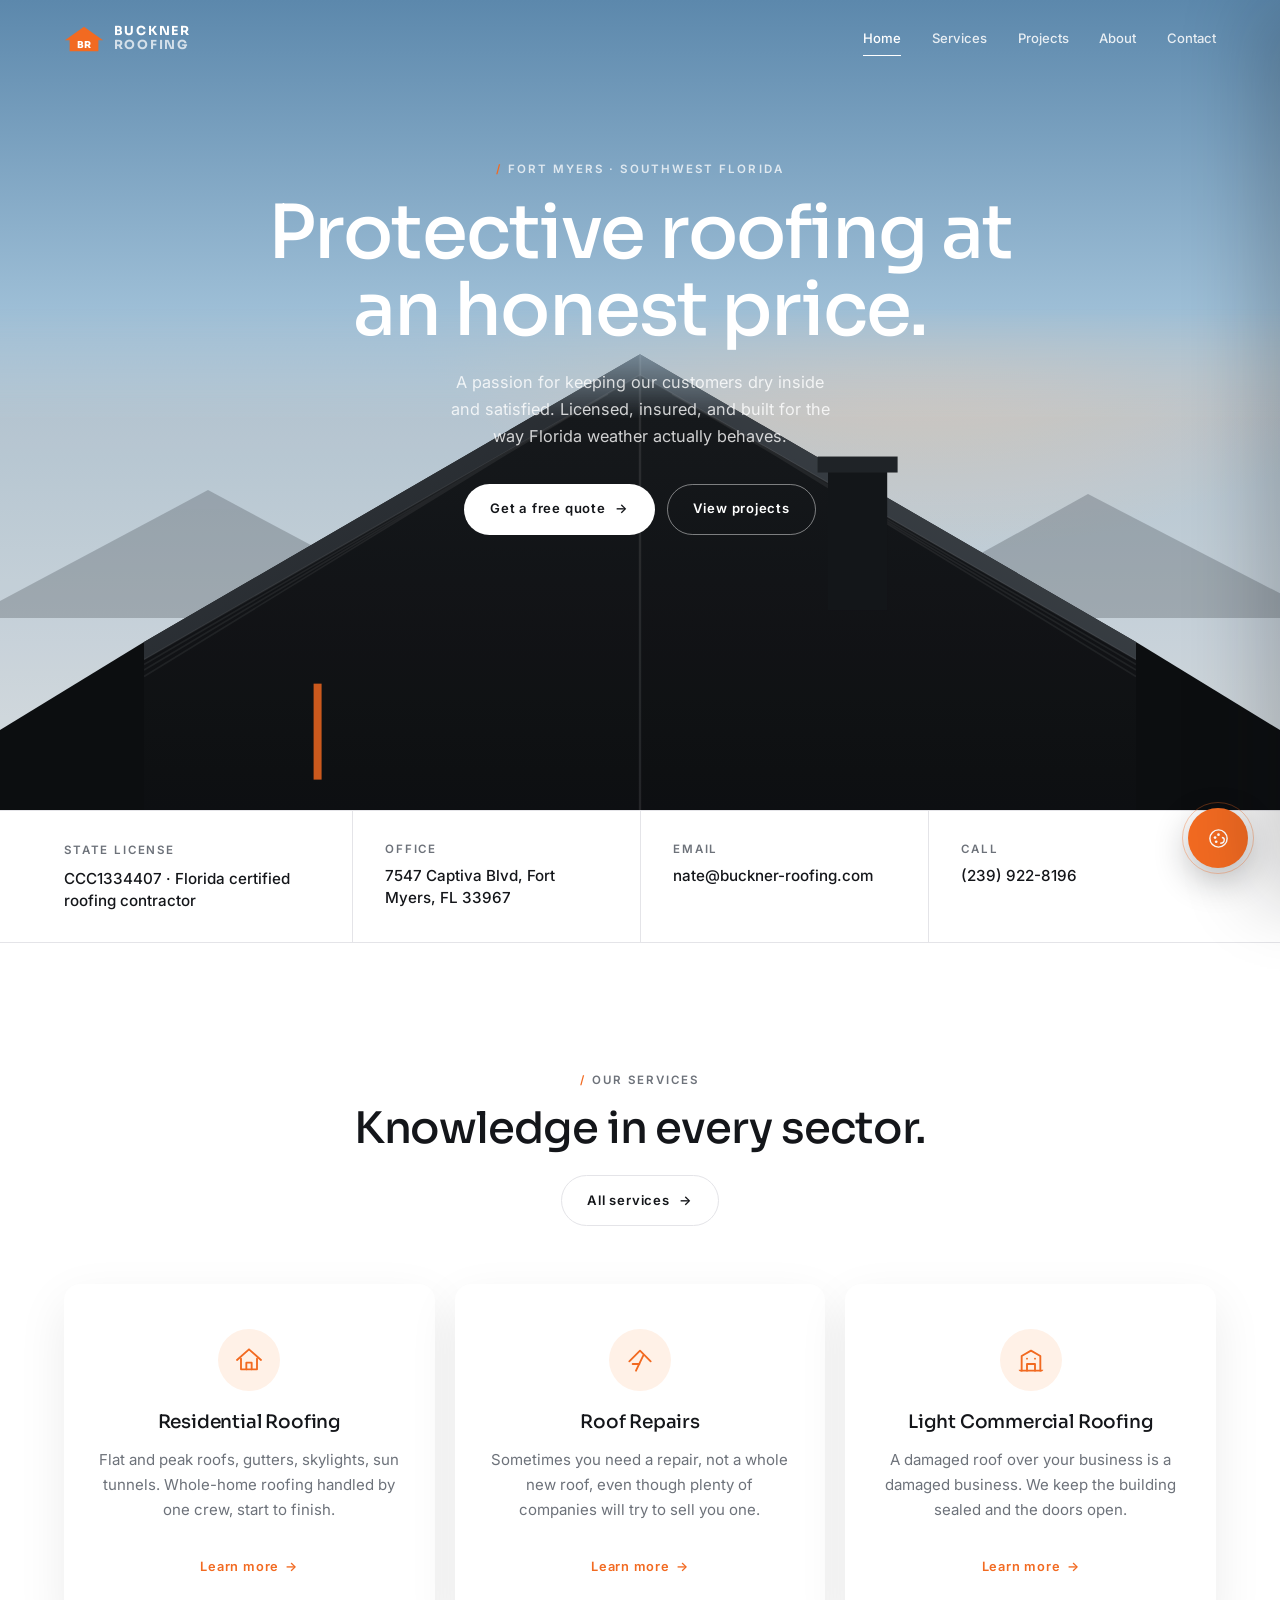
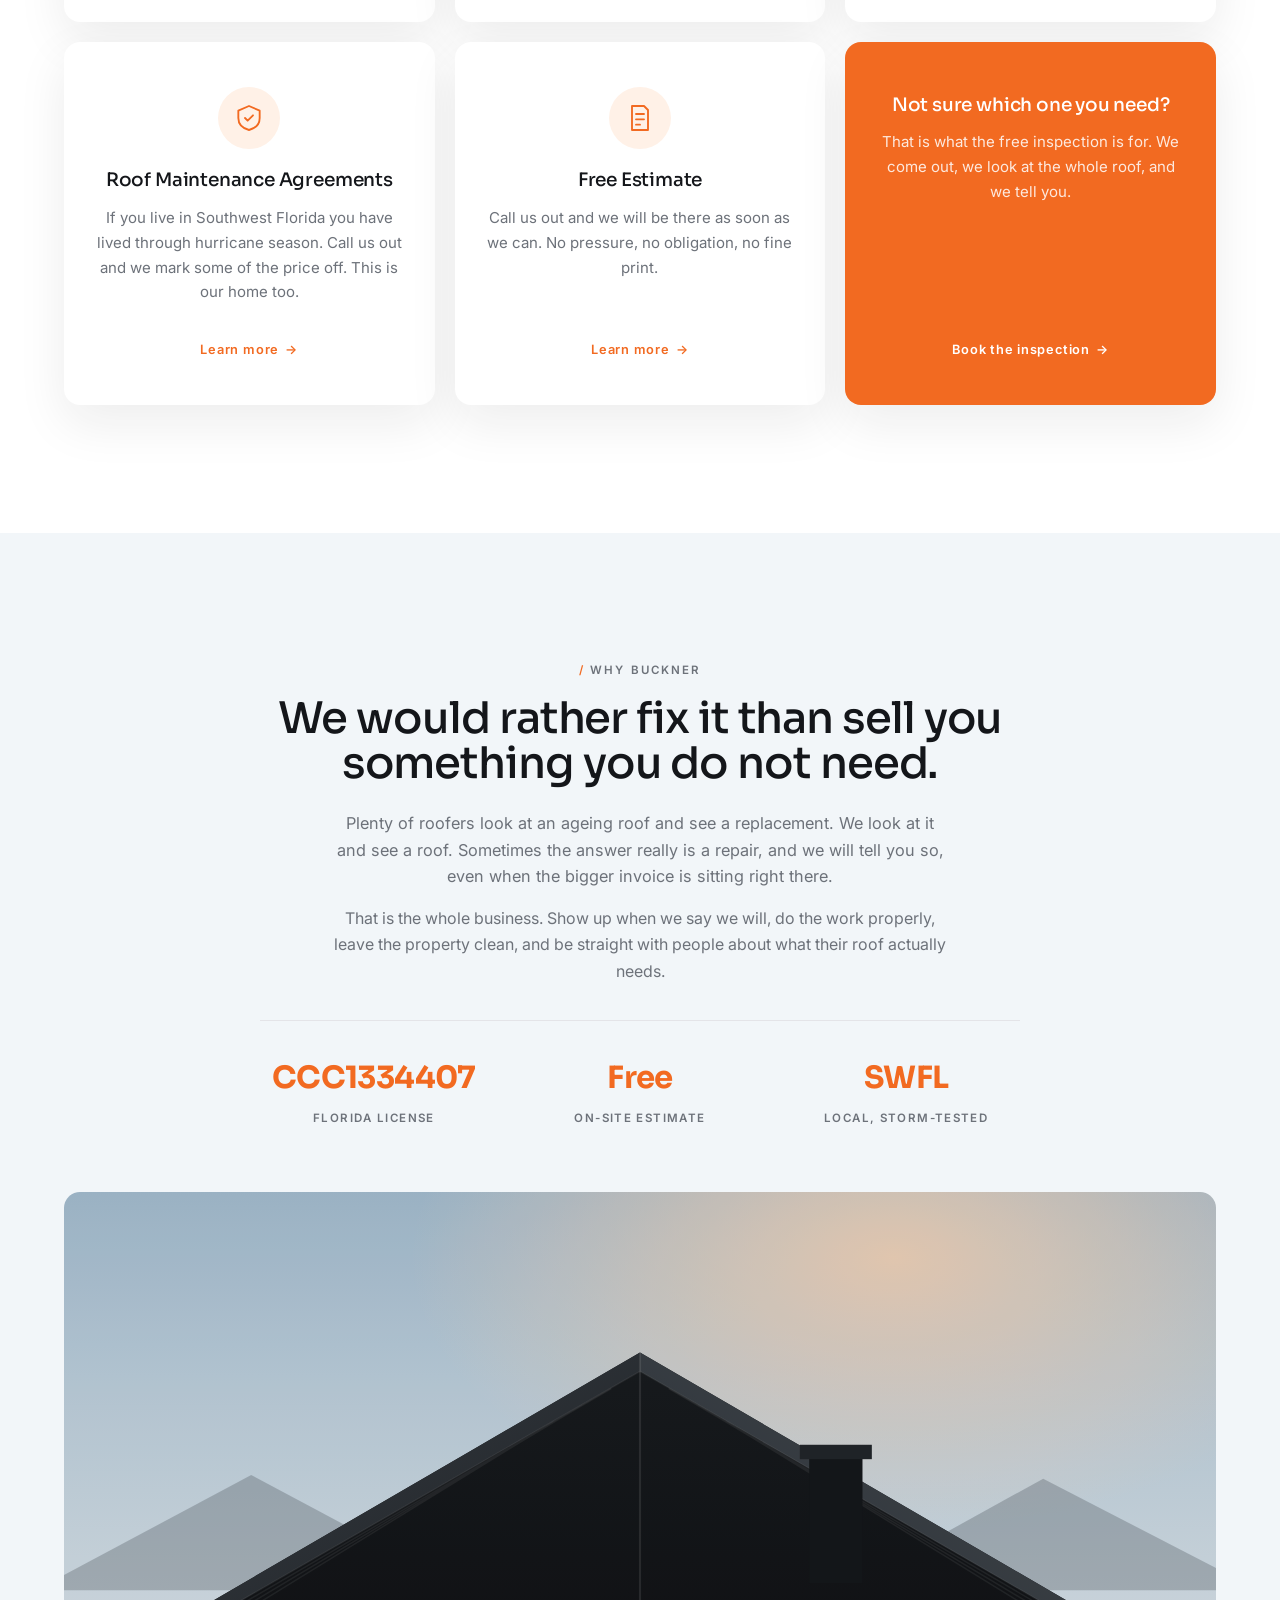
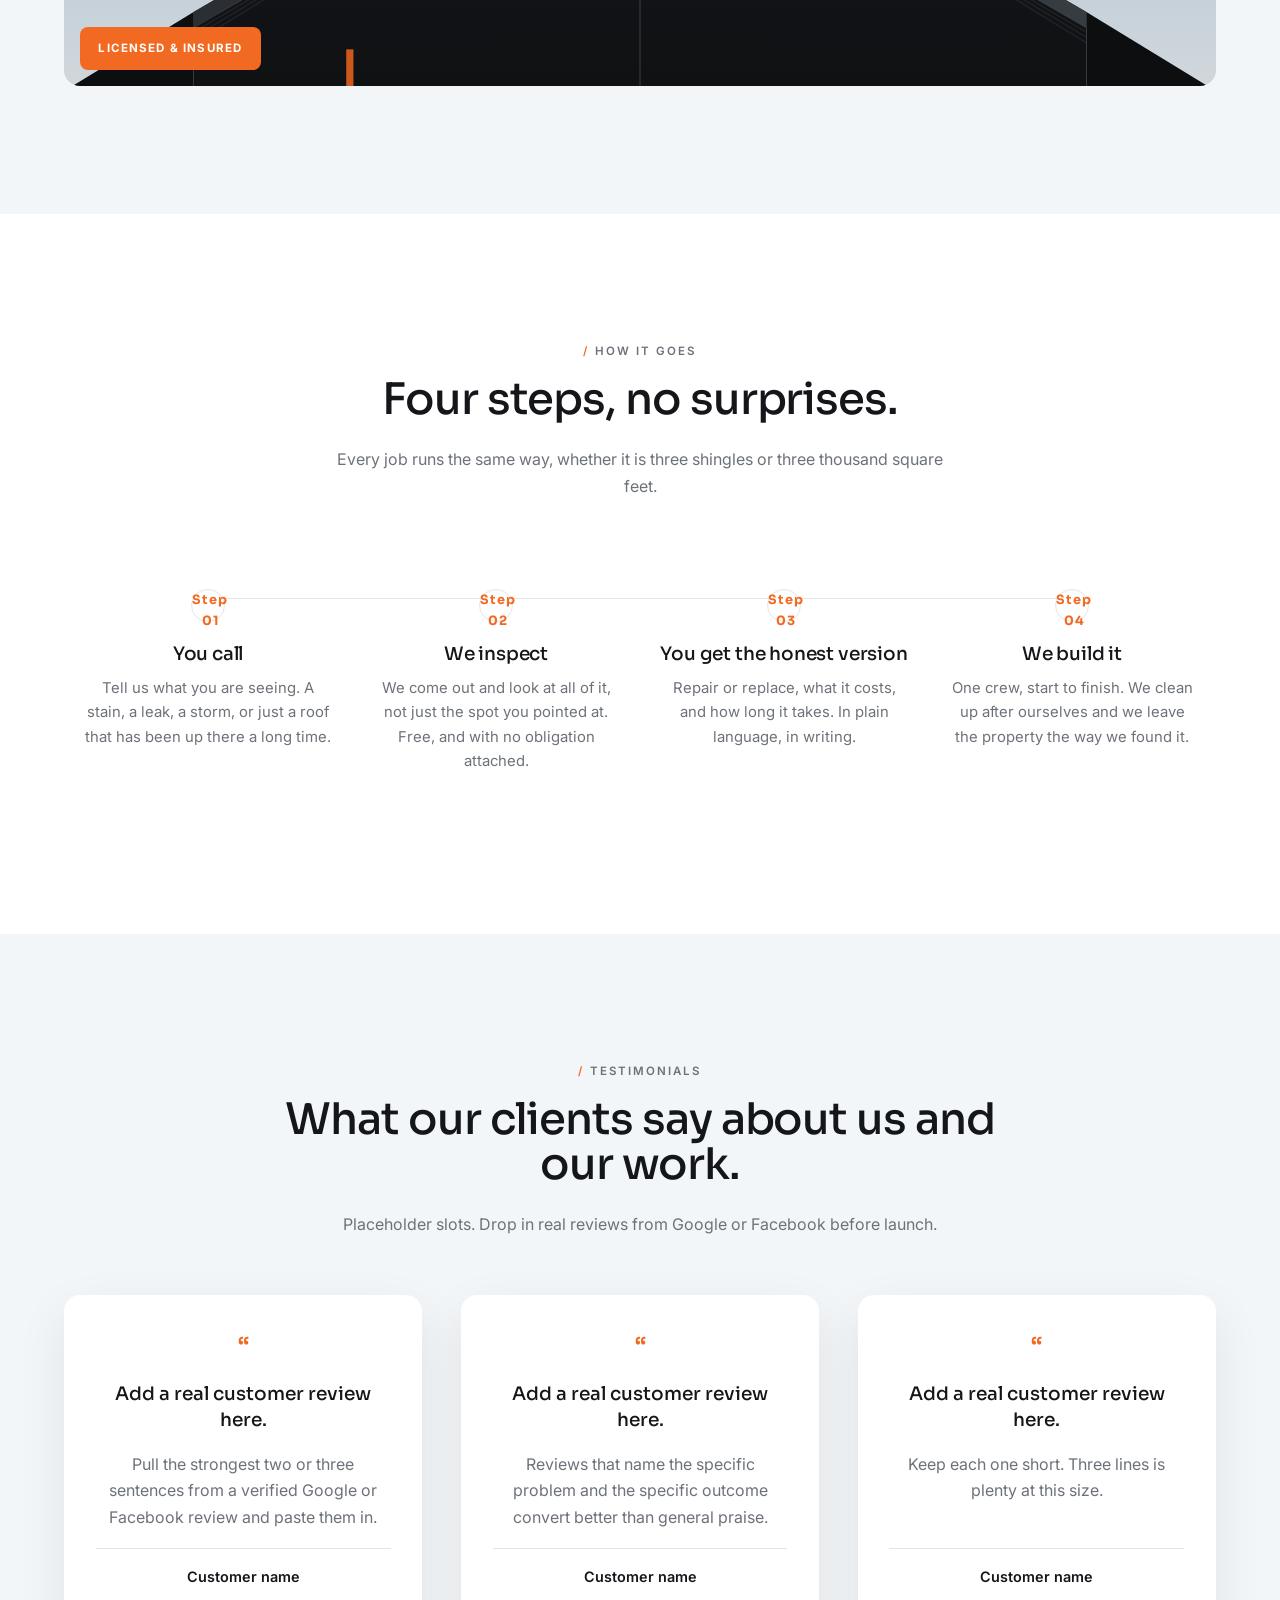
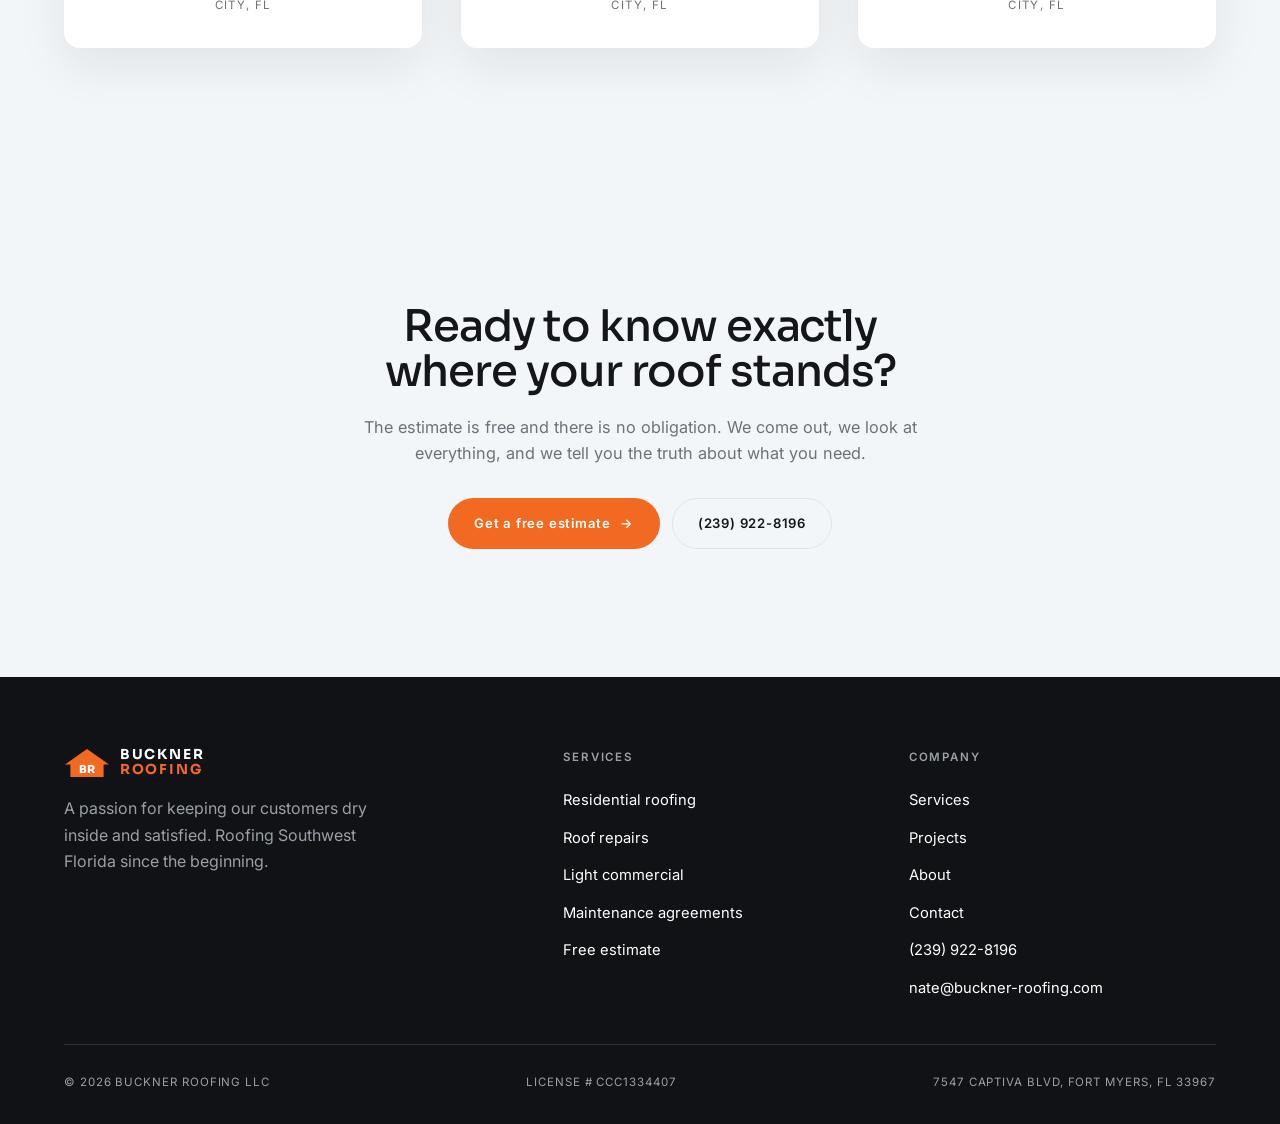
==== index.html @ 5afeb23e "Add files via upload" ====
<!DOCTYPE html>
<html lang="en" data-layout="crest" data-type="contemporary" data-theme="light" data-scale="spacious">
<head>
<meta charset="UTF-8">
<meta name="viewport" content="width=device-width, initial-scale=1.0">
<title>Buckner Roofing | Protective Roofing at an Honest Price | Fort Myers, FL</title>
<meta name="description" content="Licensed Florida roofing contractor in Fort Myers. Residential roofing, roof repairs, light commercial roofing and maintenance agreements. Free estimates.">
<link rel="icon" href="https://cdn.prod.website-files.com/6345811585993ec91eadc2dc/63458a18016ddf7f2e5530dc_buckner%20roofing%20orange%20logo.png">
<link rel="preconnect" href="https://fonts.googleapis.com">
<link rel="preconnect" href="https://fonts.gstatic.com" crossorigin>
<link href="https://fonts.googleapis.com/css2?family=Sora:wght@400;600;700;800&family=Inter:wght@400;500;600;700&family=Playfair+Display:wght@400;500;600;700&family=Jost:wght@300;400;500;600&display=swap" rel="stylesheet">
<link rel="stylesheet" href="index.css">
<script src="studio.js" defer></script>
</head>
<body data-page="index.html">
<header class="nav nav--over">
  <div class="nav__in">
    <a class="nav__logo" href="index.html" aria-label="Buckner Roofing home">
      <span class="brand"><svg class="brand__mark" viewBox="0 0 46 30" aria-hidden="true"><path class="brand__roof" d="M23 1 45 16.5h-5.4V29H6.4V16.5H1Z"/><text class="brand__br" x="23" y="25" text-anchor="middle">BR</text></svg><span class="brand__name">Buckner<span>Roofing</span></span></span>
    </a>
    <nav class="nav__links" aria-label="Primary">
      <a href="index.html" aria-current="page">Home</a>
      <a href="services.html">Services</a>
      <a href="projects.html">Projects</a>
      <a href="about.html">About</a>
      <a href="contact.html">Contact</a>
    </nav>
    <a class="btn btn--primary nav__cta" href="contact.html"><span>Get a quote</span></a>
    <button class="nav__burger" id="burger" aria-label="Toggle menu"><i></i><i></i><i></i></button>
  </div>
</header>
<section class="hero">
  <div class="hero__frame">
    <div class="hero__media"></div>
    <div class="hero__scrim"></div>
    <span class="hero__ring" aria-hidden="true"></span>
    <span class="hero__giant" aria-hidden="true">Licensed CCC1334407</span>
    <div class="hero__in">
      <span class="hero__badge">Roof solutions, all in one</span>
      <ul class="hero__chips">
        <li>Licensed <b>CCC1334407</b></li>
        <li>Fort Myers, FL</li>
        <li>Free estimates</li>
      </ul>
      <span class="eyebrow">Fort Myers &middot; Southwest Florida</span>
      <h1>Protective roofing at an <em class="hl">honest</em> price.</h1>
      <p>A passion for keeping our customers dry inside and satisfied. Licensed, insured, and built for the way Florida weather actually behaves.</p>
      <div class="hero__actions">
      <a class="btn btn--primary" href="contact.html"><span>Get a free quote</span><span class="arrow">&rarr;</span></a>
      <a class="btn btn--light" href="projects.html"><span>View projects</span></a>
    </div>
    </div>
    <a class="hero__video" href="projects.html" aria-label="See the work">
      <span class="hero__video-k">See the work</span>
    </a>
  </div>
</section>

<section class="band">
  <div class="shell band__in">
    <span class="band__i"><svg viewBox="0 0 24 24" stroke-linecap="round" stroke-linejoin="round"><path d="M3 12 12 4l9 8"/><path d="M6 11v8h12v-8"/></svg>Residential</span>
    <span class="band__i"><svg viewBox="0 0 24 24" stroke-linecap="round" stroke-linejoin="round"><path d="M4 13 12 5l8 8"/><path d="M14.5 8.5 9 20"/></svg>Repairs</span>
    <span class="band__i"><svg viewBox="0 0 24 24" stroke-linecap="round" stroke-linejoin="round"><path d="M3 20h18"/><path d="M5 20V9l7-4 7 4v11"/></svg>Light commercial</span>
    <span class="band__i"><svg viewBox="0 0 24 24" stroke-linecap="round" stroke-linejoin="round"><path d="M12 3 4 6.5V12c0 4.6 3.4 7.8 8 9 4.6-1.2 8-4.4 8-9V6.5Z"/></svg>Maintenance</span>
    <span class="band__i"><svg viewBox="0 0 24 24" stroke-linecap="round" stroke-linejoin="round"><path d="M6 3h9l3 3v15H6Z"/><path d="M9 9h6M9 13h6"/></svg>Free estimate</span>
    <span class="band__i"><svg viewBox="0 0 24 24" stroke-linecap="round" stroke-linejoin="round"><circle cx="12" cy="12" r="9"/><path d="M12 7v5l3 2"/></svg>Same-day reply</span>
  </div>
</section>
<section class="strip">
  <div class="shell">
    <div class="strip__in">
      <div class="strip__cell">
        <span class="strip__k">State license</span>
        <span class="strip__v">CCC1334407 &middot; Florida certified roofing contractor</span>
      </div>
      <a class="strip__cell strip__v" href="https://maps.app.goo.gl/DTWB763Cg67UDxi96" target="_blank" rel="noopener">
        <span class="strip__k">Office</span>
        7547 Captiva Blvd, Fort Myers, FL 33967
      </a>
      <a class="strip__cell strip__v" href="mailto:nate@buckner-roofing.com">
        <span class="strip__k">Email</span>
        nate@buckner-roofing.com
      </a>
      <a class="strip__cell strip__v" href="tel:+12399228196">
        <span class="strip__k">Call</span>
        (239) 922-8196
      </a>
    </div>
  </div>
</section>

<section class="section">
  <div class="shell">
    <div class="sec-head rv">
      <div>
        <span class="eyebrow">Our services</span>
                <h2>Knowledge in every sector.</h2>
      </div>
      <div class="sec-head__aside">
        <a class="btn btn--ghost" href="services.html"><span>All services</span><span class="arrow">&rarr;</span></a>
      </div>
    </div>
    <div class="svc rv">
  <article class="svc__card">
    <svg class="svc__icon" viewBox="0 0 24 24" aria-hidden="true" stroke-linecap="round" stroke-linejoin="round"><path d="M3 12 12 4l9 8"/><path d="M6 11v8h12v-8"/><path d="M10 19v-5h4v5"/></svg>
    <h3>Residential Roofing</h3>
    <p>Flat and peak roofs, gutters, skylights, sun tunnels. Whole-home roofing handled by one crew, start to finish.</p>
    <a class="tlink" href="services.html">Learn more <span class="arrow">&rarr;</span></a>
  </article>
  <article class="svc__card">
    <svg class="svc__icon" viewBox="0 0 24 24" aria-hidden="true" stroke-linecap="round" stroke-linejoin="round"><path d="M4 13 12 5l8 8"/><path d="M14.5 8.5 9 20"/><path d="M6.5 15h5"/></svg>
    <h3>Roof Repairs</h3>
    <p>Sometimes you need a repair, not a whole new roof, even though plenty of companies will try to sell you one.</p>
    <a class="tlink" href="services.html">Learn more <span class="arrow">&rarr;</span></a>
  </article>
  <article class="svc__card">
    <svg class="svc__icon" viewBox="0 0 24 24" aria-hidden="true" stroke-linecap="round" stroke-linejoin="round"><path d="M3 20h18"/><path d="M5 20V9l7-4 7 4v11"/><path d="M9 20v-5h6v5"/><path d="M9 11h.01M15 11h.01"/></svg>
    <h3>Light Commercial Roofing</h3>
    <p>A damaged roof over your business is a damaged business. We keep the building sealed and the doors open.</p>
    <a class="tlink" href="services.html">Learn more <span class="arrow">&rarr;</span></a>
  </article>
  <article class="svc__card">
    <svg class="svc__icon" viewBox="0 0 24 24" aria-hidden="true" stroke-linecap="round" stroke-linejoin="round"><path d="M12 3 4 6.5V12c0 4.6 3.4 7.8 8 9 4.6-1.2 8-4.4 8-9V6.5Z"/><path d="m9 12 2 2 4-4"/></svg>
    <h3>Roof Maintenance Agreements</h3>
    <p>If you live in Southwest Florida you have lived through hurricane season. Call us out and we mark some of the price off. This is our home too.</p>
    <a class="tlink" href="services.html">Learn more <span class="arrow">&rarr;</span></a>
  </article>
  <article class="svc__card">
    <svg class="svc__icon" viewBox="0 0 24 24" aria-hidden="true" stroke-linecap="round" stroke-linejoin="round"><path d="M6 3h9l3 3v15H6Z"/><path d="M9 9h6M9 13h6M9 17h3"/></svg>
    <h3>Free Estimate</h3>
    <p>Call us out and we will be there as soon as we can. No pressure, no obligation, no fine print.</p>
    <a class="tlink" href="services.html">Learn more <span class="arrow">&rarr;</span></a>
  </article>
  <article class="svc__card svc__card--cta">
    <h3>Not sure which one you need?</h3>
    <p>That is what the free inspection is for. We come out, we look at the whole roof, and we tell you.</p>
    <a class="tlink" href="contact.html">Book the inspection <span class="arrow">&rarr;</span></a>
  </article>
</div>
  </div>
</section>

<section class="section section--tint">
  <div class="shell">
    <div class="duo">
      <div class="rv">
        <span class="eyebrow">Why Buckner</span>
                <h2>We would rather fix it than sell you something you do not need.</h2>
        <p class="lead" style="margin-top:1.5rem;">Plenty of roofers look at an ageing roof and see a replacement. We look at it and see a roof. Sometimes the answer really is a repair, and we will tell you so, even when the bigger invoice is sitting right there.</p>
        <p style="margin-top:1rem;">That is the whole business. Show up when we say we will, do the work properly, leave the property clean, and be straight with people about what their roof actually needs.</p>
        <div class="stats">
          <div><span class="stats__n">CCC1334407</span><span class="stats__l">Florida license</span></div>
          <div><span class="stats__n">Free</span><span class="stats__l">On-site estimate</span></div>
          <div><span class="stats__n">SWFL</span><span class="stats__l">Local, storm-tested</span></div>
        </div>
      </div>
      <div class="duo__media rv">
        <span class="duo__badge">Licensed &amp; insured</span>
      </div>
    </div>
  </div>
</section>

<section class="section">
  <div class="shell">
    <div class="sec-head rv">
      <div>
        <span class="eyebrow">How it goes</span>
                <h2>Four steps, no surprises.</h2>
      </div>
      <div class="sec-head__aside"><p>Every job runs the same way, whether it is three shingles or three thousand square feet.</p></div>
    </div>
    <div class="steps rv">
      <div class="step"><span class="step__n">Step 01</span><h3>You call</h3><p>Tell us what you are seeing. A stain, a leak, a storm, or just a roof that has been up there a long time.</p></div>
      <div class="step"><span class="step__n">Step 02</span><h3>We inspect</h3><p>We come out and look at all of it, not just the spot you pointed at. Free, and with no obligation attached.</p></div>
      <div class="step"><span class="step__n">Step 03</span><h3>You get the honest version</h3><p>Repair or replace, what it costs, and how long it takes. In plain language, in writing.</p></div>
      <div class="step"><span class="step__n">Step 04</span><h3>We build it</h3><p>One crew, start to finish. We clean up after ourselves and we leave the property the way we found it.</p></div>
    </div>
  </div>
</section>

<section class="section section--tint">
  <div class="shell">
    <div class="sec-head rv">
      <div>
        <span class="eyebrow">Testimonials</span>
                <h2>What our clients say about us and our work.</h2>
      </div>
      <div class="sec-head__aside"><p>Placeholder slots. Drop in real reviews from Google or Facebook before launch.</p></div>
    </div>
    <div class="quotes rv">
      <figure class="quote">
        <span class="quote__mark">&ldquo;</span>
        <blockquote>Add a real customer review here.</blockquote>
        <p>Pull the strongest two or three sentences from a verified Google or Facebook review and paste them in.</p>
        <figcaption><span class="quote__name">Customer name</span><br><span class="quote__loc">City, FL</span></figcaption>
      </figure>
      <figure class="quote">
        <span class="quote__mark">&ldquo;</span>
        <blockquote>Add a real customer review here.</blockquote>
        <p>Reviews that name the specific problem and the specific outcome convert better than general praise.</p>
        <figcaption><span class="quote__name">Customer name</span><br><span class="quote__loc">City, FL</span></figcaption>
      </figure>
      <figure class="quote">
        <span class="quote__mark">&ldquo;</span>
        <blockquote>Add a real customer review here.</blockquote>
        <p>Keep each one short. Three lines is plenty at this size.</p>
        <figcaption><span class="quote__name">Customer name</span><br><span class="quote__loc">City, FL</span></figcaption>
      </figure>
    </div>
  </div>
</section>
<section class="section cta section--ink">
  <div class="shell cta__in">
    <div>
            <h2>Ready to know exactly where your roof stands?</h2>
      <p class="lead" style="margin-top:1.25rem;">The estimate is free and there is no obligation. We come out, we look at everything, and we tell you the truth about what you need.</p>
    </div>
    <div class="cta__actions">
      <a class="btn btn--primary" href="contact.html"><span>Get a free estimate</span><span class="arrow">&rarr;</span></a>
      <a class="btn btn--light" href="tel:+12399228196"><span>(239) 922-8196</span></a>
    </div>
  </div>
</section>
<footer class="foot">
  <div class="shell">
    <div class="foot__top">
      <div>
        <div class="nav__logo foot__logo"><span class="brand"><svg class="brand__mark" viewBox="0 0 46 30" aria-hidden="true"><path class="brand__roof" d="M23 1 45 16.5h-5.4V29H6.4V16.5H1Z"/><text class="brand__br" x="23" y="25" text-anchor="middle">BR</text></svg><span class="brand__name">Buckner<span>Roofing</span></span></span></div>
        <p class="foot__tag">A passion for keeping our customers dry inside and satisfied. Roofing Southwest Florida since the beginning.</p>
      </div>
      <div>
        <h4>Services</h4>
        <ul><li><a href="services.html">Residential roofing</a></li><li><a href="services.html">Roof repairs</a></li><li><a href="services.html">Light commercial</a></li><li><a href="services.html">Maintenance agreements</a></li><li><a href="services.html">Free estimate</a></li></ul>
      </div>
      <div>
        <h4>Company</h4>
        <ul><li><a href="services.html">Services</a></li><li><a href="projects.html">Projects</a></li><li><a href="about.html">About</a></li><li><a href="contact.html">Contact</a></li>
          <li><a href="tel:+12399228196">(239) 922-8196</a></li>
          <li><a href="mailto:nate@buckner-roofing.com">nate@buckner-roofing.com</a></li>
        </ul>
      </div>
    </div>
    <div class="foot__bot">
      <span>&copy; 2026 Buckner Roofing LLC</span>
      <span>License # CCC1334407</span>
      <span>7547 Captiva Blvd, Fort Myers, FL 33967</span>
    </div>
  </div>
</footer>
<button class="studio-fab" id="studioFab" aria-label="Open Design Studio" aria-expanded="false" aria-controls="studio">
  <svg viewBox="0 0 24 24" aria-hidden="true">
    <circle cx="12" cy="12" r="9"/>
    <circle cx="12" cy="8" r="1.4" fill="currentColor" stroke="none"/>
    <circle cx="8.4" cy="11" r="1.4" fill="currentColor" stroke="none"/>
    <circle cx="9.6" cy="15.4" r="1.4" fill="currentColor" stroke="none"/>
    <path d="M15.5 11c1.6 0 2.5 1 2.5 2.4 0 2-1.8 3.6-4.2 3.6"/>
  </svg>
</button>

<div class="studio-veil" id="studioVeil"></div>

<aside class="studio" id="studio" aria-hidden="true" aria-label="Design Studio">
  <div class="studio__head">
    <div>
      <h3>Design Studio</h3>
      <p>Four layouts, four references. Mix with type, colour and spacing.</p>
    </div>
    <button class="studio__x" id="studioClose" aria-label="Close Design Studio">&times;</button>
  </div>

  <div class="studio__body">
    <div class="studio__grp">
      <span class="studio__lbl">Layout <b data-readout="layout"></b></span>
      <div class="seg">
        <button data-axis="layout" data-value="crest">
          <span class="wire wire--crest"></span>
          <span class="seg__t">Crest</span>
          <span class="seg__d">Sky gradient, centred, airy. Light weight type, soft shadows, pill buttons.</span>
        </button>
        <button data-axis="layout" data-value="split">
          <span class="wire wire--split"></span>
          <span class="seg__t">Editorial Split</span>
          <span class="seg__d">Rounded card on grey. White panel left, photo right, trust chips, showreel tile.</span>
        </button>
        <button data-axis="layout" data-value="fixbild">
          <span class="wire wire--fixbild"></span>
          <span class="seg__t">Bold Display</span>
          <span class="seg__d">Stark centred headline with orange words, dashed ring, black trust bar.</span>
        </button>
        <button data-axis="layout" data-value="roofguard">
          <span class="wire wire--roofguard"></span>
          <span class="seg__t">Warm Feature</span>
          <span class="seg__d">Full-bleed photo, oversized wordmark, cream base, large radius cards.</span>
        </button>
        <button data-axis="layout" data-value="ridge" style="grid-column:1/-1">
          <span class="wire wire--ridge"></span>
          <span class="seg__t">Ridge <em style="font-style:normal;color:var(--orange)">&middot; original</em></span>
          <span class="seg__d">Not from a reference. Ink panel butted against the photo, a vertical licence rail, cards that step down like courses on a roof plane, sections cut on a 4:12 pitch. Zero radius, hard edges.</span>
        </button>
      </div>
    </div>

    <div class="studio__grp">
      <span class="studio__lbl">Header + body type <b data-readout="type"></b></span>
      <div class="seg">
        <button data-axis="type" data-value="contemporary">
          <span class="seg__t">Contemporary</span>
          <span class="seg__d">Sora geometric sans + Inter</span>
        </button>
        <button data-axis="type" data-value="luxury">
          <span class="seg__t">Classic Luxury</span>
          <span class="seg__d">Playfair serif + Jost</span>
        </button>
      </div>
    </div>

    <div class="studio__grp">
      <span class="studio__lbl">Colour distribution <b data-readout="theme"></b></span>
      <div class="seg">
        <button data-axis="theme" data-value="light">
          <span class="seg__t">Minimal Light</span>
          <span class="seg__d">White and grey, orange as accent only</span>
          <span class="sw"><i style="background:#ffffff;box-shadow:inset 0 0 0 1px #ddd"></i><i style="background:#f5f5f6"></i><i style="background:#14161a"></i><i style="background:#f26a21"></i></span>
        </button>
        <button data-axis="theme" data-value="dark">
          <span class="seg__t">Bold Dark</span>
          <span class="seg__d">Charcoal base, stark white, orange CTAs</span>
          <span class="sw"><i style="background:#0e1013"></i><i style="background:#1d2126"></i><i style="background:#ffffff;box-shadow:inset 0 0 0 1px #ddd"></i><i style="background:#ff7a33"></i></span>
        </button>
      </div>
    </div>

    <div class="studio__grp">
      <span class="studio__lbl">Spacing + text scale <b data-readout="scale"></b></span>
      <div class="seg">
        <button data-axis="scale" data-value="spacious">
          <span class="seg__t">Default Spacious</span>
          <span class="seg__d">Large margins, airy sections</span>
        </button>
        <button data-axis="scale" data-value="compact">
          <span class="seg__t">Compact Editorial</span>
          <span class="seg__d">Tighter rhythm, denser page</span>
        </button>
      </div>
    </div>
  </div>

  <div class="studio__foot">
    <button class="studio__reset" id="studioReset">Reset</button>
    <span class="studio__stamp">32 combinations</span>
  </div>
</aside>
</body>
</html>
---- index.css ----
/* ============================================================
   BUCKNER ROOFING — index.css

   Attributes on <html> drive everything:
     data-layout : crest | split | fixbild | roofguard
     data-type   : contemporary | luxury
     data-theme  : light | dark
     data-scale  : spacious | compact

   Layout presets are named for the reference each one is built from:
     crest      — airy sky gradient, centred, light weight        (ref 1)
     split      — rounded card, white panel + photo               (ref 2)
     fixbild    — stark centred display, accent words, black bar  (ref 3)
     roofguard  — full-bleed photo, oversized wordmark, warm base (ref 4)
   ============================================================ */

/* ---------- 1. TOKENS ---------- */
:root {
  /* brand. ONE place to correct the orange if the brand file disagrees. */
  --orange: #f26a21;
  --orange-deep: #c9490f;
  --orange-soft: #fff1e7;

  /* surfaces */
  --bg: #ffffff;
  --bg-2: #f5f5f6;
  --bg-3: #ebebed;
  --text: #14161a;
  --text-2: #6d727a;
  --line: #e4e4e8;
  --card: #ffffff;
  --card-line: #e4e4e8;
  --nav-solid: rgba(255, 255, 255, 0.88);
  --invert-bg: #101215;
  --invert-text: #ffffff;
  --invert-text-2: #9aa0a8;
  --shadow: 0 18px 50px rgba(20, 22, 26, 0.08);
  --shadow-lg: 0 30px 80px rgba(20, 22, 26, 0.12);

  /* shape language — each layout resets these */
  --r-card: 4px;
  --r-btn: 2px;
  --r-frame: 0px;

  /* type */
  --display: "Sora", "Helvetica Neue", Arial, sans-serif;
  --body: "Inter", "Helvetica Neue", Arial, sans-serif;
  --display-weight: 700;
  --display-tracking: -0.03em;
  --display-leading: 1.04;
  --display-transform: none;

  /* scale */
  --k: 1;
  --kt: 1;

  --sec-y: calc(clamp(5rem, 10vw, 9.5rem) * var(--k));
  --gap: calc(clamp(1.5rem, 3vw, 2.5rem) * var(--k));
  --pad-card: calc(clamp(1.6rem, 2.4vw, 2.4rem) * var(--k));
  --shell: 1280px;
  --edge: clamp(1.25rem, 5vw, 4.5rem);

  --h1: calc(clamp(2.5rem, 5.8vw, 5rem) * var(--kt));
  --h2: calc(clamp(1.85rem, 3.4vw, 3.1rem) * var(--kt));
  --h3: calc(clamp(1.15rem, 1.45vw, 1.45rem) * var(--kt));
  --lead: calc(clamp(1.02rem, 1.2vw, 1.22rem) * var(--kt));
  --base: calc(1rem * var(--kt));
  --micro: calc(0.72rem * var(--kt));

  --ease: cubic-bezier(0.22, 1, 0.36, 1);

  /* Hero visual.
     Layer 1: Buckner's own photograph, still hosted on their Webflow CDN.
     Layer 2: a drawn roofline scene that shows through if layer 1 fails to load.
     To move to self-hosted art, replace the first url() with url("images/hero.jpg"). */
  --img-hero:
    url("https://cdn.prod.website-files.com/6345811585993ec91eadc2dc/63a08ba09f904f48ae857992_filtergrade-4T4AcGJvARQ-unsplash.jpg"),
    url("data:image/svg+xml,%3Csvg%20xmlns%3D%22http%3A%2F%2Fwww.w3.org%2F2000%2Fsvg%22%20viewBox%3D%220%200%201600%20900%22%20preserveAspectRatio%3D%22xMidYMax%20slice%22%3E%3Cdefs%3E%3ClinearGradient%20id%3D%22sky%22%20x1%3D%220%22%20y1%3D%220%22%20x2%3D%220%22%20y2%3D%221%22%3E%3Cstop%20offset%3D%220%22%20stop-color%3D%22%239db9cf%22%2F%3E%3Cstop%20offset%3D%220.45%22%20stop-color%3D%22%23c3d5e2%22%2F%3E%3Cstop%20offset%3D%221%22%20stop-color%3D%22%23e9eff3%22%2F%3E%3C%2FlinearGradient%3E%3CradialGradient%20id%3D%22sun%22%20cx%3D%220.72%22%20cy%3D%220.22%22%20r%3D%220.42%22%3E%3Cstop%20offset%3D%220%22%20stop-color%3D%22%23ffd9b8%22%20stop-opacity%3D%220.85%22%2F%3E%3Cstop%20offset%3D%221%22%20stop-color%3D%22%23ffd9b8%22%20stop-opacity%3D%220%22%2F%3E%3C%2FradialGradient%3E%3ClinearGradient%20id%3D%22p1%22%20x1%3D%220%22%20y1%3D%220%22%20x2%3D%221%22%20y2%3D%221%22%3E%3Cstop%20offset%3D%220%22%20stop-color%3D%22%233a3f45%22%2F%3E%3Cstop%20offset%3D%221%22%20stop-color%3D%22%2322262a%22%2F%3E%3C%2FlinearGradient%3E%3ClinearGradient%20id%3D%22p2%22%20x1%3D%221%22%20y1%3D%220%22%20x2%3D%220%22%20y2%3D%221%22%3E%3Cstop%20offset%3D%220%22%20stop-color%3D%22%234a5057%22%2F%3E%3Cstop%20offset%3D%221%22%20stop-color%3D%22%232c3136%22%2F%3E%3C%2FlinearGradient%3E%3ClinearGradient%20id%3D%22p3%22%20x1%3D%220%22%20y1%3D%220%22%20x2%3D%220%22%20y2%3D%221%22%3E%3Cstop%20offset%3D%220%22%20stop-color%3D%22%23191c1f%22%2F%3E%3Cstop%20offset%3D%221%22%20stop-color%3D%22%230e1013%22%2F%3E%3C%2FlinearGradient%3E%3C%2Fdefs%3E%3Crect%20width%3D%221600%22%20height%3D%22900%22%20fill%3D%22url%28%23sky%29%22%2F%3E%3Crect%20width%3D%221600%22%20height%3D%22900%22%20fill%3D%22url%28%23sun%29%22%2F%3E%3Cpath%20d%3D%22M0%20640%20L300%20470%20L640%20640%20Z%22%20fill%3D%22%238f%20a%22%20opacity%3D%220%22%2F%3E%3Cg%20opacity%3D%220.35%22%3E%3Cpath%20d%3D%22M-40%20660%20L260%20500%20L560%20660%20Z%22%20fill%3D%22%235d666e%22%2F%3E%3Cpath%20d%3D%22M1080%20660%20L1360%20505%20L1660%20660%20Z%22%20fill%3D%22%235d666e%22%2F%3E%3C%2Fg%3E%3Cpath%20d%3D%22M180%20900%20L180%20690%20L800%20330%20L1420%20690%20L1420%20900%20Z%22%20fill%3D%22url%28%23p3%29%22%2F%3E%3Cpath%20d%3D%22M800%20330%20L1420%20690%20L1420%20712%20L800%20356%20Z%22%20fill%3D%22url%28%23p2%29%22%2F%3E%3Cpath%20d%3D%22M800%20330%20L180%20690%20L180%20712%20L800%20356%20Z%22%20fill%3D%22url%28%23p1%29%22%2F%3E%3Cg%20stroke%3D%22%23ffffff%22%20stroke-opacity%3D%220.07%22%20stroke-width%3D%222%22%3E%3Cpath%20d%3D%22M800%20356%20L1420%20712%22%2F%3E%3Cpath%20d%3D%22M840%20380%20L1420%20718%20M880%20403%20L1420%20725%20M920%20426%20L1420%20733%22%2F%3E%3Cpath%20d%3D%22M800%20356%20L180%20712%22%2F%3E%3Cpath%20d%3D%22M760%20380%20L180%20718%20M720%20403%20L180%20725%20M680%20426%20L180%20733%22%2F%3E%3C%2Fg%3E%3Cpath%20d%3D%22M800%20330%20L800%20900%22%20stroke%3D%22%23ffffff%22%20stroke-opacity%3D%220.10%22%20stroke-width%3D%223%22%2F%3E%3Crect%20x%3D%221035%22%20y%3D%22470%22%20width%3D%2274%22%20height%3D%22180%22%20fill%3D%22%2315181b%22%2F%3E%3Crect%20x%3D%221022%22%20y%3D%22458%22%20width%3D%22100%22%20height%3D%2220%22%20fill%3D%22%2322262a%22%2F%3E%3Cpath%20d%3D%22M0%20900%20L0%20800%20L180%20690%20L180%20900%20Z%22%20fill%3D%22%230d0f11%22%2F%3E%3Cpath%20d%3D%22M1600%20900%20L1600%20800%20L1420%20690%20L1420%20900%20Z%22%20fill%3D%22%230d0f11%22%2F%3E%3Cg%20fill%3D%22%23f26a21%22%20opacity%3D%220.9%22%3E%3Crect%20x%3D%22392%22%20y%3D%22742%22%20width%3D%2210%22%20height%3D%22120%22%2F%3E%3C%2Fg%3E%3Crect%20width%3D%221600%22%20height%3D%22900%22%20fill%3D%22%230b0b0c%22%20opacity%3D%220.08%22%2F%3E%3C%2Fsvg%3E");
}

/* ---------- 2. THEME: DARK ---------- */
[data-theme="dark"] {
  --bg: #0e1013;
  --bg-2: #15181c;
  --bg-3: #1d2126;
  --text: #ffffff;
  --text-2: #9aa0a8;
  --line: rgba(255, 255, 255, 0.11);
  --card: #15181c;
  --card-line: rgba(255, 255, 255, 0.1);
  --nav-solid: rgba(14, 16, 19, 0.84);
  --invert-bg: #f5f5f6;
  --invert-text: #14161a;
  --invert-text-2: #6d727a;
  --orange: #ff7a33;
  --orange-soft: rgba(242, 106, 33, 0.12);
  --shadow: 0 18px 50px rgba(0, 0, 0, 0.4);
  --shadow-lg: 0 30px 80px rgba(0, 0, 0, 0.55);
}

/* ---------- 3. TYPE PAIRS ---------- */
[data-type="luxury"] {
  --display: "Playfair Display", Georgia, serif;
  --body: "Jost", "Helvetica Neue", Arial, sans-serif;
  --display-weight: 500;
  --display-tracking: -0.005em;
  --display-leading: 1.1;
  --h1: calc(clamp(2.8rem, 6.4vw, 5.6rem) * var(--kt));
}

/* ---------- 4. SCALE ---------- */
[data-scale="compact"] { --k: 0.6; --kt: 0.87; }

/* ---------- 5. LAYOUT PRESETS: shape + atmosphere ---------- */

/* CREST — airy, rounded, light, sky. */
[data-layout="crest"] {
  --r-card: 16px;
  --r-btn: 999px;
  --r-frame: 0px;
  --display-weight: 500;
  --display-tracking: -0.025em;
  --bg-2: #f2f6f9;
}
[data-layout="crest"][data-type="contemporary"] { --display-weight: 500; }

/* SPLIT — rounded card sitting on a soft grey page. */
[data-layout="split"] {
  --r-card: 18px;
  --r-btn: 8px;
  --r-frame: 24px;
  --bg: #f1f0ee;
  --card: #ffffff;
  --display-tracking: -0.02em;
  --display-transform: uppercase;
  --display-weight: 800;
}
[data-layout="split"][data-type="luxury"] { --display-transform: none; --display-weight: 600; }
[data-layout="split"][data-theme="dark"] { --bg: #0b0d0f; --card: #15181c; }

/* FIXBILD — stark white, hard black, pill buttons, accent words. */
[data-layout="fixbild"] {
  --r-card: 10px;
  --r-btn: 999px;
  --r-frame: 0px;
  --display-transform: uppercase;
  --display-weight: 800;
  --display-tracking: -0.02em;
  --display-leading: 0.98;
  --bg-2: #ffffff;
}
[data-layout="fixbild"][data-type="luxury"] { --display-transform: none; --display-weight: 700; }

/* ROOFGUARD — warm cream base, big radius, oversized wordmark. */
[data-layout="roofguard"] {
  --r-card: 22px;
  --r-btn: 999px;
  --r-frame: 22px;
  --bg: #fdf4ee;
  --bg-2: #fbe9dd;
  --bg-3: #f7dcc9;
  --card: #ffffff;
  --line: #f0dccc;
  --card-line: #f0dccc;
  --nav-solid: rgba(253, 244, 238, 0.9);
}
[data-layout="roofguard"][data-theme="dark"] {
  --bg: #17120f;
  --bg-2: #1f1813;
  --bg-3: #2a201a;
  --card: #1f1813;
  --line: rgba(255, 255, 255, 0.09);
  --card-line: rgba(255, 255, 255, 0.09);
  --nav-solid: rgba(23, 18, 15, 0.88);
}

/* ---------- 6. BASE ---------- */
* { box-sizing: border-box; margin: 0; padding: 0; }
html { scroll-behavior: smooth; }

body {
  background: var(--bg);
  color: var(--text);
  font-family: var(--body);
  font-size: var(--base);
  line-height: 1.65;
  -webkit-font-smoothing: antialiased;
  overflow-x: hidden;
  transition: background 0.45s var(--ease), color 0.45s var(--ease);
}

h1, h2, h3 {
  font-family: var(--display);
  font-weight: var(--display-weight);
  letter-spacing: var(--display-tracking);
  line-height: var(--display-leading);
}
h1, h2 { text-transform: var(--display-transform); }
h1 { font-size: var(--h1); }
h2 { font-size: var(--h2); }
h3 { font-size: var(--h3); text-transform: none; letter-spacing: -0.01em; line-height: 1.3; }

/* the accent word inside a headline — refs 2, 3 and 4 all do this */
.hl { color: var(--orange); font-style: normal; }
[data-layout="crest"] .hl { color: inherit; }

p { color: var(--text-2); max-width: 62ch; }
a { color: inherit; text-decoration: none; }
img, svg { max-width: 100%; }
button { font: inherit; cursor: pointer; border: 0; background: none; color: inherit; }
:focus-visible { outline: 2px solid var(--orange); outline-offset: 3px; border-radius: 3px; }

.shell { max-width: var(--shell); margin: 0 auto; padding-inline: var(--edge); }
.section { padding-block: var(--sec-y); }
.section--tint { background: var(--bg-2); }
.section--ink { background: var(--invert-bg); color: var(--invert-text); }
.section--ink p, .section--ink .eyebrow { color: var(--invert-text-2); }

.eyebrow {
  font-family: var(--body);
  font-size: var(--micro);
  font-weight: 600;
  letter-spacing: 0.18em;
  text-transform: uppercase;
  color: var(--text-2);
  display: block;
  margin-bottom: calc(1rem * var(--k));
}
.eyebrow::before { content: "/"; color: var(--orange); margin-right: 0.45em; }
[data-layout="fixbild"] .eyebrow,
[data-layout="roofguard"] .eyebrow {
  display: inline-flex;
  align-items: center;
  gap: 0.5em;
  background: var(--orange-soft);
  color: var(--orange);
  padding: 0.55em 1.1em;
  border-radius: 999px;
}
[data-layout="fixbild"] .eyebrow::before,
[data-layout="roofguard"] .eyebrow::before { content: "\25CF"; font-size: 0.6em; }

.lead { font-size: var(--lead); line-height: 1.6; }

/* ---------- 7. BUTTONS ---------- */
.btn {
  display: inline-flex;
  align-items: center;
  gap: 0.7em;
  padding: 1.05em 1.9em;
  border-radius: var(--r-btn);
  font-family: var(--body);
  font-size: calc(0.82rem * var(--kt));
  font-weight: 600;
  letter-spacing: 0.06em;
  border: 1px solid transparent;
  transition: background 0.35s var(--ease), color 0.35s var(--ease),
              border-color 0.35s var(--ease), transform 0.35s var(--ease);
}
.btn:hover { transform: translateY(-2px); }
.btn--primary { background: var(--orange); color: #fff; }
.btn--primary:hover { background: var(--orange-deep); }
.btn--ghost { border-color: var(--line); color: var(--text); background: var(--card); }
.btn--ghost:hover { border-color: var(--orange); color: var(--orange); }
.btn--light { border-color: rgba(255, 255, 255, 0.45); color: #fff; }
.btn--light:hover { background: #fff; color: var(--text); border-color: #fff; }
.btn--ink { background: var(--text); color: var(--bg); }
.btn--ink:hover { background: var(--orange); color: #fff; }
.btn .arrow { transition: transform 0.35s var(--ease); }
.btn:hover .arrow { transform: translateX(3px); }

/* fixbild puts the arrow in its own circle */
[data-layout="fixbild"] .btn .arrow,
[data-layout="roofguard"] .btn .arrow {
  display: grid;
  place-items: center;
  width: 1.7em;
  height: 1.7em;
  border-radius: 50%;
  background: rgba(255, 255, 255, 0.22);
  margin-right: -0.7em;
}
[data-layout="fixbild"] .btn--ghost .arrow,
[data-layout="roofguard"] .btn--ghost .arrow { background: var(--orange-soft); }

/* crest hero buttons are white pills */
[data-layout="crest"] .hero .btn--primary { background: #fff; color: var(--text); }
[data-layout="crest"] .hero .btn--primary:hover { background: var(--orange); color: #fff; }

.tlink {
  font-size: calc(0.8rem * var(--kt));
  font-weight: 600;
  letter-spacing: 0.06em;
  display: inline-flex;
  align-items: center;
  gap: 0.5em;
  color: var(--orange);
}
.tlink .arrow { transition: transform 0.35s var(--ease); }
.tlink:hover .arrow { transform: translateX(4px); }

/* ---------- 8. NAV ---------- */
.nav {
  position: fixed;
  inset: 0 0 auto 0;
  z-index: 80;
  padding-block: 1.35rem;
  border-bottom: 1px solid transparent;
  transition: background 0.45s var(--ease), padding 0.4s var(--ease), border-color 0.4s var(--ease);
}
.nav__in {
  max-width: var(--shell);
  margin: 0 auto;
  padding-inline: var(--edge);
  display: flex;
  align-items: center;
  justify-content: space-between;
  gap: 2rem;
}
.nav__logo { display: flex; align-items: center; gap: 0.6rem; }
/* ---- BRAND LOCKUP ----
   The mark stays orange on every background. The wordmark is live text that inherits
   colour from the bar it sits on, so it cannot disappear the way the supplied PNG did. */
.brand { display: flex; align-items: center; gap: 0.6rem; }
.brand__mark { width: 40px; height: 26px; flex: none; }
.brand__roof { fill: var(--orange); }
.brand__br {
  fill: #fff;
  font-family: var(--display);
  font-weight: 800;
  font-size: 11px;
  letter-spacing: 0.02em;
}
.brand__name {
  font-family: var(--display);
  font-weight: 700;
  font-size: calc(0.78rem * var(--kt));
  line-height: 1.08;
  letter-spacing: 0.14em;
  text-transform: uppercase;
  color: currentColor;
  display: flex;
  flex-direction: column;
}
.brand__name span { color: var(--orange); }
.nav--over .brand__name span { color: rgba(255, 255, 255, 0.72); }
[data-layout="split"] .nav--over .brand__name span,
[data-layout="fixbild"] .nav--over .brand__name span,
[data-layout="roofguard"] .nav--over .brand__name span { color: var(--orange); }
.foot .brand__name span { color: var(--orange); }
.foot__logo .brand__mark { width: 46px; height: 30px; }
.foot__logo .brand__name { font-size: calc(0.86rem * var(--kt)); }
.nav__wordmark {
  font-family: var(--display);
  font-weight: 700;
  font-size: calc(1.05rem * var(--kt));
  letter-spacing: 0.01em;
  line-height: 1;
}
.nav--over .nav__mark path { fill: #fff; }

.nav__links { display: flex; align-items: center; gap: clamp(1.4rem, 2.4vw, 2.4rem); }
.nav__links a {
  font-size: calc(0.82rem * var(--kt));
  font-weight: 500;
  position: relative;
  padding-block: 0.4rem;
  opacity: 0.85;
  transition: opacity 0.3s var(--ease), color 0.3s var(--ease);
}
.nav__links a:hover { opacity: 1; }
.nav__links a[aria-current="page"] { color: var(--orange); opacity: 1; font-weight: 600; }
.nav--over .nav__links a[aria-current="page"] { color: #fff; }
.nav--over .nav__links a[aria-current="page"]::after {
  content: "";
  position: absolute;
  left: 0; right: 0; bottom: 0;
  height: 1px;
  background: currentColor;
}
/* The nav floats over the hero, so its colour depends on what is actually behind it.
   Only Crest puts dark sky under the nav. Split, Bold Display and Warm Feature all pad
   the hero down, so the nav sits on a LIGHT page background and must stay dark. */
.nav--over { color: #fff; }
[data-layout="split"] .nav--over,
[data-layout="fixbild"] .nav--over,
[data-layout="roofguard"] .nav--over { color: var(--text); }
[data-layout="split"] .nav--over .nav__mark path,
[data-layout="fixbild"] .nav--over .nav__mark path,
[data-layout="roofguard"] .nav--over .nav__mark path { fill: var(--orange); }
[data-layout="split"] .nav--over .nav__links a[aria-current="page"],
[data-layout="fixbild"] .nav--over .nav__links a[aria-current="page"],
[data-layout="roofguard"] .nav--over .nav__links a[aria-current="page"] { color: var(--orange); }
[data-layout="split"] .nav--over .nav__links a[aria-current="page"]::after,
[data-layout="fixbild"] .nav--over .nav__links a[aria-current="page"]::after,
[data-layout="roofguard"] .nav--over .nav__links a[aria-current="page"]::after { display: none; }

.nav.is-stuck {
  background: var(--nav-solid);
  backdrop-filter: blur(16px);
  -webkit-backdrop-filter: blur(16px);
  border-bottom-color: var(--line);
  padding-block: 0.8rem;
  color: var(--text);
}
.nav.is-stuck .nav__mark path { fill: var(--orange); }
.nav.is-stuck .nav__cta { display: inline-flex; }
.nav__cta { display: none; padding: 0.8em 1.4em; }

/* crest / roofguard carry the pill nav buttons of their references */
[data-layout="crest"] .nav__links a,
[data-layout="roofguard"] .nav__links a { font-weight: 500; }

.nav__burger { display: none; width: 28px; height: 16px; position: relative; }
.nav__burger i {
  position: absolute; left: 0; right: 0; height: 1.5px; background: currentColor;
  transition: transform 0.35s var(--ease), opacity 0.25s;
}
.nav__burger i:nth-child(1) { top: 0; }
.nav__burger i:nth-child(2) { top: 7px; }
.nav__burger i:nth-child(3) { top: 14px; }
body.menu-open .nav__burger i:nth-child(1) { transform: translateY(7px) rotate(45deg); }
body.menu-open .nav__burger i:nth-child(2) { opacity: 0; }
body.menu-open .nav__burger i:nth-child(3) { transform: translateY(-7px) rotate(-45deg); }

/* ---------- 9. HERO (shared skeleton) ---------- */
.hero { position: relative; }
.hero__frame {
  position: relative;
  overflow: hidden;
  border-radius: var(--r-frame);
  min-height: clamp(600px, 90vh, 920px);
  display: flex;
  color: #fff;
}
.hero--inner .hero__frame { min-height: clamp(420px, 56vh, 600px); }

.hero__media {
  position: absolute;
  inset: 0;
  background-color: #14161a;
  background-image: var(--img-hero);
  background-size: cover;
  background-position: center 55%;
  transform: scale(1.05);
  animation: drift 20s var(--ease) forwards;
}
@keyframes drift { to { transform: scale(1); } }

.hero__scrim {
  position: absolute;
  inset: 0;
  background:
    linear-gradient(180deg, rgba(14,16,20,0.6) 0%, rgba(14,16,20,0.05) 30%, rgba(14,16,20,0.88) 100%),
    linear-gradient(90deg, rgba(14,16,20,0.7) 0%, rgba(14,16,20,0) 65%);
}

.hero__in {
  position: relative;
  z-index: 3;
  width: 100%;
  max-width: var(--shell);
  margin: 0 auto;
  padding-inline: var(--edge);
  padding-block: 9rem calc(clamp(3rem, 6vw, 6rem) * var(--k));
  display: flex;
  flex-direction: column;
  justify-content: flex-end;
  align-items: flex-start;
}
.hero h1 { max-width: 16ch; margin-bottom: calc(1.25rem * var(--k)); }
.hero p { color: rgba(255, 255, 255, 0.8); max-width: 44ch; font-size: var(--lead); }
.hero__actions { display: flex; flex-wrap: wrap; gap: 0.75rem; margin-top: calc(2.1rem * var(--k)); }

/* optional hero parts, shown only by the layouts that use them */
.hero__badge, .hero__chips, .hero__giant, .hero__video, .hero__ring { display: none; }

.hero__chips { list-style: none; gap: 0.6rem; margin-bottom: 1.5rem; flex-wrap: wrap; }
.hero__chips li {
  display: inline-flex;
  align-items: center;
  gap: 0.45em;
  font-size: var(--micro);
  font-weight: 600;
  letter-spacing: 0.04em;
  padding: 0.5em 0.95em;
  border-radius: 999px;
  border: 1px solid var(--line);
  color: var(--text-2);
  background: var(--card);
}
.hero__chips b { color: var(--orange); font-weight: 700; }

.hero__giant {
  position: absolute;
  z-index: 2;
  top: clamp(5rem, 11vw, 8rem);
  left: var(--edge);
  right: var(--edge);
  font-family: var(--display);
  font-weight: 800;
  text-transform: uppercase;
  font-size: clamp(4rem, 15vw, 15rem);
  line-height: 0.85;
  letter-spacing: -0.04em;
  color: rgba(255, 255, 255, 0.9);
  pointer-events: none;
}

.hero__video {
  position: absolute;
  z-index: 4;
  right: 1.5rem;
  bottom: 1.5rem;
  width: min(200px, 40%);
  aspect-ratio: 16 / 10;
  border-radius: 10px;
  overflow: hidden;
  background: linear-gradient(150deg, #2c3136, #14161a);
  border: 2px solid rgba(255, 255, 255, 0.9);
  place-items: center;
  box-shadow: var(--shadow);
}
.hero__video::before {
  content: "";
  width: 34px;
  height: 34px;
  border-radius: 50%;
  background: var(--orange);
  box-shadow: 0 0 0 8px rgba(242, 106, 33, 0.25);
}
.hero__video::after {
  content: "";
  position: absolute;
  width: 0; height: 0;
  border-left: 9px solid #fff;
  border-top: 6px solid transparent;
  border-bottom: 6px solid transparent;
  margin-left: 3px;
}
.hero__video-k {
  position: absolute;
  top: -1.9rem;
  right: 0;
  font-size: var(--micro);
  font-weight: 600;
  letter-spacing: 0.08em;
  text-transform: uppercase;
  color: #fff;
  background: rgba(14, 16, 20, 0.55);
  padding: 0.35em 0.8em;
  border-radius: 999px;
  backdrop-filter: blur(6px);
}

.hero__ring {
  position: absolute;
  z-index: 1;
  top: 8%;
  left: 50%;
  width: min(78vw, 860px);
  aspect-ratio: 1;
  transform: translateX(-50%);
  border: 1px dashed var(--line);
  border-radius: 50%;
}
.hero__ring::after {
  content: "";
  position: absolute;
  inset: 12%;
  border-radius: 50%;
  background: radial-gradient(circle, var(--orange-soft), transparent 68%);
}

/* ---------- 9a. HERO: CREST ---------- */
[data-layout="crest"] .hero__frame {
  align-items: flex-start;
  background: linear-gradient(180deg, #5c88ac 0%, #9dbed6 38%, #dae7ef 72%, var(--bg) 100%);
}
[data-theme="dark"][data-layout="crest"] .hero__frame {
  background: linear-gradient(180deg, #16202b 0%, #1d2a36 45%, #12171c 78%, var(--bg) 100%);
}
[data-layout="crest"] .hero__media {
  inset: auto 0 0 0;
  height: 62%;
  background-position: center bottom;
  -webkit-mask-image: linear-gradient(180deg, transparent, #000 22%);
  mask-image: linear-gradient(180deg, transparent, #000 22%);
  animation: none;
  transform: none;
}
[data-layout="crest"] .hero__scrim { display: none; }
[data-layout="crest"] .hero__in {
  align-items: center;
  justify-content: flex-start;
  text-align: center;
  padding-block: clamp(7rem, 13vw, 10rem) 0;
}
[data-layout="crest"] .hero h1 { max-width: 14ch; }
[data-layout="crest"] .hero p { max-width: 40ch; text-align: center; }
[data-layout="crest"] .hero__actions { justify-content: center; }
[data-layout="crest"] .hero .eyebrow { color: rgba(255, 255, 255, 0.75); }

/* ---------- 9b. HERO: SPLIT ---------- */
[data-layout="split"] .hero { padding: clamp(1rem, 2.2vw, 2rem); padding-top: 6.5rem; }
[data-layout="split"] .hero__frame {
  display: grid;
  grid-template-columns: 1fr 1.05fr;
  min-height: clamp(560px, 78vh, 780px);
  background: var(--card);
  color: var(--text);
  box-shadow: var(--shadow-lg);
}
[data-layout="split"] .hero__media {
  position: relative;
  inset: auto;
  grid-column: 2;
  height: 100%;
}
[data-layout="split"] .hero__scrim { display: none; }
[data-layout="split"] .hero__in {
  grid-column: 1;
  grid-row: 1;
  max-width: none;
  padding: clamp(2rem, 4vw, 4rem);
  padding-block-end: clamp(2.5rem, 5vw, 4.5rem);
}
[data-layout="split"] .hero p { color: var(--text-2); }
[data-layout="split"] .hero__chips { display: flex; }
[data-layout="split"] .hero__video { display: grid; }
[data-layout="split"] .hero .eyebrow { display: none; }

/* ---------- 9c. HERO: FIXBILD ---------- */
[data-layout="fixbild"] .hero__frame {
  flex-direction: column;
  background: var(--bg);
  color: var(--text);
  min-height: auto;
  padding-top: 8.5rem;
  /* the black band sits immediately below. give the CTA room to breathe. */
  padding-bottom: calc(clamp(3rem, 6vw, 5.5rem) * var(--k));
}
[data-layout="fixbild"] .hero__media {
  position: relative;
  inset: auto;
  height: clamp(240px, 34vw, 420px);
  margin-top: clamp(2rem, 4vw, 3.5rem);
  background-position: center 62%;
  -webkit-mask-image: linear-gradient(180deg, transparent, #000 18%);
  mask-image: linear-gradient(180deg, transparent, #000 18%);
}
[data-layout="fixbild"] .hero__scrim { display: none; }
[data-layout="fixbild"] .hero__in {
  align-items: center;
  text-align: center;
  justify-content: flex-start;
  padding-block: 0 0;
}
[data-layout="fixbild"] .hero h1 { max-width: 15ch; }
[data-layout="fixbild"] .hero p { color: var(--text-2); max-width: 46ch; text-align: center; }
[data-layout="fixbild"] .hero__actions {
  justify-content: center;
  align-items: center;
  margin-top: calc(2.4rem * var(--k));
}
[data-layout="fixbild"] .hero__ring { display: block; }
[data-layout="fixbild"] .hero__badge {
  display: inline-flex;
  align-items: center;
  gap: 0.5em;
  font-size: var(--micro);
  font-weight: 700;
  letter-spacing: 0.12em;
  text-transform: uppercase;
  padding: 0.6em 1.2em;
  border-radius: 999px;
  border: 1px solid var(--line);
  background: var(--card);
  color: var(--text-2);
  margin-bottom: 1.5rem;
}
[data-layout="fixbild"] .hero__badge::before {
  content: "";
  width: 8px; height: 8px;
  border-radius: 50%;
  background: var(--orange);
}
[data-layout="fixbild"] .hero .eyebrow { display: none; }
/* the black band under the fixbild hero */
.band { display: none; background: #101215; color: #fff; }
[data-layout="fixbild"] .band { display: block; }
.band__in {
  display: flex;
  flex-wrap: wrap;
  justify-content: space-between;
  gap: 1.5rem 2rem;
  padding-block: 1.5rem;
}
.band__i {
  display: flex;
  align-items: center;
  gap: 0.6em;
  font-size: calc(0.82rem * var(--kt));
  font-weight: 600;
  letter-spacing: 0.02em;
}
.band__i svg { width: 18px; height: 18px; stroke: var(--orange); fill: none; stroke-width: 1.6; }

/* ---------- 9d. HERO: ROOFGUARD ---------- */
[data-layout="roofguard"] .hero { padding: clamp(1rem, 2vw, 1.75rem); padding-top: 6.5rem; }
[data-layout="roofguard"] .hero__frame { min-height: clamp(560px, 80vh, 800px); }
[data-layout="roofguard"] .hero__giant { display: block; font-size: 0; }
[data-layout="roofguard"] .hero__giant::before {
  content: "Roofing";
  font-size: clamp(4rem, 15vw, 15rem);
}
[data-layout="roofguard"] .hero__in { padding-block: 11rem clamp(2.5rem, 4vw, 4rem); padding-inline: clamp(2rem, 4vw, 3.5rem); }
[data-layout="roofguard"] .hero h1 { font-size: calc(clamp(1.7rem, 2.9vw, 2.7rem) * var(--kt)); max-width: 20ch; text-transform: none; }
[data-layout="roofguard"] .hero .eyebrow { background: rgba(255,255,255,0.16); color: #fff; }
[data-layout="roofguard"] .hero__scrim {
  background:
    linear-gradient(180deg, rgba(14,16,20,0.35) 0%, rgba(14,16,20,0.05) 35%, rgba(14,16,20,0.85) 100%);
}

/* ---------- 10. STRIP ---------- */
.strip { border-block: 1px solid var(--line); background: var(--bg); }
.strip__in { display: grid; grid-template-columns: repeat(4, 1fr); }
.strip__cell {
  padding: calc(1.9rem * var(--k)) 2rem;
  border-left: 1px solid var(--line);
  transition: background 0.3s var(--ease);
}
.strip__cell:first-child { border-left: 0; padding-left: 0; }
a.strip__cell:hover { background: var(--bg-2); }
.strip__k {
  font-size: var(--micro);
  letter-spacing: 0.16em;
  text-transform: uppercase;
  color: var(--text-2);
  font-weight: 600;
  display: block;
  margin-bottom: 0.45rem;
}
.strip__v { font-size: calc(0.95rem * var(--kt)); font-weight: 500; line-height: 1.45; display: block; }
a.strip__cell:hover .strip__v { color: var(--orange); }

/* ---------- 11. SECTION HEADS ---------- */
.sec-head { margin-bottom: calc(clamp(2.25rem, 4.5vw, 4rem) * var(--k)); }
.sec-head__aside { display: flex; align-items: flex-end; }

/* centred heads: crest + fixbild */
[data-layout="crest"] .sec-head,
[data-layout="fixbild"] .sec-head {
  text-align: center;
  max-width: 740px;
  margin-inline: auto;
}
[data-layout="crest"] .sec-head p,
[data-layout="fixbild"] .sec-head p { margin-inline: auto; }
[data-layout="crest"] .sec-head__aside,
[data-layout="fixbild"] .sec-head__aside { justify-content: center; margin-top: 1.5rem; }

/* asymmetric heads: split + roofguard */
[data-layout="split"] .sec-head,
[data-layout="roofguard"] .sec-head {
  display: grid;
  grid-template-columns: 1.15fr 1fr;
  gap: var(--gap);
  align-items: end;
  text-align: left;
}
[data-layout="split"] .sec-head__aside,
[data-layout="roofguard"] .sec-head__aside { justify-content: flex-end; }

/* ---------- 12. SERVICES ---------- */
.svc { display: grid; gap: calc(1rem * var(--k)); }
[data-layout="crest"] .svc,
[data-layout="roofguard"] .svc { grid-template-columns: repeat(3, 1fr); }
[data-layout="fixbild"] .svc { grid-template-columns: repeat(3, 1fr); gap: calc(0.75rem * var(--k)); }
[data-layout="split"] .svc { grid-template-columns: 1fr; gap: 0; }

.svc__card {
  background: var(--card);
  border: 1px solid var(--card-line);
  border-radius: var(--r-card);
  padding: var(--pad-card);
  display: flex;
  flex-direction: column;
  gap: 0.85rem;
  transition: transform 0.4s var(--ease), box-shadow 0.4s var(--ease), background 0.4s var(--ease);
}
.svc__card:hover { transform: translateY(-4px); box-shadow: var(--shadow); }
.svc__icon { width: 32px; height: 32px; stroke: var(--orange); stroke-width: 1.4; fill: none; }
.svc__card h3 { margin-top: 0.35rem; }
.svc__card p { font-size: calc(0.94rem * var(--kt)); }
.svc__card .tlink { margin-top: auto; padding-top: 1.1rem; }

/* crest: soft, shadowed, borderless */
[data-layout="crest"] .svc__card { border-color: transparent; box-shadow: var(--shadow); }
[data-layout="crest"] .svc__card:hover { box-shadow: var(--shadow-lg); }

/* fixbild: first card goes black, like the reference */
[data-layout="fixbild"] .svc__card:first-child { background: #101215; color: #fff; border-color: #101215; }
[data-layout="fixbild"] .svc__card:first-child p { color: rgba(255, 255, 255, 0.62); }
[data-layout="fixbild"] .svc__card:first-child .svc__icon { stroke: var(--orange); }
[data-layout="fixbild"] .svc__card h3 { color: var(--orange); text-transform: uppercase; letter-spacing: 0.02em; font-size: calc(1rem * var(--kt)); }
[data-layout="fixbild"] .svc__card:first-child h3 { color: #fff; }

/* split: cards become editorial rows */
[data-layout="split"] .svc__card {
  display: grid;
  grid-template-columns: 3rem 1fr 1.4fr auto;
  align-items: center;
  gap: var(--gap);
  border-radius: 0;
  border: 0;
  border-top: 1px solid var(--card-line);
  background: transparent;
  padding-block: calc(2rem * var(--k));
}
[data-layout="split"] .svc__card:last-child { border-bottom: 1px solid var(--card-line); }
[data-layout="split"] .svc__card:hover { transform: none; box-shadow: none; background: var(--card); }
[data-layout="split"] .svc__card h3 { margin-top: 0; }
[data-layout="split"] .svc__card p { max-width: none; }
[data-layout="split"] .svc__card .tlink { margin-top: 0; padding-top: 0; }

/* the sixth cell of a 3-up grid holding five services */
.svc__card--cta { background: var(--orange); color: #fff; border-color: var(--orange); justify-content: flex-end; }
.svc__card--cta:hover { background: var(--orange-deep); }
.svc__card--cta p { color: rgba(255, 255, 255, 0.85); }
.svc__card--cta .tlink { color: #fff; }
[data-layout="fixbild"] .svc__card--cta h3 { color: #fff; }
[data-layout="split"] .svc__card--cta { display: none; }

/* ---------- 13. DUO ---------- */
.duo { display: grid; gap: clamp(2.25rem, 5vw, 5rem); align-items: center; }
[data-layout="crest"] .duo,
[data-layout="fixbild"] .duo { grid-template-columns: 1fr 1fr; }
[data-layout="split"] .duo,
[data-layout="roofguard"] .duo { grid-template-columns: 1.05fr 1fr; }
[data-layout="split"] .duo--flip,
[data-layout="roofguard"] .duo--flip { grid-template-columns: 1fr 1.05fr; }
.duo--flip .duo__media { order: -1; }

.duo__media {
  aspect-ratio: 5 / 4;
  border-radius: var(--r-card);
  overflow: hidden;
  background-color: #14161a;
  background-image: var(--img-hero);
  background-size: cover;
  background-position: 55% center;
  position: relative;
}
[data-layout="split"] .duo__media { aspect-ratio: 4 / 5; }
.duo__badge {
  position: absolute;
  left: 1rem;
  bottom: 1rem;
  background: var(--orange);
  color: #fff;
  padding: 0.75rem 1.15rem;
  border-radius: calc(var(--r-card) / 2);
  font-size: var(--micro);
  font-weight: 700;
  letter-spacing: 0.1em;
  text-transform: uppercase;
}

.stats {
  display: grid;
  grid-template-columns: repeat(3, 1fr);
  gap: var(--gap);
  margin-top: calc(2.25rem * var(--k));
  padding-top: calc(2rem * var(--k));
  border-top: 1px solid var(--line);
}
.section--ink .stats { border-top-color: rgba(128,128,128,0.3); }
.stats__n {
  font-family: var(--display);
  font-weight: 700;
  font-size: calc(clamp(1.6rem, 2.4vw, 2.2rem) * var(--kt));
  letter-spacing: -0.02em;
  display: block;
  color: var(--orange);
}
.stats__l {
  font-size: var(--micro);
  letter-spacing: 0.12em;
  text-transform: uppercase;
  color: var(--text-2);
  font-weight: 600;
  margin-top: 0.35rem;
  display: block;
}
.section--ink .stats__l { color: var(--invert-text-2); }

/* ---------- 14. PROCESS ---------- */
.steps { display: grid; gap: calc(1rem * var(--k)); }
[data-layout="crest"] .steps,
[data-layout="fixbild"] .steps,
[data-layout="roofguard"] .steps { grid-template-columns: repeat(4, 1fr); }
[data-layout="split"] .steps { grid-template-columns: 1fr; gap: 0; }

.step {
  background: var(--card);
  border: 1px solid var(--card-line);
  border-radius: var(--r-card);
  padding: calc(2rem * var(--k)) calc(1.75rem * var(--k));
  transition: transform 0.4s var(--ease), box-shadow 0.4s var(--ease);
}
.step:hover { transform: translateY(-4px); box-shadow: var(--shadow); }
[data-layout="split"] .step {
  display: grid;
  grid-template-columns: 4.5rem 1fr 1.5fr;
  gap: var(--gap);
  align-items: baseline;
  border: 0;
  border-top: 1px solid var(--card-line);
  border-radius: 0;
  background: transparent;
}
[data-layout="split"] .step:last-child { border-bottom: 1px solid var(--card-line); }
[data-layout="split"] .step:hover { transform: none; box-shadow: none; }
.step__n {
  font-family: var(--display);
  font-weight: 700;
  font-size: calc(0.95rem * var(--kt));
  color: var(--orange);
  letter-spacing: 0.08em;
  display: block;
  margin-bottom: 0.9rem;
}
[data-layout="split"] .step__n { margin-bottom: 0; }
.step h3 { margin-bottom: 0.6rem; }
[data-layout="split"] .step h3 { margin-bottom: 0; }
.step p { font-size: calc(0.93rem * var(--kt)); }

/* ---------- 15. GALLERY ---------- */
.filters { display: flex; flex-wrap: wrap; gap: 0.5rem; margin-bottom: calc(2.25rem * var(--k)); }
[data-layout="crest"] .filters,
[data-layout="fixbild"] .filters { justify-content: center; }
.filters button {
  padding: 0.7em 1.4em;
  border-radius: var(--r-btn);
  font-size: calc(0.78rem * var(--kt));
  font-weight: 600;
  border: 1px solid var(--line);
  color: var(--text-2);
  background: var(--card);
  transition: all 0.3s var(--ease);
}
.filters button:hover { border-color: var(--text); color: var(--text); }
.filters button.is-on { background: var(--orange); border-color: var(--orange); color: #fff; }

.grid-work { display: grid; gap: calc(1rem * var(--k)); grid-template-columns: repeat(3, 1fr); }
[data-layout="split"] .grid-work { grid-template-columns: repeat(6, 1fr); }
[data-layout="split"] .work:nth-child(6n+1) { grid-column: span 4; }
[data-layout="split"] .work:nth-child(6n+2) { grid-column: span 2; }
[data-layout="split"] .work:nth-child(6n+3) { grid-column: span 2; }
[data-layout="split"] .work:nth-child(6n+4) { grid-column: span 4; }
[data-layout="split"] .work:nth-child(6n+5) { grid-column: span 3; }
[data-layout="split"] .work:nth-child(6n+6) { grid-column: span 3; }

.work {
  position: relative;
  aspect-ratio: 4 / 3;
  border-radius: var(--r-card);
  overflow: hidden;
  background:
    repeating-linear-gradient(-24deg, rgba(255,255,255,0.035) 0 1px, transparent 1px 15px),
    linear-gradient(155deg, #2c3136, #14161a);
  display: flex;
  align-items: flex-end;
  transition: transform 0.5s var(--ease);
}
.work:hover { transform: translateY(-4px); }
.work::before {
  content: "";
  position: absolute;
  inset: 0;
  background: linear-gradient(180deg, transparent 42%, rgba(14,16,20,0.88));
  opacity: 0.55;
  transition: opacity 0.45s var(--ease);
}
.work:hover::before { opacity: 1; }
.work__meta { position: relative; z-index: 2; padding: 1.5rem; color: #fff; }
.work__cat {
  font-size: var(--micro);
  letter-spacing: 0.14em;
  text-transform: uppercase;
  color: var(--orange);
  font-weight: 700;
  display: block;
  margin-bottom: 0.3rem;
}
.work__t { font-family: var(--display); font-weight: 700; font-size: calc(1.1rem * var(--kt)); }
.work.is-hidden { display: none; }

/* ---------- 16. TESTIMONIALS ---------- */
.quotes { display: grid; gap: var(--gap); grid-template-columns: repeat(3, 1fr); }
[data-layout="split"] .quotes { grid-template-columns: repeat(2, 1fr); }
.quote {
  border: 1px solid var(--card-line);
  background: var(--card);
  border-radius: var(--r-card);
  padding: var(--pad-card);
  display: flex;
  flex-direction: column;
  gap: 1.1rem;
}
[data-layout="crest"] .quote { border-color: transparent; box-shadow: var(--shadow); }
.section--ink .quote { border-color: rgba(128,128,128,0.25); background: transparent; }
.quote__mark {
  font-family: var(--display);
  font-size: calc(1.4rem * var(--kt));
  font-weight: 700;
  color: var(--orange);
}
.quote blockquote {
  font-family: var(--display);
  font-size: var(--h3);
  line-height: 1.4;
  font-weight: var(--display-weight);
}
.quote figcaption { margin-top: auto; padding-top: 0.9rem; border-top: 1px solid var(--line); }
.section--ink .quote figcaption { border-top-color: rgba(128,128,128,0.25); }
.quote__name { font-weight: 600; font-size: calc(0.9rem * var(--kt)); }
.quote__loc { font-size: var(--micro); letter-spacing: 0.12em; text-transform: uppercase; color: var(--text-2); }
.section--ink .quote__loc { color: var(--invert-text-2); }

/* ---------- 17. CTA BAND ---------- */
.cta { position: relative; }
.cta__in { position: relative; z-index: 2; }
[data-layout="split"] .cta__in,
[data-layout="roofguard"] .cta__in {
  display: grid;
  grid-template-columns: 1.4fr 1fr;
  gap: var(--gap);
  align-items: center;
}
[data-layout="crest"] .cta__in,
[data-layout="fixbild"] .cta__in { text-align: center; max-width: 780px; margin-inline: auto; }
[data-layout="crest"] .cta p,
[data-layout="fixbild"] .cta p { margin-inline: auto; }
.cta__actions { display: flex; gap: 0.75rem; flex-wrap: wrap; }
[data-layout="crest"] .cta__actions,
[data-layout="fixbild"] .cta__actions { justify-content: center; margin-top: 2rem; }
[data-layout="split"] .cta__actions,
[data-layout="roofguard"] .cta__actions { justify-content: flex-end; }
.section--ink .btn--ghost { background: transparent; border-color: rgba(128,128,128,0.4); color: var(--invert-text); }
.section--ink .btn--ghost:hover { border-color: var(--orange); color: var(--orange); }

/* ---------- 18. FORM ---------- */
.form-wrap { display: grid; gap: clamp(2.25rem, 5vw, 4.5rem); grid-template-columns: 1.15fr 0.85fr; }
[data-layout="crest"] .form-wrap,
[data-layout="fixbild"] .form-wrap { grid-template-columns: 1fr; max-width: 760px; margin-inline: auto; }

.field { margin-bottom: 1.4rem; }
.field label {
  display: block;
  font-size: var(--micro);
  letter-spacing: 0.14em;
  text-transform: uppercase;
  font-weight: 600;
  color: var(--text-2);
  margin-bottom: 0.55rem;
}
.field input, .field select, .field textarea {
  width: 100%;
  padding: 0.95rem 1.05rem;
  background: var(--card);
  border: 1px solid var(--line);
  border-radius: calc(var(--r-card) / 2);
  color: var(--text);
  font: inherit;
  transition: border-color 0.3s var(--ease), box-shadow 0.3s var(--ease);
}
.field textarea { resize: vertical; min-height: 130px; }
.field input:focus, .field select:focus, .field textarea:focus {
  outline: none;
  border-color: var(--orange);
  box-shadow: 0 0 0 3px var(--orange-soft);
}
.field select option { background: var(--bg); color: var(--text); }
.row2 { display: grid; grid-template-columns: 1fr 1fr; gap: 1.4rem; }

.contact-card {
  border: 1px solid var(--line);
  border-radius: var(--r-card);
  background: var(--card);
  padding: var(--pad-card);
  display: flex;
  flex-direction: column;
  gap: 1.5rem;
  align-self: start;
}
.contact-card a:hover .strip__v { color: var(--orange); }
.note { margin-top: 1.1rem; font-size: calc(0.85rem * var(--kt)); color: var(--text-2); }

/* ---------- 19. FOOTER ---------- */
.foot { background: var(--invert-bg); color: var(--invert-text); padding-block: calc(clamp(3rem, 5.5vw, 5.5rem) * var(--k)) 2rem; }
.foot__top {
  display: grid;
  grid-template-columns: 1.5fr 1fr 1fr;
  gap: var(--gap);
  padding-bottom: calc(2.75rem * var(--k));
  border-bottom: 1px solid rgba(128,128,128,0.28);
}
.foot .nav__mark path { fill: var(--orange); }
.foot__tag { color: var(--invert-text-2); margin-top: 1.1rem; max-width: 34ch; }
.foot h4 {
  font-family: var(--body);
  font-size: var(--micro);
  letter-spacing: 0.16em;
  text-transform: uppercase;
  color: var(--invert-text-2);
  font-weight: 600;
  margin-bottom: 1.2rem;
}
.foot ul { list-style: none; display: grid; gap: 0.7rem; }
.foot ul a { font-size: calc(0.92rem * var(--kt)); }
.foot ul a:hover { color: var(--orange); }
.foot__bot {
  padding-top: 1.75rem;
  display: flex;
  justify-content: space-between;
  gap: 1.25rem;
  flex-wrap: wrap;
  font-size: var(--micro);
  letter-spacing: 0.08em;
  text-transform: uppercase;
  color: var(--invert-text-2);
}

/* ---------- 20. DESIGN STUDIO ---------- */
.studio-fab {
  position: fixed;
  right: clamp(1rem, 2.5vw, 2rem);
  bottom: clamp(1rem, 2.5vw, 2rem);
  z-index: 95;
  width: 60px;
  height: 60px;
  border-radius: 50%;
  background: var(--orange);
  color: #fff;
  display: grid;
  place-items: center;
  box-shadow: 0 12px 34px rgba(20, 22, 26, 0.3);
  transition: transform 0.4s var(--ease), background 0.3s var(--ease);
}
.studio-fab:hover { transform: scale(1.07) rotate(30deg); background: var(--orange-deep); }
.studio-fab svg { width: 23px; height: 23px; stroke: #fff; fill: none; stroke-width: 1.5; }
.studio-fab::after {
  content: "";
  position: absolute;
  inset: -6px;
  border-radius: 50%;
  border: 1px solid var(--orange);
  opacity: 0.35;
  animation: pulse 2.8s ease-out infinite;
}
@keyframes pulse {
  0% { transform: scale(0.95); opacity: 0.4; }
  70% { transform: scale(1.18); opacity: 0; }
  100% { opacity: 0; }
}

.studio-veil {
  position: fixed;
  inset: 0;
  z-index: 96;
  background: rgba(14, 16, 20, 0.45);
  backdrop-filter: blur(2px);
  opacity: 0;
  visibility: hidden;
  transition: opacity 0.4s var(--ease), visibility 0.4s;
}
body.studio-open .studio-veil { opacity: 1; visibility: visible; }

.studio {
  position: fixed;
  top: 0; right: 0; bottom: 0;
  z-index: 97;
  width: min(410px, 100%);
  background: var(--bg);
  border-left: 1px solid var(--line);
  color: var(--text);
  transform: translateX(101%);
  transition: transform 0.55s var(--ease);
  display: flex;
  flex-direction: column;
  box-shadow: -30px 0 70px rgba(14, 16, 20, 0.2);
}
body.studio-open .studio { transform: translateX(0); }

.studio__head {
  padding: 1.6rem;
  border-bottom: 1px solid var(--line);
  display: flex;
  align-items: flex-start;
  justify-content: space-between;
  gap: 1rem;
}
.studio__head h3 { font-size: calc(1.1rem * var(--kt)); }
.studio__head p { font-size: calc(0.8rem * var(--kt)); margin-top: 0.3rem; }
.studio__x { font-size: 1.5rem; line-height: 1; color: var(--text-2); padding: 0.2rem; }
.studio__x:hover { color: var(--orange); }

.studio__body { padding: 1.6rem; overflow-y: auto; flex: 1; }
.studio__grp { margin-bottom: 1.9rem; }
.studio__lbl {
  display: flex;
  align-items: center;
  justify-content: space-between;
  font-size: var(--micro);
  letter-spacing: 0.14em;
  text-transform: uppercase;
  font-weight: 600;
  color: var(--text-2);
  margin-bottom: 0.85rem;
}
.studio__lbl b { color: var(--orange); font-weight: 600; }

.seg { display: grid; grid-template-columns: 1fr 1fr; gap: 0.5rem; }
.seg button {
  border: 1px solid var(--line);
  border-radius: 10px;
  padding: 0.9rem;
  text-align: left;
  transition: all 0.3s var(--ease);
}
.seg button:hover { border-color: var(--text-2); }
.seg button.is-on { border-color: var(--orange); background: var(--orange-soft); }
.seg__t { display: block; font-weight: 600; font-size: calc(0.86rem * var(--kt)); }
.seg__d { display: block; font-size: calc(0.71rem * var(--kt)); color: var(--text-2); margin-top: 0.15rem; line-height: 1.35; }
.seg button.is-on .seg__t { color: var(--orange); }

/* tiny wireframe previews of each layout, drawn in CSS */
.wire {
  display: block;
  height: 34px;
  margin-bottom: 0.6rem;
  border-radius: 5px;
  border: 1px solid var(--line);
  background: var(--bg-2);
  position: relative;
  overflow: hidden;
}
.wire::before, .wire::after { content: ""; position: absolute; background: var(--text-2); opacity: 0.5; }
/* crest: centred bar + wide base */
.wire--crest::before { left: 30%; right: 30%; top: 7px; height: 4px; border-radius: 2px; }
.wire--crest::after { left: 18%; right: 18%; bottom: 0; height: 14px; background: var(--orange); opacity: 0.55; border-radius: 5px 5px 0 0; }
/* split: left panel + right image */
.wire--split::before { left: 5px; top: 5px; bottom: 5px; width: 42%; border-radius: 3px; opacity: 0.35; }
.wire--split::after { right: 5px; top: 5px; bottom: 5px; width: 46%; background: var(--orange); opacity: 0.55; border-radius: 3px; }
/* fixbild: centred stack + full band */
.wire--fixbild::before { left: 25%; right: 25%; top: 6px; height: 9px; border-radius: 2px; }
.wire--fixbild::after { left: 0; right: 0; bottom: 0; height: 11px; background: var(--text); opacity: 0.8; }
/* roofguard: full bleed + corner block */
.wire--roofguard::before { inset: 4px; background: var(--orange); opacity: 0.4; border-radius: 5px; }
.wire--roofguard::after { left: 9px; bottom: 9px; width: 45%; height: 7px; background: var(--text); opacity: 0.7; border-radius: 2px; }

/* ridge: left ink panel + stepped blocks */
.wire--ridge::before { left: 5px; top: 5px; bottom: 5px; width: 38%; background: var(--text); opacity: 0.85; border-radius: 2px; }
.wire--ridge::after { right: 5px; top: 5px; bottom: 12px; width: 52%; background: var(--orange); opacity: 0.6; border-radius: 2px; }

.sw { display: flex; gap: 3px; margin-top: 0.5rem; }
.sw i { width: 15px; height: 8px; display: block; border-radius: 2px; }

.studio__foot {
  padding: 1.15rem 1.6rem;
  border-top: 1px solid var(--line);
  display: flex;
  align-items: center;
  justify-content: space-between;
  gap: 1rem;
}
.studio__reset {
  font-size: var(--micro);
  letter-spacing: 0.1em;
  text-transform: uppercase;
  font-weight: 600;
  color: var(--text-2);
}
.studio__reset:hover { color: var(--orange); }
.studio__stamp { font-size: var(--micro); letter-spacing: 0.08em; text-transform: uppercase; color: var(--text-2); }

/* ---------- 21. REVEAL ---------- */
.rv { opacity: 0; transform: translateY(20px); transition: opacity 0.8s var(--ease), transform 0.8s var(--ease); }
.rv.in { opacity: 1; transform: none; }

/* ---------- 22. RESPONSIVE ---------- */
@media (max-width: 1024px) {
  [data-layout="split"] .hero__frame { grid-template-columns: 1fr; }
  [data-layout="split"] .hero__media { grid-column: 1; grid-row: 2; min-height: 320px; }
  [data-layout="split"] .hero__in { grid-row: 1; }
  [data-layout="roofguard"] .hero__giant { font-size: clamp(3rem, 13vw, 7rem); }

  .sec-head,
  [data-layout="split"] .sec-head,
  [data-layout="roofguard"] .sec-head,
  .duo,
  [data-layout="crest"] .duo,
  [data-layout="fixbild"] .duo,
  [data-layout="split"] .duo,
  [data-layout="roofguard"] .duo,
  [data-layout="split"] .duo--flip,
  [data-layout="roofguard"] .duo--flip,
  .cta__in,
  [data-layout="split"] .cta__in,
  [data-layout="roofguard"] .cta__in,
  .form-wrap { grid-template-columns: 1fr; }
  .duo--flip .duo__media { order: 0; }
  [data-layout="split"] .sec-head__aside,
  [data-layout="roofguard"] .sec-head__aside,
  [data-layout="split"] .cta__actions,
  [data-layout="roofguard"] .cta__actions { justify-content: flex-start; }
  [data-layout="split"] .duo__media { aspect-ratio: 3 / 2; }

  .svc, [data-layout="crest"] .svc, [data-layout="fixbild"] .svc, [data-layout="roofguard"] .svc,
  .quotes, [data-layout="split"] .quotes { grid-template-columns: repeat(2, 1fr); }
  .steps, [data-layout="crest"] .steps, [data-layout="fixbild"] .steps, [data-layout="roofguard"] .steps { grid-template-columns: repeat(2, 1fr); }
  .grid-work, [data-layout="split"] .grid-work { grid-template-columns: repeat(2, 1fr); }
  [data-layout="split"] .work:nth-child(n) { grid-column: span 1; }
  [data-layout="split"] .svc__card { grid-template-columns: 2.5rem 1fr; }
  [data-layout="split"] .svc__card .tlink { grid-column: 2; }
  [data-layout="split"] .step { grid-template-columns: 1fr; gap: 0.6rem; }
  .foot__top { grid-template-columns: 1fr 1fr; }
  .strip__in { grid-template-columns: repeat(2, 1fr); }
  .strip__cell:nth-child(3) { border-left: 0; padding-left: 0; }
}

@media (max-width: 720px) {
  .nav__links {
    position: fixed;
    inset: 0;
    flex-direction: column;
    justify-content: center;
    gap: 1.6rem;
    background: var(--bg);
    color: var(--text);
    transform: translateY(-100%);
    transition: transform 0.5s var(--ease);
    z-index: 90;
  }
  body.menu-open .nav__links { transform: translateY(0); }
  .nav__links a { font-size: 1.15rem; opacity: 1; }
  .nav__burger { display: block; z-index: 91; }
  .nav__cta { display: none !important; }

  .svc, [data-layout="crest"] .svc, [data-layout="fixbild"] .svc, [data-layout="roofguard"] .svc,
  .quotes, [data-layout="split"] .quotes,
  .steps, [data-layout="crest"] .steps, [data-layout="fixbild"] .steps, [data-layout="roofguard"] .steps,
  .grid-work, [data-layout="split"] .grid-work,
  .strip__in, .row2, .foot__top { grid-template-columns: 1fr; }
  .strip__cell { border-left: 0; padding-inline: 0; padding-block: 1.2rem; border-top: 1px solid var(--line); }
  .strip__cell:first-child { border-top: 0; }
  .stats { grid-template-columns: 1fr; gap: 1.25rem; }
  .studio { width: 100%; }
  .seg { grid-template-columns: 1fr 1fr; }
  .hero__frame { min-height: 76vh; }
  .hero__video { width: 130px; right: 1rem; bottom: 1rem; }
  .foot__bot { flex-direction: column; gap: 0.5rem; }
  .band__in { justify-content: flex-start; }
}

@media (prefers-reduced-motion: reduce) {
  *, *::before, *::after {
    animation-duration: 0.001ms !important;
    animation-iteration-count: 1 !important;
    transition-duration: 0.001ms !important;
    scroll-behavior: auto !important;
  }
  .rv { opacity: 1; transform: none; }
}

/* ============================================================
   23. LAYOUT-SPECIFIC SECTION TREATMENTS
   The hero is not the layout. Each preset restructures the whole
   page: services, the feature block, process, testimonials, CTA.
   ============================================================ */

/* ---------- SERVICES ---------- */

/* CREST — calm 3 x 2. Centred cards, icon in a soft disc, no borders. */
[data-layout="crest"] .svc { grid-template-columns: repeat(3, 1fr); gap: calc(1.25rem * var(--k)); }
[data-layout="crest"] .svc__card { align-items: center; text-align: center; padding-block: calc(2.75rem * var(--k)); }
[data-layout="crest"] .svc__card p { text-align: center; }
[data-layout="crest"] .svc__icon {
  width: 62px; height: 62px;
  padding: 15px;
  border-radius: 50%;
  background: var(--orange-soft);
  box-sizing: border-box;
}
[data-layout="crest"] .svc__card .tlink { padding-top: 1.25rem; }

/* BOLD DISPLAY — bento. One tall black card, then a full-width orange banner. */
[data-layout="fixbild"] .svc { grid-template-columns: repeat(3, 1fr); grid-auto-rows: minmax(200px, auto); }
[data-layout="fixbild"] .svc__card:nth-child(1) { grid-row: span 2; justify-content: flex-end; }
[data-layout="fixbild"] .svc__card--cta {
  grid-column: 1 / -1;
  display: grid;
  grid-template-columns: 1.5fr 1fr auto;
  align-items: center;
  gap: var(--gap);
  min-height: 0;
}
[data-layout="fixbild"] .svc__card--cta h3 { margin: 0; }
[data-layout="fixbild"] .svc__card--cta .tlink { padding-top: 0; margin: 0; }

/* WARM FEATURE — bento the other way. Wide lead card, orange banner closes it. */
[data-layout="roofguard"] .svc { grid-template-columns: repeat(3, 1fr); }
[data-layout="roofguard"] .svc__card:nth-child(1) {
  grid-column: span 2;
  display: grid;
  grid-template-columns: auto 1fr;
  grid-template-rows: auto 1fr auto;
  column-gap: 1.5rem;
  align-content: center;
}
[data-layout="roofguard"] .svc__card:nth-child(1) .svc__icon { grid-row: span 3; width: 44px; height: 44px; }
[data-layout="roofguard"] .svc__card:nth-child(1) h3 { font-size: calc(1.5rem * var(--kt)); margin-top: 0; }
[data-layout="roofguard"] .svc__card--cta {
  grid-column: 1 / -1;
  display: grid;
  grid-template-columns: 1fr auto;
  align-items: center;
  gap: var(--gap);
}
[data-layout="roofguard"] .svc__card--cta p { max-width: 58ch; }
[data-layout="roofguard"] .svc__card--cta .tlink { padding-top: 0; margin: 0; }

/* ---------- FEATURE BLOCK (the "why Buckner" duo) ---------- */

/* CREST — stacked and centred. Photo becomes a wide plate under the copy. */
[data-layout="crest"] .duo { grid-template-columns: 1fr; text-align: center; justify-items: center; }
[data-layout="crest"] .duo > div:first-child { max-width: 760px; }
[data-layout="crest"] .duo p { margin-inline: auto; text-align: center; }
[data-layout="crest"] .duo__media { order: 2; width: 100%; aspect-ratio: 21 / 9; }
[data-layout="crest"] .duo .stats { width: 100%; max-width: 760px; text-align: center; }

/* BOLD DISPLAY — photo left with a play cue, copy right, stats as a ruled checklist. */
[data-layout="fixbild"] .duo { grid-template-columns: 0.9fr 1.1fr; }
[data-layout="fixbild"] .duo__media { order: -1; aspect-ratio: 4 / 5; }
[data-layout="fixbild"] .duo__media::before {
  content: "";
  position: absolute;
  z-index: 3;
  top: 50%; left: 50%;
  width: 68px; height: 68px;
  margin: -34px 0 0 -34px;
  border-radius: 50%;
  background: var(--orange);
  box-shadow: 0 0 0 10px rgba(242, 106, 33, 0.25);
}
[data-layout="fixbild"] .duo__badge { display: none; }
[data-layout="fixbild"] .duo .stats {
  display: grid;
  grid-template-columns: 1fr;
  gap: 0;
  border-top: 0;
  padding-top: 0;
}
[data-layout="fixbild"] .duo .stats > div {
  display: flex;
  align-items: center;
  gap: 0.9rem;
  padding-block: calc(1rem * var(--k));
  border-bottom: 1px solid var(--line);
}
[data-layout="fixbild"] .duo .stats > div:first-child { border-top: 1px solid var(--line); }
[data-layout="fixbild"] .duo .stats > div::before {
  content: "";
  flex: none;
  width: 26px; height: 26px;
  border-radius: 50%;
  background: var(--orange-soft);
  background-image: linear-gradient(var(--orange), var(--orange));
  background-size: 9px 2px;
  background-repeat: no-repeat;
  background-position: center;
}
[data-layout="fixbild"] .duo .stats__n {
  font-size: calc(1.05rem * var(--kt));
  color: var(--text);
  order: 2;
  margin-left: auto;
}
[data-layout="fixbild"] .duo .stats__l { margin-top: 0; color: var(--text); font-size: calc(0.9rem * var(--kt)); letter-spacing: 0; text-transform: none; font-weight: 500; }

/* WARM FEATURE — copy left, photo right, stats become chips. */
[data-layout="roofguard"] .duo { grid-template-columns: 1fr 1.05fr; align-items: center; }
[data-layout="roofguard"] .duo__media { aspect-ratio: 1 / 1; }
[data-layout="roofguard"] .duo .stats {
  display: flex;
  flex-wrap: wrap;
  gap: 0.6rem;
  border-top: 0;
  padding-top: 0;
}
[data-layout="roofguard"] .duo .stats > div {
  display: flex;
  align-items: baseline;
  gap: 0.5rem;
  background: var(--card);
  border: 1px solid var(--line);
  border-radius: 999px;
  padding: 0.7rem 1.2rem;
}
[data-layout="roofguard"] .duo .stats__n { font-size: calc(1rem * var(--kt)); }
[data-layout="roofguard"] .duo .stats__l { margin-top: 0; }

/* ---------- PROCESS ---------- */

/* CREST — four beats strung on a single hairline. */
[data-layout="crest"] .steps {
  grid-template-columns: repeat(4, 1fr);
  gap: 0;
  position: relative;
}
[data-layout="crest"] .steps::before {
  content: "";
  position: absolute;
  top: calc(2rem * var(--k) + 0.6em);
  left: 12%;
  right: 12%;
  height: 1px;
  background: var(--line);
}
[data-layout="crest"] .step {
  background: transparent;
  border: 0;
  text-align: center;
  padding-inline: calc(1.25rem * var(--k));
  position: relative;
}
[data-layout="crest"] .step:hover { transform: none; box-shadow: none; }
[data-layout="crest"] .step p { margin-inline: auto; }
[data-layout="crest"] .step__n {
  display: grid;
  place-items: center;
  width: 2.6em;
  height: 2.6em;
  margin: 0 auto 1.25rem;
  border-radius: 50%;
  background: var(--bg);
  border: 1px solid var(--line);
  color: var(--orange);
  position: relative;
  z-index: 2;
  font-size: calc(0.8rem * var(--kt));
}
.section--tint [data-layout="crest"] .step__n { background: var(--bg-2); }
[data-layout="crest"] .section--tint .step__n { background: var(--bg-2); }

/* BOLD DISPLAY — alternating black and white blocks. */
[data-layout="fixbild"] .steps { grid-template-columns: repeat(4, 1fr); gap: calc(0.75rem * var(--k)); }
[data-layout="fixbild"] .step:nth-child(odd) {
  background: #101215;
  border-color: #101215;
  color: #fff;
}
[data-layout="fixbild"] .step:nth-child(odd) p { color: rgba(255, 255, 255, 0.6); }
[data-layout="fixbild"] .step h3 { text-transform: uppercase; letter-spacing: 0.01em; font-size: calc(1rem * var(--kt)); }
[data-layout="fixbild"] .step__n { font-size: calc(1.8rem * var(--kt)); }

/* WARM FEATURE — soft cards, number set as a corner chip. */
[data-layout="roofguard"] .steps { grid-template-columns: repeat(4, 1fr); }
[data-layout="roofguard"] .step { position: relative; padding-top: calc(3.25rem * var(--k)); }
[data-layout="roofguard"] .step__n {
  position: absolute;
  top: calc(1.5rem * var(--k));
  right: calc(1.5rem * var(--k));
  margin: 0;
  background: var(--orange-soft);
  color: var(--orange);
  border-radius: 999px;
  padding: 0.35em 0.85em;
  font-size: calc(0.7rem * var(--kt));
}

/* ---------- TESTIMONIALS ---------- */

/* CREST — borderless, floating, centred. */
[data-layout="crest"] .quote { text-align: center; align-items: center; }
[data-layout="crest"] .quote p { text-align: center; margin-inline: auto; }
[data-layout="crest"] .quote figcaption { width: 100%; text-align: center; }

/* EDITORIAL SPLIT — two wide slabs, rule on the left edge. */
[data-layout="split"] .quote {
  border: 0;
  border-left: 2px solid var(--orange);
  border-radius: 0;
  background: transparent;
  padding-left: calc(2rem * var(--k));
}

/* BOLD DISPLAY — black cards, orange rule on top. */
[data-layout="fixbild"] .quote {
  background: #101215;
  border-color: #101215;
  color: #fff;
  border-top: 3px solid var(--orange);
}
[data-layout="fixbild"] .quote p { color: rgba(255, 255, 255, 0.6); }
[data-layout="fixbild"] .quote figcaption { border-top-color: rgba(255, 255, 255, 0.14); }
[data-layout="fixbild"] .quote__loc { color: rgba(255, 255, 255, 0.5); }

/* WARM FEATURE — soft cards with an avatar disc. */
[data-layout="roofguard"] .quote figcaption { display: flex; align-items: center; gap: 0.85rem; }
[data-layout="roofguard"] .quote figcaption::before {
  content: "";
  flex: none;
  width: 40px; height: 40px;
  border-radius: 50%;
  background: var(--bg-3);
  border: 1px solid var(--line);
}
[data-layout="roofguard"] .quote figcaption br { display: none; }

/* ---------- CTA BAND ---------- */

/* BOLD DISPLAY — full black band, centred, oversized. */
[data-layout="fixbild"] .cta { background: #101215; color: #fff; }
[data-layout="fixbild"] .cta h2 { font-size: calc(clamp(2.2rem, 4.6vw, 4rem) * var(--kt)); }
[data-layout="fixbild"] .cta p { color: rgba(255, 255, 255, 0.62); }
[data-layout="fixbild"] .cta .btn--ghost { background: transparent; border-color: rgba(255,255,255,0.3); color: #fff; }
[data-layout="fixbild"] .cta .btn--ghost:hover { background: #fff; color: #101215; border-color: #fff; }

/* WARM FEATURE — the band becomes an inset orange card. */
[data-layout="roofguard"] .cta { background: var(--bg); padding-inline: clamp(1rem, 2vw, 1.75rem); }
[data-layout="roofguard"] .cta .cta__in {
  background: linear-gradient(120deg, var(--orange), #d8541a);
  color: #fff;
  border-radius: var(--r-card);
  padding: clamp(2.5rem, 5vw, 4.5rem);
  max-width: none;
}
[data-layout="roofguard"] .cta p { color: rgba(255, 255, 255, 0.85); }
[data-layout="roofguard"] .cta .btn--primary { background: #fff; color: var(--text); }
[data-layout="roofguard"] .cta .btn--primary:hover { background: var(--text); color: #fff; }
[data-layout="roofguard"] .cta .btn--light:hover { color: var(--orange); }
[data-layout="roofguard"] .cta .btn .arrow { background: rgba(0, 0, 0, 0.12); }

/* CREST — quiet, centred, no ink slab. */
[data-layout="crest"] .cta { background: var(--bg-2); color: var(--text); }
[data-layout="crest"] .cta h2 { max-width: 18ch; margin-inline: auto; }
[data-layout="crest"] .cta p { color: var(--text-2); }
[data-layout="crest"] .cta .btn--light { border-color: var(--line); color: var(--text); }
[data-layout="crest"] .cta .btn--light:hover { background: var(--text); color: var(--bg); border-color: var(--text); }

/* ---------- GALLERY ---------- */
/* CREST — even, generous, rounded. BOLD DISPLAY — tight, hard-edged mosaic. */
[data-layout="crest"] .grid-work { gap: calc(1.5rem * var(--k)); }
[data-layout="fixbild"] .grid-work { grid-template-columns: repeat(4, 1fr); gap: calc(0.5rem * var(--k)); }
[data-layout="fixbild"] .work:nth-child(4n+1) { grid-column: span 2; grid-row: span 2; }
[data-layout="fixbild"] .work { aspect-ratio: 1; }
[data-layout="fixbild"] .work:nth-child(4n+1) { aspect-ratio: auto; }
[data-layout="roofguard"] .grid-work { grid-template-columns: repeat(4, 1fr); }
[data-layout="roofguard"] .work:nth-child(5n+1) { grid-column: span 2; }

/* ---------- RESPONSIVE RESETS for the treatments above ---------- */
@media (max-width: 1024px) {
  [data-layout="crest"] .duo { grid-template-columns: 1fr; }
  [data-layout="fixbild"] .duo,
  [data-layout="roofguard"] .duo { grid-template-columns: 1fr; }
  [data-layout="fixbild"] .duo__media { order: 0; }

  [data-layout="crest"] .svc,
  [data-layout="fixbild"] .svc,
  [data-layout="roofguard"] .svc { grid-template-columns: repeat(2, 1fr); }
  [data-layout="fixbild"] .svc__card:nth-child(1),
  [data-layout="roofguard"] .svc__card:nth-child(1) { grid-row: auto; grid-column: span 2; }
  [data-layout="fixbild"] .svc__card--cta,
  [data-layout="roofguard"] .svc__card--cta { grid-column: span 2; grid-template-columns: 1fr; }

  [data-layout="crest"] .steps::before { display: none; }
  [data-layout="crest"] .steps,
  [data-layout="fixbild"] .steps,
  [data-layout="roofguard"] .steps { grid-template-columns: repeat(2, 1fr); }

  [data-layout="fixbild"] .grid-work,
  [data-layout="roofguard"] .grid-work { grid-template-columns: repeat(2, 1fr); }
  [data-layout="fixbild"] .work:nth-child(n),
  [data-layout="roofguard"] .work:nth-child(n) { grid-column: span 1; grid-row: span 1; aspect-ratio: 4/3; }
}

@media (max-width: 720px) {
  [data-layout="crest"] .svc,
  [data-layout="fixbild"] .svc,
  [data-layout="roofguard"] .svc,
  [data-layout="crest"] .steps,
  [data-layout="fixbild"] .steps,
  [data-layout="roofguard"] .steps,
  [data-layout="fixbild"] .grid-work,
  [data-layout="roofguard"] .grid-work { grid-template-columns: 1fr; }
  [data-layout="fixbild"] .svc__card:nth-child(1),
  [data-layout="roofguard"] .svc__card:nth-child(1),
  [data-layout="fixbild"] .svc__card--cta,
  [data-layout="roofguard"] .svc__card--cta { grid-column: span 1; grid-template-columns: 1fr; }
  [data-layout="roofguard"] .svc__card:nth-child(1) { grid-template-rows: auto; }
  [data-layout="crest"] .duo__media { aspect-ratio: 16 / 10; }
}

/* ============================================================
   24. RIDGE — an original fifth direction, not from a reference.
   Grounded in the trade rather than in web fashion: everything is
   built off the ridge line. Hard edges, zero radius, an oversized
   vertical rail, staggered cards that step like a roof plane, and
   section joins cut on a 4:12 pitch.
   ============================================================ */
[data-layout="ridge"] {
  --r-card: 0px;
  --r-btn: 0px;
  --r-frame: 0px;
  --display-transform: uppercase;
  --display-weight: 800;
  --display-tracking: -0.045em;
  --display-leading: 0.94;
  --bg-2: #f0f0f1;
}
[data-layout="ridge"][data-type="luxury"] { --display-transform: none; --display-weight: 600; }

/* hero: an ink panel butted against the photograph, no gap, no shadow */
[data-layout="ridge"] .hero__frame {
  display: grid;
  grid-template-columns: 0.95fr 1.05fr;
  min-height: clamp(600px, 88vh, 900px);
  background: var(--invert-bg);
  color: var(--invert-text);
}
[data-layout="ridge"] .hero__media { position: relative; inset: auto; grid-column: 2; height: 100%; }
/* the photo's sky is bright, and the nav floats white on top of it.
   a short top gradient buys the nav its contrast without touching the image. */
[data-layout="ridge"] .hero__scrim {
  display: block;
  background: linear-gradient(180deg, rgba(14,16,20,0.62) 0%, rgba(14,16,20,0.18) 18%, rgba(14,16,20,0) 34%);
}
[data-layout="ridge"] .hero__in {
  grid-column: 1;
  grid-row: 1;
  max-width: none;
  padding: clamp(2rem, 4vw, 4rem);
  padding-left: clamp(4rem, 7vw, 7rem);
  padding-block-end: clamp(2.5rem, 5vw, 4rem);
}
[data-layout="ridge"] .hero h1 { max-width: 12ch; }
[data-layout="ridge"] .hero p { color: var(--invert-text-2); }
[data-layout="ridge"] .hero .eyebrow { color: var(--invert-text-2); }
[data-layout="ridge"] .hero .btn--light { border-color: rgba(128,128,128,0.5); color: var(--invert-text); }
[data-layout="ridge"] .hero .btn--light:hover { background: var(--invert-text); color: var(--invert-bg); border-color: var(--invert-text); }

/* the rail: the wordmark turned on its side down the left edge */
[data-layout="ridge"] .hero__giant {
  display: block;
  top: auto;
  bottom: clamp(2rem, 4vw, 4rem);
  left: clamp(1.1rem, 2.2vw, 2.2rem);
  right: auto;
  transform: rotate(180deg);
  writing-mode: vertical-rl;
  font-size: calc(0.72rem * var(--kt));
  font-weight: 600;
  letter-spacing: 0.4em;
  line-height: 1;
  color: var(--orange);
}
[data-layout="ridge"] .hero__giant::after {
  content: "";
  position: absolute;
  left: 50%;
  bottom: -3.5rem;
  width: 1px;
  height: 3rem;
  background: rgba(128,128,128,0.45);
}

/* section heads sit hard left with a long rule running to the right */
[data-layout="ridge"] .sec-head {
  display: grid;
  grid-template-columns: 1.2fr 1fr;
  gap: var(--gap);
  align-items: end;
  border-bottom: 1px solid var(--line);
  padding-bottom: calc(1.75rem * var(--k));
}
[data-layout="ridge"] .sec-head__aside { justify-content: flex-end; }

/* services step down the page like courses on a roof plane */
[data-layout="ridge"] .svc { grid-template-columns: repeat(2, 1fr); gap: 0; }
[data-layout="ridge"] .svc__card {
  border: 0;
  border-bottom: 1px solid var(--line);
  border-right: 1px solid var(--line);
  padding: calc(2.75rem * var(--k)) calc(2.25rem * var(--k));
  background: transparent;
}
[data-layout="ridge"] .svc__card:nth-child(even) { border-right: 0; transform: translateY(calc(2.5rem * var(--k))); }
[data-layout="ridge"] .svc__card:hover {
  transform: none;
  box-shadow: none;
  background: var(--invert-bg);
  color: var(--invert-text);
}
[data-layout="ridge"] .svc__card:nth-child(even):hover { transform: translateY(calc(2.5rem * var(--k))); }
[data-layout="ridge"] .svc__card:hover p { color: var(--invert-text-2); }
[data-layout="ridge"] .svc__card h3 { font-size: calc(1.35rem * var(--kt)); text-transform: uppercase; letter-spacing: -0.01em; }
[data-layout="ridge"] .svc__card--cta {
  background: var(--orange);
  color: #fff;
  border: 0;
  transform: translateY(calc(2.5rem * var(--k)));
}
[data-layout="ridge"] .svc__card--cta:hover { background: var(--orange-deep); color: #fff; }
[data-layout="ridge"] .svc__card--cta:hover p { color: rgba(255,255,255,0.85); }
[data-layout="ridge"] .svc { margin-bottom: calc(2.5rem * var(--k)); }

/* feature block: photo hard left, copy indented off a rule */
[data-layout="ridge"] .duo { grid-template-columns: 1fr 1fr; gap: 0; align-items: stretch; }
[data-layout="ridge"] .duo__media { order: -1; aspect-ratio: auto; min-height: 520px; }
[data-layout="ridge"] .duo > div:not(.duo__media) {
  padding: calc(3rem * var(--k)) 0 calc(3rem * var(--k)) clamp(2rem, 4vw, 4rem);
  border-left: 1px solid var(--line);
  display: flex;
  flex-direction: column;
  justify-content: center;
}
[data-layout="ridge"] .duo .stats { grid-template-columns: repeat(3, 1fr); }

/* process: oversized numerals, ruled rows */
[data-layout="ridge"] .steps { grid-template-columns: 1fr; gap: 0; }
[data-layout="ridge"] .step {
  display: grid;
  grid-template-columns: 7rem 1fr 1.5fr;
  gap: var(--gap);
  align-items: center;
  background: transparent;
  border: 0;
  border-top: 1px solid var(--line);
  padding: calc(2.25rem * var(--k)) 0;
}
[data-layout="ridge"] .step:last-child { border-bottom: 1px solid var(--line); }
[data-layout="ridge"] .step:hover { transform: none; box-shadow: none; }
[data-layout="ridge"] .step__n {
  font-size: calc(clamp(2.25rem, 3.4vw, 3.4rem) * var(--kt));
  margin: 0;
  letter-spacing: -0.04em;
  color: var(--line);
  transition: color 0.4s var(--ease);
}
[data-layout="ridge"] .step:hover .step__n { color: var(--orange); }
[data-layout="ridge"] .step h3 { margin: 0; text-transform: uppercase; font-size: calc(1.15rem * var(--kt)); }

/* testimonials: no cards, just columns divided by rules */
[data-layout="ridge"] .quotes { grid-template-columns: repeat(3, 1fr); gap: 0; }
[data-layout="ridge"] .quote {
  border: 0;
  border-left: 1px solid var(--line);
  border-radius: 0;
  background: transparent;
  padding: 0 calc(2rem * var(--k));
}
[data-layout="ridge"] .quote:first-child { border-left: 0; padding-left: 0; }

/* gallery: tight mosaic, hard edges */
[data-layout="ridge"] .grid-work { grid-template-columns: repeat(4, 1fr); gap: 2px; }
[data-layout="ridge"] .work { aspect-ratio: 1; }
[data-layout="ridge"] .work:nth-child(5n+1) { grid-column: span 2; grid-row: span 2; aspect-ratio: auto; }
[data-layout="ridge"] .work:hover { transform: none; }
[data-layout="ridge"] .filters button { border-radius: 0; }

/* CTA: cut on a 4:12 pitch, the way a roof actually meets a wall */
[data-layout="ridge"] .cta {
  clip-path: polygon(0 4vw, 100% 0, 100% 100%, 0 100%);
  margin-top: calc(-2vw);
  padding-top: calc(var(--sec-y) + 4vw);
}
[data-layout="ridge"] .cta__in {
  display: grid;
  grid-template-columns: 1.4fr 1fr;
  gap: var(--gap);
  align-items: center;
}
[data-layout="ridge"] .cta__actions { justify-content: flex-end; }

/* form */
[data-layout="ridge"] .form-wrap { grid-template-columns: 1.15fr 0.85fr; }
[data-layout="ridge"] .field input,
[data-layout="ridge"] .field select,
[data-layout="ridge"] .field textarea { border-radius: 0; }

@media (max-width: 1024px) {
  [data-layout="ridge"] .hero__frame { grid-template-columns: 1fr; }
  [data-layout="ridge"] .hero__media { grid-column: 1; grid-row: 2; min-height: 320px; }
  [data-layout="ridge"] .hero__in { grid-row: 1; padding-left: clamp(2rem, 5vw, 4rem); }
  [data-layout="ridge"] .hero__giant { display: none; }
  [data-layout="ridge"] .sec-head,
  [data-layout="ridge"] .duo,
  [data-layout="ridge"] .cta__in,
  [data-layout="ridge"] .form-wrap { grid-template-columns: 1fr; }
  [data-layout="ridge"] .duo__media { order: 0; min-height: 340px; }
  [data-layout="ridge"] .duo > div:not(.duo__media) { border-left: 0; padding-left: 0; }
  [data-layout="ridge"] .sec-head__aside,
  [data-layout="ridge"] .cta__actions { justify-content: flex-start; }
  [data-layout="ridge"] .step { grid-template-columns: 4.5rem 1fr; }
  [data-layout="ridge"] .quotes { grid-template-columns: 1fr; gap: calc(1.5rem * var(--k)); }
  [data-layout="ridge"] .quote { border-left: 0; border-top: 1px solid var(--line); padding: calc(1.5rem * var(--k)) 0 0; }
  [data-layout="ridge"] .quote:first-child { border-top: 0; }
  [data-layout="ridge"] .grid-work { grid-template-columns: repeat(2, 1fr); }
  [data-layout="ridge"] .work:nth-child(n) { grid-column: span 1; grid-row: span 1; aspect-ratio: 4/3; }
}
@media (max-width: 720px) {
  [data-layout="ridge"] .svc { grid-template-columns: 1fr; }
  [data-layout="ridge"] .svc__card:nth-child(even),
  [data-layout="ridge"] .svc__card--cta { transform: none; border-right: 0; }
  [data-layout="ridge"] .svc__card:nth-child(even):hover { transform: none; }
  [data-layout="ridge"] .step { grid-template-columns: 1fr; gap: 0.5rem; }
  [data-layout="ridge"] .grid-work { grid-template-columns: 1fr; }
  [data-layout="ridge"] .cta { clip-path: none; margin-top: 0; padding-top: var(--sec-y); }
}

/* ============================================================
   25. INNER PAGES — each page gets its own architecture.
   No inner page reuses the homepage hero. The nav sits on a solid
   bar above the page header, so contrast is never in question.
   ============================================================ */

.pagehead {
  padding-top: calc(clamp(8rem, 12vw, 11rem) * 1);
  padding-bottom: calc(clamp(2.5rem, 5vw, 4rem) * var(--k));
  background: var(--bg);
  border-bottom: 1px solid var(--line);
}
.pagehead__in {
  display: grid;
  grid-template-columns: 1.25fr 1fr;
  gap: var(--gap);
  align-items: end;
}
.pagehead h1 { font-size: calc(clamp(2.3rem, 5vw, 4.2rem) * var(--kt)); max-width: 14ch; }
.pagehead__aside { display: flex; flex-direction: column; align-items: flex-start; gap: 1.5rem; }
.pagehead .lead { max-width: 42ch; }
[data-layout="crest"] .pagehead__in,
[data-layout="fixbild"] .pagehead__in { grid-template-columns: 1fr; justify-items: center; text-align: center; }
[data-layout="crest"] .pagehead h1,
[data-layout="fixbild"] .pagehead h1 { max-width: 18ch; }
[data-layout="crest"] .pagehead__aside,
[data-layout="fixbild"] .pagehead__aside { align-items: center; }
[data-layout="crest"] .pagehead .lead,
[data-layout="fixbild"] .pagehead .lead { text-align: center; }

/* the pagehead already carries the top offset, so kill the extra section pad */
.section--flush { padding-top: calc(clamp(2.5rem, 5vw, 4.5rem) * var(--k)); }

/* ---------- SERVICES: chip rail + accordion + spec table ---------- */
.chiprail {
  display: flex;
  flex-wrap: wrap;
  gap: 0.5rem;
  margin-top: calc(2rem * var(--k));
}
[data-layout="crest"] .chiprail,
[data-layout="fixbild"] .chiprail { justify-content: center; }
.chip {
  padding: 0.65em 1.2em;
  border-radius: var(--r-btn);
  border: 1px solid var(--line);
  background: var(--card);
  font-size: calc(0.78rem * var(--kt));
  font-weight: 600;
  color: var(--text-2);
  transition: all 0.3s var(--ease);
}
.chip:hover { border-color: var(--orange); color: var(--orange); }

.acclist { border-top: 1px solid var(--line); }
.acc { border-bottom: 1px solid var(--line); }
.acc summary {
  display: grid;
  grid-template-columns: 3.5rem 2.25rem 1fr auto;
  align-items: center;
  gap: calc(1.25rem * var(--k));
  padding-block: calc(1.9rem * var(--k));
  cursor: pointer;
  list-style: none;
  transition: color 0.3s var(--ease);
}
.acc summary::-webkit-details-marker { display: none; }
.acc summary:hover { color: var(--orange); }
.acc summary:hover .svc__icon { stroke: var(--orange); }
.acc__n {
  font-family: var(--display);
  font-weight: 700;
  font-size: calc(0.9rem * var(--kt));
  color: var(--text-2);
  letter-spacing: 0.05em;
}
.acc[open] .acc__n { color: var(--orange); }
.acc__t {
  font-family: var(--display);
  font-weight: var(--display-weight);
  font-size: calc(clamp(1.15rem, 1.9vw, 1.75rem) * var(--kt));
  letter-spacing: var(--display-tracking);
  text-transform: var(--display-transform);
}
.acc__x { position: relative; width: 18px; height: 18px; flex: none; }
.acc__x::before, .acc__x::after {
  content: "";
  position: absolute;
  background: var(--text-2);
  transition: transform 0.35s var(--ease), background 0.3s var(--ease);
}
.acc__x::before { top: 8px; left: 0; right: 0; height: 1.5px; }
.acc__x::after { left: 8px; top: 0; bottom: 0; width: 1.5px; }
.acc[open] .acc__x::after { transform: rotate(90deg); }
.acc[open] .acc__x::before, .acc[open] .acc__x::after { background: var(--orange); }
.acc__body {
  display: grid;
  grid-template-columns: 1fr 0.85fr;
  gap: var(--gap);
  align-items: center;
  padding: 0 0 calc(2.25rem * var(--k)) calc(5.75rem * var(--k));
}
.acc__body p { font-size: var(--lead); line-height: 1.6; }
.acc__media {
  aspect-ratio: 16 / 9;
  border-radius: var(--r-card);
  background-color: #14161a;
  background-image: var(--img-hero);
  background-size: cover;
  background-position: center;
}

.spec { border-top: 1px solid var(--line); }
.spec__row {
  display: grid;
  grid-template-columns: 1fr 2fr auto;
  gap: var(--gap);
  align-items: center;
  padding-block: calc(1.4rem * var(--k));
  border-bottom: 1px solid var(--line);
}
.spec__k { font-weight: 600; font-size: calc(0.95rem * var(--kt)); }
.spec__v { color: var(--text-2); font-size: calc(0.95rem * var(--kt)); }
.spec__b {
  font-size: var(--micro);
  font-weight: 700;
  letter-spacing: 0.1em;
  text-transform: uppercase;
  color: var(--orange);
  background: var(--orange-soft);
  padding: 0.5em 1em;
  border-radius: var(--r-btn);
  white-space: nowrap;
}

/* ---------- PROJECTS: featured slab with an overlapping caption card ---------- */
.feature { position: relative; margin-top: calc(2.5rem * var(--k)); }
.feature__media {
  aspect-ratio: 21 / 9;
  border-radius: var(--r-card);
  background-color: #14161a;
  background-image: var(--img-hero);
  background-size: cover;
  background-position: center 60%;
}
.feature__card {
  background: var(--card);
  border: 1px solid var(--card-line);
  border-radius: var(--r-card);
  padding: var(--pad-card);
  width: min(460px, 88%);
  margin-top: -5rem;
  margin-left: clamp(1rem, 3vw, 3rem);
  position: relative;
  z-index: 2;
  box-shadow: var(--shadow-lg);
}
.feature__card h3 { margin: 0.5rem 0 0.75rem; font-size: calc(1.5rem * var(--kt)); }
.feature__card p { font-size: calc(0.94rem * var(--kt)); margin-bottom: 1.25rem; }
[data-layout="ridge"] .feature__card { box-shadow: none; margin-left: 0; }

/* ---------- ABOUT: portrait slab on an offset colour block, then a ledger ---------- */
.portrait {
  display: grid;
  grid-template-columns: 1fr 1.05fr;
  gap: clamp(2.5rem, 5vw, 5rem);
  align-items: center;
  position: relative;
}
.portrait__block {
  position: absolute;
  z-index: 0;
  left: -2rem;
  top: -2rem;
  width: 38%;
  height: 62%;
  background: var(--orange);
  opacity: 0.14;
  border-radius: var(--r-card);
}
[data-layout="fixbild"] .portrait__block,
[data-layout="ridge"] .portrait__block { opacity: 1; background: var(--orange); }
.portrait__media {
  position: relative;
  z-index: 1;
  aspect-ratio: 4 / 5;
  border-radius: var(--r-card);
  background-color: #14161a;
  background-image: var(--img-hero);
  background-size: cover;
  background-position: 60% center;
}
.portrait__copy { position: relative; z-index: 1; }

.ledger { display: grid; grid-template-columns: 0.9fr 1.4fr; gap: clamp(2rem, 5vw, 5rem); }
.ledger__head p { margin-top: 1rem; }
.ledger__rows { border-top: 1px solid var(--line); }
.ledger__row {
  display: grid;
  grid-template-columns: 4.5rem 1fr;
  gap: var(--gap);
  padding-block: calc(1.75rem * var(--k));
  border-bottom: 1px solid var(--line);
  transition: padding-left 0.4s var(--ease);
}
.ledger__row:hover { padding-left: 0.75rem; }
.ledger__n {
  font-family: var(--display);
  font-weight: 700;
  font-size: calc(1.6rem * var(--kt));
  color: var(--orange);
  letter-spacing: -0.03em;
}
.ledger__row h3 { margin-bottom: 0.4rem; }
.ledger__row p { font-size: calc(0.94rem * var(--kt)); }

.arearail { display: grid; grid-template-columns: repeat(4, 1fr); gap: 0; border-top: 1px solid var(--line); }
.area {
  padding: calc(2rem * var(--k)) calc(1.5rem * var(--k));
  border-right: 1px solid var(--line);
  border-bottom: 1px solid var(--line);
  transition: background 0.35s var(--ease);
}
.area:last-child { border-right: 0; }
.area:hover { background: var(--bg-2); }
.area__k {
  display: block;
  font-family: var(--display);
  font-weight: 700;
  font-size: calc(0.8rem * var(--kt));
  color: var(--orange);
  margin-bottom: 0.9rem;
  letter-spacing: 0.08em;
}
.area h3 { margin-bottom: 0.4rem; }
.area p { font-size: calc(0.9rem * var(--kt)); }

/* ---------- CONTACT: the form is the page ---------- */
.quotebox {
  display: grid;
  grid-template-columns: 0.85fr 1.15fr;
  align-items: center;
  gap: 0;
  margin-top: calc(2rem * var(--k));
}
.quotebox__media {
  position: relative;
  align-self: stretch;
  min-height: 520px;
  border-radius: var(--r-card);
  background-color: #14161a;
  background-image: var(--img-hero);
  background-size: cover;
  background-position: 60% center;
}
.quotebox__stat {
  position: absolute;
  left: 0;
  bottom: 2rem;
  background: var(--orange);
  color: #fff;
  padding: 1.25rem 1.75rem;
  border-radius: 0 var(--r-btn) var(--r-btn) 0;
  max-width: 80%;
}
.quotebox__stat .stats__n { color: #fff; }
.quotebox__stat .stats__l { color: rgba(255, 255, 255, 0.85); }
.quotebox__card {
  background: var(--card);
  border: 1px solid var(--card-line);
  border-radius: var(--r-card);
  padding: clamp(1.75rem, 3.2vw, 3rem);
  margin-left: -4rem;
  position: relative;
  z-index: 2;
  box-shadow: var(--shadow-lg);
}
[data-layout="ridge"] .quotebox__card { box-shadow: none; margin-left: -2px; }

.detail { display: grid; grid-template-columns: repeat(4, 1fr); gap: calc(1rem * var(--k)); }
.detail__cell {
  display: flex;
  flex-direction: column;
  gap: 0.5rem;
  padding: var(--pad-card);
  border: 1px solid var(--line);
  border-radius: var(--r-card);
  background: var(--card);
  transition: transform 0.4s var(--ease), border-color 0.3s var(--ease);
}
a.detail__cell:hover { transform: translateY(-4px); border-color: var(--orange); }
.detail__cell .tlink { margin-top: auto; padding-top: 0.75rem; }

/* ---------- RESPONSIVE ---------- */
@media (max-width: 1024px) {
  .pagehead__in,
  .acc__body,
  .portrait,
  .ledger,
  .quotebox { grid-template-columns: 1fr; }
  .acc__body { padding-left: 0; }
  .portrait__block { display: none; }
  .quotebox__card { margin-left: 0; margin-top: -3rem; width: 94%; margin-inline: auto; }
  .quotebox__media { min-height: 300px; }
  .arearail, .detail { grid-template-columns: repeat(2, 1fr); }
  .area:nth-child(2n) { border-right: 0; }
  .feature__card { margin-top: -3rem; width: 92%; }
}
@media (max-width: 720px) {
  .acc summary { grid-template-columns: 2.5rem 1fr auto; }
  .acc summary .svc__icon { display: none; }
  .spec__row { grid-template-columns: 1fr; gap: 0.35rem; }
  .spec__b { justify-self: start; }
  .ledger__row { grid-template-columns: 3rem 1fr; }
  .arearail, .detail { grid-template-columns: 1fr; }
  .area { border-right: 0; }
  .feature__card, .quotebox__card { width: 100%; margin-inline: 0; }
}

/* ============================================================
   26. MOBILE PASS
   Measured at 390px, not guessed. The desktop clamps were leaving
   large dead zones above the fold on phones (Warm Feature was
   padding 176px, every page header 128px). This block is LAST in
   the file on purpose: it must win over the layout rules above it.
   ============================================================ */
@media (max-width: 720px) {
  :root {
    --sec-y: calc(clamp(3.25rem, 9vw, 4.5rem) * var(--k));
    --edge: 1.25rem;
    --gap: calc(1.25rem * var(--k));
    --pad-card: calc(1.4rem * var(--k));
  }

  /* stacked heroes size to their content instead of holding a desktop min-height */
  [data-layout="split"] .hero__frame,
  [data-layout="ridge"] .hero__frame,
  [data-layout="roofguard"] .hero__frame { min-height: auto; }

  .hero__in { padding-block: 7rem calc(2.5rem * var(--k)); }
  .hero h1 { max-width: none; }
  .hero p { max-width: none; }

  /* buttons go full width and stack cleanly rather than orphaning */
  .hero__actions,
  .cta__actions { width: 100%; gap: 0.6rem; }
  .hero__actions .btn,
  .cta__actions .btn { flex: 1 1 100%; justify-content: center; }

  [data-layout="crest"] .hero__frame { min-height: 620px; }
  [data-layout="crest"] .hero__in { padding-block: 6.5rem 0; }
  [data-layout="crest"] .hero__media { height: 48%; }

  [data-layout="split"] .hero { padding-top: 5rem; }
  [data-layout="split"] .hero__in { padding: 1.75rem 1.5rem 2.25rem; }
  [data-layout="split"] .hero__video { display: none; }
  [data-layout="split"] .hero__chips { margin-bottom: 1.1rem; }

  [data-layout="fixbild"] .hero__frame { padding-top: 6.25rem; padding-bottom: calc(2.75rem * var(--k)); }
  [data-layout="fixbild"] .hero__ring { display: none; }

  [data-layout="roofguard"] .hero { padding-top: 5rem; }
  [data-layout="roofguard"] .hero__frame { min-height: 500px; }
  [data-layout="roofguard"] .hero__in { padding: 7rem 1.5rem 2rem; }
  [data-layout="roofguard"] .hero__giant { top: 5.5rem; font-size: clamp(2.4rem, 13vw, 4rem); }

  [data-layout="ridge"] .hero__in { padding: 6.5rem 1.5rem 2.5rem; }

  /* page headers: the nav is ~58px, not 128px */
  .pagehead { padding-top: 5.75rem; padding-bottom: calc(1.75rem * var(--k)); }
  .pagehead h1 { max-width: none; }
  .pagehead__aside { gap: 1.1rem; }
  .pagehead .lead { max-width: none; }
  .section--flush { padding-top: calc(2rem * var(--k)); }

  /* the trust band wraps instead of squeezing */
  .band__in { gap: 0.75rem 1.25rem; padding-block: 1.1rem; }
  .band__i { font-size: calc(0.78rem * var(--kt)); }

  /* overlapping cards pull back to something sane */
  .feature__card { margin-top: -2rem; margin-left: 0; width: 100%; }
  .quotebox__card { margin-top: -2rem; }
  .quotebox__media { min-height: 220px; }
  .quotebox__stat { padding: 0.9rem 1.25rem; }

  .acc summary { padding-block: 1.15rem; column-gap: 0.9rem; }
  .acc__body { padding-bottom: 1.5rem; }
  .chiprail { gap: 0.4rem; margin-top: 1.25rem; }
  .chip { padding: 0.55em 0.95em; }

  .duo, [data-layout="crest"] .duo { gap: 1.75rem; }
  .duo__media, [data-layout="crest"] .duo__media { aspect-ratio: 16 / 10; }
  [data-layout="ridge"] .duo__media { min-height: 260px; }
  [data-layout="ridge"] .duo > div:not(.duo__media) { padding: 1.75rem 0 0; }

  .foot__top { gap: 2rem; padding-bottom: 2rem; }
  .studio-fab { width: 54px; height: 54px; }
  .studio-fab svg { width: 21px; height: 21px; }
  .seg { grid-template-columns: 1fr; }
  .brand__name { font-size: calc(0.72rem * var(--kt)); }
  .brand__mark { width: 34px; height: 22px; }
}
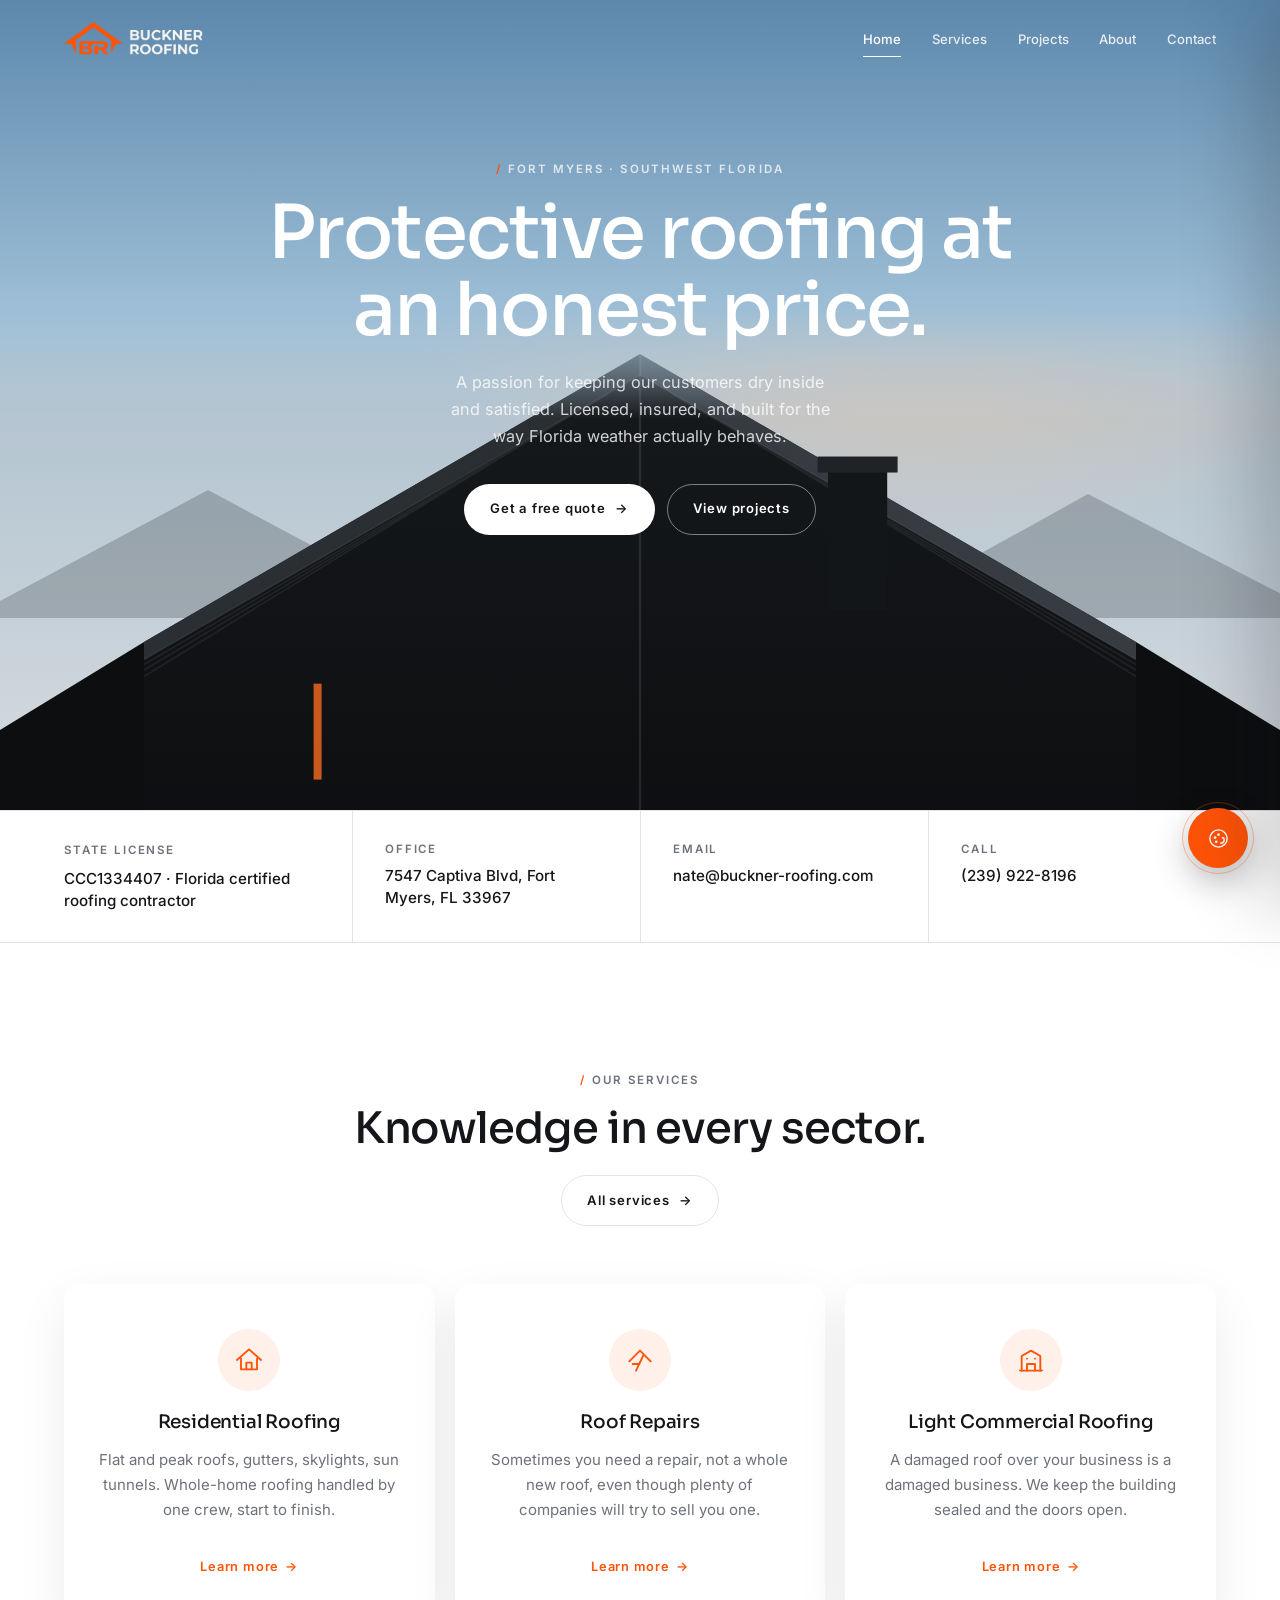
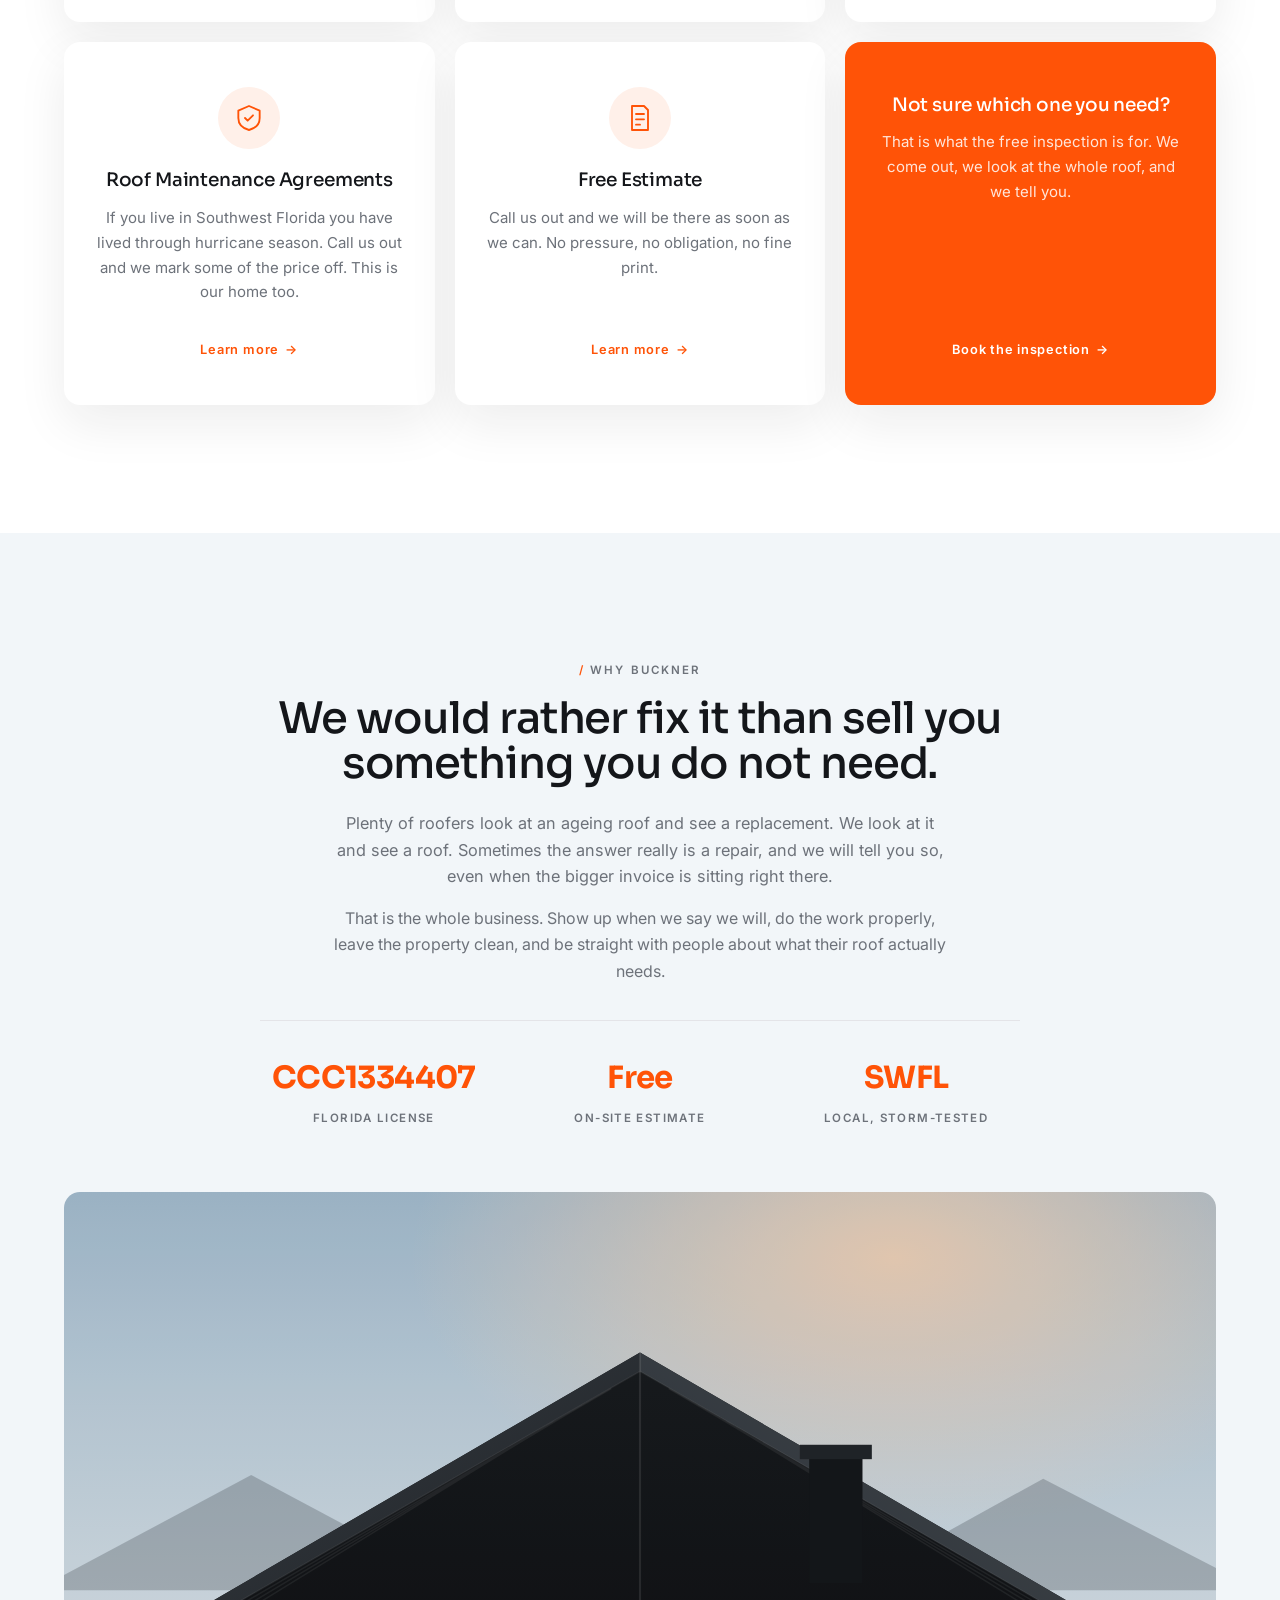
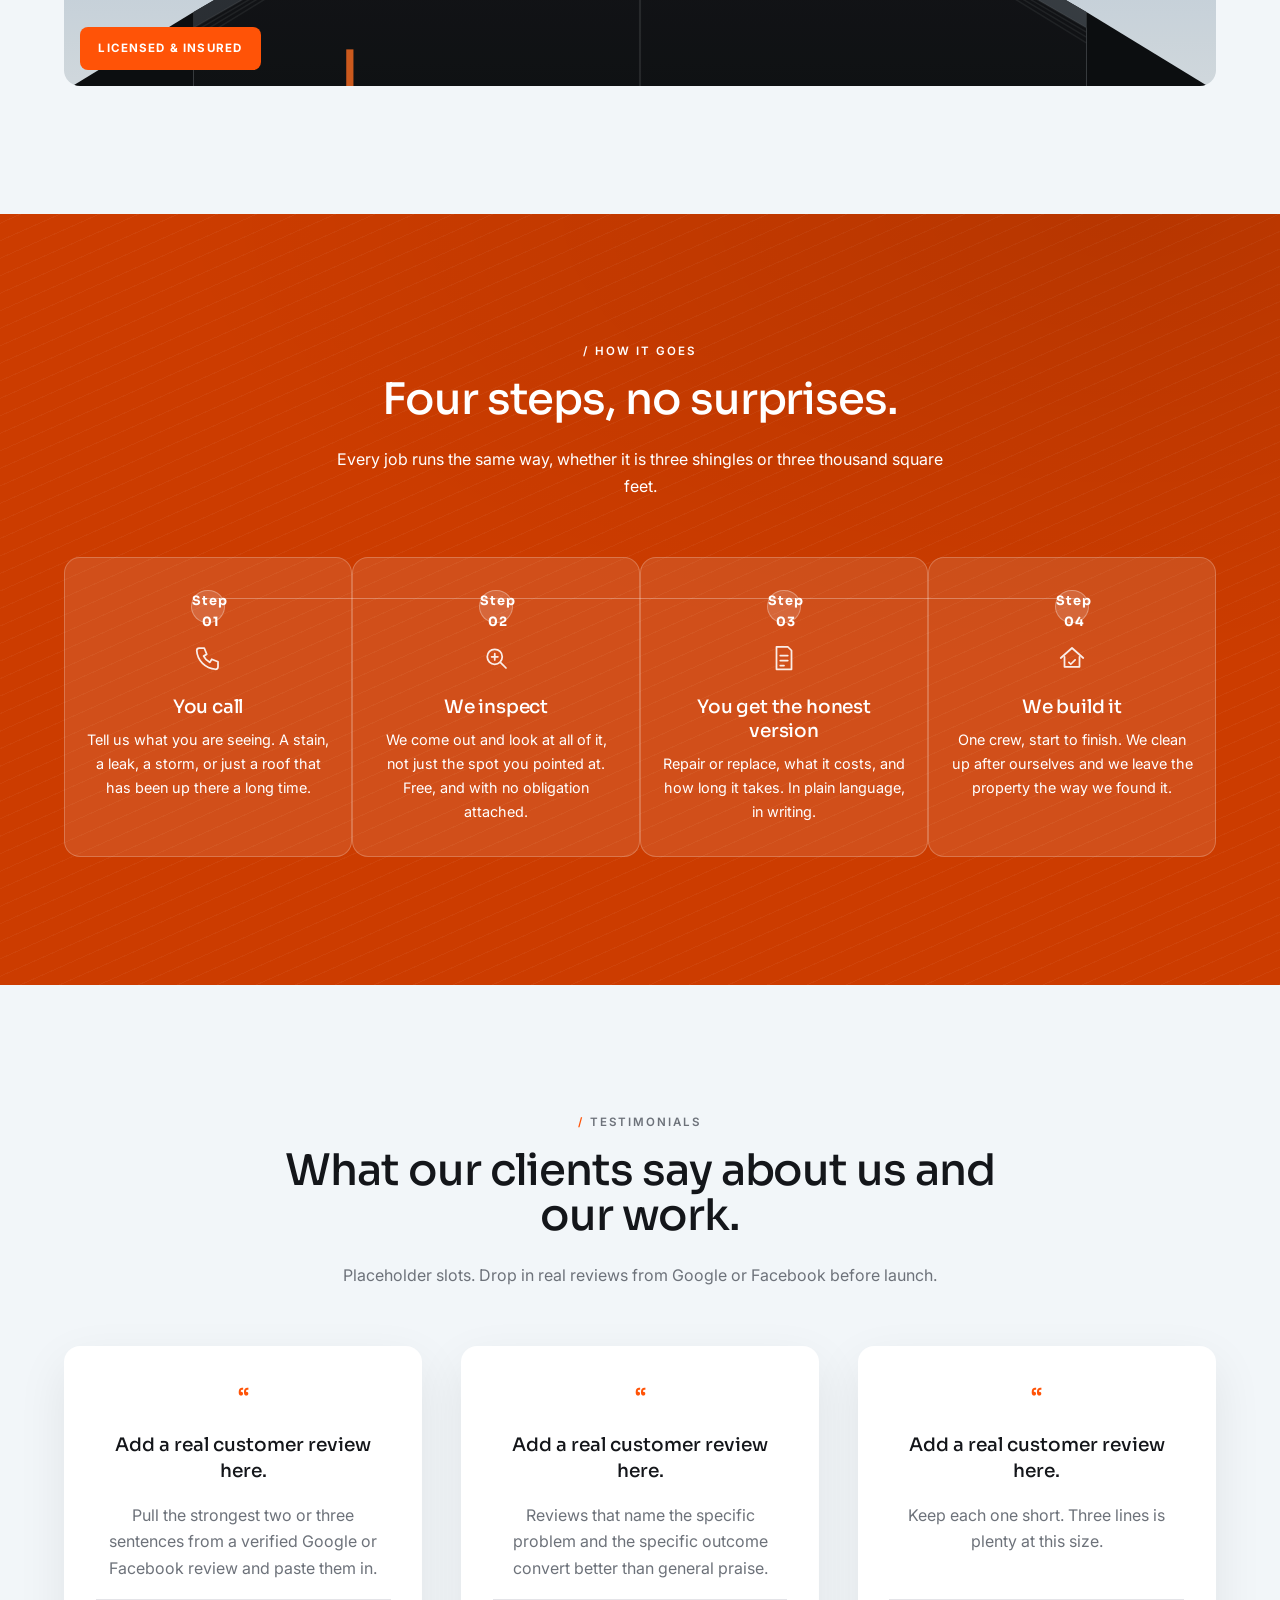
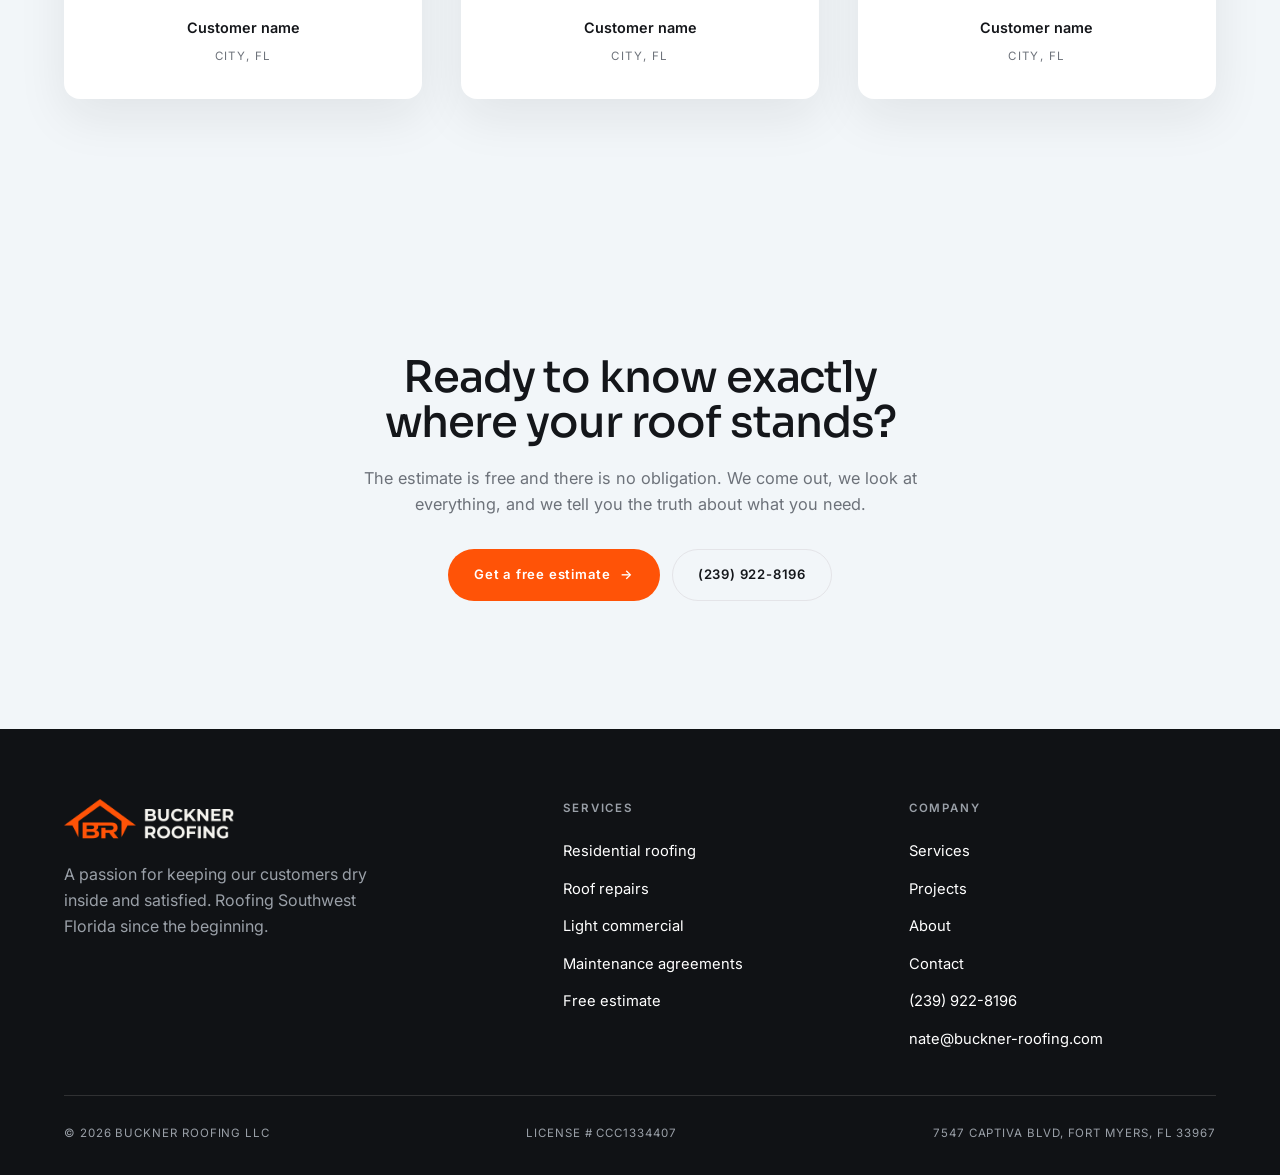
==== commit 1fbe7109: "Add files via upload" ====
--- a/index.html
+++ b/index.html
@@ -5,7 +5,7 @@
 <meta name="viewport" content="width=device-width, initial-scale=1.0">
 <title>Buckner Roofing | Protective Roofing at an Honest Price | Fort Myers, FL</title>
 <meta name="description" content="Licensed Florida roofing contractor in Fort Myers. Residential roofing, roof repairs, light commercial roofing and maintenance agreements. Free estimates.">
-<link rel="icon" href="https://cdn.prod.website-files.com/6345811585993ec91eadc2dc/63458a18016ddf7f2e5530dc_buckner%20roofing%20orange%20logo.png">
+<link rel="icon" href="data:image/svg+xml,%3Csvg xmlns=%27http://www.w3.org/2000/svg%27 viewBox=%270 0 32 32%27%3E%3Cpath fill=%27%23ff5307%27 d=%27M16 2 1 15h4v3l11-9 11 9v-3h4Z%27/%3E%3Crect x=%278%27 y=%2717%27 width=%2716%27 height=%2711%27 fill=%27%23ff5307%27/%3E%3C/svg%3E">
 <link rel="preconnect" href="https://fonts.googleapis.com">
 <link rel="preconnect" href="https://fonts.gstatic.com" crossorigin>
 <link href="https://fonts.googleapis.com/css2?family=Sora:wght@400;600;700;800&family=Inter:wght@400;500;600;700&family=Playfair+Display:wght@400;500;600;700&family=Jost:wght@300;400;500;600&display=swap" rel="stylesheet">
@@ -16,7 +16,7 @@
 <header class="nav nav--over">
   <div class="nav__in">
     <a class="nav__logo" href="index.html" aria-label="Buckner Roofing home">
-      <span class="brand"><svg class="brand__mark" viewBox="0 0 46 30" aria-hidden="true"><path class="brand__roof" d="M23 1 45 16.5h-5.4V29H6.4V16.5H1Z"/><text class="brand__br" x="23" y="25" text-anchor="middle">BR</text></svg><span class="brand__name">Buckner<span>Roofing</span></span></span>
+      <span class="brand"><span class="brand__img brand__img--onlight" role="img" aria-label="Buckner Roofing"></span><span class="brand__img brand__img--ondark" aria-hidden="true"></span></span>
     </a>
     <nav class="nav__links" aria-label="Primary">
       <a href="index.html" aria-current="page">Home</a>
@@ -161,20 +161,40 @@
   </div>
 </section>
 
-<section class="section">
+<section class="section section--brand">
   <div class="shell">
     <div class="sec-head rv">
       <div>
         <span class="eyebrow">How it goes</span>
-                <h2>Four steps, no surprises.</h2>
+        <h2>Four steps, no surprises.</h2>
       </div>
       <div class="sec-head__aside"><p>Every job runs the same way, whether it is three shingles or three thousand square feet.</p></div>
     </div>
     <div class="steps rv">
-      <div class="step"><span class="step__n">Step 01</span><h3>You call</h3><p>Tell us what you are seeing. A stain, a leak, a storm, or just a roof that has been up there a long time.</p></div>
-      <div class="step"><span class="step__n">Step 02</span><h3>We inspect</h3><p>We come out and look at all of it, not just the spot you pointed at. Free, and with no obligation attached.</p></div>
-      <div class="step"><span class="step__n">Step 03</span><h3>You get the honest version</h3><p>Repair or replace, what it costs, and how long it takes. In plain language, in writing.</p></div>
-      <div class="step"><span class="step__n">Step 04</span><h3>We build it</h3><p>One crew, start to finish. We clean up after ourselves and we leave the property the way we found it.</p></div>
+      <div class="step">
+        <span class="step__n">Step 01</span>
+        <svg class="step__i" viewBox="0 0 24 24" aria-hidden="true" fill="none" stroke-linecap="round" stroke-linejoin="round"><path d="M5 4h4l2 5-2.5 1.5a11 11 0 0 0 5 5L15 13l5 2v4a2 2 0 0 1-2 2A16 16 0 0 1 3 6a2 2 0 0 1 2-2Z"/></svg>
+        <h3>You call</h3>
+        <p>Tell us what you are seeing. A stain, a leak, a storm, or just a roof that has been up there a long time.</p>
+      </div>
+      <div class="step">
+        <span class="step__n">Step 02</span>
+        <svg class="step__i" viewBox="0 0 24 24" aria-hidden="true" fill="none" stroke-linecap="round" stroke-linejoin="round"><circle cx="11" cy="11" r="6"/><path d="m20 20-4.5-4.5"/><path d="M8.5 11h5M11 8.5v5"/></svg>
+        <h3>We inspect</h3>
+        <p>We come out and look at all of it, not just the spot you pointed at. Free, and with no obligation attached.</p>
+      </div>
+      <div class="step">
+        <span class="step__n">Step 03</span>
+        <svg class="step__i" viewBox="0 0 24 24" aria-hidden="true" fill="none" stroke-linecap="round" stroke-linejoin="round"><path d="M6 3h9l3 3v15H6Z"/><path d="M9 10h6M9 14h6M9 18h3"/></svg>
+        <h3>You get the honest version</h3>
+        <p>Repair or replace, what it costs, and how long it takes. In plain language, in writing.</p>
+      </div>
+      <div class="step">
+        <span class="step__n">Step 04</span>
+        <svg class="step__i" viewBox="0 0 24 24" aria-hidden="true" fill="none" stroke-linecap="round" stroke-linejoin="round"><path d="M3 12 12 4l9 8"/><path d="M6 11v8h12v-8"/><path d="m9.5 15.5 1.5 1.5 3.5-3.5"/></svg>
+        <h3>We build it</h3>
+        <p>One crew, start to finish. We clean up after ourselves and we leave the property the way we found it.</p>
+      </div>
     </div>
   </div>
 </section>
@@ -226,7 +246,7 @@
   <div class="shell">
     <div class="foot__top">
       <div>
-        <div class="nav__logo foot__logo"><span class="brand"><svg class="brand__mark" viewBox="0 0 46 30" aria-hidden="true"><path class="brand__roof" d="M23 1 45 16.5h-5.4V29H6.4V16.5H1Z"/><text class="brand__br" x="23" y="25" text-anchor="middle">BR</text></svg><span class="brand__name">Buckner<span>Roofing</span></span></span></div>
+        <div class="nav__logo foot__logo"><span class="brand"><span class="brand__img brand__img--onlight" role="img" aria-label="Buckner Roofing"></span><span class="brand__img brand__img--ondark" aria-hidden="true"></span></span></div>
         <p class="foot__tag">A passion for keeping our customers dry inside and satisfied. Roofing Southwest Florida since the beginning.</p>
       </div>
       <div>
--- a/index.css
+++ b/index.css
@@ -17,9 +17,9 @@
 /* ---------- 1. TOKENS ---------- */
 :root {
   /* brand. ONE place to correct the orange if the brand file disagrees. */
-  --orange: #f26a21;
-  --orange-deep: #c9490f;
-  --orange-soft: #fff1e7;
+  --orange: #ff5307;        /* sampled from Buckner's logo file */
+  --orange-deep: #d13f00;
+  --orange-soft: #fff0e9;
 
   /* surfaces */
   --bg: #ffffff;
@@ -92,8 +92,8 @@
   --invert-bg: #f5f5f6;
   --invert-text: #14161a;
   --invert-text-2: #6d727a;
-  --orange: #ff7a33;
-  --orange-soft: rgba(242, 106, 33, 0.12);
+  --orange: #ff6a2b;
+  --orange-soft: rgba(255, 83, 7, 0.14);
   --shadow: 0 18px 50px rgba(0, 0, 0, 0.4);
   --shadow-lg: 0 30px 80px rgba(0, 0, 0, 0.55);
 }
@@ -283,6 +283,35 @@
 [data-layout="fixbild"] .btn--ghost .arrow,
 [data-layout="roofguard"] .btn--ghost .arrow { background: var(--orange-soft); }
 
+/* btn--light is white text on a white border. That works on a dark photo and vanishes on
+   a light one. Bold Display and Editorial Split both put the hero copy on a LIGHT panel,
+   so the secondary CTA there was invisible — which also made the pair look off-centre,
+   because only one of the two buttons was rendering. */
+[data-layout="fixbild"] .hero .btn--light,
+[data-layout="split"] .hero .btn--light,
+[data-layout="fixbild"] .pagehead .btn--light,
+[data-layout="split"] .pagehead .btn--light {
+  border-color: var(--line);
+  color: var(--text);
+  background: var(--card);
+}
+[data-layout="fixbild"] .hero .btn--light:hover,
+[data-layout="split"] .hero .btn--light:hover,
+[data-layout="fixbild"] .pagehead .btn--light:hover,
+[data-layout="split"] .pagehead .btn--light:hover {
+  background: var(--text);
+  color: var(--bg);
+  border-color: var(--text);
+}
+
+/* the page header on EVERY inner page sits on the page background, never on a photo */
+.pagehead .btn--light {
+  border-color: var(--line);
+  color: var(--text);
+  background: var(--card);
+}
+.pagehead .btn--light:hover { background: var(--text); color: var(--bg); border-color: var(--text); }
+
 /* crest hero buttons are white pills */
 [data-layout="crest"] .hero .btn--primary { background: #fff; color: var(--text); }
 [data-layout="crest"] .hero .btn--primary:hover { background: var(--orange); color: #fff; }
@@ -319,37 +348,49 @@
 }
 .nav__logo { display: flex; align-items: center; gap: 0.6rem; }
 /* ---- BRAND LOCKUP ----
-   The mark stays orange on every background. The wordmark is live text that inherits
-   colour from the bar it sits on, so it cannot disappear the way the supplied PNG did. */
-.brand { display: flex; align-items: center; gap: 0.6rem; }
-.brand__mark { width: 40px; height: 26px; flex: none; }
-.brand__roof { fill: var(--orange); }
-.brand__br {
-  fill: #fff;
-  font-family: var(--display);
-  font-weight: 800;
-  font-size: 11px;
-  letter-spacing: 0.02em;
-}
-.brand__name {
-  font-family: var(--display);
-  font-weight: 700;
-  font-size: calc(0.78rem * var(--kt));
-  line-height: 1.08;
-  letter-spacing: 0.14em;
-  text-transform: uppercase;
-  color: currentColor;
-  display: flex;
-  flex-direction: column;
-}
-.brand__name span { color: var(--orange); }
-.nav--over .brand__name span { color: rgba(255, 255, 255, 0.72); }
-[data-layout="split"] .nav--over .brand__name span,
-[data-layout="fixbild"] .nav--over .brand__name span,
-[data-layout="roofguard"] .nav--over .brand__name span { color: var(--orange); }
-.foot .brand__name span { color: var(--orange); }
-.foot__logo .brand__mark { width: 46px; height: 30px; }
-.foot__logo .brand__name { font-size: calc(0.86rem * var(--kt)); }
+   Buckner's own artwork. Two files, identical except for the wordmark colour:
+     logo-on-light.png  wordmark in ink   -> for white/cream bars
+     logo-on-dark.png   wordmark off-white -> for charcoal bars and photos
+   Only one is ever visible. This is the fix for the wordmark vanishing on white. */
+.brand { display: block; position: relative; line-height: 0; width: 143px; height: 36px; }
+.brand__img {
+  position: absolute;
+  inset: 0;
+  display: block;
+  background-repeat: no-repeat;
+  background-position: left center;
+  background-size: contain;
+  transition: opacity 0.35s var(--ease);
+}
+.brand__img--onlight { opacity: 1; background-image: url("[data-uri]"); }
+.brand__img--ondark { opacity: 0; background-image: url("[data-uri]"); }
+
+/* dark bar behind the nav -> show the off-white wordmark */
+.nav--over .brand__img--ondark,
+[data-theme="dark"] .nav.is-stuck .brand__img--ondark { opacity: 1; }
+.nav--over .brand__img--onlight,
+[data-theme="dark"] .nav.is-stuck .brand__img--onlight { opacity: 0; }
+
+/* except in the three layouts whose nav floats over a LIGHT page, not the photo */
+[data-layout="split"] .nav--over:not(.is-stuck) .brand__img--ondark,
+[data-layout="fixbild"] .nav--over:not(.is-stuck) .brand__img--ondark,
+[data-layout="roofguard"] .nav--over:not(.is-stuck) .brand__img--ondark { opacity: 0; }
+[data-layout="split"] .nav--over:not(.is-stuck) .brand__img--onlight,
+[data-layout="fixbild"] .nav--over:not(.is-stuck) .brand__img--onlight,
+[data-layout="roofguard"] .nav--over:not(.is-stuck) .brand__img--onlight { opacity: 1; }
+[data-theme="dark"][data-layout="split"] .nav--over .brand__img--ondark,
+[data-theme="dark"][data-layout="fixbild"] .nav--over .brand__img--ondark,
+[data-theme="dark"][data-layout="roofguard"] .nav--over .brand__img--ondark { opacity: 1; }
+[data-theme="dark"][data-layout="split"] .nav--over .brand__img--onlight,
+[data-theme="dark"][data-layout="fixbild"] .nav--over .brand__img--onlight,
+[data-theme="dark"][data-layout="roofguard"] .nav--over .brand__img--onlight { opacity: 0; }
+
+/* the footer inverts, so it flips too */
+.foot__logo .brand { width: 175px; height: 44px; }
+.foot__logo .brand__img--ondark { opacity: 1; }
+.foot__logo .brand__img--onlight { opacity: 0; }
+[data-theme="dark"] .foot__logo .brand__img--ondark { opacity: 0; }
+[data-theme="dark"] .foot__logo .brand__img--onlight { opacity: 1; }
 .nav__wordmark {
   font-family: var(--display);
   font-weight: 700;
@@ -527,7 +568,7 @@
   height: 34px;
   border-radius: 50%;
   background: var(--orange);
-  box-shadow: 0 0 0 8px rgba(242, 106, 33, 0.25);
+  box-shadow: 0 0 0 8px rgba(255, 83, 7, 0.25);
 }
 .hero__video::after {
   content: "";
@@ -1332,18 +1373,28 @@
 }
 
 @media (max-width: 720px) {
+  /* backdrop-filter on .nav makes it a containing block for position:fixed children,
+     which clipped this panel to the 58px bar. Drop the filter on mobile and go opaque. */
+  .nav.is-stuck {
+    backdrop-filter: none;
+    -webkit-backdrop-filter: none;
+    background: var(--bg);
+  }
   .nav__links {
     position: fixed;
     inset: 0;
+    height: 100vh;
+    height: 100dvh;
     flex-direction: column;
     justify-content: center;
     gap: 1.6rem;
     background: var(--bg);
     color: var(--text);
-    transform: translateY(-100%);
+    transform: translateY(-101%);
     transition: transform 0.5s var(--ease);
     z-index: 90;
   }
+  body.menu-open { overflow: hidden; }
   body.menu-open .nav__links { transform: translateY(0); }
   .nav__links a { font-size: 1.15rem; opacity: 1; }
   .nav__burger { display: block; z-index: 91; }
@@ -1453,7 +1504,7 @@
   margin: -34px 0 0 -34px;
   border-radius: 50%;
   background: var(--orange);
-  box-shadow: 0 0 0 10px rgba(242, 106, 33, 0.25);
+  box-shadow: 0 0 0 10px rgba(255, 83, 7, 0.25);
 }
 [data-layout="fixbild"] .duo__badge { display: none; }
 [data-layout="fixbild"] .duo .stats {
@@ -1632,7 +1683,7 @@
 /* WARM FEATURE — the band becomes an inset orange card. */
 [data-layout="roofguard"] .cta { background: var(--bg); padding-inline: clamp(1rem, 2vw, 1.75rem); }
 [data-layout="roofguard"] .cta .cta__in {
-  background: linear-gradient(120deg, var(--orange), #d8541a);
+  background: linear-gradient(120deg, var(--orange), #d13f00);
   color: #fff;
   border-radius: var(--r-card);
   padding: clamp(2.5rem, 5vw, 4.5rem);
@@ -2241,6 +2292,75 @@
 }
 
 /* ============================================================
+   27. THE ORANGE BAND + ICONOGRAPHY
+   One full-bleed brand section carries the process. It sits between
+   two neutral sections so it reads as a deliberate beat, not decoration.
+   Colour rules only — safe to sit after the layout blocks.
+   ============================================================ */
+.section--brand {
+  /* White on #ff5307 is only 3.2:1 — it fails AA for body copy. The band runs on the
+     deep orange (4.7:1) with the bright brand orange thrown across it as light. */
+  background: #cc3c00;
+  color: #fff;
+  background-image:
+    radial-gradient(120% 95% at 88% 0%, rgba(0, 0, 0, 0.10), transparent 62%),
+    repeating-linear-gradient(-24deg, rgba(255, 255, 255, 0.04) 0 1px, transparent 1px 16px);
+}
+.section--brand h2,
+.section--brand h3 { color: #fff; }
+.section--brand p { color: #fff; }   /* alpha here drops below AA. hierarchy comes from size. */
+.section--brand .eyebrow { color: #fff; }
+.section--brand .eyebrow::before { color: #fff; }
+[data-layout="fixbild"] .section--brand .eyebrow,
+[data-layout="roofguard"] .section--brand .eyebrow { background: rgba(255,255,255,0.18); color: #fff; }
+.section--brand .sec-head { border-bottom-color: rgba(255,255,255,0.25); }
+
+/* the step cards go glass, whatever the layout wanted them to be */
+.section--brand .step,
+[data-layout="fixbild"] .section--brand .step,
+[data-layout="fixbild"] .section--brand .step:nth-child(odd),
+[data-layout="roofguard"] .section--brand .step,
+[data-layout="crest"] .section--brand .step,
+[data-layout="split"] .section--brand .step,
+[data-layout="ridge"] .section--brand .step {
+  background: rgba(255, 255, 255, 0.1);
+  border: 1px solid rgba(255, 255, 255, 0.22);
+  border-radius: var(--r-card);
+  color: #fff;
+}
+.section--brand .step p { color: #fff; font-size: calc(0.9rem * var(--kt)); }
+.section--brand .step:hover { background: rgba(255, 255, 255, 0.18); box-shadow: none; }
+.section--brand .step__n { color: #fff; }
+.section--brand .step:hover { border-color: rgba(255,255,255,0.45); }
+[data-layout="crest"] .section--brand .steps::before { background: rgba(255,255,255,0.3); }
+[data-layout="crest"] .section--brand .step__n {
+  background: rgba(255,255,255,0.14);
+  border-color: rgba(255,255,255,0.3);
+  color: #fff;
+}
+[data-layout="roofguard"] .section--brand .step__n { background: rgba(255,255,255,0.18); color: #fff; }
+[data-layout="ridge"] .section--brand .step,
+[data-layout="split"] .section--brand .step { border-radius: 0; }
+
+/* step icon */
+.step__i {
+  width: 30px;
+  height: 30px;
+  stroke: currentColor;
+  stroke-width: 1.4;
+  margin-bottom: 0.9rem;
+  opacity: 0.9;
+}
+.section--brand .step__i { stroke: #fff; }
+[data-layout="split"] .step__i,
+[data-layout="ridge"] .step__i { margin-bottom: 0; }
+
+/* icons on the About area rail and the Contact detail cells */
+.area .step__i,
+.detail__cell .step__i { stroke: var(--orange); width: 26px; height: 26px; margin-bottom: 0.75rem; }
+.detail__cell .step__i { margin-bottom: 0.25rem; }
+
+/* ============================================================
    26. MOBILE PASS
    Measured at 390px, not guessed. The desktop clamps were leaving
    large dead zones above the fold on phones (Warm Feature was
@@ -2316,10 +2436,42 @@
   [data-layout="ridge"] .duo__media { min-height: 260px; }
   [data-layout="ridge"] .duo > div:not(.duo__media) { padding: 1.75rem 0 0; }
 
-  .foot__top { gap: 2rem; padding-bottom: 2rem; }
+  /* the page header was still eating a third of the fold */
+  .pagehead { padding-top: 5.25rem; padding-bottom: 1.25rem; }
+  .pagehead h1 { font-size: calc(clamp(1.9rem, 8.5vw, 2.5rem) * var(--kt)); }
+  .pagehead .lead { font-size: calc(0.98rem * var(--kt)); }
+  .pagehead__in { gap: 0.9rem; }
+  .pagehead__aside { gap: 0.9rem; }
+  .pagehead__aside .btn { width: 100%; justify-content: center; }
+  .hero h1 { font-size: calc(clamp(2.1rem, 9.5vw, 2.9rem) * var(--kt)); }
+  .sec-head { margin-bottom: calc(1.6rem * var(--k)); }
+  h2 { font-size: calc(clamp(1.6rem, 7vw, 2.1rem) * var(--kt)); }
+
+  /* the featured slab was floating in dead space */
+  .feature { margin-top: 1.25rem; }
+  .feature__media { aspect-ratio: 16 / 10; }
+  .feature__card { margin-top: -1.75rem; padding: 1.4rem; }
+  .feature__card h3 { font-size: calc(1.35rem * var(--kt)); }
+  .feature__card p { margin-bottom: 1rem; }
+
+  .filters { gap: 0.4rem; margin-bottom: 1.25rem; }
+  .filters button { padding: 0.6em 1em; }
+  .grid-work { gap: 0.6rem; }
+  .svc__card { gap: 0.6rem; }
+  .step { padding: 1.5rem 1.35rem; }
+  .step__i { width: 26px; height: 26px; margin-bottom: 0.6rem; }
+  .quote { padding: 1.4rem; }
+  .stats { padding-top: 1.25rem; margin-top: 1.5rem; }
+  .detail { gap: 0.6rem; }
+  .ledger { gap: 1.5rem; }
+  .ledger__row { padding-block: 1.15rem; }
+  .spec__row { padding-block: 1rem; }
+
+  .foot { padding-block: 2.75rem 1.5rem; }
+  .foot__top { gap: 1.75rem; padding-bottom: 1.75rem; }
   .studio-fab { width: 54px; height: 54px; }
   .studio-fab svg { width: 21px; height: 21px; }
   .seg { grid-template-columns: 1fr; }
-  .brand__name { font-size: calc(0.72rem * var(--kt)); }
-  .brand__mark { width: 34px; height: 22px; }
-}
+  .brand { width: 119px; height: 30px; }
+  .foot__logo .brand { width: 143px; height: 36px; }
+}
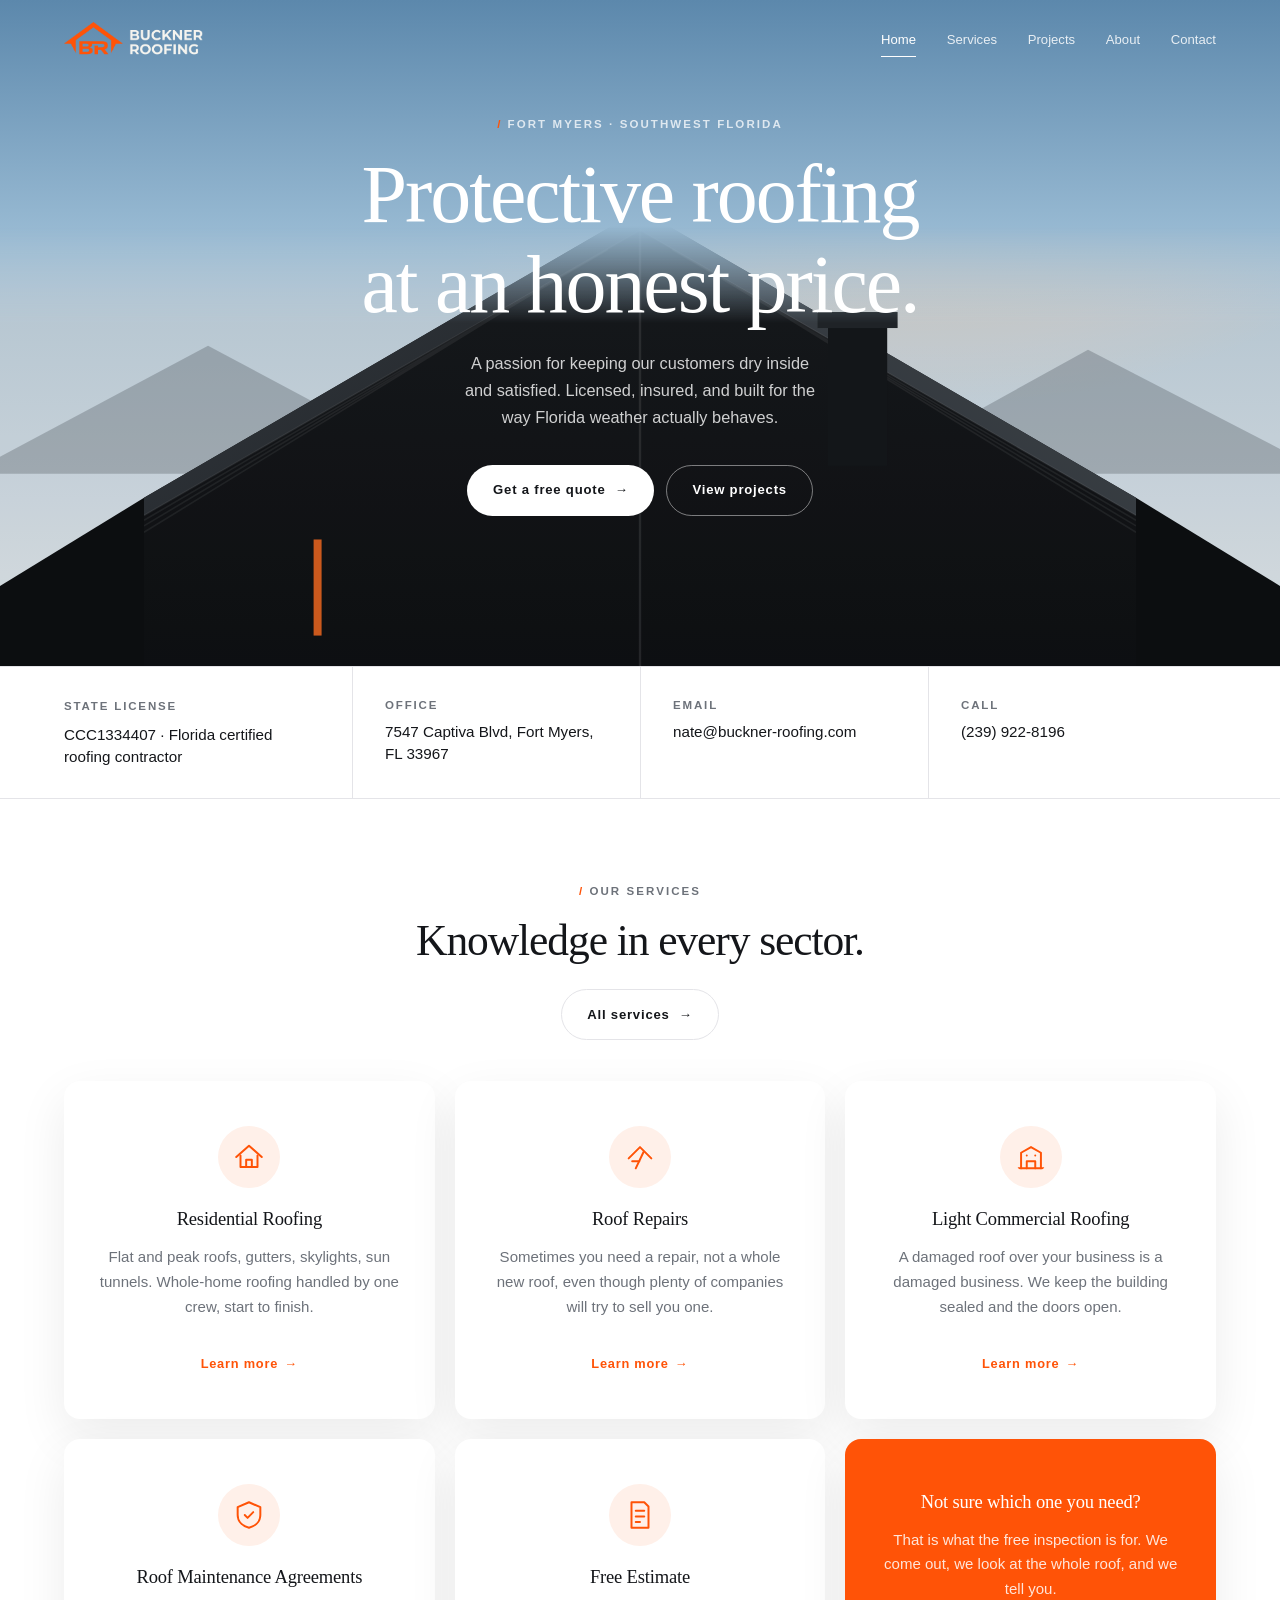
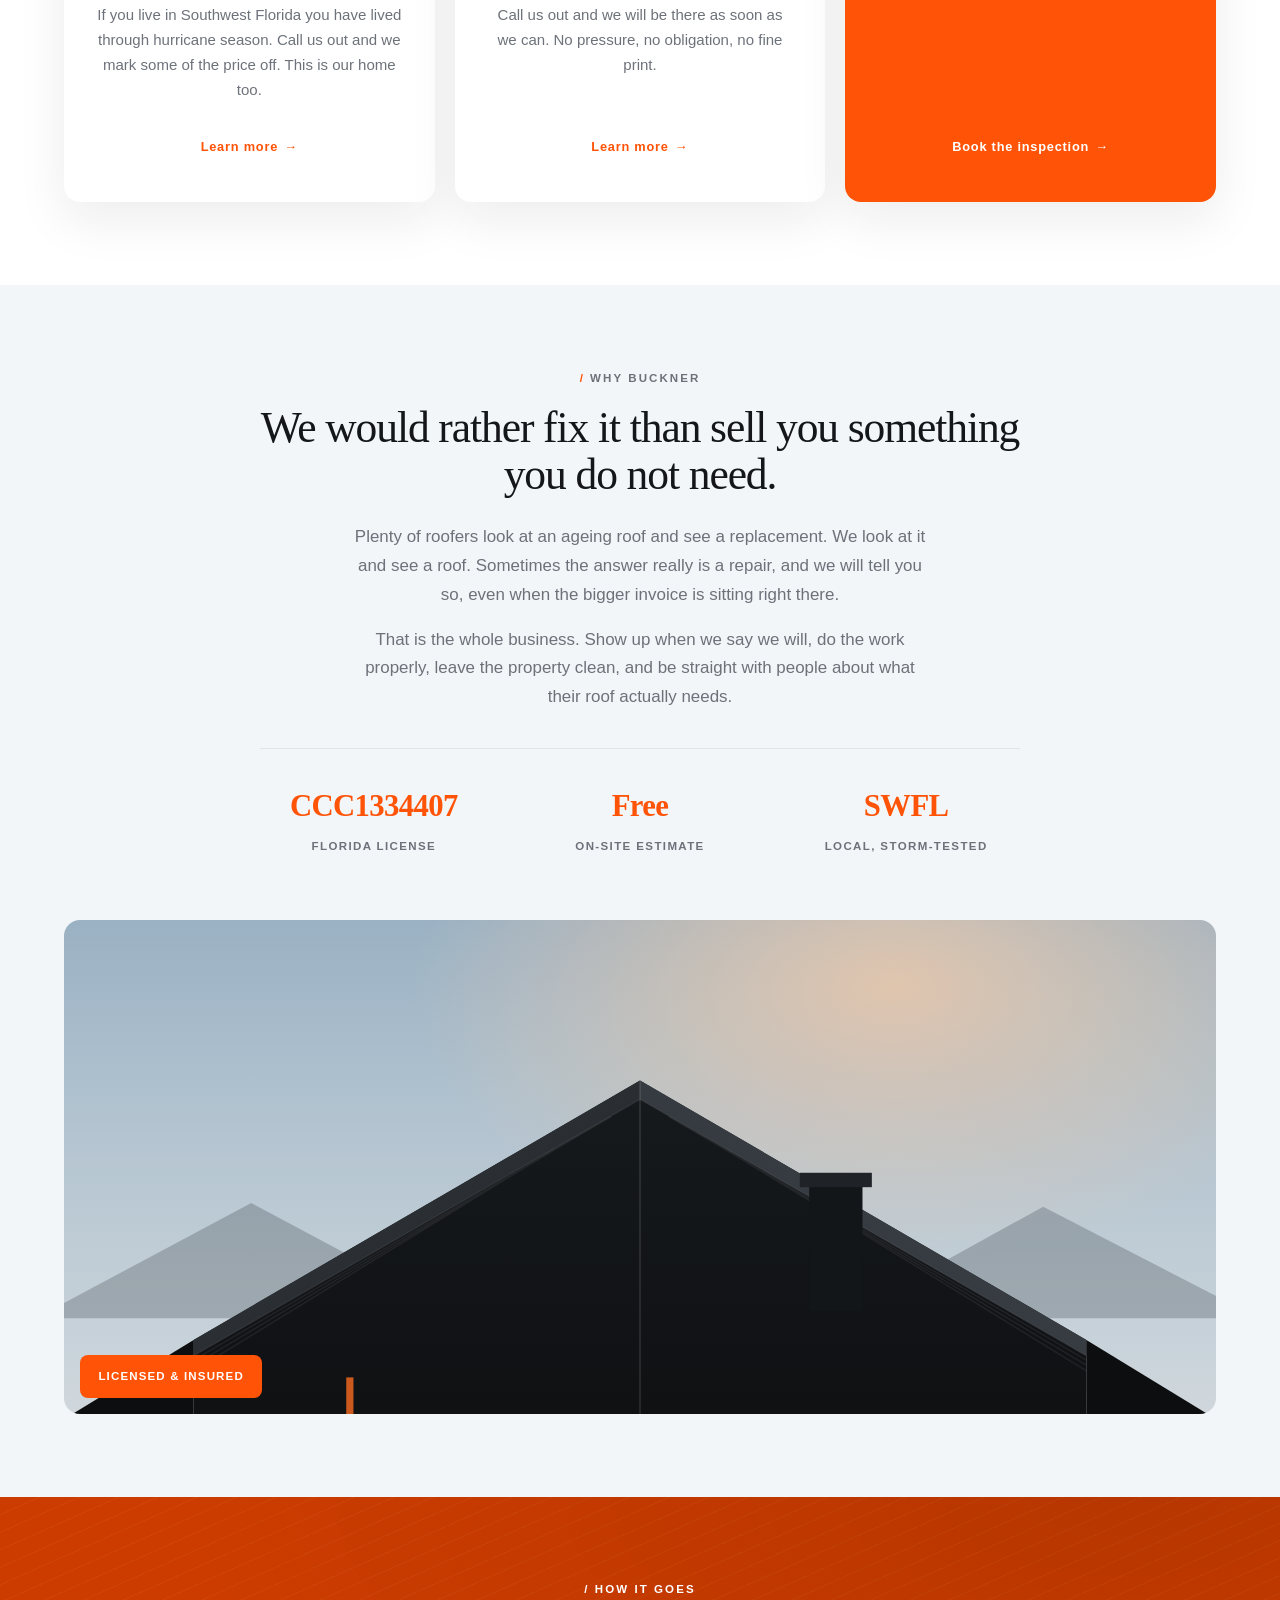
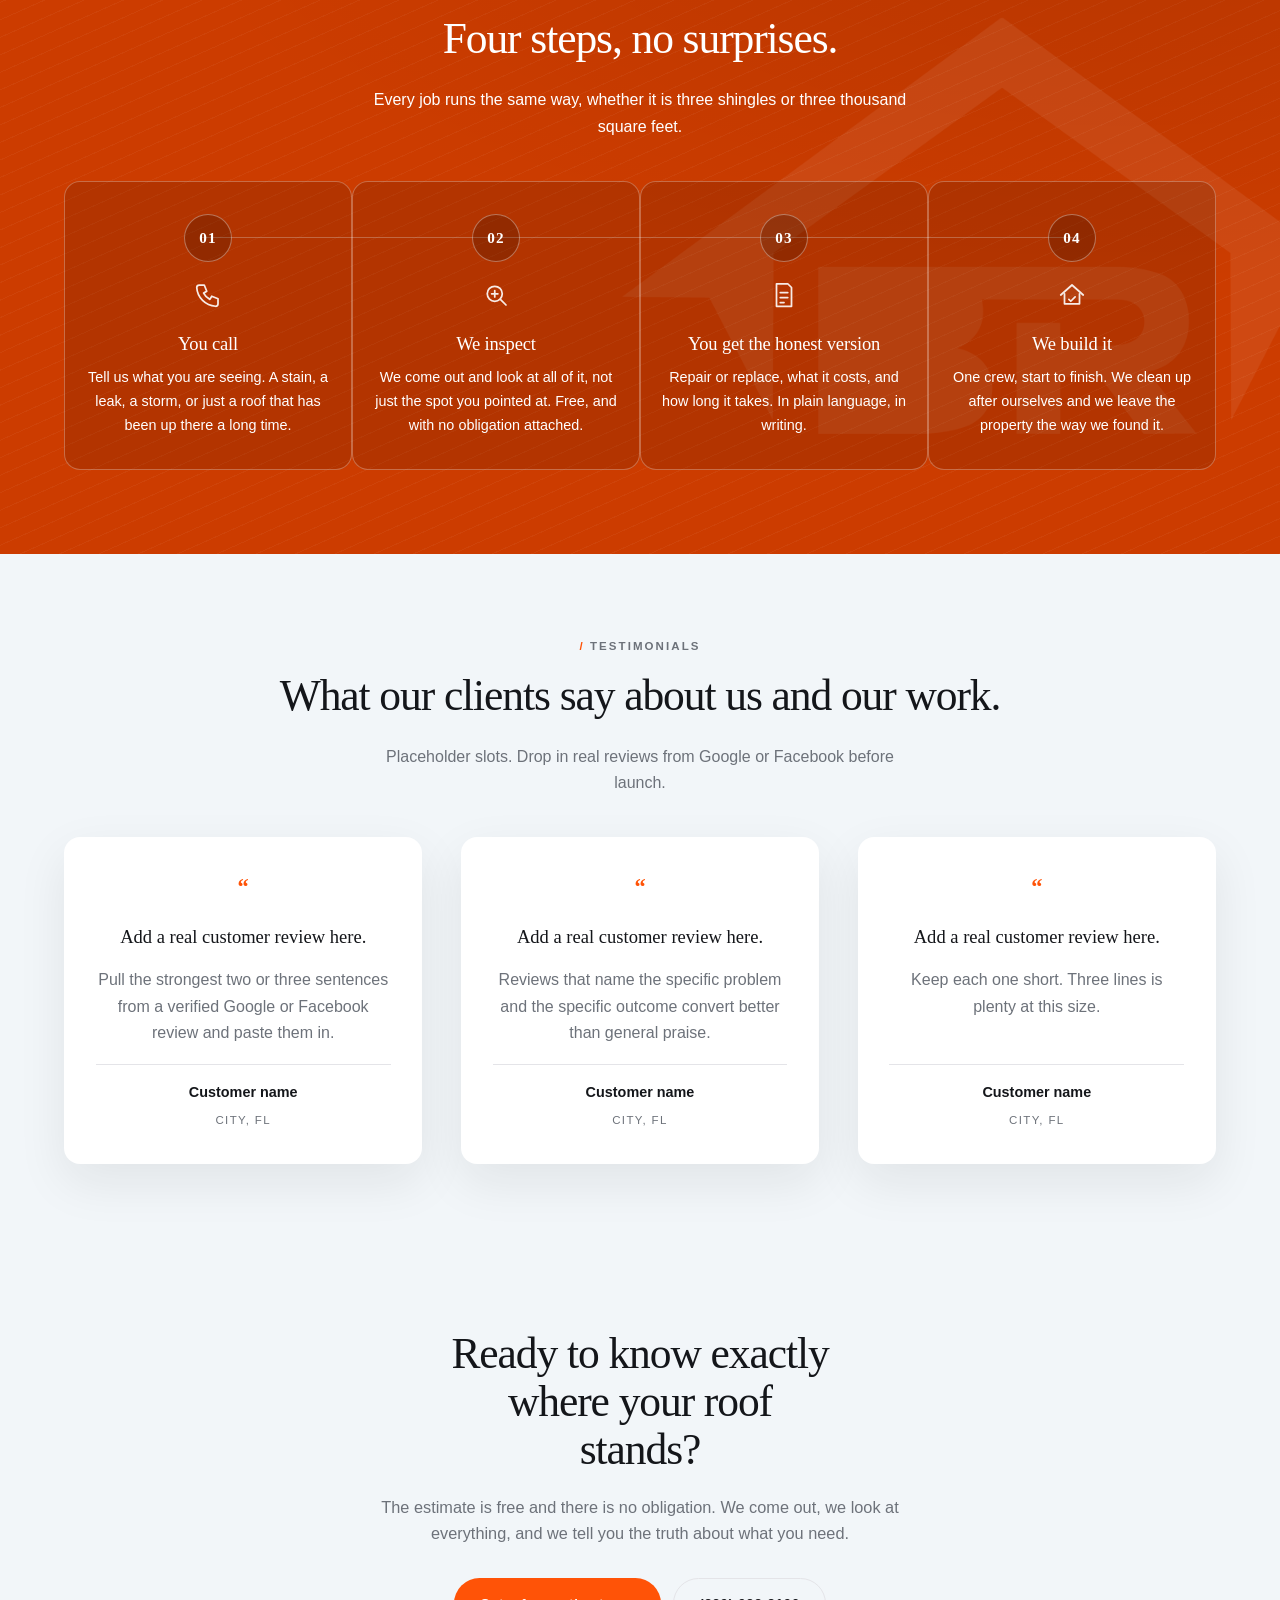
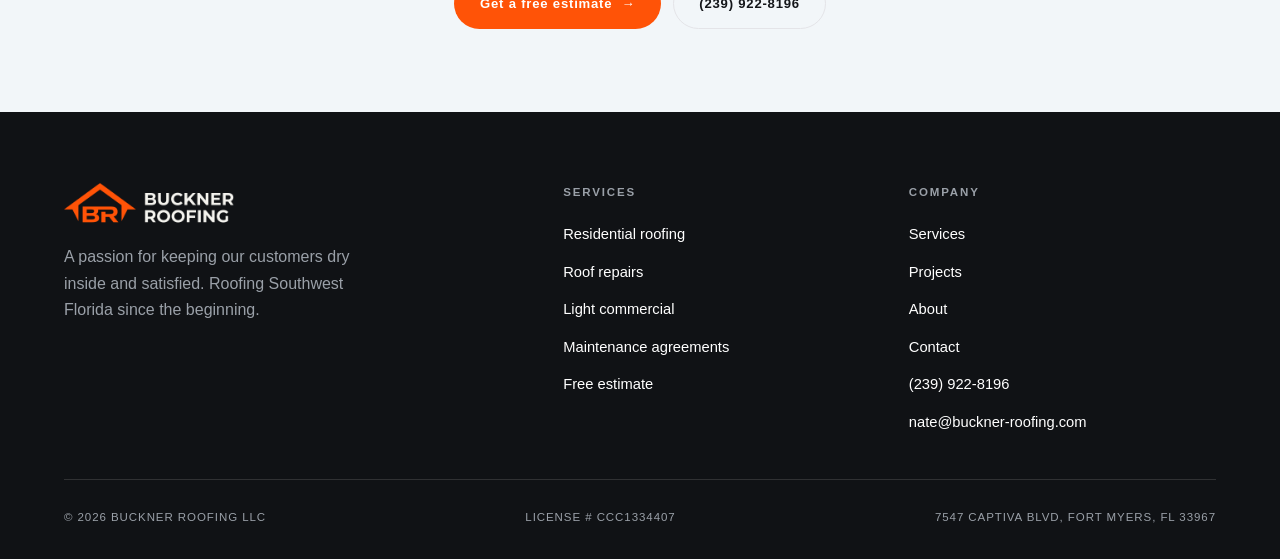
==== commit 5be6040f: "Add files via upload" ====
--- a/index.html
+++ b/index.html
@@ -1,16 +1,20 @@
 <!DOCTYPE html>
-<html lang="en" data-layout="crest" data-type="contemporary" data-theme="light" data-scale="spacious">
+<!-- Design signed off: Crest layout, Classic Luxury type, Minimal Light, Spacious.
+     These attributes are now FIXED. The Design Studio has been removed. -->
+<html lang="en" data-layout="crest" data-type="luxury" data-theme="light" data-scale="spacious">
 <head>
 <meta charset="UTF-8">
 <meta name="viewport" content="width=device-width, initial-scale=1.0">
 <title>Buckner Roofing | Protective Roofing at an Honest Price | Fort Myers, FL</title>
 <meta name="description" content="Licensed Florida roofing contractor in Fort Myers. Residential roofing, roof repairs, light commercial roofing and maintenance agreements. Free estimates.">
-<link rel="icon" href="data:image/svg+xml,%3Csvg xmlns=%27http://www.w3.org/2000/svg%27 viewBox=%270 0 32 32%27%3E%3Cpath fill=%27%23ff5307%27 d=%27M16 2 1 15h4v3l11-9 11 9v-3h4Z%27/%3E%3Crect x=%278%27 y=%2717%27 width=%2716%27 height=%2711%27 fill=%27%23ff5307%27/%3E%3C/svg%3E">
+<link rel="icon" type="image/png" href="[data-uri]">
+<link rel="apple-touch-icon" href="[data-uri]">
+<meta name="theme-color" content="#ff5307">
 <link rel="preconnect" href="https://fonts.googleapis.com">
 <link rel="preconnect" href="https://fonts.gstatic.com" crossorigin>
 <link href="https://fonts.googleapis.com/css2?family=Sora:wght@400;600;700;800&family=Inter:wght@400;500;600;700&family=Playfair+Display:wght@400;500;600;700&family=Jost:wght@300;400;500;600&display=swap" rel="stylesheet">
 <link rel="stylesheet" href="index.css">
-<script src="studio.js" defer></script>
+<script src="site.js" defer></script>
 </head>
 <body data-page="index.html">
 <header class="nav nav--over">
@@ -172,25 +176,25 @@
     </div>
     <div class="steps rv">
       <div class="step">
-        <span class="step__n">Step 01</span>
+        <span class="step__n">01</span>
         <svg class="step__i" viewBox="0 0 24 24" aria-hidden="true" fill="none" stroke-linecap="round" stroke-linejoin="round"><path d="M5 4h4l2 5-2.5 1.5a11 11 0 0 0 5 5L15 13l5 2v4a2 2 0 0 1-2 2A16 16 0 0 1 3 6a2 2 0 0 1 2-2Z"/></svg>
         <h3>You call</h3>
         <p>Tell us what you are seeing. A stain, a leak, a storm, or just a roof that has been up there a long time.</p>
       </div>
       <div class="step">
-        <span class="step__n">Step 02</span>
+        <span class="step__n">02</span>
         <svg class="step__i" viewBox="0 0 24 24" aria-hidden="true" fill="none" stroke-linecap="round" stroke-linejoin="round"><circle cx="11" cy="11" r="6"/><path d="m20 20-4.5-4.5"/><path d="M8.5 11h5M11 8.5v5"/></svg>
         <h3>We inspect</h3>
         <p>We come out and look at all of it, not just the spot you pointed at. Free, and with no obligation attached.</p>
       </div>
       <div class="step">
-        <span class="step__n">Step 03</span>
+        <span class="step__n">03</span>
         <svg class="step__i" viewBox="0 0 24 24" aria-hidden="true" fill="none" stroke-linecap="round" stroke-linejoin="round"><path d="M6 3h9l3 3v15H6Z"/><path d="M9 10h6M9 14h6M9 18h3"/></svg>
         <h3>You get the honest version</h3>
         <p>Repair or replace, what it costs, and how long it takes. In plain language, in writing.</p>
       </div>
       <div class="step">
-        <span class="step__n">Step 04</span>
+        <span class="step__n">04</span>
         <svg class="step__i" viewBox="0 0 24 24" aria-hidden="true" fill="none" stroke-linecap="round" stroke-linejoin="round"><path d="M3 12 12 4l9 8"/><path d="M6 11v8h12v-8"/><path d="m9.5 15.5 1.5 1.5 3.5-3.5"/></svg>
         <h3>We build it</h3>
         <p>One crew, start to finish. We clean up after ourselves and we leave the property the way we found it.</p>
@@ -268,108 +272,5 @@
     </div>
   </div>
 </footer>
-<button class="studio-fab" id="studioFab" aria-label="Open Design Studio" aria-expanded="false" aria-controls="studio">
-  <svg viewBox="0 0 24 24" aria-hidden="true">
-    <circle cx="12" cy="12" r="9"/>
-    <circle cx="12" cy="8" r="1.4" fill="currentColor" stroke="none"/>
-    <circle cx="8.4" cy="11" r="1.4" fill="currentColor" stroke="none"/>
-    <circle cx="9.6" cy="15.4" r="1.4" fill="currentColor" stroke="none"/>
-    <path d="M15.5 11c1.6 0 2.5 1 2.5 2.4 0 2-1.8 3.6-4.2 3.6"/>
-  </svg>
-</button>
-
-<div class="studio-veil" id="studioVeil"></div>
-
-<aside class="studio" id="studio" aria-hidden="true" aria-label="Design Studio">
-  <div class="studio__head">
-    <div>
-      <h3>Design Studio</h3>
-      <p>Four layouts, four references. Mix with type, colour and spacing.</p>
-    </div>
-    <button class="studio__x" id="studioClose" aria-label="Close Design Studio">&times;</button>
-  </div>
-
-  <div class="studio__body">
-    <div class="studio__grp">
-      <span class="studio__lbl">Layout <b data-readout="layout"></b></span>
-      <div class="seg">
-        <button data-axis="layout" data-value="crest">
-          <span class="wire wire--crest"></span>
-          <span class="seg__t">Crest</span>
-          <span class="seg__d">Sky gradient, centred, airy. Light weight type, soft shadows, pill buttons.</span>
-        </button>
-        <button data-axis="layout" data-value="split">
-          <span class="wire wire--split"></span>
-          <span class="seg__t">Editorial Split</span>
-          <span class="seg__d">Rounded card on grey. White panel left, photo right, trust chips, showreel tile.</span>
-        </button>
-        <button data-axis="layout" data-value="fixbild">
-          <span class="wire wire--fixbild"></span>
-          <span class="seg__t">Bold Display</span>
-          <span class="seg__d">Stark centred headline with orange words, dashed ring, black trust bar.</span>
-        </button>
-        <button data-axis="layout" data-value="roofguard">
-          <span class="wire wire--roofguard"></span>
-          <span class="seg__t">Warm Feature</span>
-          <span class="seg__d">Full-bleed photo, oversized wordmark, cream base, large radius cards.</span>
-        </button>
-        <button data-axis="layout" data-value="ridge" style="grid-column:1/-1">
-          <span class="wire wire--ridge"></span>
-          <span class="seg__t">Ridge <em style="font-style:normal;color:var(--orange)">&middot; original</em></span>
-          <span class="seg__d">Not from a reference. Ink panel butted against the photo, a vertical licence rail, cards that step down like courses on a roof plane, sections cut on a 4:12 pitch. Zero radius, hard edges.</span>
-        </button>
-      </div>
-    </div>
-
-    <div class="studio__grp">
-      <span class="studio__lbl">Header + body type <b data-readout="type"></b></span>
-      <div class="seg">
-        <button data-axis="type" data-value="contemporary">
-          <span class="seg__t">Contemporary</span>
-          <span class="seg__d">Sora geometric sans + Inter</span>
-        </button>
-        <button data-axis="type" data-value="luxury">
-          <span class="seg__t">Classic Luxury</span>
-          <span class="seg__d">Playfair serif + Jost</span>
-        </button>
-      </div>
-    </div>
-
-    <div class="studio__grp">
-      <span class="studio__lbl">Colour distribution <b data-readout="theme"></b></span>
-      <div class="seg">
-        <button data-axis="theme" data-value="light">
-          <span class="seg__t">Minimal Light</span>
-          <span class="seg__d">White and grey, orange as accent only</span>
-          <span class="sw"><i style="background:#ffffff;box-shadow:inset 0 0 0 1px #ddd"></i><i style="background:#f5f5f6"></i><i style="background:#14161a"></i><i style="background:#f26a21"></i></span>
-        </button>
-        <button data-axis="theme" data-value="dark">
-          <span class="seg__t">Bold Dark</span>
-          <span class="seg__d">Charcoal base, stark white, orange CTAs</span>
-          <span class="sw"><i style="background:#0e1013"></i><i style="background:#1d2126"></i><i style="background:#ffffff;box-shadow:inset 0 0 0 1px #ddd"></i><i style="background:#ff7a33"></i></span>
-        </button>
-      </div>
-    </div>
-
-    <div class="studio__grp">
-      <span class="studio__lbl">Spacing + text scale <b data-readout="scale"></b></span>
-      <div class="seg">
-        <button data-axis="scale" data-value="spacious">
-          <span class="seg__t">Default Spacious</span>
-          <span class="seg__d">Large margins, airy sections</span>
-        </button>
-        <button data-axis="scale" data-value="compact">
-          <span class="seg__t">Compact Editorial</span>
-          <span class="seg__d">Tighter rhythm, denser page</span>
-        </button>
-      </div>
-    </div>
-  </div>
-
-  <div class="studio__foot">
-    <button class="studio__reset" id="studioReset">Reset</button>
-    <span class="studio__stamp">32 combinations</span>
-  </div>
-</aside>
 </body>
 </html>
--- a/index.css
+++ b/index.css
@@ -54,7 +54,7 @@
   --k: 1;
   --kt: 1;
 
-  --sec-y: calc(clamp(5rem, 10vw, 9.5rem) * var(--k));
+  --sec-y: calc(clamp(3.5rem, 6.5vw, 7rem) * var(--k));
   --gap: calc(clamp(1.5rem, 3vw, 2.5rem) * var(--k));
   --pad-card: calc(clamp(1.6rem, 2.4vw, 2.4rem) * var(--k));
   --shell: 1280px;
@@ -76,26 +76,6 @@
   --img-hero:
     url("https://cdn.prod.website-files.com/6345811585993ec91eadc2dc/63a08ba09f904f48ae857992_filtergrade-4T4AcGJvARQ-unsplash.jpg"),
     url("data:image/svg+xml,%3Csvg%20xmlns%3D%22http%3A%2F%2Fwww.w3.org%2F2000%2Fsvg%22%20viewBox%3D%220%200%201600%20900%22%20preserveAspectRatio%3D%22xMidYMax%20slice%22%3E%3Cdefs%3E%3ClinearGradient%20id%3D%22sky%22%20x1%3D%220%22%20y1%3D%220%22%20x2%3D%220%22%20y2%3D%221%22%3E%3Cstop%20offset%3D%220%22%20stop-color%3D%22%239db9cf%22%2F%3E%3Cstop%20offset%3D%220.45%22%20stop-color%3D%22%23c3d5e2%22%2F%3E%3Cstop%20offset%3D%221%22%20stop-color%3D%22%23e9eff3%22%2F%3E%3C%2FlinearGradient%3E%3CradialGradient%20id%3D%22sun%22%20cx%3D%220.72%22%20cy%3D%220.22%22%20r%3D%220.42%22%3E%3Cstop%20offset%3D%220%22%20stop-color%3D%22%23ffd9b8%22%20stop-opacity%3D%220.85%22%2F%3E%3Cstop%20offset%3D%221%22%20stop-color%3D%22%23ffd9b8%22%20stop-opacity%3D%220%22%2F%3E%3C%2FradialGradient%3E%3ClinearGradient%20id%3D%22p1%22%20x1%3D%220%22%20y1%3D%220%22%20x2%3D%221%22%20y2%3D%221%22%3E%3Cstop%20offset%3D%220%22%20stop-color%3D%22%233a3f45%22%2F%3E%3Cstop%20offset%3D%221%22%20stop-color%3D%22%2322262a%22%2F%3E%3C%2FlinearGradient%3E%3ClinearGradient%20id%3D%22p2%22%20x1%3D%221%22%20y1%3D%220%22%20x2%3D%220%22%20y2%3D%221%22%3E%3Cstop%20offset%3D%220%22%20stop-color%3D%22%234a5057%22%2F%3E%3Cstop%20offset%3D%221%22%20stop-color%3D%22%232c3136%22%2F%3E%3C%2FlinearGradient%3E%3ClinearGradient%20id%3D%22p3%22%20x1%3D%220%22%20y1%3D%220%22%20x2%3D%220%22%20y2%3D%221%22%3E%3Cstop%20offset%3D%220%22%20stop-color%3D%22%23191c1f%22%2F%3E%3Cstop%20offset%3D%221%22%20stop-color%3D%22%230e1013%22%2F%3E%3C%2FlinearGradient%3E%3C%2Fdefs%3E%3Crect%20width%3D%221600%22%20height%3D%22900%22%20fill%3D%22url%28%23sky%29%22%2F%3E%3Crect%20width%3D%221600%22%20height%3D%22900%22%20fill%3D%22url%28%23sun%29%22%2F%3E%3Cpath%20d%3D%22M0%20640%20L300%20470%20L640%20640%20Z%22%20fill%3D%22%238f%20a%22%20opacity%3D%220%22%2F%3E%3Cg%20opacity%3D%220.35%22%3E%3Cpath%20d%3D%22M-40%20660%20L260%20500%20L560%20660%20Z%22%20fill%3D%22%235d666e%22%2F%3E%3Cpath%20d%3D%22M1080%20660%20L1360%20505%20L1660%20660%20Z%22%20fill%3D%22%235d666e%22%2F%3E%3C%2Fg%3E%3Cpath%20d%3D%22M180%20900%20L180%20690%20L800%20330%20L1420%20690%20L1420%20900%20Z%22%20fill%3D%22url%28%23p3%29%22%2F%3E%3Cpath%20d%3D%22M800%20330%20L1420%20690%20L1420%20712%20L800%20356%20Z%22%20fill%3D%22url%28%23p2%29%22%2F%3E%3Cpath%20d%3D%22M800%20330%20L180%20690%20L180%20712%20L800%20356%20Z%22%20fill%3D%22url%28%23p1%29%22%2F%3E%3Cg%20stroke%3D%22%23ffffff%22%20stroke-opacity%3D%220.07%22%20stroke-width%3D%222%22%3E%3Cpath%20d%3D%22M800%20356%20L1420%20712%22%2F%3E%3Cpath%20d%3D%22M840%20380%20L1420%20718%20M880%20403%20L1420%20725%20M920%20426%20L1420%20733%22%2F%3E%3Cpath%20d%3D%22M800%20356%20L180%20712%22%2F%3E%3Cpath%20d%3D%22M760%20380%20L180%20718%20M720%20403%20L180%20725%20M680%20426%20L180%20733%22%2F%3E%3C%2Fg%3E%3Cpath%20d%3D%22M800%20330%20L800%20900%22%20stroke%3D%22%23ffffff%22%20stroke-opacity%3D%220.10%22%20stroke-width%3D%223%22%2F%3E%3Crect%20x%3D%221035%22%20y%3D%22470%22%20width%3D%2274%22%20height%3D%22180%22%20fill%3D%22%2315181b%22%2F%3E%3Crect%20x%3D%221022%22%20y%3D%22458%22%20width%3D%22100%22%20height%3D%2220%22%20fill%3D%22%2322262a%22%2F%3E%3Cpath%20d%3D%22M0%20900%20L0%20800%20L180%20690%20L180%20900%20Z%22%20fill%3D%22%230d0f11%22%2F%3E%3Cpath%20d%3D%22M1600%20900%20L1600%20800%20L1420%20690%20L1420%20900%20Z%22%20fill%3D%22%230d0f11%22%2F%3E%3Cg%20fill%3D%22%23f26a21%22%20opacity%3D%220.9%22%3E%3Crect%20x%3D%22392%22%20y%3D%22742%22%20width%3D%2210%22%20height%3D%22120%22%2F%3E%3C%2Fg%3E%3Crect%20width%3D%221600%22%20height%3D%22900%22%20fill%3D%22%230b0b0c%22%20opacity%3D%220.08%22%2F%3E%3C%2Fsvg%3E");
-}
-
-/* ---------- 2. THEME: DARK ---------- */
-[data-theme="dark"] {
-  --bg: #0e1013;
-  --bg-2: #15181c;
-  --bg-3: #1d2126;
-  --text: #ffffff;
-  --text-2: #9aa0a8;
-  --line: rgba(255, 255, 255, 0.11);
-  --card: #15181c;
-  --card-line: rgba(255, 255, 255, 0.1);
-  --nav-solid: rgba(14, 16, 19, 0.84);
-  --invert-bg: #f5f5f6;
-  --invert-text: #14161a;
-  --invert-text-2: #6d727a;
-  --orange: #ff6a2b;
-  --orange-soft: rgba(255, 83, 7, 0.14);
-  --shadow: 0 18px 50px rgba(0, 0, 0, 0.4);
-  --shadow-lg: 0 30px 80px rgba(0, 0, 0, 0.55);
 }
 
 /* ---------- 3. TYPE PAIRS ---------- */
@@ -108,12 +88,7 @@
   --h1: calc(clamp(2.8rem, 6.4vw, 5.6rem) * var(--kt));
 }
 
-/* ---------- 4. SCALE ---------- */
-[data-scale="compact"] { --k: 0.6; --kt: 0.87; }
-
-/* ---------- 5. LAYOUT PRESETS: shape + atmosphere ---------- */
-
-/* CREST — airy, rounded, light, sky. */
+/* ---------- 5. LAYOUT PRESETS: shape + atmosphere ---------- *//* CREST — airy, rounded, light, sky. */
 [data-layout="crest"] {
   --r-card: 16px;
   --r-btn: 999px;
@@ -123,56 +98,6 @@
   --bg-2: #f2f6f9;
 }
 [data-layout="crest"][data-type="contemporary"] { --display-weight: 500; }
-
-/* SPLIT — rounded card sitting on a soft grey page. */
-[data-layout="split"] {
-  --r-card: 18px;
-  --r-btn: 8px;
-  --r-frame: 24px;
-  --bg: #f1f0ee;
-  --card: #ffffff;
-  --display-tracking: -0.02em;
-  --display-transform: uppercase;
-  --display-weight: 800;
-}
-[data-layout="split"][data-type="luxury"] { --display-transform: none; --display-weight: 600; }
-[data-layout="split"][data-theme="dark"] { --bg: #0b0d0f; --card: #15181c; }
-
-/* FIXBILD — stark white, hard black, pill buttons, accent words. */
-[data-layout="fixbild"] {
-  --r-card: 10px;
-  --r-btn: 999px;
-  --r-frame: 0px;
-  --display-transform: uppercase;
-  --display-weight: 800;
-  --display-tracking: -0.02em;
-  --display-leading: 0.98;
-  --bg-2: #ffffff;
-}
-[data-layout="fixbild"][data-type="luxury"] { --display-transform: none; --display-weight: 700; }
-
-/* ROOFGUARD — warm cream base, big radius, oversized wordmark. */
-[data-layout="roofguard"] {
-  --r-card: 22px;
-  --r-btn: 999px;
-  --r-frame: 22px;
-  --bg: #fdf4ee;
-  --bg-2: #fbe9dd;
-  --bg-3: #f7dcc9;
-  --card: #ffffff;
-  --line: #f0dccc;
-  --card-line: #f0dccc;
-  --nav-solid: rgba(253, 244, 238, 0.9);
-}
-[data-layout="roofguard"][data-theme="dark"] {
-  --bg: #17120f;
-  --bg-2: #1f1813;
-  --bg-3: #2a201a;
-  --card: #1f1813;
-  --line: rgba(255, 255, 255, 0.09);
-  --card-line: rgba(255, 255, 255, 0.09);
-  --nav-solid: rgba(23, 18, 15, 0.88);
-}
 
 /* ---------- 6. BASE ---------- */
 * { box-sizing: border-box; margin: 0; padding: 0; }
@@ -189,13 +114,16 @@
   transition: background 0.45s var(--ease), color 0.45s var(--ease);
 }
 
-h1, h2, h3 {
+h1,
+h2,
+h3 {
   font-family: var(--display);
   font-weight: var(--display-weight);
   letter-spacing: var(--display-tracking);
   line-height: var(--display-leading);
 }
-h1, h2 { text-transform: var(--display-transform); }
+h1,
+h2 { text-transform: var(--display-transform); }
 h1 { font-size: var(--h1); }
 h2 { font-size: var(--h2); }
 h3 { font-size: var(--h3); text-transform: none; letter-spacing: -0.01em; line-height: 1.3; }
@@ -206,7 +134,8 @@
 
 p { color: var(--text-2); max-width: 62ch; }
 a { color: inherit; text-decoration: none; }
-img, svg { max-width: 100%; }
+img,
+svg { max-width: 100%; }
 button { font: inherit; cursor: pointer; border: 0; background: none; color: inherit; }
 :focus-visible { outline: 2px solid var(--orange); outline-offset: 3px; border-radius: 3px; }
 
@@ -214,7 +143,8 @@
 .section { padding-block: var(--sec-y); }
 .section--tint { background: var(--bg-2); }
 .section--ink { background: var(--invert-bg); color: var(--invert-text); }
-.section--ink p, .section--ink .eyebrow { color: var(--invert-text-2); }
+.section--ink p,
+.section--ink .eyebrow { color: var(--invert-text-2); }
 
 .eyebrow {
   font-family: var(--body);
@@ -227,18 +157,6 @@
   margin-bottom: calc(1rem * var(--k));
 }
 .eyebrow::before { content: "/"; color: var(--orange); margin-right: 0.45em; }
-[data-layout="fixbild"] .eyebrow,
-[data-layout="roofguard"] .eyebrow {
-  display: inline-flex;
-  align-items: center;
-  gap: 0.5em;
-  background: var(--orange-soft);
-  color: var(--orange);
-  padding: 0.55em 1.1em;
-  border-radius: 999px;
-}
-[data-layout="fixbild"] .eyebrow::before,
-[data-layout="roofguard"] .eyebrow::before { content: "\25CF"; font-size: 0.6em; }
 
 .lead { font-size: var(--lead); line-height: 1.6; }
 
@@ -269,41 +187,6 @@
 .btn .arrow { transition: transform 0.35s var(--ease); }
 .btn:hover .arrow { transform: translateX(3px); }
 
-/* fixbild puts the arrow in its own circle */
-[data-layout="fixbild"] .btn .arrow,
-[data-layout="roofguard"] .btn .arrow {
-  display: grid;
-  place-items: center;
-  width: 1.7em;
-  height: 1.7em;
-  border-radius: 50%;
-  background: rgba(255, 255, 255, 0.22);
-  margin-right: -0.7em;
-}
-[data-layout="fixbild"] .btn--ghost .arrow,
-[data-layout="roofguard"] .btn--ghost .arrow { background: var(--orange-soft); }
-
-/* btn--light is white text on a white border. That works on a dark photo and vanishes on
-   a light one. Bold Display and Editorial Split both put the hero copy on a LIGHT panel,
-   so the secondary CTA there was invisible — which also made the pair look off-centre,
-   because only one of the two buttons was rendering. */
-[data-layout="fixbild"] .hero .btn--light,
-[data-layout="split"] .hero .btn--light,
-[data-layout="fixbild"] .pagehead .btn--light,
-[data-layout="split"] .pagehead .btn--light {
-  border-color: var(--line);
-  color: var(--text);
-  background: var(--card);
-}
-[data-layout="fixbild"] .hero .btn--light:hover,
-[data-layout="split"] .hero .btn--light:hover,
-[data-layout="fixbild"] .pagehead .btn--light:hover,
-[data-layout="split"] .pagehead .btn--light:hover {
-  background: var(--text);
-  color: var(--bg);
-  border-color: var(--text);
-}
-
 /* the page header on EVERY inner page sits on the page background, never on a photo */
 .pagehead .btn--light {
   border-color: var(--line);
@@ -366,31 +249,13 @@
 .brand__img--ondark { opacity: 0; background-image: url("[data-uri]"); }
 
 /* dark bar behind the nav -> show the off-white wordmark */
-.nav--over .brand__img--ondark,
-[data-theme="dark"] .nav.is-stuck .brand__img--ondark { opacity: 1; }
-.nav--over .brand__img--onlight,
-[data-theme="dark"] .nav.is-stuck .brand__img--onlight { opacity: 0; }
-
-/* except in the three layouts whose nav floats over a LIGHT page, not the photo */
-[data-layout="split"] .nav--over:not(.is-stuck) .brand__img--ondark,
-[data-layout="fixbild"] .nav--over:not(.is-stuck) .brand__img--ondark,
-[data-layout="roofguard"] .nav--over:not(.is-stuck) .brand__img--ondark { opacity: 0; }
-[data-layout="split"] .nav--over:not(.is-stuck) .brand__img--onlight,
-[data-layout="fixbild"] .nav--over:not(.is-stuck) .brand__img--onlight,
-[data-layout="roofguard"] .nav--over:not(.is-stuck) .brand__img--onlight { opacity: 1; }
-[data-theme="dark"][data-layout="split"] .nav--over .brand__img--ondark,
-[data-theme="dark"][data-layout="fixbild"] .nav--over .brand__img--ondark,
-[data-theme="dark"][data-layout="roofguard"] .nav--over .brand__img--ondark { opacity: 1; }
-[data-theme="dark"][data-layout="split"] .nav--over .brand__img--onlight,
-[data-theme="dark"][data-layout="fixbild"] .nav--over .brand__img--onlight,
-[data-theme="dark"][data-layout="roofguard"] .nav--over .brand__img--onlight { opacity: 0; }
+.nav--over .brand__img--ondark { opacity: 1; }
+.nav--over .brand__img--onlight { opacity: 0; }
 
 /* the footer inverts, so it flips too */
 .foot__logo .brand { width: 175px; height: 44px; }
 .foot__logo .brand__img--ondark { opacity: 1; }
 .foot__logo .brand__img--onlight { opacity: 0; }
-[data-theme="dark"] .foot__logo .brand__img--ondark { opacity: 0; }
-[data-theme="dark"] .foot__logo .brand__img--onlight { opacity: 1; }
 .nav__wordmark {
   font-family: var(--display);
   font-weight: 700;
@@ -423,18 +288,6 @@
    Only Crest puts dark sky under the nav. Split, Bold Display and Warm Feature all pad
    the hero down, so the nav sits on a LIGHT page background and must stay dark. */
 .nav--over { color: #fff; }
-[data-layout="split"] .nav--over,
-[data-layout="fixbild"] .nav--over,
-[data-layout="roofguard"] .nav--over { color: var(--text); }
-[data-layout="split"] .nav--over .nav__mark path,
-[data-layout="fixbild"] .nav--over .nav__mark path,
-[data-layout="roofguard"] .nav--over .nav__mark path { fill: var(--orange); }
-[data-layout="split"] .nav--over .nav__links a[aria-current="page"],
-[data-layout="fixbild"] .nav--over .nav__links a[aria-current="page"],
-[data-layout="roofguard"] .nav--over .nav__links a[aria-current="page"] { color: var(--orange); }
-[data-layout="split"] .nav--over .nav__links a[aria-current="page"]::after,
-[data-layout="fixbild"] .nav--over .nav__links a[aria-current="page"]::after,
-[data-layout="roofguard"] .nav--over .nav__links a[aria-current="page"]::after { display: none; }
 
 .nav.is-stuck {
   background: var(--nav-solid);
@@ -449,8 +302,7 @@
 .nav__cta { display: none; padding: 0.8em 1.4em; }
 
 /* crest / roofguard carry the pill nav buttons of their references */
-[data-layout="crest"] .nav__links a,
-[data-layout="roofguard"] .nav__links a { font-weight: 500; }
+[data-layout="crest"] .nav__links a { font-weight: 500; }
 
 .nav__burger { display: none; width: 28px; height: 16px; position: relative; }
 .nav__burger i {
@@ -470,7 +322,7 @@
   position: relative;
   overflow: hidden;
   border-radius: var(--r-frame);
-  min-height: clamp(600px, 90vh, 920px);
+  min-height: clamp(520px, 74vh, 760px);
   display: flex;
   color: #fff;
 }
@@ -514,7 +366,11 @@
 .hero__actions { display: flex; flex-wrap: wrap; gap: 0.75rem; margin-top: calc(2.1rem * var(--k)); }
 
 /* optional hero parts, shown only by the layouts that use them */
-.hero__badge, .hero__chips, .hero__giant, .hero__video, .hero__ring { display: none; }
+.hero__badge,
+.hero__chips,
+.hero__giant,
+.hero__video,
+.hero__ring { display: none; }
 
 .hero__chips { list-style: none; gap: 0.6rem; margin-bottom: 1.5rem; flex-wrap: wrap; }
 .hero__chips li {
@@ -618,12 +474,9 @@
   align-items: flex-start;
   background: linear-gradient(180deg, #5c88ac 0%, #9dbed6 38%, #dae7ef 72%, var(--bg) 100%);
 }
-[data-theme="dark"][data-layout="crest"] .hero__frame {
-  background: linear-gradient(180deg, #16202b 0%, #1d2a36 45%, #12171c 78%, var(--bg) 100%);
-}
 [data-layout="crest"] .hero__media {
   inset: auto 0 0 0;
-  height: 62%;
+  height: 66%;
   background-position: center bottom;
   -webkit-mask-image: linear-gradient(180deg, transparent, #000 22%);
   mask-image: linear-gradient(180deg, transparent, #000 22%);
@@ -635,101 +488,14 @@
   align-items: center;
   justify-content: flex-start;
   text-align: center;
-  padding-block: clamp(7rem, 13vw, 10rem) 0;
+  padding-block: clamp(6rem, 9vw, 7.5rem) 0;
 }
 [data-layout="crest"] .hero h1 { max-width: 14ch; }
 [data-layout="crest"] .hero p { max-width: 40ch; text-align: center; }
 [data-layout="crest"] .hero__actions { justify-content: center; }
 [data-layout="crest"] .hero .eyebrow { color: rgba(255, 255, 255, 0.75); }
-
-/* ---------- 9b. HERO: SPLIT ---------- */
-[data-layout="split"] .hero { padding: clamp(1rem, 2.2vw, 2rem); padding-top: 6.5rem; }
-[data-layout="split"] .hero__frame {
-  display: grid;
-  grid-template-columns: 1fr 1.05fr;
-  min-height: clamp(560px, 78vh, 780px);
-  background: var(--card);
-  color: var(--text);
-  box-shadow: var(--shadow-lg);
-}
-[data-layout="split"] .hero__media {
-  position: relative;
-  inset: auto;
-  grid-column: 2;
-  height: 100%;
-}
-[data-layout="split"] .hero__scrim { display: none; }
-[data-layout="split"] .hero__in {
-  grid-column: 1;
-  grid-row: 1;
-  max-width: none;
-  padding: clamp(2rem, 4vw, 4rem);
-  padding-block-end: clamp(2.5rem, 5vw, 4.5rem);
-}
-[data-layout="split"] .hero p { color: var(--text-2); }
-[data-layout="split"] .hero__chips { display: flex; }
-[data-layout="split"] .hero__video { display: grid; }
-[data-layout="split"] .hero .eyebrow { display: none; }
-
-/* ---------- 9c. HERO: FIXBILD ---------- */
-[data-layout="fixbild"] .hero__frame {
-  flex-direction: column;
-  background: var(--bg);
-  color: var(--text);
-  min-height: auto;
-  padding-top: 8.5rem;
-  /* the black band sits immediately below. give the CTA room to breathe. */
-  padding-bottom: calc(clamp(3rem, 6vw, 5.5rem) * var(--k));
-}
-[data-layout="fixbild"] .hero__media {
-  position: relative;
-  inset: auto;
-  height: clamp(240px, 34vw, 420px);
-  margin-top: clamp(2rem, 4vw, 3.5rem);
-  background-position: center 62%;
-  -webkit-mask-image: linear-gradient(180deg, transparent, #000 18%);
-  mask-image: linear-gradient(180deg, transparent, #000 18%);
-}
-[data-layout="fixbild"] .hero__scrim { display: none; }
-[data-layout="fixbild"] .hero__in {
-  align-items: center;
-  text-align: center;
-  justify-content: flex-start;
-  padding-block: 0 0;
-}
-[data-layout="fixbild"] .hero h1 { max-width: 15ch; }
-[data-layout="fixbild"] .hero p { color: var(--text-2); max-width: 46ch; text-align: center; }
-[data-layout="fixbild"] .hero__actions {
-  justify-content: center;
-  align-items: center;
-  margin-top: calc(2.4rem * var(--k));
-}
-[data-layout="fixbild"] .hero__ring { display: block; }
-[data-layout="fixbild"] .hero__badge {
-  display: inline-flex;
-  align-items: center;
-  gap: 0.5em;
-  font-size: var(--micro);
-  font-weight: 700;
-  letter-spacing: 0.12em;
-  text-transform: uppercase;
-  padding: 0.6em 1.2em;
-  border-radius: 999px;
-  border: 1px solid var(--line);
-  background: var(--card);
-  color: var(--text-2);
-  margin-bottom: 1.5rem;
-}
-[data-layout="fixbild"] .hero__badge::before {
-  content: "";
-  width: 8px; height: 8px;
-  border-radius: 50%;
-  background: var(--orange);
-}
-[data-layout="fixbild"] .hero .eyebrow { display: none; }
 /* the black band under the fixbild hero */
 .band { display: none; background: #101215; color: #fff; }
-[data-layout="fixbild"] .band { display: block; }
 .band__in {
   display: flex;
   flex-wrap: wrap;
@@ -746,22 +512,6 @@
   letter-spacing: 0.02em;
 }
 .band__i svg { width: 18px; height: 18px; stroke: var(--orange); fill: none; stroke-width: 1.6; }
-
-/* ---------- 9d. HERO: ROOFGUARD ---------- */
-[data-layout="roofguard"] .hero { padding: clamp(1rem, 2vw, 1.75rem); padding-top: 6.5rem; }
-[data-layout="roofguard"] .hero__frame { min-height: clamp(560px, 80vh, 800px); }
-[data-layout="roofguard"] .hero__giant { display: block; font-size: 0; }
-[data-layout="roofguard"] .hero__giant::before {
-  content: "Roofing";
-  font-size: clamp(4rem, 15vw, 15rem);
-}
-[data-layout="roofguard"] .hero__in { padding-block: 11rem clamp(2.5rem, 4vw, 4rem); padding-inline: clamp(2rem, 4vw, 3.5rem); }
-[data-layout="roofguard"] .hero h1 { font-size: calc(clamp(1.7rem, 2.9vw, 2.7rem) * var(--kt)); max-width: 20ch; text-transform: none; }
-[data-layout="roofguard"] .hero .eyebrow { background: rgba(255,255,255,0.16); color: #fff; }
-[data-layout="roofguard"] .hero__scrim {
-  background:
-    linear-gradient(180deg, rgba(14,16,20,0.35) 0%, rgba(14,16,20,0.05) 35%, rgba(14,16,20,0.85) 100%);
-}
 
 /* ---------- 10. STRIP ---------- */
 .strip { border-block: 1px solid var(--line); background: var(--bg); }
@@ -786,39 +536,21 @@
 a.strip__cell:hover .strip__v { color: var(--orange); }
 
 /* ---------- 11. SECTION HEADS ---------- */
-.sec-head { margin-bottom: calc(clamp(2.25rem, 4.5vw, 4rem) * var(--k)); }
+.sec-head { margin-bottom: calc(clamp(1.75rem, 3.2vw, 2.75rem) * var(--k)); }
 .sec-head__aside { display: flex; align-items: flex-end; }
 
 /* centred heads: crest + fixbild */
-[data-layout="crest"] .sec-head,
-[data-layout="fixbild"] .sec-head {
+[data-layout="crest"] .sec-head {
   text-align: center;
   max-width: 740px;
   margin-inline: auto;
 }
-[data-layout="crest"] .sec-head p,
-[data-layout="fixbild"] .sec-head p { margin-inline: auto; }
-[data-layout="crest"] .sec-head__aside,
-[data-layout="fixbild"] .sec-head__aside { justify-content: center; margin-top: 1.5rem; }
-
-/* asymmetric heads: split + roofguard */
-[data-layout="split"] .sec-head,
-[data-layout="roofguard"] .sec-head {
-  display: grid;
-  grid-template-columns: 1.15fr 1fr;
-  gap: var(--gap);
-  align-items: end;
-  text-align: left;
-}
-[data-layout="split"] .sec-head__aside,
-[data-layout="roofguard"] .sec-head__aside { justify-content: flex-end; }
+[data-layout="crest"] .sec-head p { margin-inline: auto; }
+[data-layout="crest"] .sec-head__aside { justify-content: center; margin-top: 1.5rem; }
 
 /* ---------- 12. SERVICES ---------- */
 .svc { display: grid; gap: calc(1rem * var(--k)); }
-[data-layout="crest"] .svc,
-[data-layout="roofguard"] .svc { grid-template-columns: repeat(3, 1fr); }
-[data-layout="fixbild"] .svc { grid-template-columns: repeat(3, 1fr); gap: calc(0.75rem * var(--k)); }
-[data-layout="split"] .svc { grid-template-columns: 1fr; gap: 0; }
+[data-layout="crest"] .svc { grid-template-columns: repeat(3, 1fr); }
 
 .svc__card {
   background: var(--card);
@@ -840,47 +572,15 @@
 [data-layout="crest"] .svc__card { border-color: transparent; box-shadow: var(--shadow); }
 [data-layout="crest"] .svc__card:hover { box-shadow: var(--shadow-lg); }
 
-/* fixbild: first card goes black, like the reference */
-[data-layout="fixbild"] .svc__card:first-child { background: #101215; color: #fff; border-color: #101215; }
-[data-layout="fixbild"] .svc__card:first-child p { color: rgba(255, 255, 255, 0.62); }
-[data-layout="fixbild"] .svc__card:first-child .svc__icon { stroke: var(--orange); }
-[data-layout="fixbild"] .svc__card h3 { color: var(--orange); text-transform: uppercase; letter-spacing: 0.02em; font-size: calc(1rem * var(--kt)); }
-[data-layout="fixbild"] .svc__card:first-child h3 { color: #fff; }
-
-/* split: cards become editorial rows */
-[data-layout="split"] .svc__card {
-  display: grid;
-  grid-template-columns: 3rem 1fr 1.4fr auto;
-  align-items: center;
-  gap: var(--gap);
-  border-radius: 0;
-  border: 0;
-  border-top: 1px solid var(--card-line);
-  background: transparent;
-  padding-block: calc(2rem * var(--k));
-}
-[data-layout="split"] .svc__card:last-child { border-bottom: 1px solid var(--card-line); }
-[data-layout="split"] .svc__card:hover { transform: none; box-shadow: none; background: var(--card); }
-[data-layout="split"] .svc__card h3 { margin-top: 0; }
-[data-layout="split"] .svc__card p { max-width: none; }
-[data-layout="split"] .svc__card .tlink { margin-top: 0; padding-top: 0; }
-
 /* the sixth cell of a 3-up grid holding five services */
 .svc__card--cta { background: var(--orange); color: #fff; border-color: var(--orange); justify-content: flex-end; }
 .svc__card--cta:hover { background: var(--orange-deep); }
 .svc__card--cta p { color: rgba(255, 255, 255, 0.85); }
 .svc__card--cta .tlink { color: #fff; }
-[data-layout="fixbild"] .svc__card--cta h3 { color: #fff; }
-[data-layout="split"] .svc__card--cta { display: none; }
 
 /* ---------- 13. DUO ---------- */
 .duo { display: grid; gap: clamp(2.25rem, 5vw, 5rem); align-items: center; }
-[data-layout="crest"] .duo,
-[data-layout="fixbild"] .duo { grid-template-columns: 1fr 1fr; }
-[data-layout="split"] .duo,
-[data-layout="roofguard"] .duo { grid-template-columns: 1.05fr 1fr; }
-[data-layout="split"] .duo--flip,
-[data-layout="roofguard"] .duo--flip { grid-template-columns: 1fr 1.05fr; }
+[data-layout="crest"] .duo { grid-template-columns: 1fr 1fr; }
 .duo--flip .duo__media { order: -1; }
 
 .duo__media {
@@ -893,7 +593,6 @@
   background-position: 55% center;
   position: relative;
 }
-[data-layout="split"] .duo__media { aspect-ratio: 4 / 5; }
 .duo__badge {
   position: absolute;
   left: 1rem;
@@ -938,10 +637,7 @@
 
 /* ---------- 14. PROCESS ---------- */
 .steps { display: grid; gap: calc(1rem * var(--k)); }
-[data-layout="crest"] .steps,
-[data-layout="fixbild"] .steps,
-[data-layout="roofguard"] .steps { grid-template-columns: repeat(4, 1fr); }
-[data-layout="split"] .steps { grid-template-columns: 1fr; gap: 0; }
+[data-layout="crest"] .steps { grid-template-columns: repeat(4, 1fr); }
 
 .step {
   background: var(--card);
@@ -951,18 +647,6 @@
   transition: transform 0.4s var(--ease), box-shadow 0.4s var(--ease);
 }
 .step:hover { transform: translateY(-4px); box-shadow: var(--shadow); }
-[data-layout="split"] .step {
-  display: grid;
-  grid-template-columns: 4.5rem 1fr 1.5fr;
-  gap: var(--gap);
-  align-items: baseline;
-  border: 0;
-  border-top: 1px solid var(--card-line);
-  border-radius: 0;
-  background: transparent;
-}
-[data-layout="split"] .step:last-child { border-bottom: 1px solid var(--card-line); }
-[data-layout="split"] .step:hover { transform: none; box-shadow: none; }
 .step__n {
   font-family: var(--display);
   font-weight: 700;
@@ -972,15 +656,12 @@
   display: block;
   margin-bottom: 0.9rem;
 }
-[data-layout="split"] .step__n { margin-bottom: 0; }
 .step h3 { margin-bottom: 0.6rem; }
-[data-layout="split"] .step h3 { margin-bottom: 0; }
 .step p { font-size: calc(0.93rem * var(--kt)); }
 
 /* ---------- 15. GALLERY ---------- */
 .filters { display: flex; flex-wrap: wrap; gap: 0.5rem; margin-bottom: calc(2.25rem * var(--k)); }
-[data-layout="crest"] .filters,
-[data-layout="fixbild"] .filters { justify-content: center; }
+[data-layout="crest"] .filters { justify-content: center; }
 .filters button {
   padding: 0.7em 1.4em;
   border-radius: var(--r-btn);
@@ -995,13 +676,6 @@
 .filters button.is-on { background: var(--orange); border-color: var(--orange); color: #fff; }
 
 .grid-work { display: grid; gap: calc(1rem * var(--k)); grid-template-columns: repeat(3, 1fr); }
-[data-layout="split"] .grid-work { grid-template-columns: repeat(6, 1fr); }
-[data-layout="split"] .work:nth-child(6n+1) { grid-column: span 4; }
-[data-layout="split"] .work:nth-child(6n+2) { grid-column: span 2; }
-[data-layout="split"] .work:nth-child(6n+3) { grid-column: span 2; }
-[data-layout="split"] .work:nth-child(6n+4) { grid-column: span 4; }
-[data-layout="split"] .work:nth-child(6n+5) { grid-column: span 3; }
-[data-layout="split"] .work:nth-child(6n+6) { grid-column: span 3; }
 
 .work {
   position: relative;
@@ -1040,7 +714,6 @@
 
 /* ---------- 16. TESTIMONIALS ---------- */
 .quotes { display: grid; gap: var(--gap); grid-template-columns: repeat(3, 1fr); }
-[data-layout="split"] .quotes { grid-template-columns: repeat(2, 1fr); }
 .quote {
   border: 1px solid var(--card-line);
   background: var(--card);
@@ -1073,29 +746,16 @@
 /* ---------- 17. CTA BAND ---------- */
 .cta { position: relative; }
 .cta__in { position: relative; z-index: 2; }
-[data-layout="split"] .cta__in,
-[data-layout="roofguard"] .cta__in {
-  display: grid;
-  grid-template-columns: 1.4fr 1fr;
-  gap: var(--gap);
-  align-items: center;
-}
-[data-layout="crest"] .cta__in,
-[data-layout="fixbild"] .cta__in { text-align: center; max-width: 780px; margin-inline: auto; }
-[data-layout="crest"] .cta p,
-[data-layout="fixbild"] .cta p { margin-inline: auto; }
+[data-layout="crest"] .cta__in { text-align: center; max-width: 780px; margin-inline: auto; }
+[data-layout="crest"] .cta p { margin-inline: auto; }
 .cta__actions { display: flex; gap: 0.75rem; flex-wrap: wrap; }
-[data-layout="crest"] .cta__actions,
-[data-layout="fixbild"] .cta__actions { justify-content: center; margin-top: 2rem; }
-[data-layout="split"] .cta__actions,
-[data-layout="roofguard"] .cta__actions { justify-content: flex-end; }
+[data-layout="crest"] .cta__actions { justify-content: center; margin-top: 2rem; }
 .section--ink .btn--ghost { background: transparent; border-color: rgba(128,128,128,0.4); color: var(--invert-text); }
 .section--ink .btn--ghost:hover { border-color: var(--orange); color: var(--orange); }
 
 /* ---------- 18. FORM ---------- */
 .form-wrap { display: grid; gap: clamp(2.25rem, 5vw, 4.5rem); grid-template-columns: 1.15fr 0.85fr; }
-[data-layout="crest"] .form-wrap,
-[data-layout="fixbild"] .form-wrap { grid-template-columns: 1fr; max-width: 760px; margin-inline: auto; }
+[data-layout="crest"] .form-wrap { grid-template-columns: 1fr; max-width: 760px; margin-inline: auto; }
 
 .field { margin-bottom: 1.4rem; }
 .field label {
@@ -1107,7 +767,9 @@
   color: var(--text-2);
   margin-bottom: 0.55rem;
 }
-.field input, .field select, .field textarea {
+.field input,
+.field select,
+.field textarea {
   width: 100%;
   padding: 0.95rem 1.05rem;
   background: var(--card);
@@ -1118,7 +780,9 @@
   transition: border-color 0.3s var(--ease), box-shadow 0.3s var(--ease);
 }
 .field textarea { resize: vertical; min-height: 130px; }
-.field input:focus, .field select:focus, .field textarea:focus {
+.field input:focus,
+.field select:focus,
+.field textarea:focus {
   outline: none;
   border-color: var(--orange);
   box-shadow: 0 0 0 3px var(--orange-soft);
@@ -1173,200 +837,31 @@
   text-transform: uppercase;
   color: var(--invert-text-2);
 }
-
-/* ---------- 20. DESIGN STUDIO ---------- */
-.studio-fab {
-  position: fixed;
-  right: clamp(1rem, 2.5vw, 2rem);
-  bottom: clamp(1rem, 2.5vw, 2rem);
-  z-index: 95;
-  width: 60px;
-  height: 60px;
-  border-radius: 50%;
-  background: var(--orange);
-  color: #fff;
-  display: grid;
-  place-items: center;
-  box-shadow: 0 12px 34px rgba(20, 22, 26, 0.3);
-  transition: transform 0.4s var(--ease), background 0.3s var(--ease);
-}
-.studio-fab:hover { transform: scale(1.07) rotate(30deg); background: var(--orange-deep); }
-.studio-fab svg { width: 23px; height: 23px; stroke: #fff; fill: none; stroke-width: 1.5; }
-.studio-fab::after {
-  content: "";
-  position: absolute;
-  inset: -6px;
-  border-radius: 50%;
-  border: 1px solid var(--orange);
-  opacity: 0.35;
-  animation: pulse 2.8s ease-out infinite;
-}
 @keyframes pulse {
   0% { transform: scale(0.95); opacity: 0.4; }
   70% { transform: scale(1.18); opacity: 0; }
   100% { opacity: 0; }
 }
 
-.studio-veil {
-  position: fixed;
-  inset: 0;
-  z-index: 96;
-  background: rgba(14, 16, 20, 0.45);
-  backdrop-filter: blur(2px);
-  opacity: 0;
-  visibility: hidden;
-  transition: opacity 0.4s var(--ease), visibility 0.4s;
-}
-body.studio-open .studio-veil { opacity: 1; visibility: visible; }
-
-.studio {
-  position: fixed;
-  top: 0; right: 0; bottom: 0;
-  z-index: 97;
-  width: min(410px, 100%);
-  background: var(--bg);
-  border-left: 1px solid var(--line);
-  color: var(--text);
-  transform: translateX(101%);
-  transition: transform 0.55s var(--ease);
-  display: flex;
-  flex-direction: column;
-  box-shadow: -30px 0 70px rgba(14, 16, 20, 0.2);
-}
-body.studio-open .studio { transform: translateX(0); }
-
-.studio__head {
-  padding: 1.6rem;
-  border-bottom: 1px solid var(--line);
-  display: flex;
-  align-items: flex-start;
-  justify-content: space-between;
-  gap: 1rem;
-}
-.studio__head h3 { font-size: calc(1.1rem * var(--kt)); }
-.studio__head p { font-size: calc(0.8rem * var(--kt)); margin-top: 0.3rem; }
-.studio__x { font-size: 1.5rem; line-height: 1; color: var(--text-2); padding: 0.2rem; }
-.studio__x:hover { color: var(--orange); }
-
-.studio__body { padding: 1.6rem; overflow-y: auto; flex: 1; }
-.studio__grp { margin-bottom: 1.9rem; }
-.studio__lbl {
-  display: flex;
-  align-items: center;
-  justify-content: space-between;
-  font-size: var(--micro);
-  letter-spacing: 0.14em;
-  text-transform: uppercase;
-  font-weight: 600;
-  color: var(--text-2);
-  margin-bottom: 0.85rem;
-}
-.studio__lbl b { color: var(--orange); font-weight: 600; }
-
-.seg { display: grid; grid-template-columns: 1fr 1fr; gap: 0.5rem; }
-.seg button {
-  border: 1px solid var(--line);
-  border-radius: 10px;
-  padding: 0.9rem;
-  text-align: left;
-  transition: all 0.3s var(--ease);
-}
-.seg button:hover { border-color: var(--text-2); }
-.seg button.is-on { border-color: var(--orange); background: var(--orange-soft); }
-.seg__t { display: block; font-weight: 600; font-size: calc(0.86rem * var(--kt)); }
-.seg__d { display: block; font-size: calc(0.71rem * var(--kt)); color: var(--text-2); margin-top: 0.15rem; line-height: 1.35; }
-.seg button.is-on .seg__t { color: var(--orange); }
-
-/* tiny wireframe previews of each layout, drawn in CSS */
-.wire {
-  display: block;
-  height: 34px;
-  margin-bottom: 0.6rem;
-  border-radius: 5px;
-  border: 1px solid var(--line);
-  background: var(--bg-2);
-  position: relative;
-  overflow: hidden;
-}
-.wire::before, .wire::after { content: ""; position: absolute; background: var(--text-2); opacity: 0.5; }
-/* crest: centred bar + wide base */
-.wire--crest::before { left: 30%; right: 30%; top: 7px; height: 4px; border-radius: 2px; }
-.wire--crest::after { left: 18%; right: 18%; bottom: 0; height: 14px; background: var(--orange); opacity: 0.55; border-radius: 5px 5px 0 0; }
-/* split: left panel + right image */
-.wire--split::before { left: 5px; top: 5px; bottom: 5px; width: 42%; border-radius: 3px; opacity: 0.35; }
-.wire--split::after { right: 5px; top: 5px; bottom: 5px; width: 46%; background: var(--orange); opacity: 0.55; border-radius: 3px; }
-/* fixbild: centred stack + full band */
-.wire--fixbild::before { left: 25%; right: 25%; top: 6px; height: 9px; border-radius: 2px; }
-.wire--fixbild::after { left: 0; right: 0; bottom: 0; height: 11px; background: var(--text); opacity: 0.8; }
-/* roofguard: full bleed + corner block */
-.wire--roofguard::before { inset: 4px; background: var(--orange); opacity: 0.4; border-radius: 5px; }
-.wire--roofguard::after { left: 9px; bottom: 9px; width: 45%; height: 7px; background: var(--text); opacity: 0.7; border-radius: 2px; }
-
-/* ridge: left ink panel + stepped blocks */
-.wire--ridge::before { left: 5px; top: 5px; bottom: 5px; width: 38%; background: var(--text); opacity: 0.85; border-radius: 2px; }
-.wire--ridge::after { right: 5px; top: 5px; bottom: 12px; width: 52%; background: var(--orange); opacity: 0.6; border-radius: 2px; }
-
-.sw { display: flex; gap: 3px; margin-top: 0.5rem; }
-.sw i { width: 15px; height: 8px; display: block; border-radius: 2px; }
-
-.studio__foot {
-  padding: 1.15rem 1.6rem;
-  border-top: 1px solid var(--line);
-  display: flex;
-  align-items: center;
-  justify-content: space-between;
-  gap: 1rem;
-}
-.studio__reset {
-  font-size: var(--micro);
-  letter-spacing: 0.1em;
-  text-transform: uppercase;
-  font-weight: 600;
-  color: var(--text-2);
-}
-.studio__reset:hover { color: var(--orange); }
-.studio__stamp { font-size: var(--micro); letter-spacing: 0.08em; text-transform: uppercase; color: var(--text-2); }
-
 /* ---------- 21. REVEAL ---------- */
 .rv { opacity: 0; transform: translateY(20px); transition: opacity 0.8s var(--ease), transform 0.8s var(--ease); }
 .rv.in { opacity: 1; transform: none; }
-
 /* ---------- 22. RESPONSIVE ---------- */
 @media (max-width: 1024px) {
-  [data-layout="split"] .hero__frame { grid-template-columns: 1fr; }
-  [data-layout="split"] .hero__media { grid-column: 1; grid-row: 2; min-height: 320px; }
-  [data-layout="split"] .hero__in { grid-row: 1; }
-  [data-layout="roofguard"] .hero__giant { font-size: clamp(3rem, 13vw, 7rem); }
 
   .sec-head,
-  [data-layout="split"] .sec-head,
-  [data-layout="roofguard"] .sec-head,
-  .duo,
-  [data-layout="crest"] .duo,
-  [data-layout="fixbild"] .duo,
-  [data-layout="split"] .duo,
-  [data-layout="roofguard"] .duo,
-  [data-layout="split"] .duo--flip,
-  [data-layout="roofguard"] .duo--flip,
-  .cta__in,
-  [data-layout="split"] .cta__in,
-  [data-layout="roofguard"] .cta__in,
-  .form-wrap { grid-template-columns: 1fr; }
+.duo,
+[data-layout="crest"] .duo,
+.cta__in,
+.form-wrap { grid-template-columns: 1fr; }
   .duo--flip .duo__media { order: 0; }
-  [data-layout="split"] .sec-head__aside,
-  [data-layout="roofguard"] .sec-head__aside,
-  [data-layout="split"] .cta__actions,
-  [data-layout="roofguard"] .cta__actions { justify-content: flex-start; }
-  [data-layout="split"] .duo__media { aspect-ratio: 3 / 2; }
-
-  .svc, [data-layout="crest"] .svc, [data-layout="fixbild"] .svc, [data-layout="roofguard"] .svc,
-  .quotes, [data-layout="split"] .quotes { grid-template-columns: repeat(2, 1fr); }
-  .steps, [data-layout="crest"] .steps, [data-layout="fixbild"] .steps, [data-layout="roofguard"] .steps { grid-template-columns: repeat(2, 1fr); }
-  .grid-work, [data-layout="split"] .grid-work { grid-template-columns: repeat(2, 1fr); }
-  [data-layout="split"] .work:nth-child(n) { grid-column: span 1; }
-  [data-layout="split"] .svc__card { grid-template-columns: 2.5rem 1fr; }
-  [data-layout="split"] .svc__card .tlink { grid-column: 2; }
-  [data-layout="split"] .step { grid-template-columns: 1fr; gap: 0.6rem; }
+
+  .svc,
+[data-layout="crest"] .svc,
+.quotes { grid-template-columns: repeat(2, 1fr); }
+  .steps,
+[data-layout="crest"] .steps { grid-template-columns: repeat(2, 1fr); }
+  .grid-work { grid-template-columns: repeat(2, 1fr); }
   .foot__top { grid-template-columns: 1fr 1fr; }
   .strip__in { grid-template-columns: repeat(2, 1fr); }
   .strip__cell:nth-child(3) { border-left: 0; padding-left: 0; }
@@ -1375,7 +870,7 @@
 @media (max-width: 720px) {
   /* backdrop-filter on .nav makes it a containing block for position:fixed children,
      which clipped this panel to the 58px bar. Drop the filter on mobile and go opaque. */
-  .nav.is-stuck {
+.nav.is-stuck {
     backdrop-filter: none;
     -webkit-backdrop-filter: none;
     background: var(--bg);
@@ -1400,16 +895,18 @@
   .nav__burger { display: block; z-index: 91; }
   .nav__cta { display: none !important; }
 
-  .svc, [data-layout="crest"] .svc, [data-layout="fixbild"] .svc, [data-layout="roofguard"] .svc,
-  .quotes, [data-layout="split"] .quotes,
-  .steps, [data-layout="crest"] .steps, [data-layout="fixbild"] .steps, [data-layout="roofguard"] .steps,
-  .grid-work, [data-layout="split"] .grid-work,
-  .strip__in, .row2, .foot__top { grid-template-columns: 1fr; }
+  .svc,
+[data-layout="crest"] .svc,
+.quotes,
+.steps,
+[data-layout="crest"] .steps,
+.grid-work,
+.strip__in,
+.row2,
+.foot__top { grid-template-columns: 1fr; }
   .strip__cell { border-left: 0; padding-inline: 0; padding-block: 1.2rem; border-top: 1px solid var(--line); }
   .strip__cell:first-child { border-top: 0; }
   .stats { grid-template-columns: 1fr; gap: 1.25rem; }
-  .studio { width: 100%; }
-  .seg { grid-template-columns: 1fr 1fr; }
   .hero__frame { min-height: 76vh; }
   .hero__video { width: 130px; right: 1rem; bottom: 1rem; }
   .foot__bot { flex-direction: column; gap: 0.5rem; }
@@ -1417,7 +914,9 @@
 }
 
 @media (prefers-reduced-motion: reduce) {
-  *, *::before, *::after {
+  *,
+*::before,
+*::after {
     animation-duration: 0.001ms !important;
     animation-iteration-count: 1 !important;
     transition-duration: 0.001ms !important;
@@ -1426,64 +925,51 @@
   .rv { opacity: 1; transform: none; }
 }
 
+
 /* ============================================================
    23. LAYOUT-SPECIFIC SECTION TREATMENTS
    The hero is not the layout. Each preset restructures the whole
    page: services, the feature block, process, testimonials, CTA.
-   ============================================================ */
-
-/* ---------- SERVICES ---------- */
-
-/* CREST — calm 3 x 2. Centred cards, icon in a soft disc, no borders. */
+   ============================================================ *//* ---------- SERVICES ---------- *//* CREST — calm 3 x 2. Centred cards, icon in a soft disc, no borders. */
 [data-layout="crest"] .svc { grid-template-columns: repeat(3, 1fr); gap: calc(1.25rem * var(--k)); }
 [data-layout="crest"] .svc__card { align-items: center; text-align: center; padding-block: calc(2.75rem * var(--k)); }
 [data-layout="crest"] .svc__card p { text-align: center; }
-[data-layout="crest"] .svc__icon {
-  width: 62px; height: 62px;
-  padding: 15px;
+/* .svc__card ONLY. The accordion on Services reuses .svc__icon inside a 2.25rem grid
+   column — an unscoped 62px circle got crushed to 36x62 there, i.e. an ellipse with a
+   tiny glyph rattling around inside it. */
+[data-layout="crest"] .svc__card .svc__icon {
+  width: 62px;
+  height: 62px;
+  min-width: 62px;
+  padding: 14px;
   border-radius: 50%;
   background: var(--orange-soft);
   box-sizing: border-box;
+  flex: none;
 }
 [data-layout="crest"] .svc__card .tlink { padding-top: 1.25rem; }
 
-/* BOLD DISPLAY — bento. One tall black card, then a full-width orange banner. */
-[data-layout="fixbild"] .svc { grid-template-columns: repeat(3, 1fr); grid-auto-rows: minmax(200px, auto); }
-[data-layout="fixbild"] .svc__card:nth-child(1) { grid-row: span 2; justify-content: flex-end; }
-[data-layout="fixbild"] .svc__card--cta {
-  grid-column: 1 / -1;
-  display: grid;
-  grid-template-columns: 1.5fr 1fr auto;
-  align-items: center;
-  gap: var(--gap);
-  min-height: 0;
-}
-[data-layout="fixbild"] .svc__card--cta h3 { margin: 0; }
-[data-layout="fixbild"] .svc__card--cta .tlink { padding-top: 0; margin: 0; }
-
-/* WARM FEATURE — bento the other way. Wide lead card, orange banner closes it. */
-[data-layout="roofguard"] .svc { grid-template-columns: repeat(3, 1fr); }
-[data-layout="roofguard"] .svc__card:nth-child(1) {
-  grid-column: span 2;
-  display: grid;
-  grid-template-columns: auto 1fr;
-  grid-template-rows: auto 1fr auto;
-  column-gap: 1.5rem;
-  align-content: center;
-}
-[data-layout="roofguard"] .svc__card:nth-child(1) .svc__icon { grid-row: span 3; width: 44px; height: 44px; }
-[data-layout="roofguard"] .svc__card:nth-child(1) h3 { font-size: calc(1.5rem * var(--kt)); margin-top: 0; }
-[data-layout="roofguard"] .svc__card--cta {
-  grid-column: 1 / -1;
-  display: grid;
-  grid-template-columns: 1fr auto;
-  align-items: center;
-  gap: var(--gap);
-}
-[data-layout="roofguard"] .svc__card--cta p { max-width: 58ch; }
-[data-layout="roofguard"] .svc__card--cta .tlink { padding-top: 0; margin: 0; }
-
-/* ---------- FEATURE BLOCK (the "why Buckner" duo) ---------- */
+/* the accordion icon stays a plain glyph in every layout */
+.acc summary .svc__icon {
+  width: 26px;
+  height: 26px;
+  min-width: 26px;
+  padding: 0;
+  background: none;
+  border-radius: 0;
+  flex: none;
+  align-self: center;
+}
+
+/* ---------- FEATURE BLOCK (the "why Buckner" duo) ---------- *//* One block, one body size. A .lead followed by a plain <p> put two different font sizes
+   in the same column, which reads as a mistake rather than as hierarchy. */
+.duo p,
+.duo p.lead,
+.portrait__copy p,
+.portrait__copy p.lead {
+  font-size: calc(1.06rem * var(--kt));
+  line-height: 1.7;
+}
 
 /* CREST — stacked and centred. Photo becomes a wide plate under the copy. */
 [data-layout="crest"] .duo { grid-template-columns: 1fr; text-align: center; justify-items: center; }
@@ -1492,80 +978,7 @@
 [data-layout="crest"] .duo__media { order: 2; width: 100%; aspect-ratio: 21 / 9; }
 [data-layout="crest"] .duo .stats { width: 100%; max-width: 760px; text-align: center; }
 
-/* BOLD DISPLAY — photo left with a play cue, copy right, stats as a ruled checklist. */
-[data-layout="fixbild"] .duo { grid-template-columns: 0.9fr 1.1fr; }
-[data-layout="fixbild"] .duo__media { order: -1; aspect-ratio: 4 / 5; }
-[data-layout="fixbild"] .duo__media::before {
-  content: "";
-  position: absolute;
-  z-index: 3;
-  top: 50%; left: 50%;
-  width: 68px; height: 68px;
-  margin: -34px 0 0 -34px;
-  border-radius: 50%;
-  background: var(--orange);
-  box-shadow: 0 0 0 10px rgba(255, 83, 7, 0.25);
-}
-[data-layout="fixbild"] .duo__badge { display: none; }
-[data-layout="fixbild"] .duo .stats {
-  display: grid;
-  grid-template-columns: 1fr;
-  gap: 0;
-  border-top: 0;
-  padding-top: 0;
-}
-[data-layout="fixbild"] .duo .stats > div {
-  display: flex;
-  align-items: center;
-  gap: 0.9rem;
-  padding-block: calc(1rem * var(--k));
-  border-bottom: 1px solid var(--line);
-}
-[data-layout="fixbild"] .duo .stats > div:first-child { border-top: 1px solid var(--line); }
-[data-layout="fixbild"] .duo .stats > div::before {
-  content: "";
-  flex: none;
-  width: 26px; height: 26px;
-  border-radius: 50%;
-  background: var(--orange-soft);
-  background-image: linear-gradient(var(--orange), var(--orange));
-  background-size: 9px 2px;
-  background-repeat: no-repeat;
-  background-position: center;
-}
-[data-layout="fixbild"] .duo .stats__n {
-  font-size: calc(1.05rem * var(--kt));
-  color: var(--text);
-  order: 2;
-  margin-left: auto;
-}
-[data-layout="fixbild"] .duo .stats__l { margin-top: 0; color: var(--text); font-size: calc(0.9rem * var(--kt)); letter-spacing: 0; text-transform: none; font-weight: 500; }
-
-/* WARM FEATURE — copy left, photo right, stats become chips. */
-[data-layout="roofguard"] .duo { grid-template-columns: 1fr 1.05fr; align-items: center; }
-[data-layout="roofguard"] .duo__media { aspect-ratio: 1 / 1; }
-[data-layout="roofguard"] .duo .stats {
-  display: flex;
-  flex-wrap: wrap;
-  gap: 0.6rem;
-  border-top: 0;
-  padding-top: 0;
-}
-[data-layout="roofguard"] .duo .stats > div {
-  display: flex;
-  align-items: baseline;
-  gap: 0.5rem;
-  background: var(--card);
-  border: 1px solid var(--line);
-  border-radius: 999px;
-  padding: 0.7rem 1.2rem;
-}
-[data-layout="roofguard"] .duo .stats__n { font-size: calc(1rem * var(--kt)); }
-[data-layout="roofguard"] .duo .stats__l { margin-top: 0; }
-
-/* ---------- PROCESS ---------- */
-
-/* CREST — four beats strung on a single hairline. */
+/* ---------- PROCESS ---------- *//* CREST — four beats strung on a single hairline. */
 [data-layout="crest"] .steps {
   grid-template-columns: repeat(4, 1fr);
   gap: 0;
@@ -1574,7 +987,7 @@
 [data-layout="crest"] .steps::before {
   content: "";
   position: absolute;
-  top: calc(2rem * var(--k) + 0.6em);
+  top: calc(2rem * var(--k) + 24px);   /* half of the 48px circle */
   left: 12%;
   right: 12%;
   height: 1px;
@@ -1592,108 +1005,26 @@
 [data-layout="crest"] .step__n {
   display: grid;
   place-items: center;
-  width: 2.6em;
-  height: 2.6em;
-  margin: 0 auto 1.25rem;
+  width: 48px;
+  height: 48px;
+  margin: 0 auto 1.1rem;
   border-radius: 50%;
   background: var(--bg);
   border: 1px solid var(--line);
   color: var(--orange);
   position: relative;
   z-index: 2;
-  font-size: calc(0.8rem * var(--kt));
+  font-size: calc(0.95rem * var(--kt));
+  line-height: 1;
+  white-space: nowrap;
 }
 .section--tint [data-layout="crest"] .step__n { background: var(--bg-2); }
 [data-layout="crest"] .section--tint .step__n { background: var(--bg-2); }
 
-/* BOLD DISPLAY — alternating black and white blocks. */
-[data-layout="fixbild"] .steps { grid-template-columns: repeat(4, 1fr); gap: calc(0.75rem * var(--k)); }
-[data-layout="fixbild"] .step:nth-child(odd) {
-  background: #101215;
-  border-color: #101215;
-  color: #fff;
-}
-[data-layout="fixbild"] .step:nth-child(odd) p { color: rgba(255, 255, 255, 0.6); }
-[data-layout="fixbild"] .step h3 { text-transform: uppercase; letter-spacing: 0.01em; font-size: calc(1rem * var(--kt)); }
-[data-layout="fixbild"] .step__n { font-size: calc(1.8rem * var(--kt)); }
-
-/* WARM FEATURE — soft cards, number set as a corner chip. */
-[data-layout="roofguard"] .steps { grid-template-columns: repeat(4, 1fr); }
-[data-layout="roofguard"] .step { position: relative; padding-top: calc(3.25rem * var(--k)); }
-[data-layout="roofguard"] .step__n {
-  position: absolute;
-  top: calc(1.5rem * var(--k));
-  right: calc(1.5rem * var(--k));
-  margin: 0;
-  background: var(--orange-soft);
-  color: var(--orange);
-  border-radius: 999px;
-  padding: 0.35em 0.85em;
-  font-size: calc(0.7rem * var(--kt));
-}
-
-/* ---------- TESTIMONIALS ---------- */
-
-/* CREST — borderless, floating, centred. */
+/* ---------- TESTIMONIALS ---------- *//* CREST — borderless, floating, centred. */
 [data-layout="crest"] .quote { text-align: center; align-items: center; }
 [data-layout="crest"] .quote p { text-align: center; margin-inline: auto; }
 [data-layout="crest"] .quote figcaption { width: 100%; text-align: center; }
-
-/* EDITORIAL SPLIT — two wide slabs, rule on the left edge. */
-[data-layout="split"] .quote {
-  border: 0;
-  border-left: 2px solid var(--orange);
-  border-radius: 0;
-  background: transparent;
-  padding-left: calc(2rem * var(--k));
-}
-
-/* BOLD DISPLAY — black cards, orange rule on top. */
-[data-layout="fixbild"] .quote {
-  background: #101215;
-  border-color: #101215;
-  color: #fff;
-  border-top: 3px solid var(--orange);
-}
-[data-layout="fixbild"] .quote p { color: rgba(255, 255, 255, 0.6); }
-[data-layout="fixbild"] .quote figcaption { border-top-color: rgba(255, 255, 255, 0.14); }
-[data-layout="fixbild"] .quote__loc { color: rgba(255, 255, 255, 0.5); }
-
-/* WARM FEATURE — soft cards with an avatar disc. */
-[data-layout="roofguard"] .quote figcaption { display: flex; align-items: center; gap: 0.85rem; }
-[data-layout="roofguard"] .quote figcaption::before {
-  content: "";
-  flex: none;
-  width: 40px; height: 40px;
-  border-radius: 50%;
-  background: var(--bg-3);
-  border: 1px solid var(--line);
-}
-[data-layout="roofguard"] .quote figcaption br { display: none; }
-
-/* ---------- CTA BAND ---------- */
-
-/* BOLD DISPLAY — full black band, centred, oversized. */
-[data-layout="fixbild"] .cta { background: #101215; color: #fff; }
-[data-layout="fixbild"] .cta h2 { font-size: calc(clamp(2.2rem, 4.6vw, 4rem) * var(--kt)); }
-[data-layout="fixbild"] .cta p { color: rgba(255, 255, 255, 0.62); }
-[data-layout="fixbild"] .cta .btn--ghost { background: transparent; border-color: rgba(255,255,255,0.3); color: #fff; }
-[data-layout="fixbild"] .cta .btn--ghost:hover { background: #fff; color: #101215; border-color: #fff; }
-
-/* WARM FEATURE — the band becomes an inset orange card. */
-[data-layout="roofguard"] .cta { background: var(--bg); padding-inline: clamp(1rem, 2vw, 1.75rem); }
-[data-layout="roofguard"] .cta .cta__in {
-  background: linear-gradient(120deg, var(--orange), #d13f00);
-  color: #fff;
-  border-radius: var(--r-card);
-  padding: clamp(2.5rem, 5vw, 4.5rem);
-  max-width: none;
-}
-[data-layout="roofguard"] .cta p { color: rgba(255, 255, 255, 0.85); }
-[data-layout="roofguard"] .cta .btn--primary { background: #fff; color: var(--text); }
-[data-layout="roofguard"] .cta .btn--primary:hover { background: var(--text); color: #fff; }
-[data-layout="roofguard"] .cta .btn--light:hover { color: var(--orange); }
-[data-layout="roofguard"] .cta .btn .arrow { background: rgba(0, 0, 0, 0.12); }
 
 /* CREST — quiet, centred, no ink slab. */
 [data-layout="crest"] .cta { background: var(--bg-2); color: var(--text); }
@@ -1702,285 +1033,33 @@
 [data-layout="crest"] .cta .btn--light { border-color: var(--line); color: var(--text); }
 [data-layout="crest"] .cta .btn--light:hover { background: var(--text); color: var(--bg); border-color: var(--text); }
 
-/* ---------- GALLERY ---------- */
-/* CREST — even, generous, rounded. BOLD DISPLAY — tight, hard-edged mosaic. */
+/* ---------- GALLERY ---------- *//* CREST — even, generous, rounded. BOLD DISPLAY — tight, hard-edged mosaic. */
 [data-layout="crest"] .grid-work { gap: calc(1.5rem * var(--k)); }
-[data-layout="fixbild"] .grid-work { grid-template-columns: repeat(4, 1fr); gap: calc(0.5rem * var(--k)); }
-[data-layout="fixbild"] .work:nth-child(4n+1) { grid-column: span 2; grid-row: span 2; }
-[data-layout="fixbild"] .work { aspect-ratio: 1; }
-[data-layout="fixbild"] .work:nth-child(4n+1) { aspect-ratio: auto; }
-[data-layout="roofguard"] .grid-work { grid-template-columns: repeat(4, 1fr); }
-[data-layout="roofguard"] .work:nth-child(5n+1) { grid-column: span 2; }
-
 /* ---------- RESPONSIVE RESETS for the treatments above ---------- */
 @media (max-width: 1024px) {
   [data-layout="crest"] .duo { grid-template-columns: 1fr; }
-  [data-layout="fixbild"] .duo,
-  [data-layout="roofguard"] .duo { grid-template-columns: 1fr; }
-  [data-layout="fixbild"] .duo__media { order: 0; }
-
-  [data-layout="crest"] .svc,
-  [data-layout="fixbild"] .svc,
-  [data-layout="roofguard"] .svc { grid-template-columns: repeat(2, 1fr); }
-  [data-layout="fixbild"] .svc__card:nth-child(1),
-  [data-layout="roofguard"] .svc__card:nth-child(1) { grid-row: auto; grid-column: span 2; }
-  [data-layout="fixbild"] .svc__card--cta,
-  [data-layout="roofguard"] .svc__card--cta { grid-column: span 2; grid-template-columns: 1fr; }
+
+  [data-layout="crest"] .svc { grid-template-columns: repeat(2, 1fr); }
 
   [data-layout="crest"] .steps::before { display: none; }
-  [data-layout="crest"] .steps,
-  [data-layout="fixbild"] .steps,
-  [data-layout="roofguard"] .steps { grid-template-columns: repeat(2, 1fr); }
-
-  [data-layout="fixbild"] .grid-work,
-  [data-layout="roofguard"] .grid-work { grid-template-columns: repeat(2, 1fr); }
-  [data-layout="fixbild"] .work:nth-child(n),
-  [data-layout="roofguard"] .work:nth-child(n) { grid-column: span 1; grid-row: span 1; aspect-ratio: 4/3; }
+  [data-layout="crest"] .steps { grid-template-columns: repeat(2, 1fr); }
 }
 
 @media (max-width: 720px) {
   [data-layout="crest"] .svc,
-  [data-layout="fixbild"] .svc,
-  [data-layout="roofguard"] .svc,
-  [data-layout="crest"] .steps,
-  [data-layout="fixbild"] .steps,
-  [data-layout="roofguard"] .steps,
-  [data-layout="fixbild"] .grid-work,
-  [data-layout="roofguard"] .grid-work { grid-template-columns: 1fr; }
-  [data-layout="fixbild"] .svc__card:nth-child(1),
-  [data-layout="roofguard"] .svc__card:nth-child(1),
-  [data-layout="fixbild"] .svc__card--cta,
-  [data-layout="roofguard"] .svc__card--cta { grid-column: span 1; grid-template-columns: 1fr; }
-  [data-layout="roofguard"] .svc__card:nth-child(1) { grid-template-rows: auto; }
+[data-layout="crest"] .steps { grid-template-columns: 1fr; }
   [data-layout="crest"] .duo__media { aspect-ratio: 16 / 10; }
 }
 
-/* ============================================================
-   24. RIDGE — an original fifth direction, not from a reference.
-   Grounded in the trade rather than in web fashion: everything is
-   built off the ridge line. Hard edges, zero radius, an oversized
-   vertical rail, staggered cards that step like a roof plane, and
-   section joins cut on a 4:12 pitch.
-   ============================================================ */
-[data-layout="ridge"] {
-  --r-card: 0px;
-  --r-btn: 0px;
-  --r-frame: 0px;
-  --display-transform: uppercase;
-  --display-weight: 800;
-  --display-tracking: -0.045em;
-  --display-leading: 0.94;
-  --bg-2: #f0f0f1;
-}
-[data-layout="ridge"][data-type="luxury"] { --display-transform: none; --display-weight: 600; }
-
-/* hero: an ink panel butted against the photograph, no gap, no shadow */
-[data-layout="ridge"] .hero__frame {
-  display: grid;
-  grid-template-columns: 0.95fr 1.05fr;
-  min-height: clamp(600px, 88vh, 900px);
-  background: var(--invert-bg);
-  color: var(--invert-text);
-}
-[data-layout="ridge"] .hero__media { position: relative; inset: auto; grid-column: 2; height: 100%; }
-/* the photo's sky is bright, and the nav floats white on top of it.
-   a short top gradient buys the nav its contrast without touching the image. */
-[data-layout="ridge"] .hero__scrim {
-  display: block;
-  background: linear-gradient(180deg, rgba(14,16,20,0.62) 0%, rgba(14,16,20,0.18) 18%, rgba(14,16,20,0) 34%);
-}
-[data-layout="ridge"] .hero__in {
-  grid-column: 1;
-  grid-row: 1;
-  max-width: none;
-  padding: clamp(2rem, 4vw, 4rem);
-  padding-left: clamp(4rem, 7vw, 7rem);
-  padding-block-end: clamp(2.5rem, 5vw, 4rem);
-}
-[data-layout="ridge"] .hero h1 { max-width: 12ch; }
-[data-layout="ridge"] .hero p { color: var(--invert-text-2); }
-[data-layout="ridge"] .hero .eyebrow { color: var(--invert-text-2); }
-[data-layout="ridge"] .hero .btn--light { border-color: rgba(128,128,128,0.5); color: var(--invert-text); }
-[data-layout="ridge"] .hero .btn--light:hover { background: var(--invert-text); color: var(--invert-bg); border-color: var(--invert-text); }
-
-/* the rail: the wordmark turned on its side down the left edge */
-[data-layout="ridge"] .hero__giant {
-  display: block;
-  top: auto;
-  bottom: clamp(2rem, 4vw, 4rem);
-  left: clamp(1.1rem, 2.2vw, 2.2rem);
-  right: auto;
-  transform: rotate(180deg);
-  writing-mode: vertical-rl;
-  font-size: calc(0.72rem * var(--kt));
-  font-weight: 600;
-  letter-spacing: 0.4em;
-  line-height: 1;
-  color: var(--orange);
-}
-[data-layout="ridge"] .hero__giant::after {
-  content: "";
-  position: absolute;
-  left: 50%;
-  bottom: -3.5rem;
-  width: 1px;
-  height: 3rem;
-  background: rgba(128,128,128,0.45);
-}
-
-/* section heads sit hard left with a long rule running to the right */
-[data-layout="ridge"] .sec-head {
-  display: grid;
-  grid-template-columns: 1.2fr 1fr;
-  gap: var(--gap);
-  align-items: end;
-  border-bottom: 1px solid var(--line);
-  padding-bottom: calc(1.75rem * var(--k));
-}
-[data-layout="ridge"] .sec-head__aside { justify-content: flex-end; }
-
-/* services step down the page like courses on a roof plane */
-[data-layout="ridge"] .svc { grid-template-columns: repeat(2, 1fr); gap: 0; }
-[data-layout="ridge"] .svc__card {
-  border: 0;
-  border-bottom: 1px solid var(--line);
-  border-right: 1px solid var(--line);
-  padding: calc(2.75rem * var(--k)) calc(2.25rem * var(--k));
-  background: transparent;
-}
-[data-layout="ridge"] .svc__card:nth-child(even) { border-right: 0; transform: translateY(calc(2.5rem * var(--k))); }
-[data-layout="ridge"] .svc__card:hover {
-  transform: none;
-  box-shadow: none;
-  background: var(--invert-bg);
-  color: var(--invert-text);
-}
-[data-layout="ridge"] .svc__card:nth-child(even):hover { transform: translateY(calc(2.5rem * var(--k))); }
-[data-layout="ridge"] .svc__card:hover p { color: var(--invert-text-2); }
-[data-layout="ridge"] .svc__card h3 { font-size: calc(1.35rem * var(--kt)); text-transform: uppercase; letter-spacing: -0.01em; }
-[data-layout="ridge"] .svc__card--cta {
-  background: var(--orange);
-  color: #fff;
-  border: 0;
-  transform: translateY(calc(2.5rem * var(--k)));
-}
-[data-layout="ridge"] .svc__card--cta:hover { background: var(--orange-deep); color: #fff; }
-[data-layout="ridge"] .svc__card--cta:hover p { color: rgba(255,255,255,0.85); }
-[data-layout="ridge"] .svc { margin-bottom: calc(2.5rem * var(--k)); }
-
-/* feature block: photo hard left, copy indented off a rule */
-[data-layout="ridge"] .duo { grid-template-columns: 1fr 1fr; gap: 0; align-items: stretch; }
-[data-layout="ridge"] .duo__media { order: -1; aspect-ratio: auto; min-height: 520px; }
-[data-layout="ridge"] .duo > div:not(.duo__media) {
-  padding: calc(3rem * var(--k)) 0 calc(3rem * var(--k)) clamp(2rem, 4vw, 4rem);
-  border-left: 1px solid var(--line);
-  display: flex;
-  flex-direction: column;
-  justify-content: center;
-}
-[data-layout="ridge"] .duo .stats { grid-template-columns: repeat(3, 1fr); }
-
-/* process: oversized numerals, ruled rows */
-[data-layout="ridge"] .steps { grid-template-columns: 1fr; gap: 0; }
-[data-layout="ridge"] .step {
-  display: grid;
-  grid-template-columns: 7rem 1fr 1.5fr;
-  gap: var(--gap);
-  align-items: center;
-  background: transparent;
-  border: 0;
-  border-top: 1px solid var(--line);
-  padding: calc(2.25rem * var(--k)) 0;
-}
-[data-layout="ridge"] .step:last-child { border-bottom: 1px solid var(--line); }
-[data-layout="ridge"] .step:hover { transform: none; box-shadow: none; }
-[data-layout="ridge"] .step__n {
-  font-size: calc(clamp(2.25rem, 3.4vw, 3.4rem) * var(--kt));
-  margin: 0;
-  letter-spacing: -0.04em;
-  color: var(--line);
-  transition: color 0.4s var(--ease);
-}
-[data-layout="ridge"] .step:hover .step__n { color: var(--orange); }
-[data-layout="ridge"] .step h3 { margin: 0; text-transform: uppercase; font-size: calc(1.15rem * var(--kt)); }
-
-/* testimonials: no cards, just columns divided by rules */
-[data-layout="ridge"] .quotes { grid-template-columns: repeat(3, 1fr); gap: 0; }
-[data-layout="ridge"] .quote {
-  border: 0;
-  border-left: 1px solid var(--line);
-  border-radius: 0;
-  background: transparent;
-  padding: 0 calc(2rem * var(--k));
-}
-[data-layout="ridge"] .quote:first-child { border-left: 0; padding-left: 0; }
-
-/* gallery: tight mosaic, hard edges */
-[data-layout="ridge"] .grid-work { grid-template-columns: repeat(4, 1fr); gap: 2px; }
-[data-layout="ridge"] .work { aspect-ratio: 1; }
-[data-layout="ridge"] .work:nth-child(5n+1) { grid-column: span 2; grid-row: span 2; aspect-ratio: auto; }
-[data-layout="ridge"] .work:hover { transform: none; }
-[data-layout="ridge"] .filters button { border-radius: 0; }
-
-/* CTA: cut on a 4:12 pitch, the way a roof actually meets a wall */
-[data-layout="ridge"] .cta {
-  clip-path: polygon(0 4vw, 100% 0, 100% 100%, 0 100%);
-  margin-top: calc(-2vw);
-  padding-top: calc(var(--sec-y) + 4vw);
-}
-[data-layout="ridge"] .cta__in {
-  display: grid;
-  grid-template-columns: 1.4fr 1fr;
-  gap: var(--gap);
-  align-items: center;
-}
-[data-layout="ridge"] .cta__actions { justify-content: flex-end; }
-
-/* form */
-[data-layout="ridge"] .form-wrap { grid-template-columns: 1.15fr 0.85fr; }
-[data-layout="ridge"] .field input,
-[data-layout="ridge"] .field select,
-[data-layout="ridge"] .field textarea { border-radius: 0; }
-
-@media (max-width: 1024px) {
-  [data-layout="ridge"] .hero__frame { grid-template-columns: 1fr; }
-  [data-layout="ridge"] .hero__media { grid-column: 1; grid-row: 2; min-height: 320px; }
-  [data-layout="ridge"] .hero__in { grid-row: 1; padding-left: clamp(2rem, 5vw, 4rem); }
-  [data-layout="ridge"] .hero__giant { display: none; }
-  [data-layout="ridge"] .sec-head,
-  [data-layout="ridge"] .duo,
-  [data-layout="ridge"] .cta__in,
-  [data-layout="ridge"] .form-wrap { grid-template-columns: 1fr; }
-  [data-layout="ridge"] .duo__media { order: 0; min-height: 340px; }
-  [data-layout="ridge"] .duo > div:not(.duo__media) { border-left: 0; padding-left: 0; }
-  [data-layout="ridge"] .sec-head__aside,
-  [data-layout="ridge"] .cta__actions { justify-content: flex-start; }
-  [data-layout="ridge"] .step { grid-template-columns: 4.5rem 1fr; }
-  [data-layout="ridge"] .quotes { grid-template-columns: 1fr; gap: calc(1.5rem * var(--k)); }
-  [data-layout="ridge"] .quote { border-left: 0; border-top: 1px solid var(--line); padding: calc(1.5rem * var(--k)) 0 0; }
-  [data-layout="ridge"] .quote:first-child { border-top: 0; }
-  [data-layout="ridge"] .grid-work { grid-template-columns: repeat(2, 1fr); }
-  [data-layout="ridge"] .work:nth-child(n) { grid-column: span 1; grid-row: span 1; aspect-ratio: 4/3; }
-}
-@media (max-width: 720px) {
-  [data-layout="ridge"] .svc { grid-template-columns: 1fr; }
-  [data-layout="ridge"] .svc__card:nth-child(even),
-  [data-layout="ridge"] .svc__card--cta { transform: none; border-right: 0; }
-  [data-layout="ridge"] .svc__card:nth-child(even):hover { transform: none; }
-  [data-layout="ridge"] .step { grid-template-columns: 1fr; gap: 0.5rem; }
-  [data-layout="ridge"] .grid-work { grid-template-columns: 1fr; }
-  [data-layout="ridge"] .cta { clip-path: none; margin-top: 0; padding-top: var(--sec-y); }
-}
 
 /* ============================================================
    25. INNER PAGES — each page gets its own architecture.
    No inner page reuses the homepage hero. The nav sits on a solid
    bar above the page header, so contrast is never in question.
    ============================================================ */
-
 .pagehead {
-  padding-top: calc(clamp(8rem, 12vw, 11rem) * 1);
-  padding-bottom: calc(clamp(2.5rem, 5vw, 4rem) * var(--k));
+  padding-top: clamp(7rem, 8.5vw, 8.5rem);
+  padding-bottom: calc(clamp(2rem, 3.5vw, 3rem) * var(--k));
   background: var(--bg);
   border-bottom: 1px solid var(--line);
 }
@@ -1993,14 +1072,10 @@
 .pagehead h1 { font-size: calc(clamp(2.3rem, 5vw, 4.2rem) * var(--kt)); max-width: 14ch; }
 .pagehead__aside { display: flex; flex-direction: column; align-items: flex-start; gap: 1.5rem; }
 .pagehead .lead { max-width: 42ch; }
-[data-layout="crest"] .pagehead__in,
-[data-layout="fixbild"] .pagehead__in { grid-template-columns: 1fr; justify-items: center; text-align: center; }
-[data-layout="crest"] .pagehead h1,
-[data-layout="fixbild"] .pagehead h1 { max-width: 18ch; }
-[data-layout="crest"] .pagehead__aside,
-[data-layout="fixbild"] .pagehead__aside { align-items: center; }
-[data-layout="crest"] .pagehead .lead,
-[data-layout="fixbild"] .pagehead .lead { text-align: center; }
+[data-layout="crest"] .pagehead__in { grid-template-columns: 1fr; justify-items: center; text-align: center; }
+[data-layout="crest"] .pagehead h1 { max-width: 18ch; }
+[data-layout="crest"] .pagehead__aside { align-items: center; }
+[data-layout="crest"] .pagehead .lead { text-align: center; }
 
 /* the pagehead already carries the top offset, so kill the extra section pad */
 .section--flush { padding-top: calc(clamp(2.5rem, 5vw, 4.5rem) * var(--k)); }
@@ -2012,8 +1087,7 @@
   gap: 0.5rem;
   margin-top: calc(2rem * var(--k));
 }
-[data-layout="crest"] .chiprail,
-[data-layout="fixbild"] .chiprail { justify-content: center; }
+[data-layout="crest"] .chiprail { justify-content: center; }
 .chip {
   padding: 0.65em 1.2em;
   border-radius: var(--r-btn);
@@ -2057,7 +1131,8 @@
   text-transform: var(--display-transform);
 }
 .acc__x { position: relative; width: 18px; height: 18px; flex: none; }
-.acc__x::before, .acc__x::after {
+.acc__x::before,
+.acc__x::after {
   content: "";
   position: absolute;
   background: var(--text-2);
@@ -2066,7 +1141,8 @@
 .acc__x::before { top: 8px; left: 0; right: 0; height: 1.5px; }
 .acc__x::after { left: 8px; top: 0; bottom: 0; width: 1.5px; }
 .acc[open] .acc__x::after { transform: rotate(90deg); }
-.acc[open] .acc__x::before, .acc[open] .acc__x::after { background: var(--orange); }
+.acc[open] .acc__x::before,
+.acc[open] .acc__x::after { background: var(--orange); }
 .acc__body {
   display: grid;
   grid-template-columns: 1fr 0.85fr;
@@ -2131,7 +1207,6 @@
 }
 .feature__card h3 { margin: 0.5rem 0 0.75rem; font-size: calc(1.5rem * var(--kt)); }
 .feature__card p { font-size: calc(0.94rem * var(--kt)); margin-bottom: 1.25rem; }
-[data-layout="ridge"] .feature__card { box-shadow: none; margin-left: 0; }
 
 /* ---------- ABOUT: portrait slab on an offset colour block, then a ledger ---------- */
 .portrait {
@@ -2152,8 +1227,6 @@
   opacity: 0.14;
   border-radius: var(--r-card);
 }
-[data-layout="fixbild"] .portrait__block,
-[data-layout="ridge"] .portrait__block { opacity: 1; background: var(--orange); }
 .portrait__media {
   position: relative;
   z-index: 1;
@@ -2249,7 +1322,6 @@
   z-index: 2;
   box-shadow: var(--shadow-lg);
 }
-[data-layout="ridge"] .quotebox__card { box-shadow: none; margin-left: -2px; }
 
 .detail { display: grid; grid-template-columns: repeat(4, 1fr); gap: calc(1rem * var(--k)); }
 .detail__cell {
@@ -2264,32 +1336,36 @@
 }
 a.detail__cell:hover { transform: translateY(-4px); border-color: var(--orange); }
 .detail__cell .tlink { margin-top: auto; padding-top: 0.75rem; }
-
 /* ---------- RESPONSIVE ---------- */
 @media (max-width: 1024px) {
   .pagehead__in,
-  .acc__body,
-  .portrait,
-  .ledger,
-  .quotebox { grid-template-columns: 1fr; }
+.acc__body,
+.portrait,
+.ledger,
+.quotebox { grid-template-columns: 1fr; }
   .acc__body { padding-left: 0; }
   .portrait__block { display: none; }
   .quotebox__card { margin-left: 0; margin-top: -3rem; width: 94%; margin-inline: auto; }
   .quotebox__media { min-height: 300px; }
-  .arearail, .detail { grid-template-columns: repeat(2, 1fr); }
+  .arearail,
+.detail { grid-template-columns: repeat(2, 1fr); }
   .area:nth-child(2n) { border-right: 0; }
   .feature__card { margin-top: -3rem; width: 92%; }
 }
+
 @media (max-width: 720px) {
   .acc summary { grid-template-columns: 2.5rem 1fr auto; }
   .acc summary .svc__icon { display: none; }
   .spec__row { grid-template-columns: 1fr; gap: 0.35rem; }
   .spec__b { justify-self: start; }
   .ledger__row { grid-template-columns: 3rem 1fr; }
-  .arearail, .detail { grid-template-columns: 1fr; }
+  .arearail,
+.detail { grid-template-columns: 1fr; }
   .area { border-right: 0; }
-  .feature__card, .quotebox__card { width: 100%; margin-inline: 0; }
-}
+  .feature__card,
+.quotebox__card { width: 100%; margin-inline: 0; }
+}
+
 
 /* ============================================================
    27. THE ORANGE BAND + ICONOGRAPHY
@@ -2300,47 +1376,59 @@
 .section--brand {
   /* White on #ff5307 is only 3.2:1 — it fails AA for body copy. The band runs on the
      deep orange (4.7:1) with the bright brand orange thrown across it as light. */
+  position: relative;
+  overflow: hidden;
+  isolation: isolate;
   background: #cc3c00;
   color: #fff;
   background-image:
     radial-gradient(120% 95% at 88% 0%, rgba(0, 0, 0, 0.10), transparent 62%),
     repeating-linear-gradient(-24deg, rgba(255, 255, 255, 0.04) 0 1px, transparent 1px 16px);
 }
+/* the BR mark, blown up and bled off the right edge. sits UNDER the content
+   (z-index -1 inside the section's own stacking context) so it never fights the copy. */
+.section--brand::after {
+  content: "";
+  position: absolute;
+  z-index: -1;
+  right: -8%;
+  top: 50%;
+  transform: translateY(-50%);
+  width: min(760px, 62%);
+  aspect-ratio: 900 / 493;
+  background-image: url("[data-uri]");
+  background-size: contain;
+  background-repeat: no-repeat;
+  background-position: center;
+  opacity: 0.07;
+  pointer-events: none;
+}
+
 .section--brand h2,
 .section--brand h3 { color: #fff; }
 .section--brand p { color: #fff; }   /* alpha here drops below AA. hierarchy comes from size. */
 .section--brand .eyebrow { color: #fff; }
 .section--brand .eyebrow::before { color: #fff; }
-[data-layout="fixbild"] .section--brand .eyebrow,
-[data-layout="roofguard"] .section--brand .eyebrow { background: rgba(255,255,255,0.18); color: #fff; }
 .section--brand .sec-head { border-bottom-color: rgba(255,255,255,0.25); }
 
 /* the step cards go glass, whatever the layout wanted them to be */
 .section--brand .step,
-[data-layout="fixbild"] .section--brand .step,
-[data-layout="fixbild"] .section--brand .step:nth-child(odd),
-[data-layout="roofguard"] .section--brand .step,
-[data-layout="crest"] .section--brand .step,
-[data-layout="split"] .section--brand .step,
-[data-layout="ridge"] .section--brand .step {
-  background: rgba(255, 255, 255, 0.1);
-  border: 1px solid rgba(255, 255, 255, 0.22);
+[data-layout="crest"] .section--brand .step {
+  background: rgba(0, 0, 0, 0.12);
+  border: 1px solid rgba(255, 255, 255, 0.28);
   border-radius: var(--r-card);
   color: #fff;
 }
 .section--brand .step p { color: #fff; font-size: calc(0.9rem * var(--kt)); }
-.section--brand .step:hover { background: rgba(255, 255, 255, 0.18); box-shadow: none; }
+.section--brand .step:hover { background: rgba(0, 0, 0, 0.22); box-shadow: none; }
 .section--brand .step__n { color: #fff; }
 .section--brand .step:hover { border-color: rgba(255,255,255,0.45); }
 [data-layout="crest"] .section--brand .steps::before { background: rgba(255,255,255,0.3); }
 [data-layout="crest"] .section--brand .step__n {
-  background: rgba(255,255,255,0.14);
-  border-color: rgba(255,255,255,0.3);
+  background: rgba(0, 0, 0, 0.18);
+  border-color: rgba(255, 255, 255, 0.35);
   color: #fff;
 }
-[data-layout="roofguard"] .section--brand .step__n { background: rgba(255,255,255,0.18); color: #fff; }
-[data-layout="ridge"] .section--brand .step,
-[data-layout="split"] .section--brand .step { border-radius: 0; }
 
 /* step icon */
 .step__i {
@@ -2352,14 +1440,11 @@
   opacity: 0.9;
 }
 .section--brand .step__i { stroke: #fff; }
-[data-layout="split"] .step__i,
-[data-layout="ridge"] .step__i { margin-bottom: 0; }
 
 /* icons on the About area rail and the Contact detail cells */
 .area .step__i,
 .detail__cell .step__i { stroke: var(--orange); width: 26px; height: 26px; margin-bottom: 0.75rem; }
 .detail__cell .step__i { margin-bottom: 0.25rem; }
-
 /* ============================================================
    26. MOBILE PASS
    Measured at 390px, not guessed. The desktop clamps were leaving
@@ -2375,53 +1460,33 @@
     --pad-card: calc(1.4rem * var(--k));
   }
 
-  /* stacked heroes size to their content instead of holding a desktop min-height */
-  [data-layout="split"] .hero__frame,
-  [data-layout="ridge"] .hero__frame,
-  [data-layout="roofguard"] .hero__frame { min-height: auto; }
-
   .hero__in { padding-block: 7rem calc(2.5rem * var(--k)); }
   .hero h1 { max-width: none; }
   .hero p { max-width: none; }
 
   /* buttons go full width and stack cleanly rather than orphaning */
-  .hero__actions,
-  .cta__actions { width: 100%; gap: 0.6rem; }
+.hero__actions,
+.cta__actions { width: 100%; gap: 0.6rem; }
   .hero__actions .btn,
-  .cta__actions .btn { flex: 1 1 100%; justify-content: center; }
-
-  [data-layout="crest"] .hero__frame { min-height: 620px; }
-  [data-layout="crest"] .hero__in { padding-block: 6.5rem 0; }
+.cta__actions .btn { flex: 1 1 100%; justify-content: center; }
+
+  [data-layout="crest"] .hero__frame { min-height: 560px; }
+  [data-layout="crest"] .hero__in { padding-block: 5.75rem 0; }
   [data-layout="crest"] .hero__media { height: 48%; }
 
-  [data-layout="split"] .hero { padding-top: 5rem; }
-  [data-layout="split"] .hero__in { padding: 1.75rem 1.5rem 2.25rem; }
-  [data-layout="split"] .hero__video { display: none; }
-  [data-layout="split"] .hero__chips { margin-bottom: 1.1rem; }
-
-  [data-layout="fixbild"] .hero__frame { padding-top: 6.25rem; padding-bottom: calc(2.75rem * var(--k)); }
-  [data-layout="fixbild"] .hero__ring { display: none; }
-
-  [data-layout="roofguard"] .hero { padding-top: 5rem; }
-  [data-layout="roofguard"] .hero__frame { min-height: 500px; }
-  [data-layout="roofguard"] .hero__in { padding: 7rem 1.5rem 2rem; }
-  [data-layout="roofguard"] .hero__giant { top: 5.5rem; font-size: clamp(2.4rem, 13vw, 4rem); }
-
-  [data-layout="ridge"] .hero__in { padding: 6.5rem 1.5rem 2.5rem; }
-
   /* page headers: the nav is ~58px, not 128px */
-  .pagehead { padding-top: 5.75rem; padding-bottom: calc(1.75rem * var(--k)); }
+.pagehead { padding-top: 5.75rem; padding-bottom: calc(1.75rem * var(--k)); }
   .pagehead h1 { max-width: none; }
   .pagehead__aside { gap: 1.1rem; }
   .pagehead .lead { max-width: none; }
   .section--flush { padding-top: calc(2rem * var(--k)); }
 
   /* the trust band wraps instead of squeezing */
-  .band__in { gap: 0.75rem 1.25rem; padding-block: 1.1rem; }
+.band__in { gap: 0.75rem 1.25rem; padding-block: 1.1rem; }
   .band__i { font-size: calc(0.78rem * var(--kt)); }
 
   /* overlapping cards pull back to something sane */
-  .feature__card { margin-top: -2rem; margin-left: 0; width: 100%; }
+.feature__card { margin-top: -2rem; margin-left: 0; width: 100%; }
   .quotebox__card { margin-top: -2rem; }
   .quotebox__media { min-height: 220px; }
   .quotebox__stat { padding: 0.9rem 1.25rem; }
@@ -2431,13 +1496,13 @@
   .chiprail { gap: 0.4rem; margin-top: 1.25rem; }
   .chip { padding: 0.55em 0.95em; }
 
-  .duo, [data-layout="crest"] .duo { gap: 1.75rem; }
-  .duo__media, [data-layout="crest"] .duo__media { aspect-ratio: 16 / 10; }
-  [data-layout="ridge"] .duo__media { min-height: 260px; }
-  [data-layout="ridge"] .duo > div:not(.duo__media) { padding: 1.75rem 0 0; }
+  .duo,
+[data-layout="crest"] .duo { gap: 1.75rem; }
+  .duo__media,
+[data-layout="crest"] .duo__media { aspect-ratio: 16 / 10; }
 
   /* the page header was still eating a third of the fold */
-  .pagehead { padding-top: 5.25rem; padding-bottom: 1.25rem; }
+.pagehead { padding-top: 5.25rem; padding-bottom: 1.25rem; }
   .pagehead h1 { font-size: calc(clamp(1.9rem, 8.5vw, 2.5rem) * var(--kt)); }
   .pagehead .lead { font-size: calc(0.98rem * var(--kt)); }
   .pagehead__in { gap: 0.9rem; }
@@ -2448,7 +1513,7 @@
   h2 { font-size: calc(clamp(1.6rem, 7vw, 2.1rem) * var(--kt)); }
 
   /* the featured slab was floating in dead space */
-  .feature { margin-top: 1.25rem; }
+.feature { margin-top: 1.25rem; }
   .feature__media { aspect-ratio: 16 / 10; }
   .feature__card { margin-top: -1.75rem; padding: 1.4rem; }
   .feature__card h3 { font-size: calc(1.35rem * var(--kt)); }
@@ -2469,9 +1534,7 @@
 
   .foot { padding-block: 2.75rem 1.5rem; }
   .foot__top { gap: 1.75rem; padding-bottom: 1.75rem; }
-  .studio-fab { width: 54px; height: 54px; }
-  .studio-fab svg { width: 21px; height: 21px; }
-  .seg { grid-template-columns: 1fr; }
   .brand { width: 119px; height: 30px; }
   .foot__logo .brand { width: 143px; height: 36px; }
 }
+
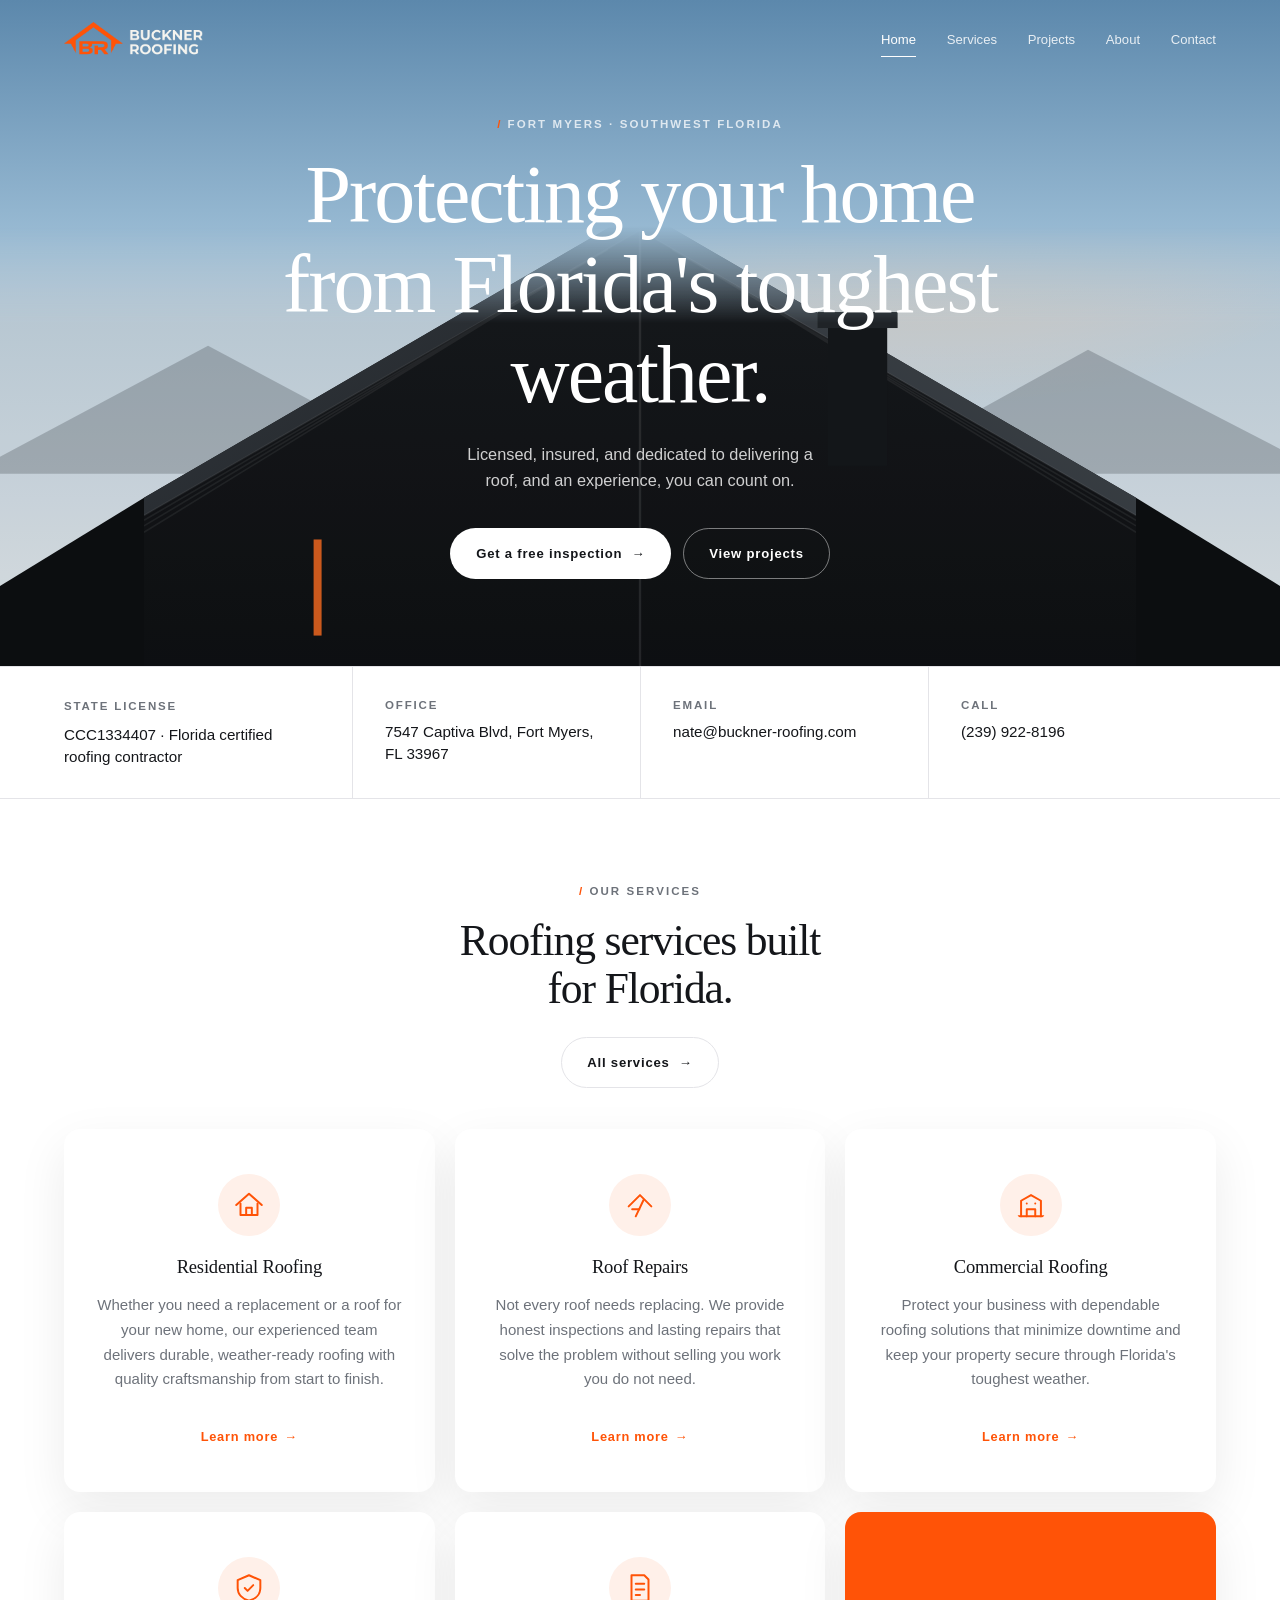
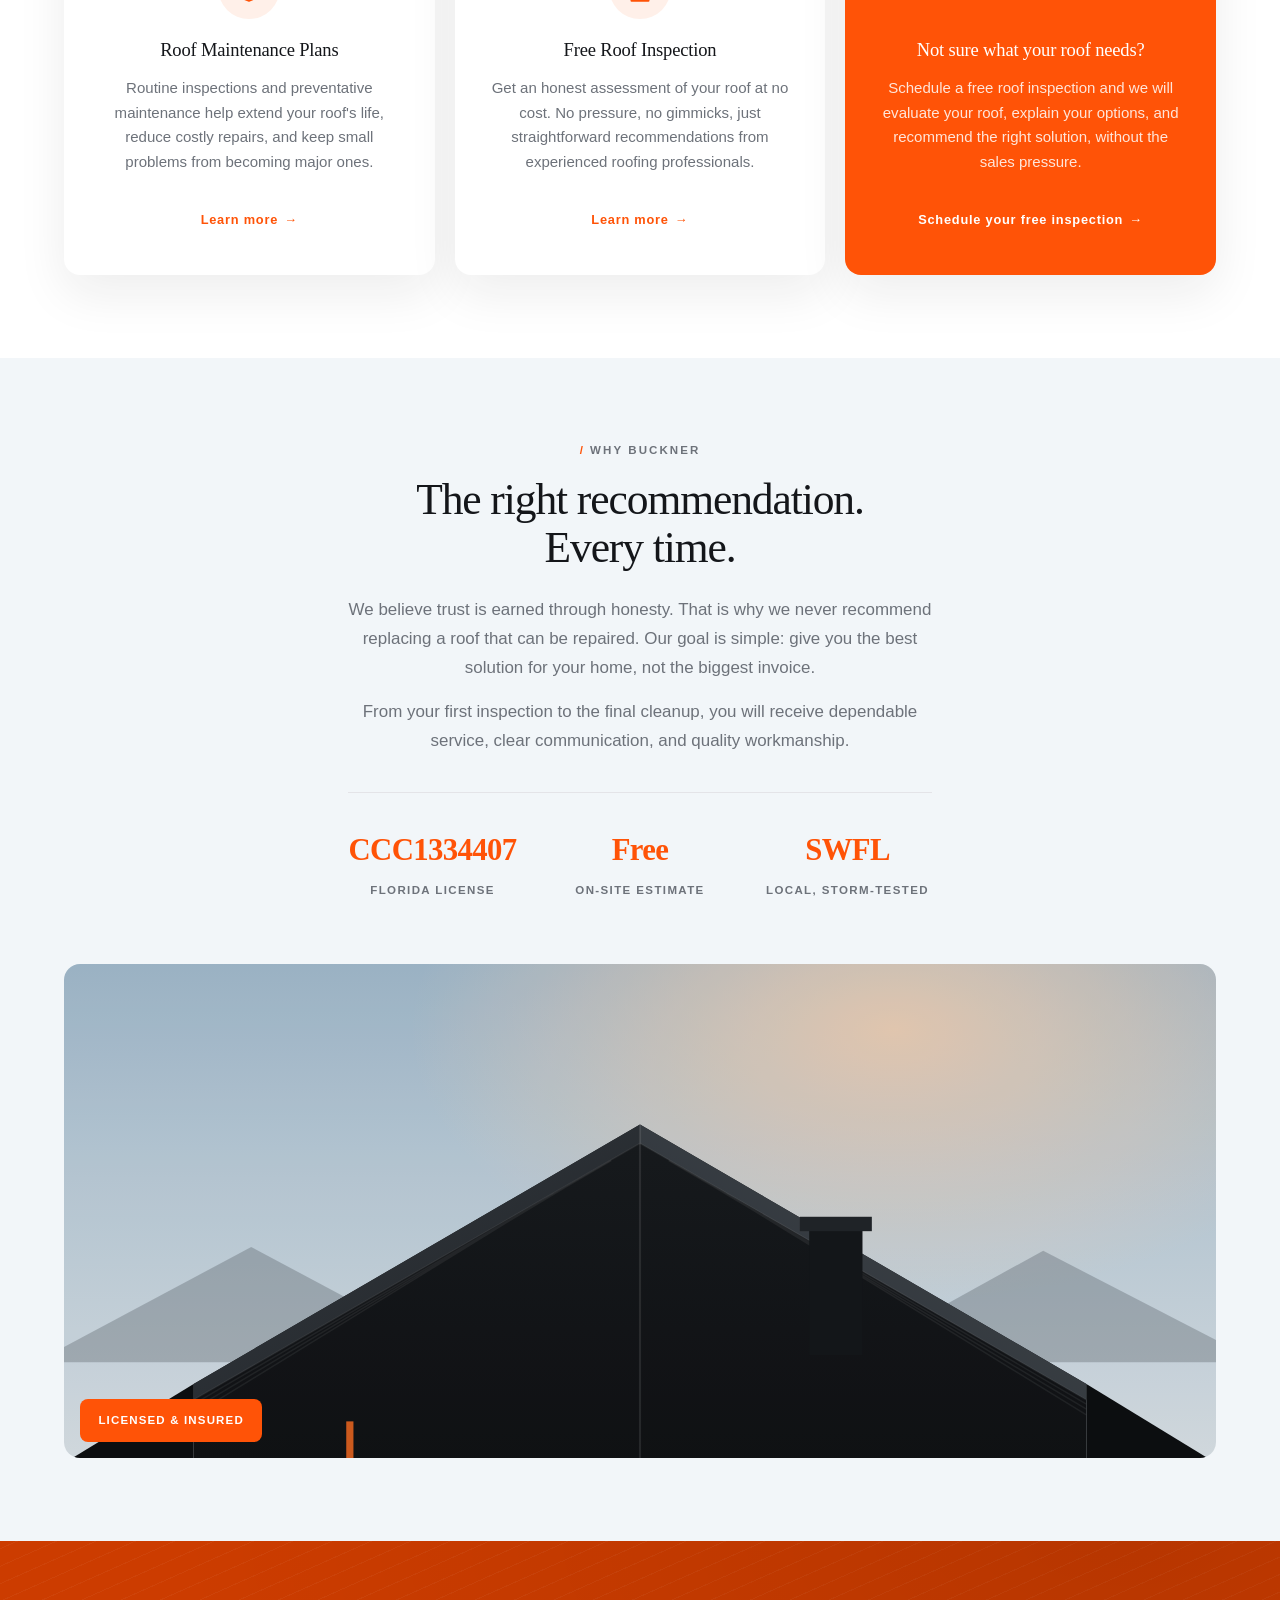
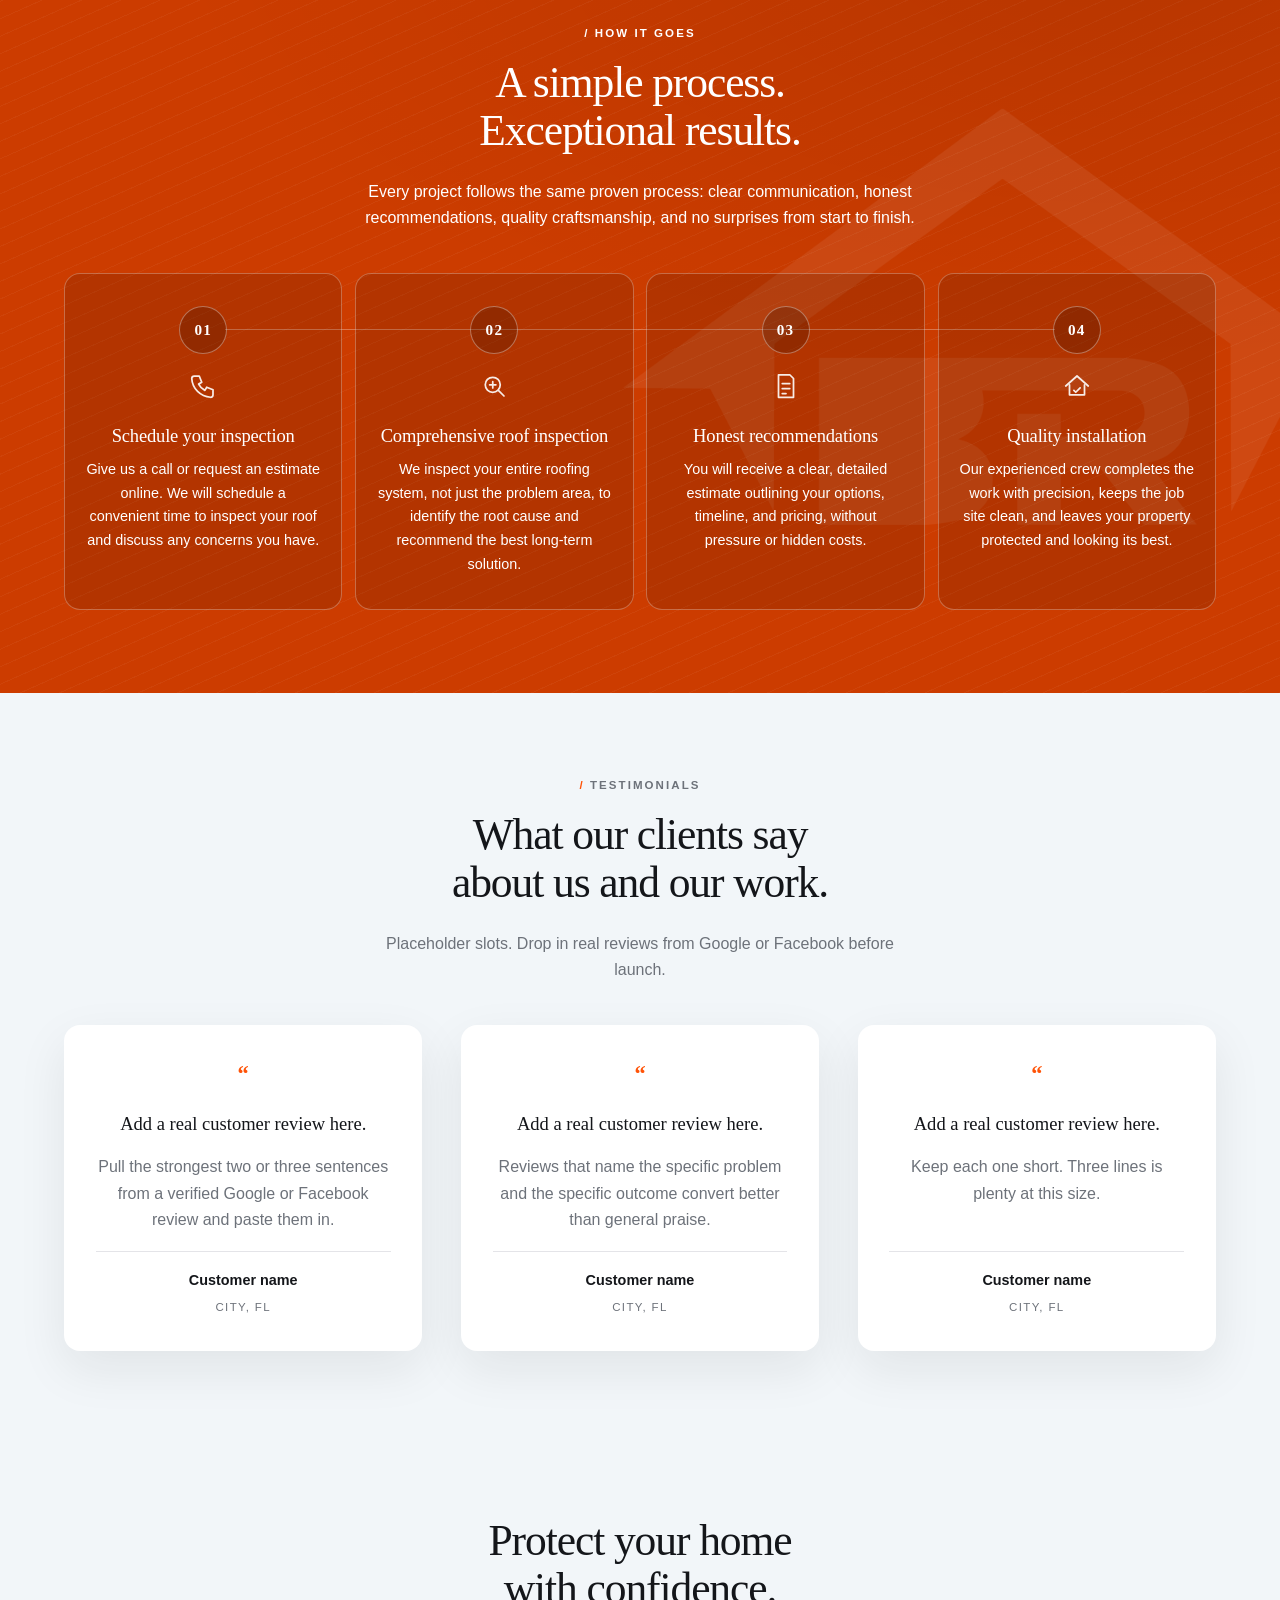
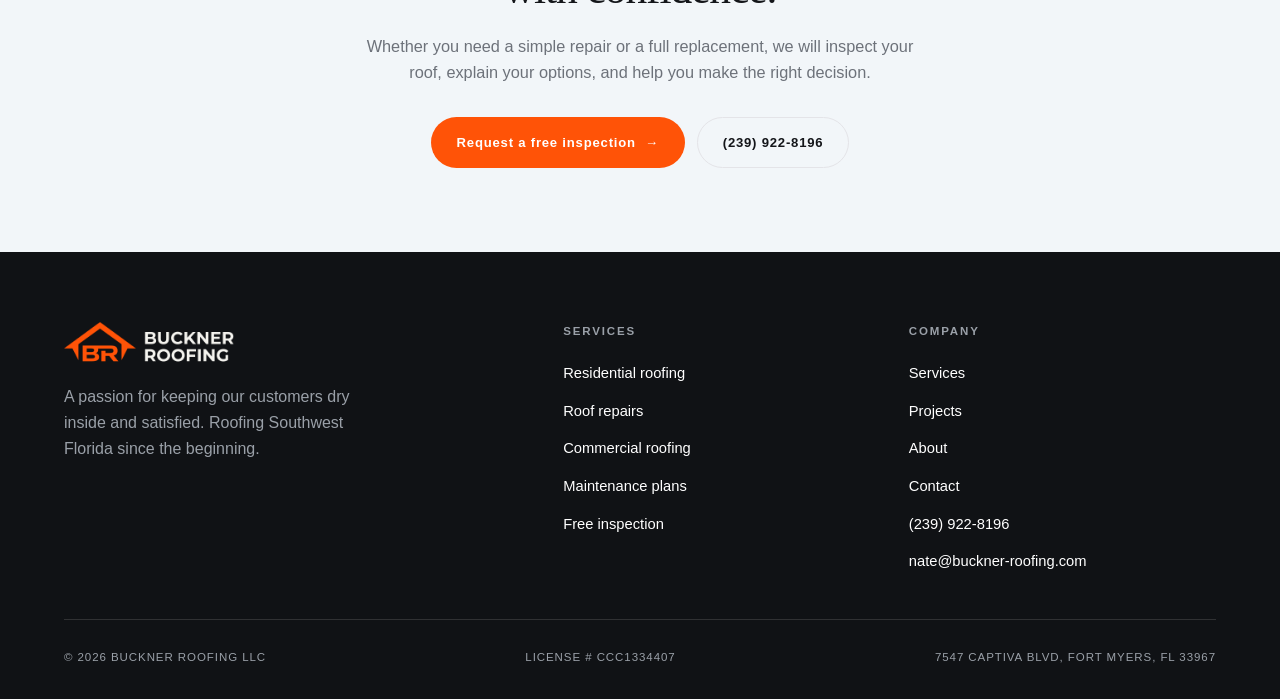
==== commit 4f926457: "Add files via upload" ====
--- a/index.html
+++ b/index.html
@@ -47,10 +47,10 @@
         <li>Free estimates</li>
       </ul>
       <span class="eyebrow">Fort Myers &middot; Southwest Florida</span>
-      <h1>Protective roofing at an <em class="hl">honest</em> price.</h1>
-      <p>A passion for keeping our customers dry inside and satisfied. Licensed, insured, and built for the way Florida weather actually behaves.</p>
+      <h1>Protecting your home<br>from Florida's toughest<br><em class="hl">weather</em>.</h1>
+      <p>Licensed, insured, and dedicated to delivering a roof, and an experience, you can count on.</p>
       <div class="hero__actions">
-      <a class="btn btn--primary" href="contact.html"><span>Get a free quote</span><span class="arrow">&rarr;</span></a>
+      <a class="btn btn--primary" href="contact.html"><span>Get a free inspection</span><span class="arrow">&rarr;</span></a>
       <a class="btn btn--light" href="projects.html"><span>View projects</span></a>
     </div>
     </div>
@@ -98,7 +98,7 @@
     <div class="sec-head rv">
       <div>
         <span class="eyebrow">Our services</span>
-                <h2>Knowledge in every sector.</h2>
+                <h2>Roofing services built<br>for&nbsp;<em class="hl">Florida</em>.</h2>
       </div>
       <div class="sec-head__aside">
         <a class="btn btn--ghost" href="services.html"><span>All services</span><span class="arrow">&rarr;</span></a>
@@ -108,37 +108,37 @@
   <article class="svc__card">
     <svg class="svc__icon" viewBox="0 0 24 24" aria-hidden="true" stroke-linecap="round" stroke-linejoin="round"><path d="M3 12 12 4l9 8"/><path d="M6 11v8h12v-8"/><path d="M10 19v-5h4v5"/></svg>
     <h3>Residential Roofing</h3>
-    <p>Flat and peak roofs, gutters, skylights, sun tunnels. Whole-home roofing handled by one crew, start to finish.</p>
+    <p>Whether you need a replacement or a roof for your new home, our experienced team delivers durable, weather-ready roofing with quality craftsmanship from start to finish.</p>
     <a class="tlink" href="services.html">Learn more <span class="arrow">&rarr;</span></a>
   </article>
   <article class="svc__card">
     <svg class="svc__icon" viewBox="0 0 24 24" aria-hidden="true" stroke-linecap="round" stroke-linejoin="round"><path d="M4 13 12 5l8 8"/><path d="M14.5 8.5 9 20"/><path d="M6.5 15h5"/></svg>
     <h3>Roof Repairs</h3>
-    <p>Sometimes you need a repair, not a whole new roof, even though plenty of companies will try to sell you one.</p>
+    <p>Not every roof needs replacing. We provide honest inspections and lasting repairs that solve the problem without selling you work you do not need.</p>
     <a class="tlink" href="services.html">Learn more <span class="arrow">&rarr;</span></a>
   </article>
   <article class="svc__card">
     <svg class="svc__icon" viewBox="0 0 24 24" aria-hidden="true" stroke-linecap="round" stroke-linejoin="round"><path d="M3 20h18"/><path d="M5 20V9l7-4 7 4v11"/><path d="M9 20v-5h6v5"/><path d="M9 11h.01M15 11h.01"/></svg>
-    <h3>Light Commercial Roofing</h3>
-    <p>A damaged roof over your business is a damaged business. We keep the building sealed and the doors open.</p>
+    <h3>Commercial Roofing</h3>
+    <p>Protect your business with dependable roofing solutions that minimize downtime and keep your property secure through Florida's toughest weather.</p>
     <a class="tlink" href="services.html">Learn more <span class="arrow">&rarr;</span></a>
   </article>
   <article class="svc__card">
     <svg class="svc__icon" viewBox="0 0 24 24" aria-hidden="true" stroke-linecap="round" stroke-linejoin="round"><path d="M12 3 4 6.5V12c0 4.6 3.4 7.8 8 9 4.6-1.2 8-4.4 8-9V6.5Z"/><path d="m9 12 2 2 4-4"/></svg>
-    <h3>Roof Maintenance Agreements</h3>
-    <p>If you live in Southwest Florida you have lived through hurricane season. Call us out and we mark some of the price off. This is our home too.</p>
+    <h3>Roof Maintenance Plans</h3>
+    <p>Routine inspections and preventative maintenance help extend your roof's life, reduce costly repairs, and keep small problems from becoming major ones.</p>
     <a class="tlink" href="services.html">Learn more <span class="arrow">&rarr;</span></a>
   </article>
   <article class="svc__card">
     <svg class="svc__icon" viewBox="0 0 24 24" aria-hidden="true" stroke-linecap="round" stroke-linejoin="round"><path d="M6 3h9l3 3v15H6Z"/><path d="M9 9h6M9 13h6M9 17h3"/></svg>
-    <h3>Free Estimate</h3>
-    <p>Call us out and we will be there as soon as we can. No pressure, no obligation, no fine print.</p>
+    <h3>Free Roof Inspection</h3>
+    <p>Get an honest assessment of your roof at no cost. No pressure, no gimmicks, just straightforward recommendations from experienced roofing professionals.</p>
     <a class="tlink" href="services.html">Learn more <span class="arrow">&rarr;</span></a>
   </article>
   <article class="svc__card svc__card--cta">
-    <h3>Not sure which one you need?</h3>
-    <p>That is what the free inspection is for. We come out, we look at the whole roof, and we tell you.</p>
-    <a class="tlink" href="contact.html">Book the inspection <span class="arrow">&rarr;</span></a>
+    <h3>Not sure what your roof needs?</h3>
+    <p>Schedule a free roof inspection and we will evaluate your roof, explain your options, and recommend the right solution, without the sales pressure.</p>
+    <a class="tlink" href="contact.html">Schedule your free inspection <span class="arrow">&rarr;</span></a>
   </article>
 </div>
   </div>
@@ -149,9 +149,9 @@
     <div class="duo">
       <div class="rv">
         <span class="eyebrow">Why Buckner</span>
-                <h2>We would rather fix it than sell you something you do not need.</h2>
-        <p class="lead" style="margin-top:1.5rem;">Plenty of roofers look at an ageing roof and see a replacement. We look at it and see a roof. Sometimes the answer really is a repair, and we will tell you so, even when the bigger invoice is sitting right there.</p>
-        <p style="margin-top:1rem;">That is the whole business. Show up when we say we will, do the work properly, leave the property clean, and be straight with people about what their roof actually needs.</p>
+                <h2>The right recommendation.<br><em class="hl">Every&nbsp;time</em>.</h2>
+        <p class="lead" style="margin-top:1.5rem;">We believe trust is earned through honesty. That is why we never recommend replacing a roof that can be repaired. Our goal is simple: give you the best solution for your home, not the biggest invoice.</p>
+        <p style="margin-top:1rem;">From your first inspection to the final cleanup, you will receive dependable service, clear communication, and quality workmanship.</p>
         <div class="stats">
           <div><span class="stats__n">CCC1334407</span><span class="stats__l">Florida license</span></div>
           <div><span class="stats__n">Free</span><span class="stats__l">On-site estimate</span></div>
@@ -170,34 +170,34 @@
     <div class="sec-head rv">
       <div>
         <span class="eyebrow">How it goes</span>
-        <h2>Four steps, no surprises.</h2>
-      </div>
-      <div class="sec-head__aside"><p>Every job runs the same way, whether it is three shingles or three thousand square feet.</p></div>
+        <h2>A simple process.<br><em class="hl">Exceptional&nbsp;results</em>.</h2>
+      </div>
+      <div class="sec-head__aside"><p>Every project follows the same proven process: clear communication, honest recommendations, quality craftsmanship, and no surprises from start to finish.</p></div>
     </div>
     <div class="steps rv">
       <div class="step">
         <span class="step__n">01</span>
         <svg class="step__i" viewBox="0 0 24 24" aria-hidden="true" fill="none" stroke-linecap="round" stroke-linejoin="round"><path d="M5 4h4l2 5-2.5 1.5a11 11 0 0 0 5 5L15 13l5 2v4a2 2 0 0 1-2 2A16 16 0 0 1 3 6a2 2 0 0 1 2-2Z"/></svg>
-        <h3>You call</h3>
-        <p>Tell us what you are seeing. A stain, a leak, a storm, or just a roof that has been up there a long time.</p>
+        <h3>Schedule your inspection</h3>
+        <p>Give us a call or request an estimate online. We will schedule a convenient time to inspect your roof and discuss any concerns you have.</p>
       </div>
       <div class="step">
         <span class="step__n">02</span>
         <svg class="step__i" viewBox="0 0 24 24" aria-hidden="true" fill="none" stroke-linecap="round" stroke-linejoin="round"><circle cx="11" cy="11" r="6"/><path d="m20 20-4.5-4.5"/><path d="M8.5 11h5M11 8.5v5"/></svg>
-        <h3>We inspect</h3>
-        <p>We come out and look at all of it, not just the spot you pointed at. Free, and with no obligation attached.</p>
+        <h3>Comprehensive roof inspection</h3>
+        <p>We inspect your entire roofing system, not just the problem area, to identify the root cause and recommend the best long-term solution.</p>
       </div>
       <div class="step">
         <span class="step__n">03</span>
         <svg class="step__i" viewBox="0 0 24 24" aria-hidden="true" fill="none" stroke-linecap="round" stroke-linejoin="round"><path d="M6 3h9l3 3v15H6Z"/><path d="M9 10h6M9 14h6M9 18h3"/></svg>
-        <h3>You get the honest version</h3>
-        <p>Repair or replace, what it costs, and how long it takes. In plain language, in writing.</p>
+        <h3>Honest recommendations</h3>
+        <p>You will receive a clear, detailed estimate outlining your options, timeline, and pricing, without pressure or hidden costs.</p>
       </div>
       <div class="step">
         <span class="step__n">04</span>
         <svg class="step__i" viewBox="0 0 24 24" aria-hidden="true" fill="none" stroke-linecap="round" stroke-linejoin="round"><path d="M3 12 12 4l9 8"/><path d="M6 11v8h12v-8"/><path d="m9.5 15.5 1.5 1.5 3.5-3.5"/></svg>
-        <h3>We build it</h3>
-        <p>One crew, start to finish. We clean up after ourselves and we leave the property the way we found it.</p>
+        <h3>Quality installation</h3>
+        <p>Our experienced crew completes the work with precision, keeps the job site clean, and leaves your property protected and looking its best.</p>
       </div>
     </div>
   </div>
@@ -208,7 +208,7 @@
     <div class="sec-head rv">
       <div>
         <span class="eyebrow">Testimonials</span>
-                <h2>What our clients say about us and our work.</h2>
+                <h2>What our clients say<br>about us and our&nbsp;work.</h2>
       </div>
       <div class="sec-head__aside"><p>Placeholder slots. Drop in real reviews from Google or Facebook before launch.</p></div>
     </div>
@@ -237,11 +237,11 @@
 <section class="section cta section--ink">
   <div class="shell cta__in">
     <div>
-            <h2>Ready to know exactly where your roof stands?</h2>
-      <p class="lead" style="margin-top:1.25rem;">The estimate is free and there is no obligation. We come out, we look at everything, and we tell you the truth about what you need.</p>
+            <h2>Protect your home<br>with&nbsp;<em class="hl">confidence</em>.</h2>
+      <p class="lead" style="margin-top:1.25rem;">Whether you need a simple repair or a full replacement, we will inspect your roof, explain your options, and help you make the right decision.</p>
     </div>
     <div class="cta__actions">
-      <a class="btn btn--primary" href="contact.html"><span>Get a free estimate</span><span class="arrow">&rarr;</span></a>
+      <a class="btn btn--primary" href="contact.html"><span>Request a free inspection</span><span class="arrow">&rarr;</span></a>
       <a class="btn btn--light" href="tel:+12399228196"><span>(239) 922-8196</span></a>
     </div>
   </div>
@@ -255,7 +255,7 @@
       </div>
       <div>
         <h4>Services</h4>
-        <ul><li><a href="services.html">Residential roofing</a></li><li><a href="services.html">Roof repairs</a></li><li><a href="services.html">Light commercial</a></li><li><a href="services.html">Maintenance agreements</a></li><li><a href="services.html">Free estimate</a></li></ul>
+        <ul><li><a href="services.html">Residential roofing</a></li><li><a href="services.html">Roof repairs</a></li><li><a href="services.html">Commercial roofing</a></li><li><a href="services.html">Maintenance plans</a></li><li><a href="services.html">Free inspection</a></li></ul>
       </div>
       <div>
         <h4>Company</h4>
--- a/index.css
+++ b/index.css
@@ -488,9 +488,9 @@
   align-items: center;
   justify-content: flex-start;
   text-align: center;
-  padding-block: clamp(6rem, 9vw, 7.5rem) 0;
-}
-[data-layout="crest"] .hero h1 { max-width: 14ch; }
+  padding-block: clamp(6rem, 9vw, 7.5rem) clamp(2rem, 4vw, 3.25rem);
+}
+[data-layout="crest"] .hero h1 { max-width: none; }
 [data-layout="crest"] .hero p { max-width: 40ch; text-align: center; }
 [data-layout="crest"] .hero__actions { justify-content: center; }
 [data-layout="crest"] .hero .eyebrow { color: rgba(255, 255, 255, 0.75); }
@@ -572,11 +572,20 @@
 [data-layout="crest"] .svc__card { border-color: transparent; box-shadow: var(--shadow); }
 [data-layout="crest"] .svc__card:hover { box-shadow: var(--shadow-lg); }
 
-/* the sixth cell of a 3-up grid holding five services */
-.svc__card--cta { background: var(--orange); color: #fff; border-color: var(--orange); justify-content: flex-end; }
+/* the sixth cell of a 3-up grid holding five services.
+   top-aligned to match the white cards, with the link pinned to the bottom.
+   the spacer stands in for the icon disc so the heading baselines line up. */
+.svc__card--cta { background: var(--orange); color: #fff; border-color: var(--orange); justify-content: flex-start; }
 .svc__card--cta:hover { background: var(--orange-deep); }
 .svc__card--cta p { color: rgba(255, 255, 255, 0.85); }
-.svc__card--cta .tlink { color: #fff; }
+.svc__card--cta .tlink { color: #fff; margin-top: auto; padding-top: 1.1rem; }
+[data-layout="crest"] .svc__card--cta { text-align: left; align-items: stretch; }
+[data-layout="crest"] .svc__card--cta::before {
+  content: "";
+  display: block;
+  width: 62px;
+  height: 62px;
+}
 
 /* ---------- 13. DUO ---------- */
 .duo { display: grid; gap: clamp(2.25rem, 5vw, 5rem); align-items: center; }
@@ -1471,7 +1480,7 @@
 .cta__actions .btn { flex: 1 1 100%; justify-content: center; }
 
   [data-layout="crest"] .hero__frame { min-height: 560px; }
-  [data-layout="crest"] .hero__in { padding-block: 5.75rem 0; }
+  [data-layout="crest"] .hero__in { padding-block: 5.75rem 1.75rem; }
   [data-layout="crest"] .hero__media { height: 48%; }
 
   /* page headers: the nav is ~58px, not 128px */
@@ -1538,3 +1547,8 @@
   .foot__logo .brand { width: 143px; height: 36px; }
 }
 
+
+/* --- late overrides: nine copy-edit tweaks from Bailey's revision list --- */
+/* #6 breathing room between the four process cards on the orange band */
+.section--brand .steps { gap: clamp(0.6rem, 1vw, 1rem) !important; }
+[data-layout="crest"] .section--brand .steps::before { left: 14%; right: 14%; }
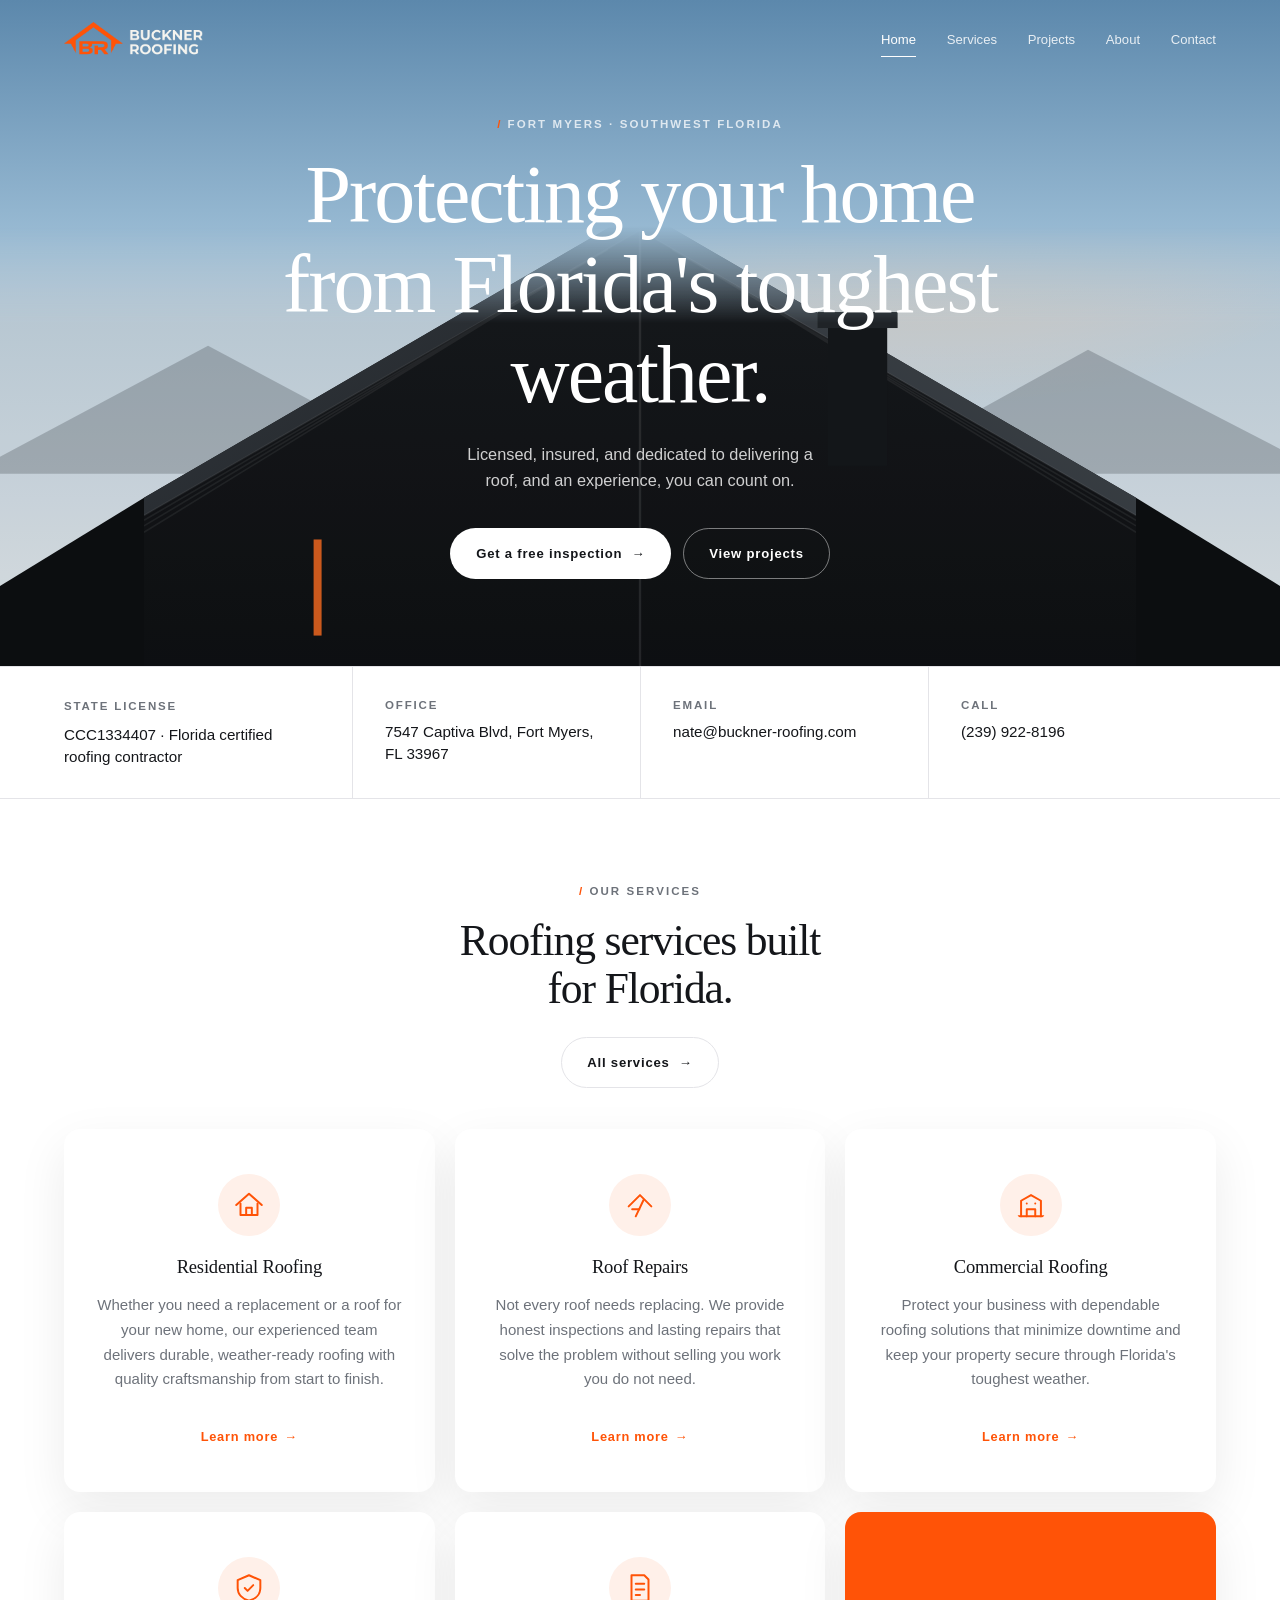
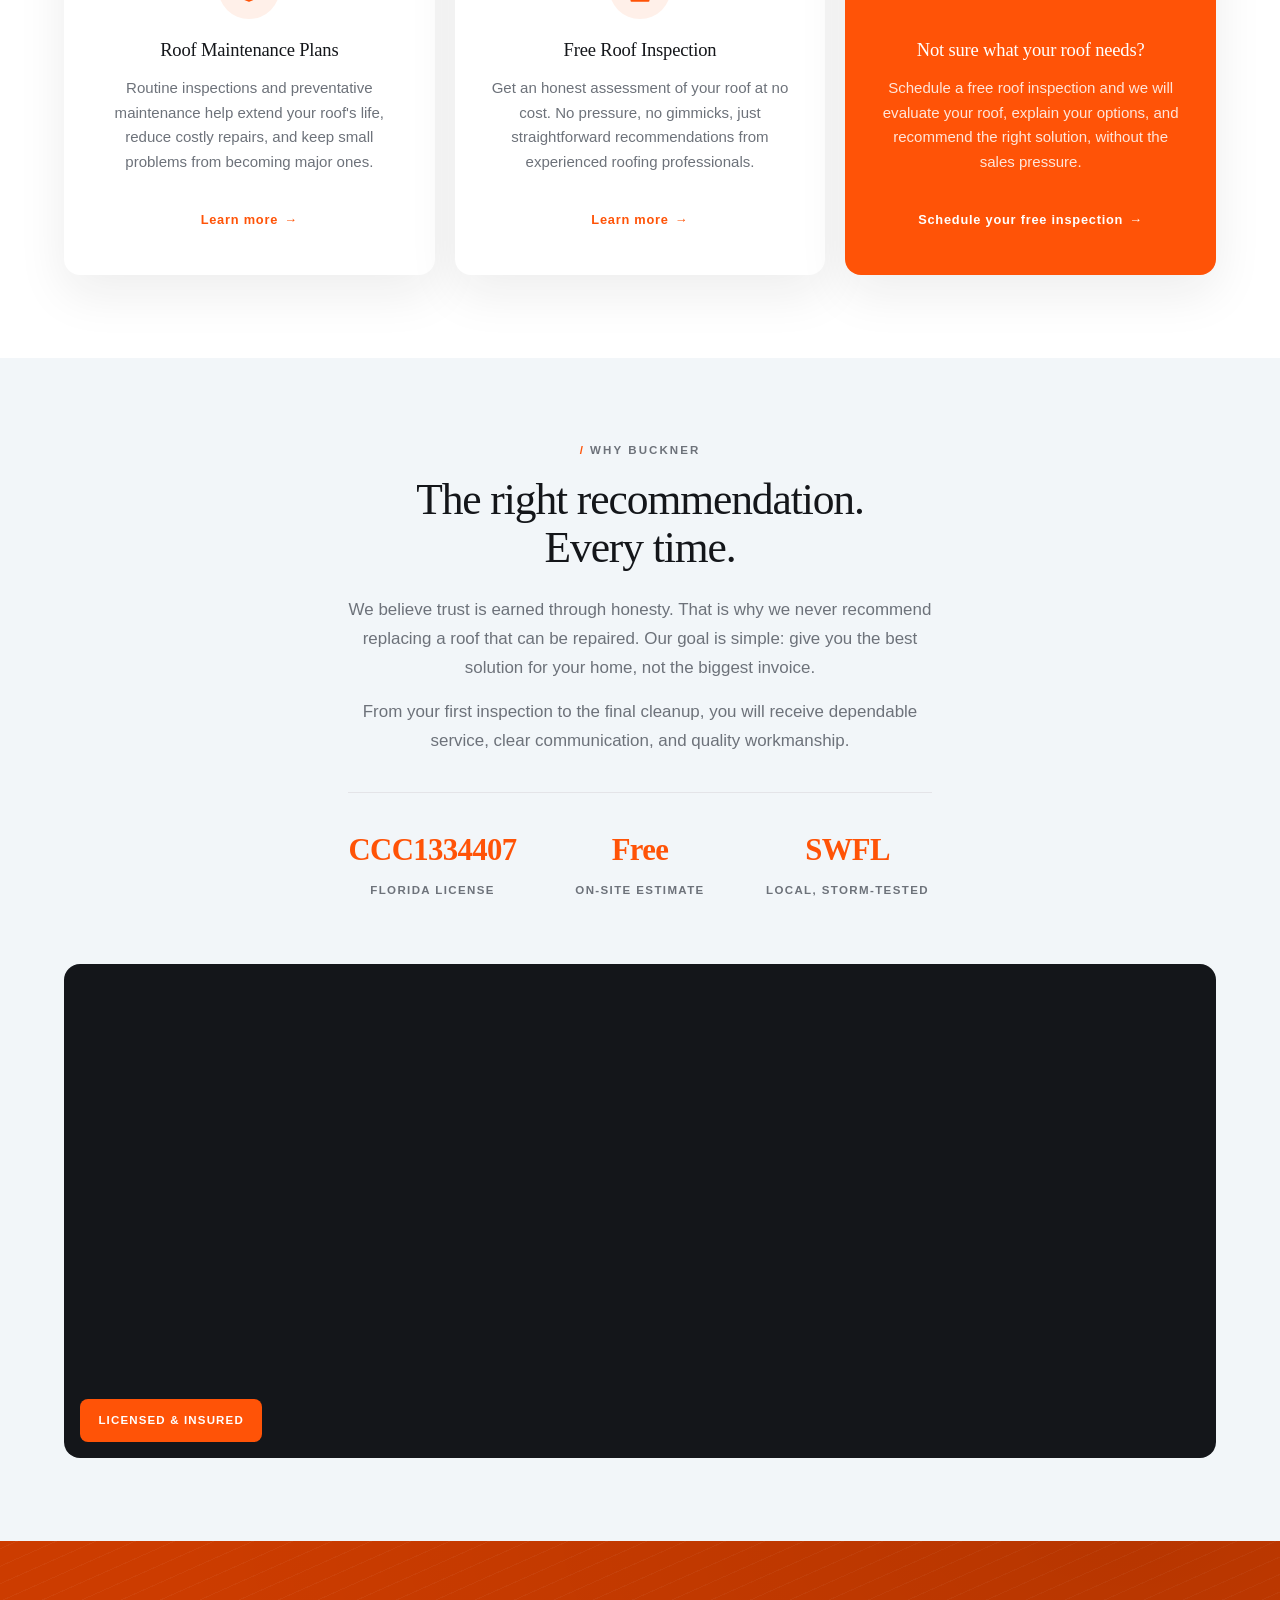
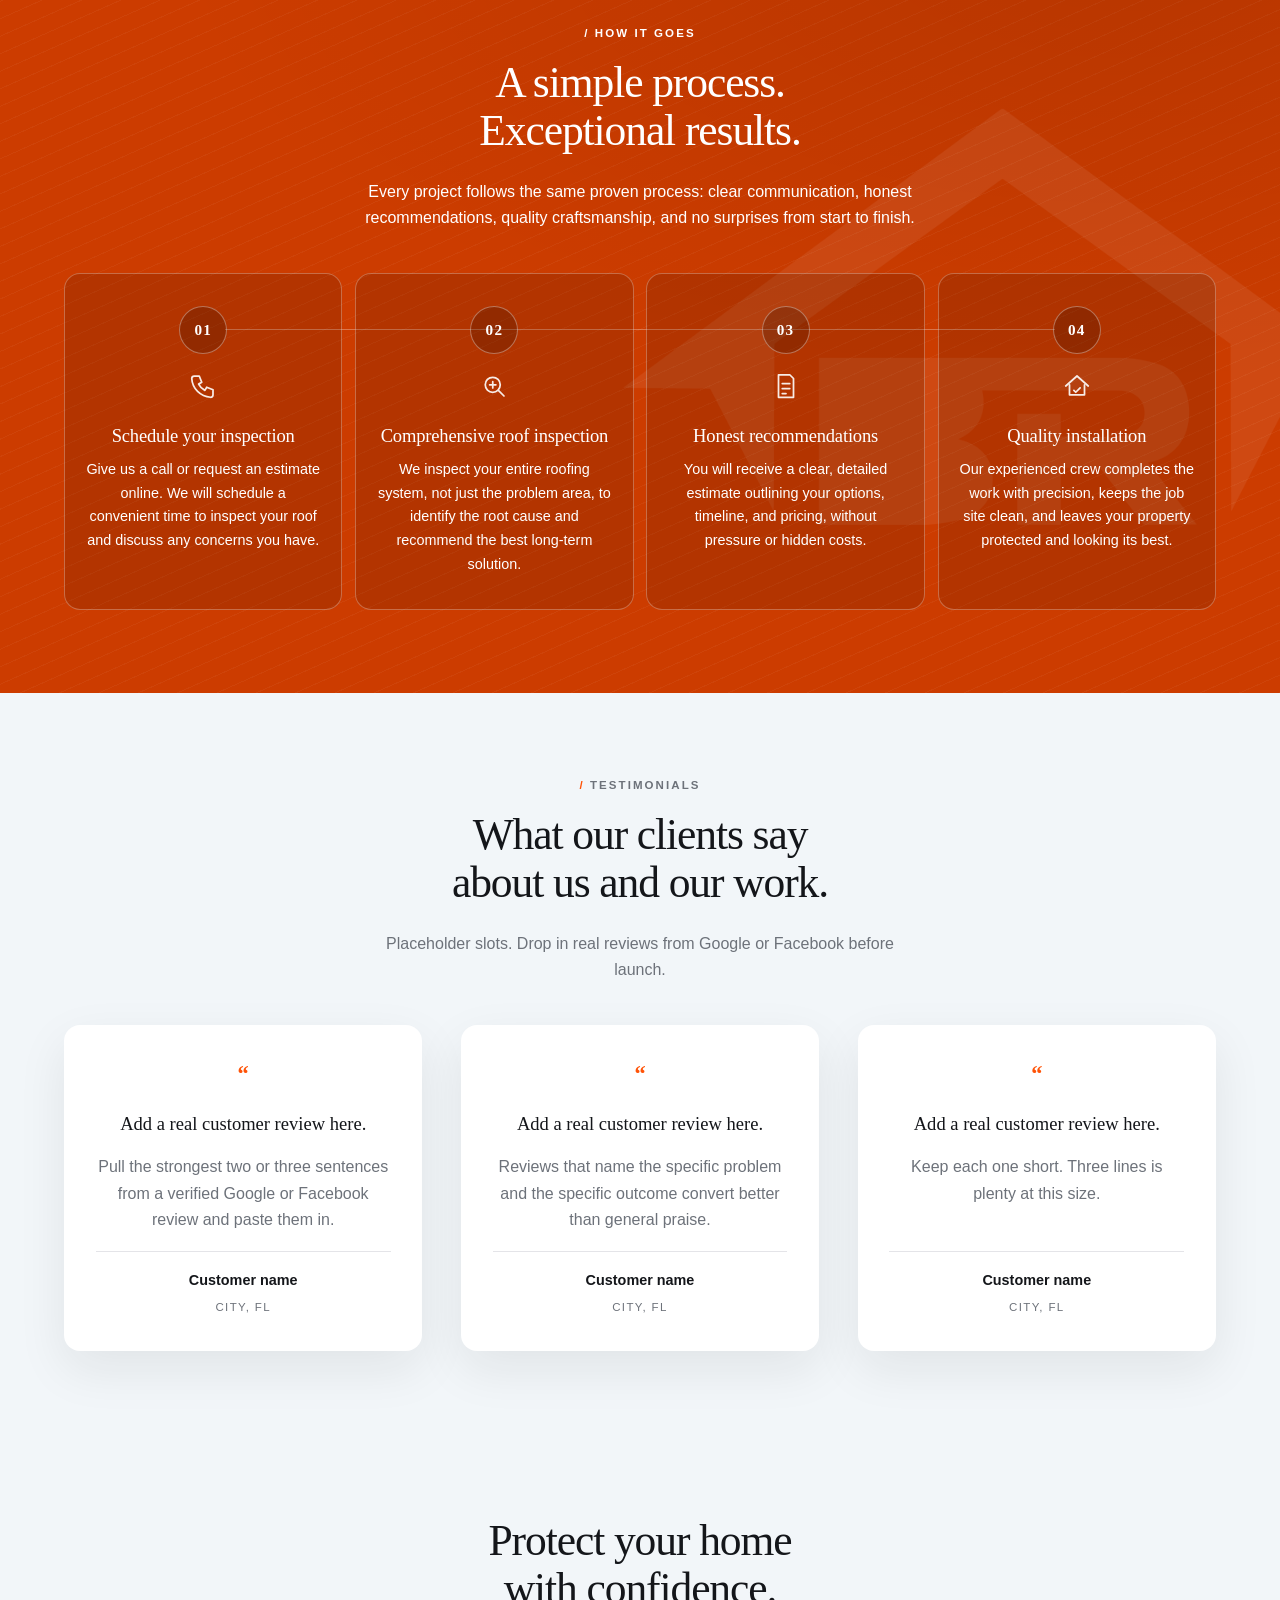
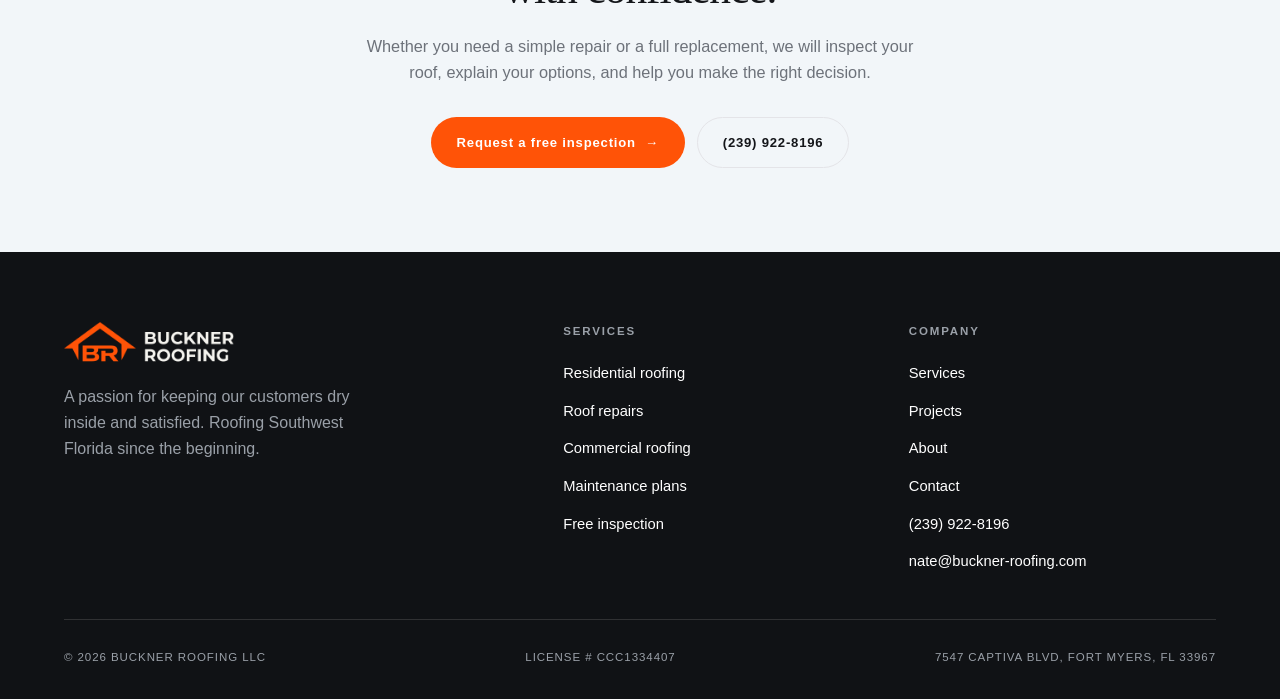
==== commit 76c61359: "Add files via upload" ====
--- a/index.html
+++ b/index.html
@@ -158,7 +158,7 @@
           <div><span class="stats__n">SWFL</span><span class="stats__l">Local, storm-tested</span></div>
         </div>
       </div>
-      <div class="duo__media rv">
+      <div class="duo__media duo__media--feature rv">
         <span class="duo__badge">Licensed &amp; insured</span>
       </div>
     </div>
--- a/index.css
+++ b/index.css
@@ -69,12 +69,10 @@
 
   --ease: cubic-bezier(0.22, 1, 0.36, 1);
 
-  /* Hero visual.
-     Layer 1: Buckner's own photograph, still hosted on their Webflow CDN.
-     Layer 2: a drawn roofline scene that shows through if layer 1 fails to load.
-     To move to self-hosted art, replace the first url() with url("images/hero.jpg"). */
+  /* Hero visual — the client's own SWFL neighbourhood photo, self-hosted.
+     Layer 2 is a drawn roofline scene that shows through only if the photo fails to load. */
   --img-hero:
-    url("https://cdn.prod.website-files.com/6345811585993ec91eadc2dc/63a08ba09f904f48ae857992_filtergrade-4T4AcGJvARQ-unsplash.jpg"),
+    url("images/hero.jpg"),
     url("data:image/svg+xml,%3Csvg%20xmlns%3D%22http%3A%2F%2Fwww.w3.org%2F2000%2Fsvg%22%20viewBox%3D%220%200%201600%20900%22%20preserveAspectRatio%3D%22xMidYMax%20slice%22%3E%3Cdefs%3E%3ClinearGradient%20id%3D%22sky%22%20x1%3D%220%22%20y1%3D%220%22%20x2%3D%220%22%20y2%3D%221%22%3E%3Cstop%20offset%3D%220%22%20stop-color%3D%22%239db9cf%22%2F%3E%3Cstop%20offset%3D%220.45%22%20stop-color%3D%22%23c3d5e2%22%2F%3E%3Cstop%20offset%3D%221%22%20stop-color%3D%22%23e9eff3%22%2F%3E%3C%2FlinearGradient%3E%3CradialGradient%20id%3D%22sun%22%20cx%3D%220.72%22%20cy%3D%220.22%22%20r%3D%220.42%22%3E%3Cstop%20offset%3D%220%22%20stop-color%3D%22%23ffd9b8%22%20stop-opacity%3D%220.85%22%2F%3E%3Cstop%20offset%3D%221%22%20stop-color%3D%22%23ffd9b8%22%20stop-opacity%3D%220%22%2F%3E%3C%2FradialGradient%3E%3ClinearGradient%20id%3D%22p1%22%20x1%3D%220%22%20y1%3D%220%22%20x2%3D%221%22%20y2%3D%221%22%3E%3Cstop%20offset%3D%220%22%20stop-color%3D%22%233a3f45%22%2F%3E%3Cstop%20offset%3D%221%22%20stop-color%3D%22%2322262a%22%2F%3E%3C%2FlinearGradient%3E%3ClinearGradient%20id%3D%22p2%22%20x1%3D%221%22%20y1%3D%220%22%20x2%3D%220%22%20y2%3D%221%22%3E%3Cstop%20offset%3D%220%22%20stop-color%3D%22%234a5057%22%2F%3E%3Cstop%20offset%3D%221%22%20stop-color%3D%22%232c3136%22%2F%3E%3C%2FlinearGradient%3E%3ClinearGradient%20id%3D%22p3%22%20x1%3D%220%22%20y1%3D%220%22%20x2%3D%220%22%20y2%3D%221%22%3E%3Cstop%20offset%3D%220%22%20stop-color%3D%22%23191c1f%22%2F%3E%3Cstop%20offset%3D%221%22%20stop-color%3D%22%230e1013%22%2F%3E%3C%2FlinearGradient%3E%3C%2Fdefs%3E%3Crect%20width%3D%221600%22%20height%3D%22900%22%20fill%3D%22url%28%23sky%29%22%2F%3E%3Crect%20width%3D%221600%22%20height%3D%22900%22%20fill%3D%22url%28%23sun%29%22%2F%3E%3Cpath%20d%3D%22M0%20640%20L300%20470%20L640%20640%20Z%22%20fill%3D%22%238f%20a%22%20opacity%3D%220%22%2F%3E%3Cg%20opacity%3D%220.35%22%3E%3Cpath%20d%3D%22M-40%20660%20L260%20500%20L560%20660%20Z%22%20fill%3D%22%235d666e%22%2F%3E%3Cpath%20d%3D%22M1080%20660%20L1360%20505%20L1660%20660%20Z%22%20fill%3D%22%235d666e%22%2F%3E%3C%2Fg%3E%3Cpath%20d%3D%22M180%20900%20L180%20690%20L800%20330%20L1420%20690%20L1420%20900%20Z%22%20fill%3D%22url%28%23p3%29%22%2F%3E%3Cpath%20d%3D%22M800%20330%20L1420%20690%20L1420%20712%20L800%20356%20Z%22%20fill%3D%22url%28%23p2%29%22%2F%3E%3Cpath%20d%3D%22M800%20330%20L180%20690%20L180%20712%20L800%20356%20Z%22%20fill%3D%22url%28%23p1%29%22%2F%3E%3Cg%20stroke%3D%22%23ffffff%22%20stroke-opacity%3D%220.07%22%20stroke-width%3D%222%22%3E%3Cpath%20d%3D%22M800%20356%20L1420%20712%22%2F%3E%3Cpath%20d%3D%22M840%20380%20L1420%20718%20M880%20403%20L1420%20725%20M920%20426%20L1420%20733%22%2F%3E%3Cpath%20d%3D%22M800%20356%20L180%20712%22%2F%3E%3Cpath%20d%3D%22M760%20380%20L180%20718%20M720%20403%20L180%20725%20M680%20426%20L180%20733%22%2F%3E%3C%2Fg%3E%3Cpath%20d%3D%22M800%20330%20L800%20900%22%20stroke%3D%22%23ffffff%22%20stroke-opacity%3D%220.10%22%20stroke-width%3D%223%22%2F%3E%3Crect%20x%3D%221035%22%20y%3D%22470%22%20width%3D%2274%22%20height%3D%22180%22%20fill%3D%22%2315181b%22%2F%3E%3Crect%20x%3D%221022%22%20y%3D%22458%22%20width%3D%22100%22%20height%3D%2220%22%20fill%3D%22%2322262a%22%2F%3E%3Cpath%20d%3D%22M0%20900%20L0%20800%20L180%20690%20L180%20900%20Z%22%20fill%3D%22%230d0f11%22%2F%3E%3Cpath%20d%3D%22M1600%20900%20L1600%20800%20L1420%20690%20L1420%20900%20Z%22%20fill%3D%22%230d0f11%22%2F%3E%3Cg%20fill%3D%22%23f26a21%22%20opacity%3D%220.9%22%3E%3Crect%20x%3D%22392%22%20y%3D%22742%22%20width%3D%2210%22%20height%3D%22120%22%2F%3E%3C%2Fg%3E%3Crect%20width%3D%221600%22%20height%3D%22900%22%20fill%3D%22%230b0b0c%22%20opacity%3D%220.08%22%2F%3E%3C%2Fsvg%3E");
 }
 
@@ -1552,3 +1550,7 @@
 /* #6 breathing room between the four process cards on the orange band */
 .section--brand .steps { gap: clamp(0.6rem, 1vw, 1rem) !important; }
 [data-layout="crest"] .section--brand .steps::before { left: 14%; right: 14%; }
+
+/* the home "Why Buckner" block uses the SECOND client photo, so the hero and the
+   feature block show two different shots rather than the same one twice. */
+.duo__media--feature { background-image: url("images/feature.jpg"); }
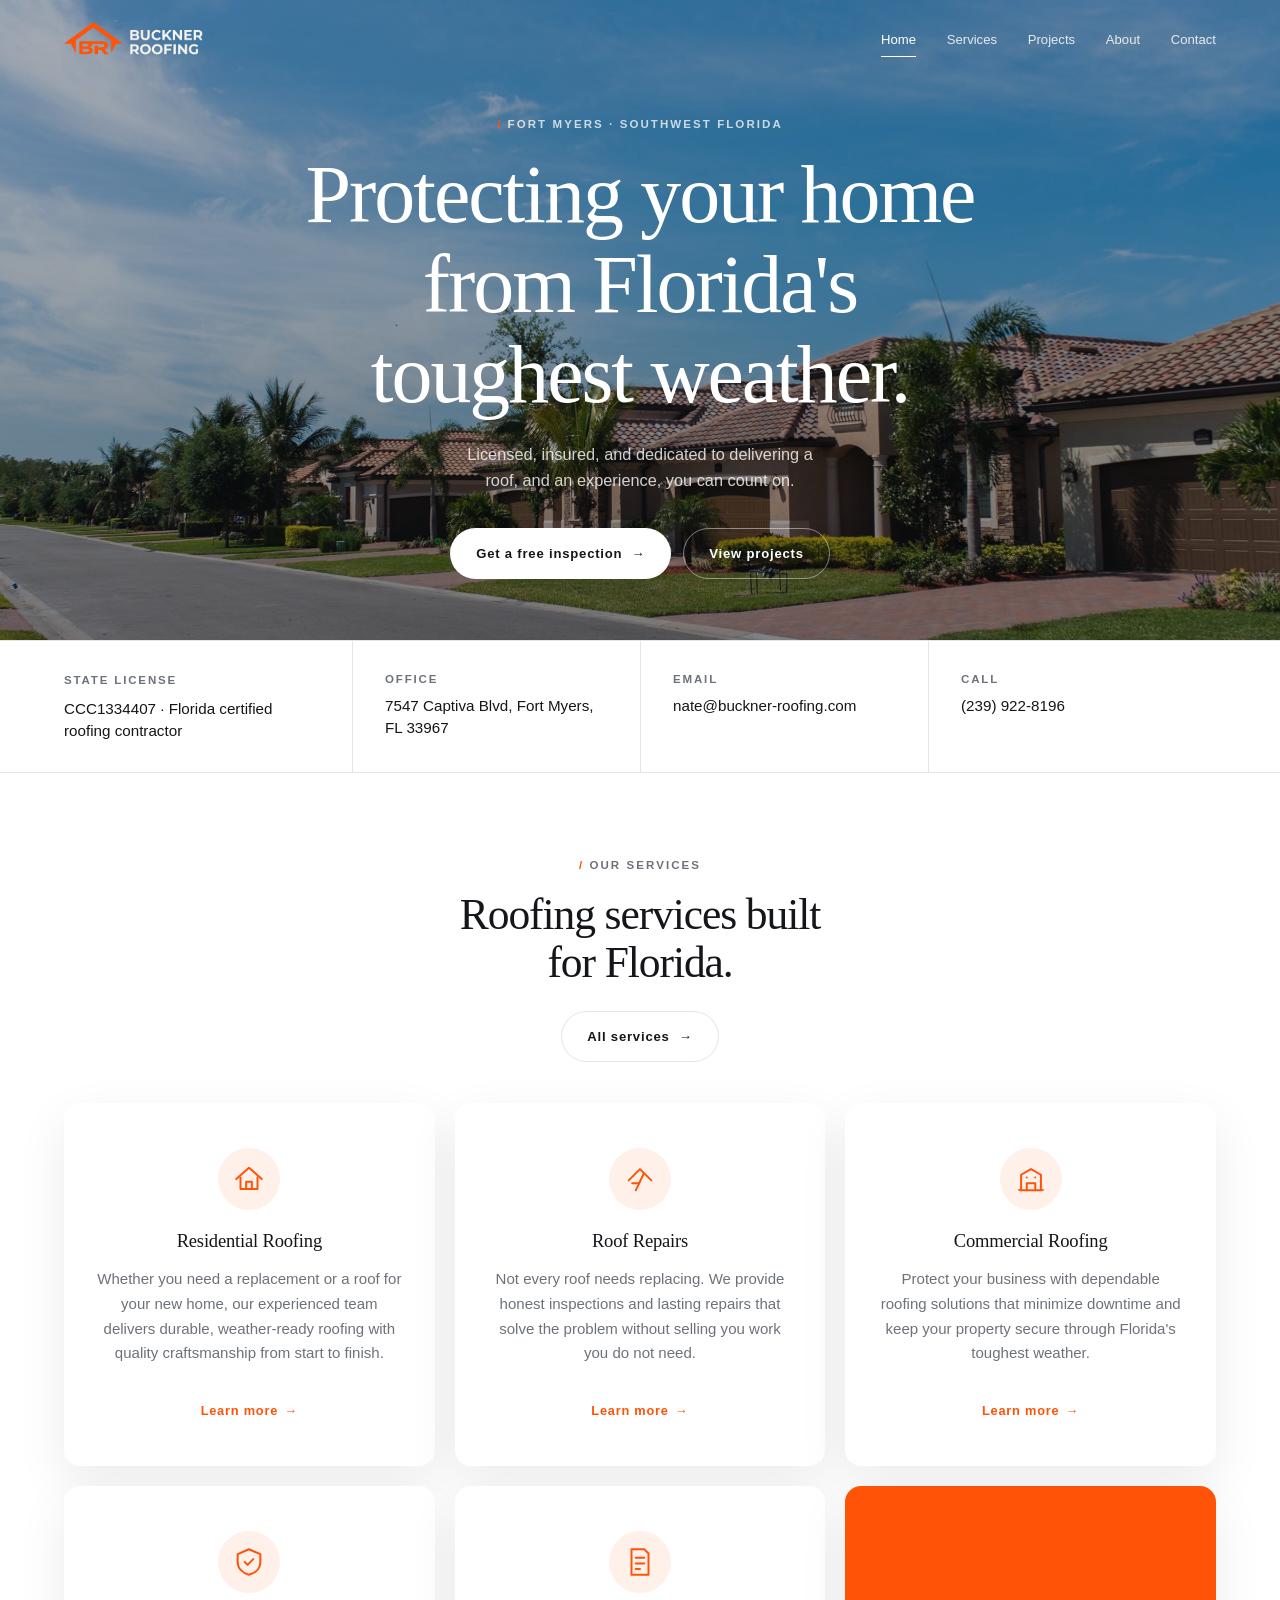
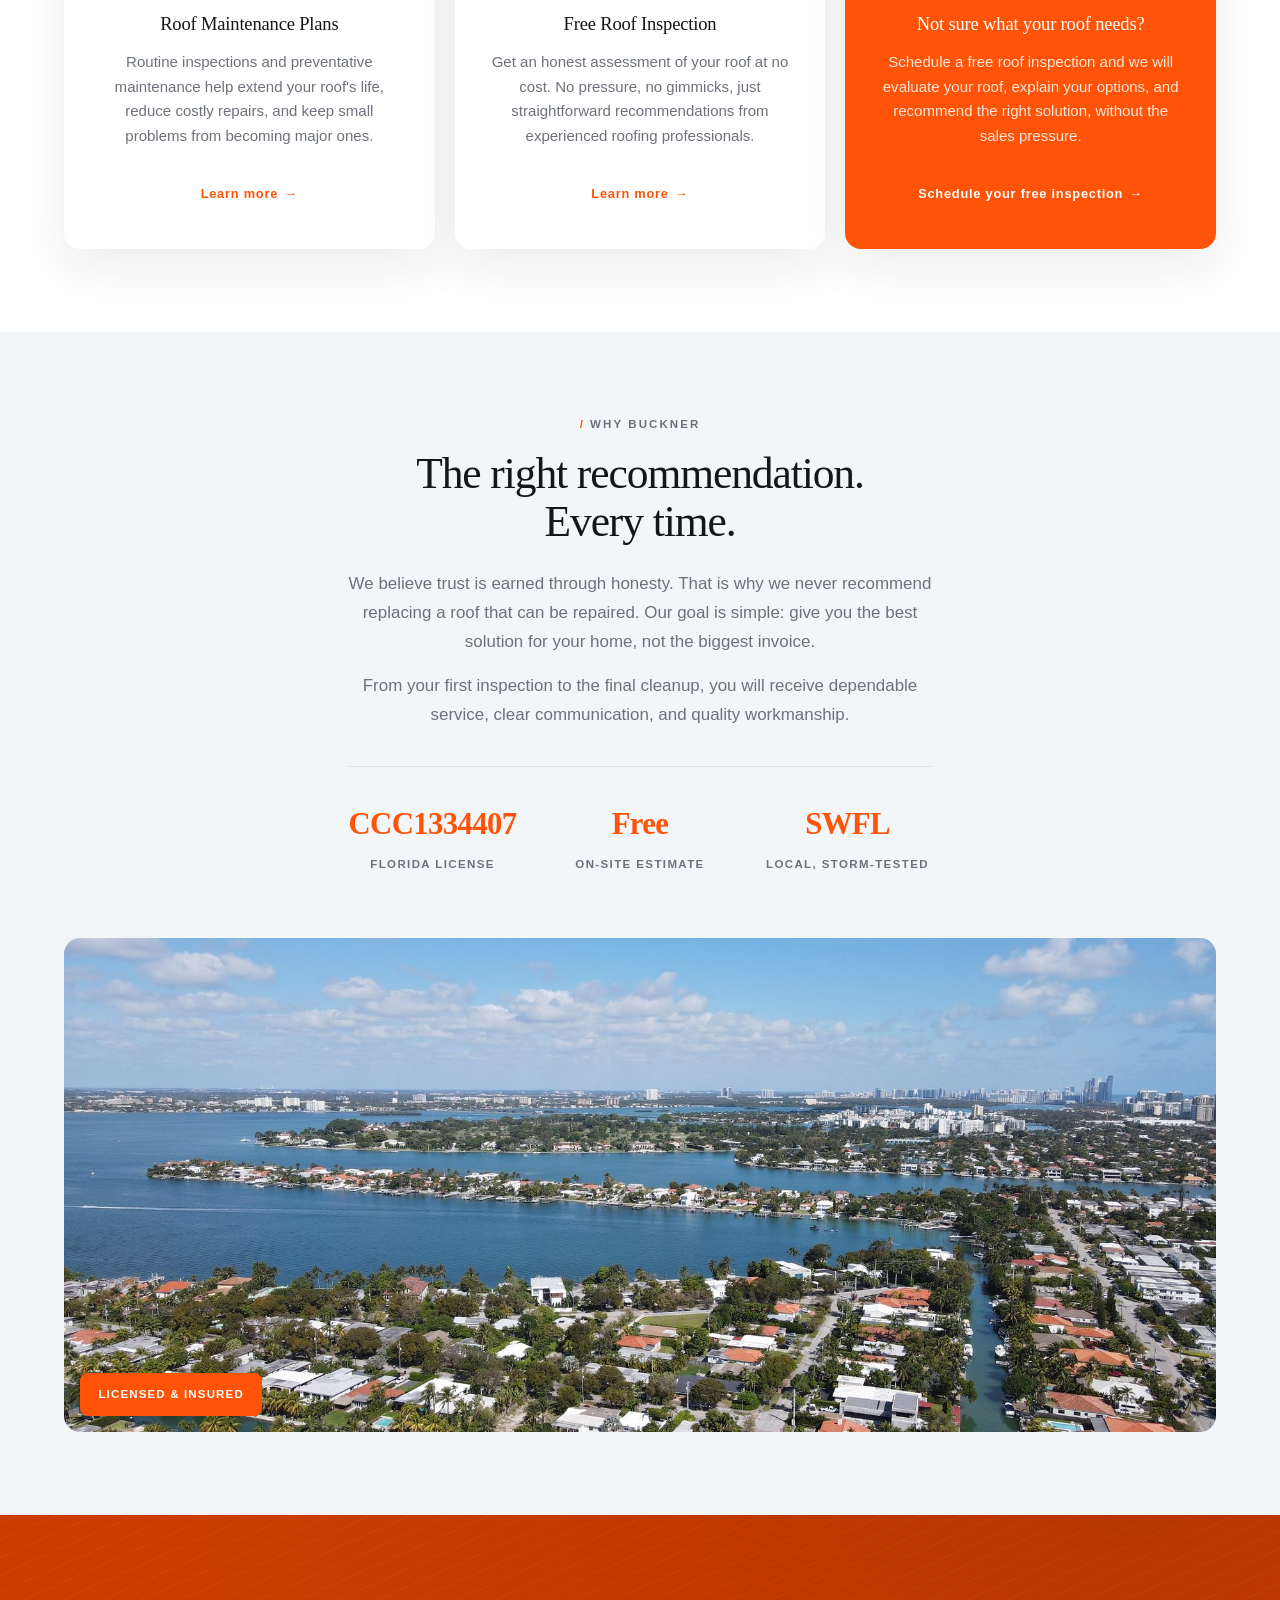
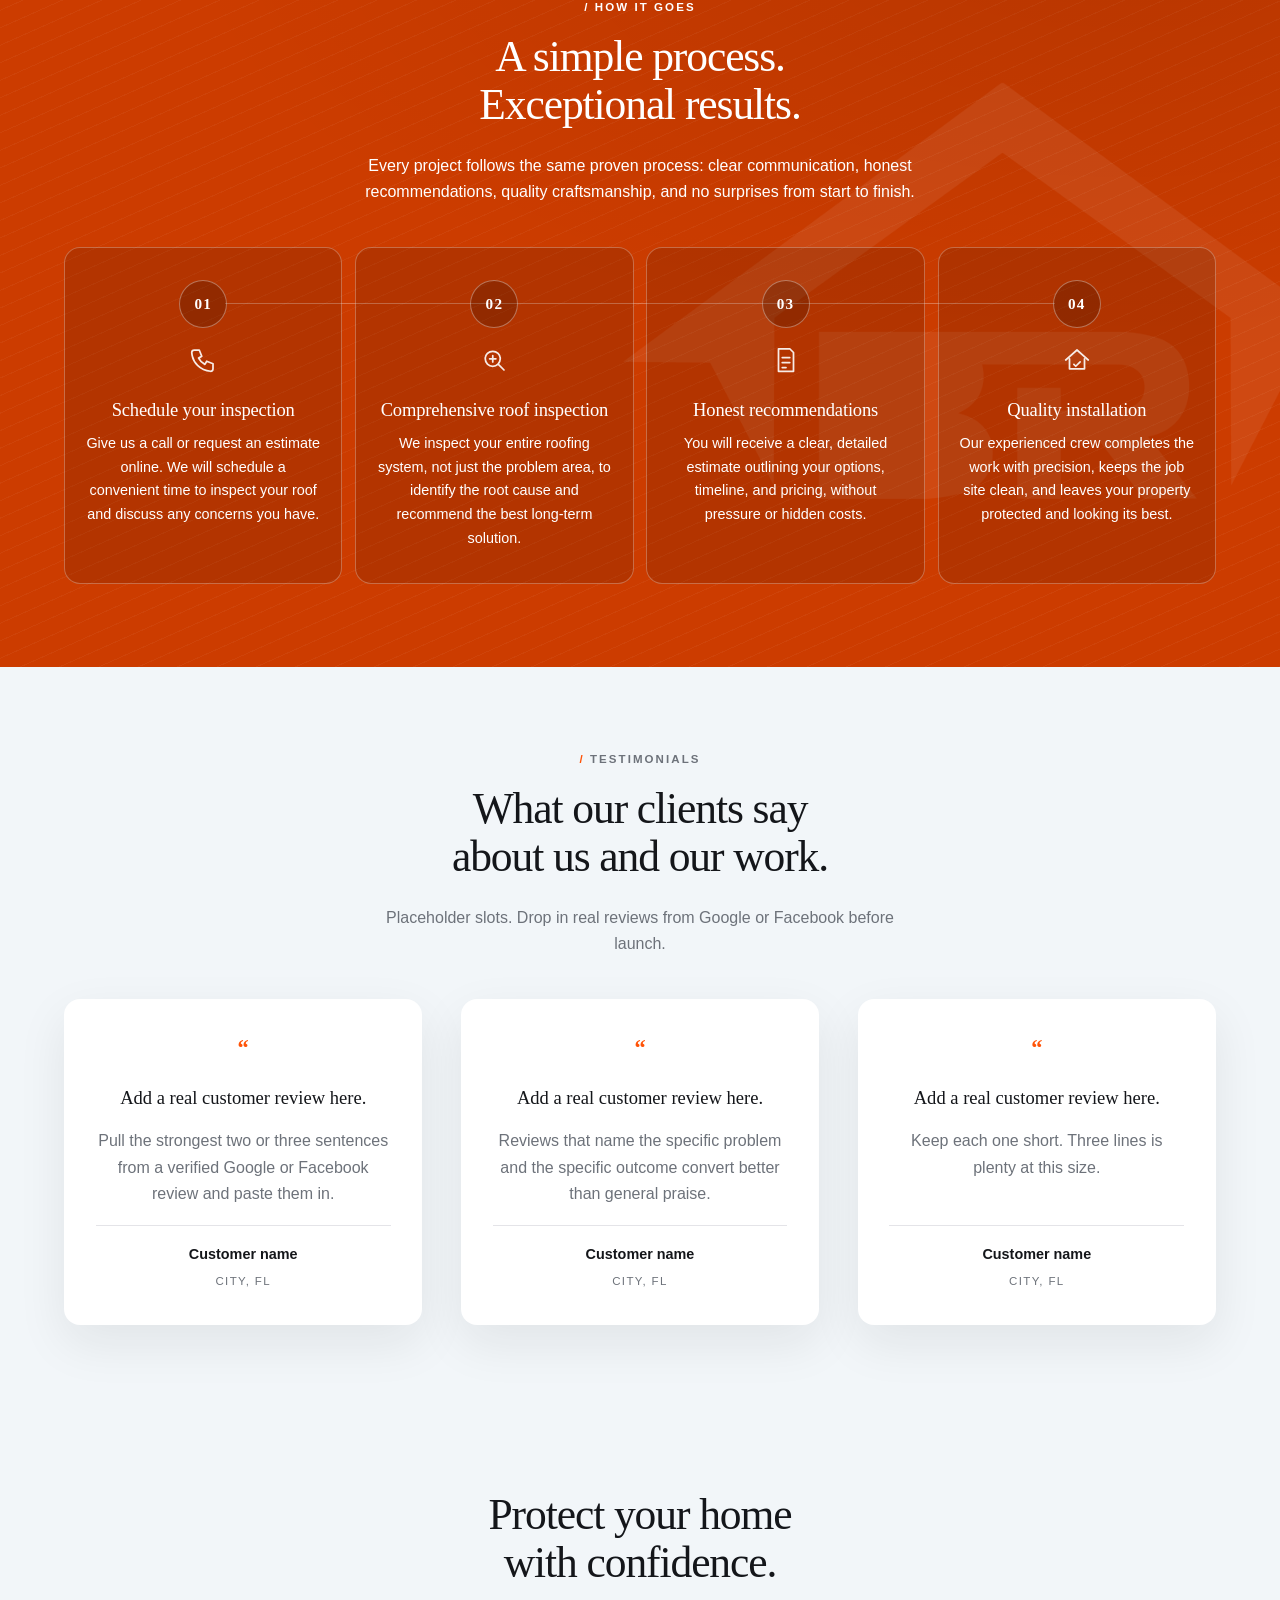
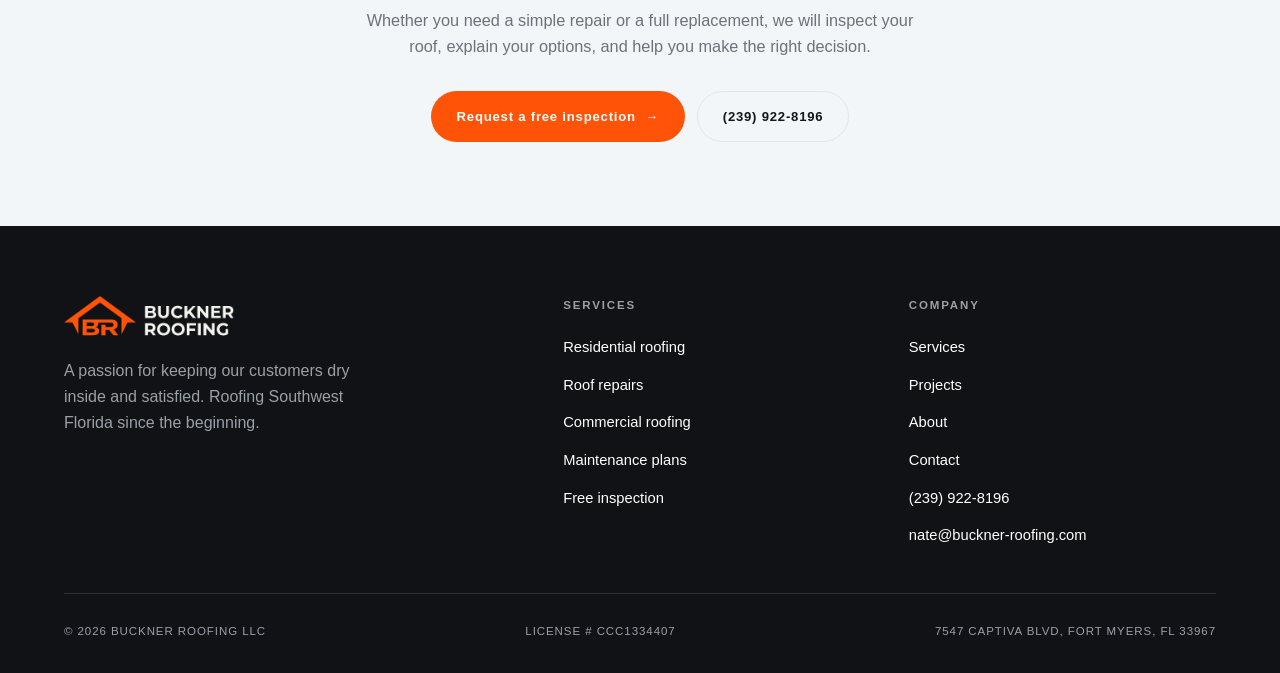
==== commit 49473478: "Add files via upload" ====
--- a/index.html
+++ b/index.html
@@ -47,7 +47,7 @@
         <li>Free estimates</li>
       </ul>
       <span class="eyebrow">Fort Myers &middot; Southwest Florida</span>
-      <h1>Protecting your home<br>from Florida's toughest<br><em class="hl">weather</em>.</h1>
+      <h1>Protecting your home<br>from Florida's<br>toughest&nbsp;<em class="hl">weather</em>.</h1>
       <p>Licensed, insured, and dedicated to delivering a roof, and an experience, you can count on.</p>
       <div class="hero__actions">
       <a class="btn btn--primary" href="contact.html"><span>Get a free inspection</span><span class="arrow">&rarr;</span></a>
--- a/index.css
+++ b/index.css
@@ -72,7 +72,7 @@
   /* Hero visual — the client's own SWFL neighbourhood photo, self-hosted.
      Layer 2 is a drawn roofline scene that shows through only if the photo fails to load. */
   --img-hero:
-    url("images/hero.jpg"),
+    url("[data-uri]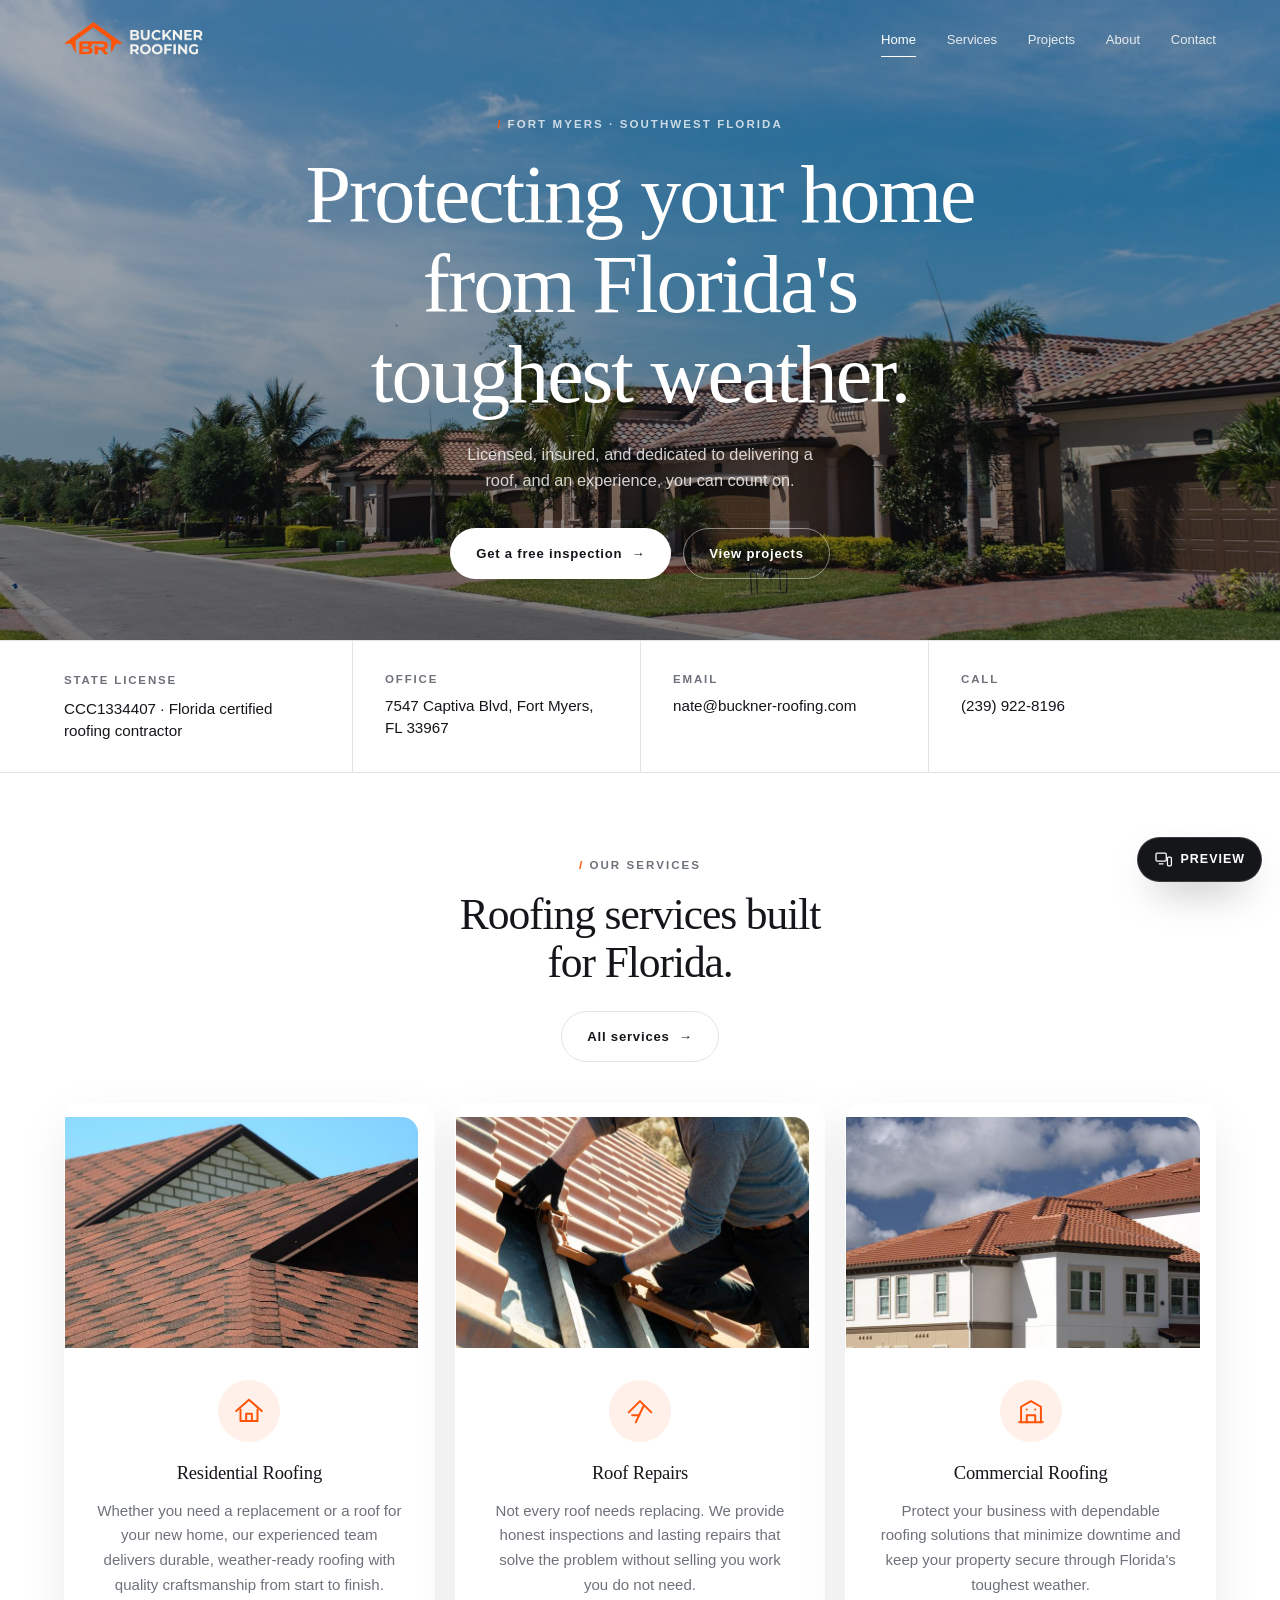
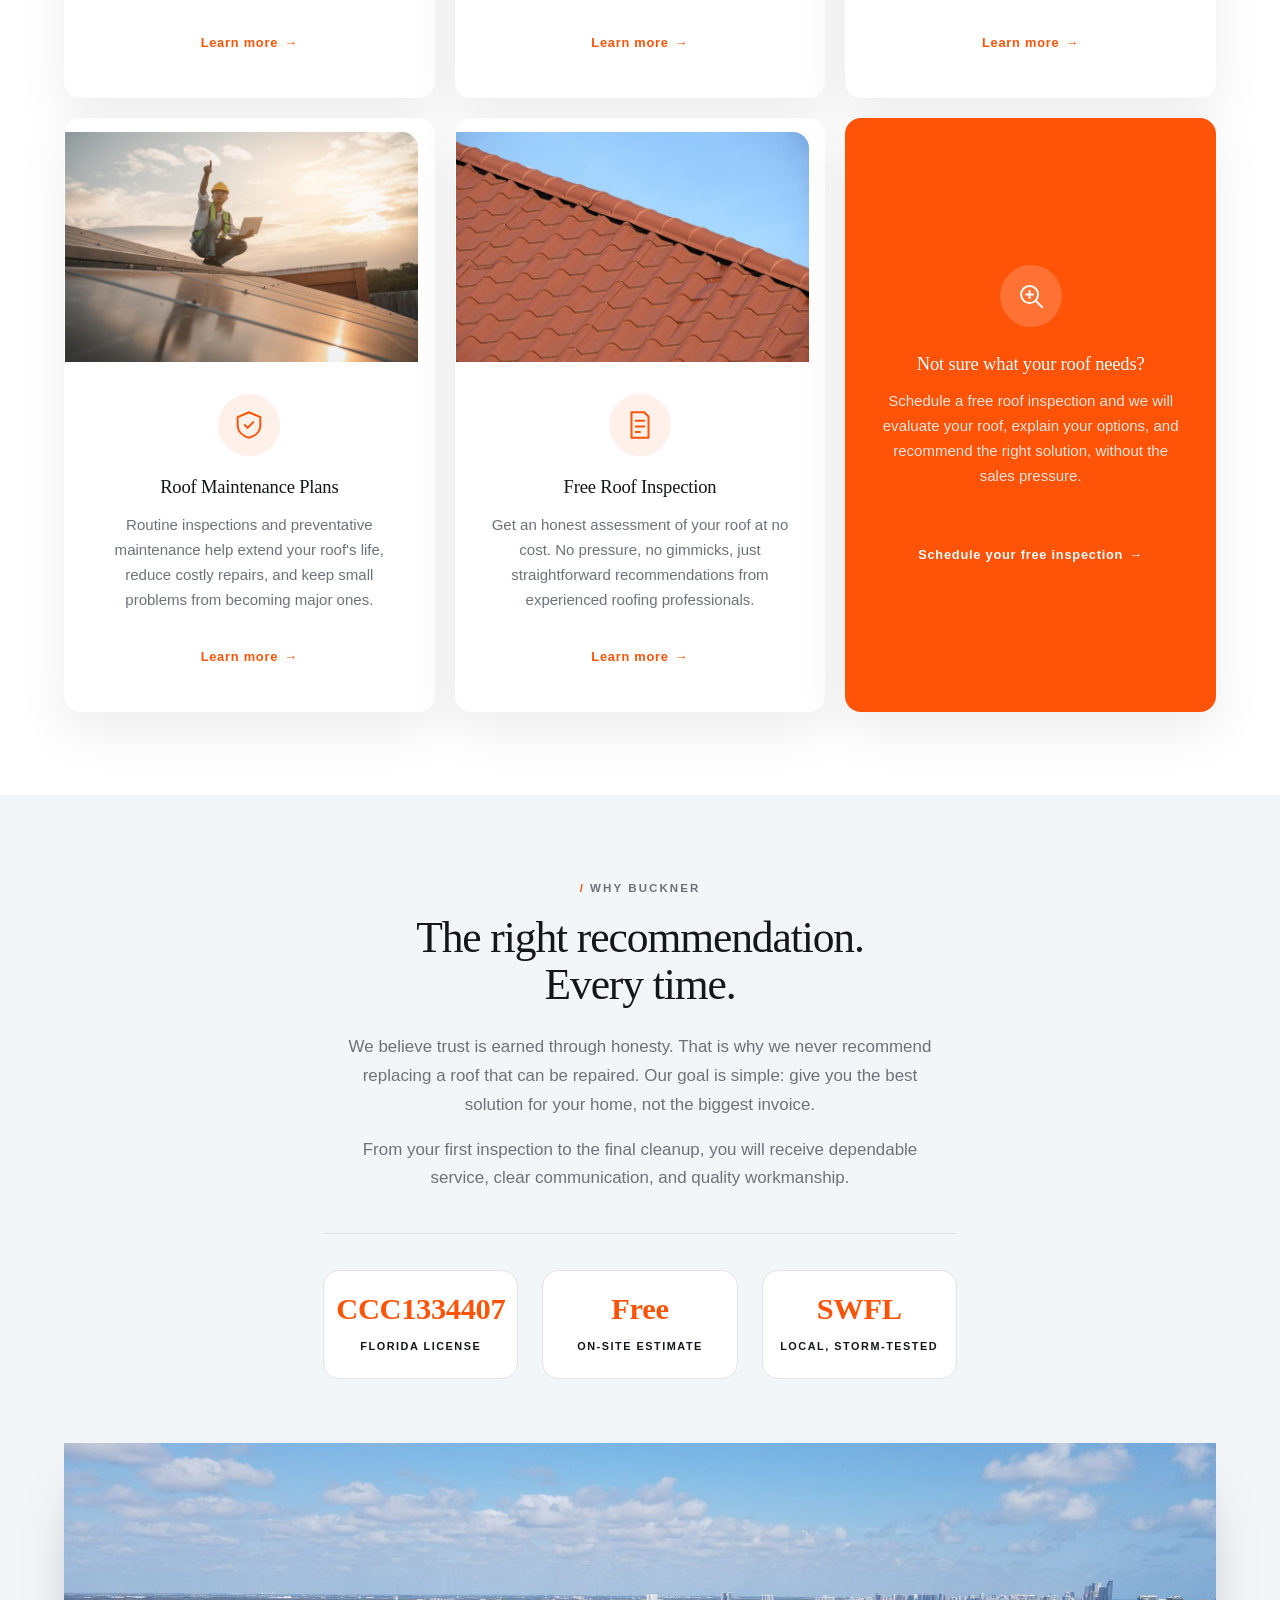
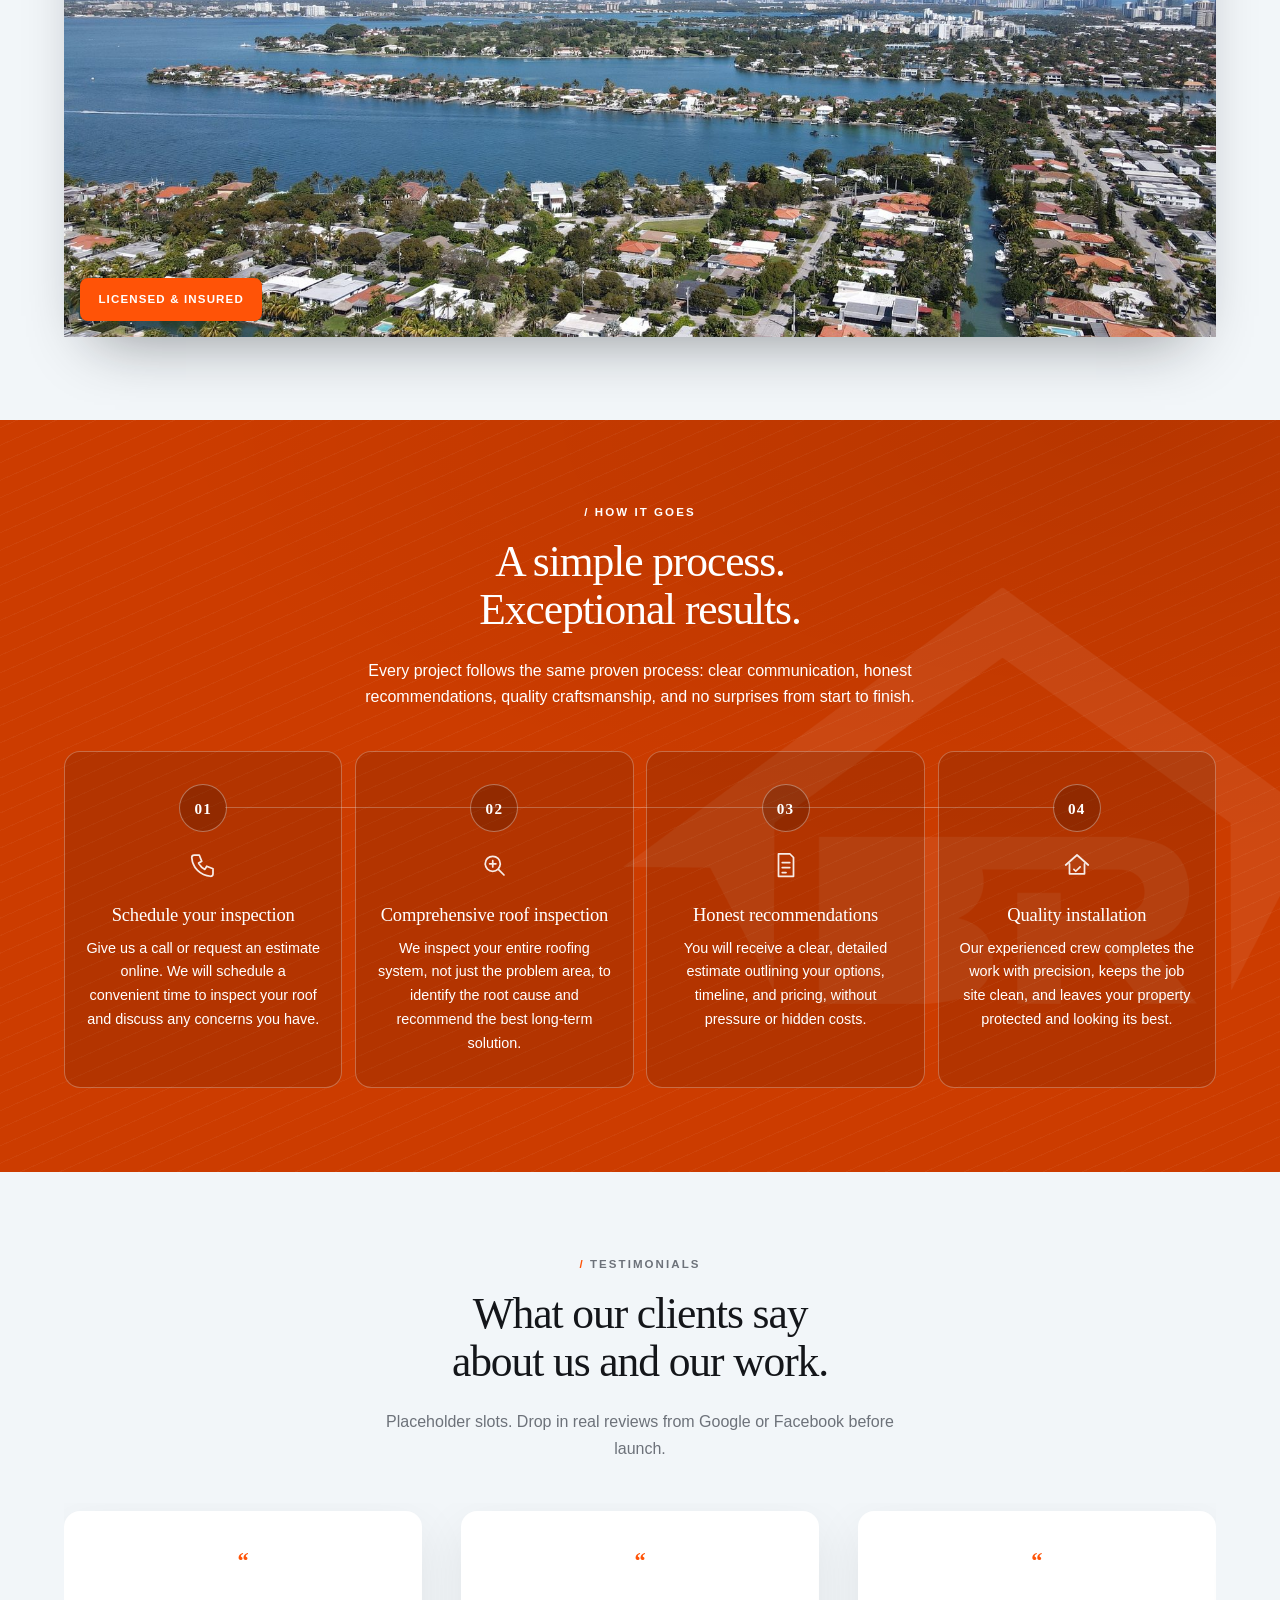
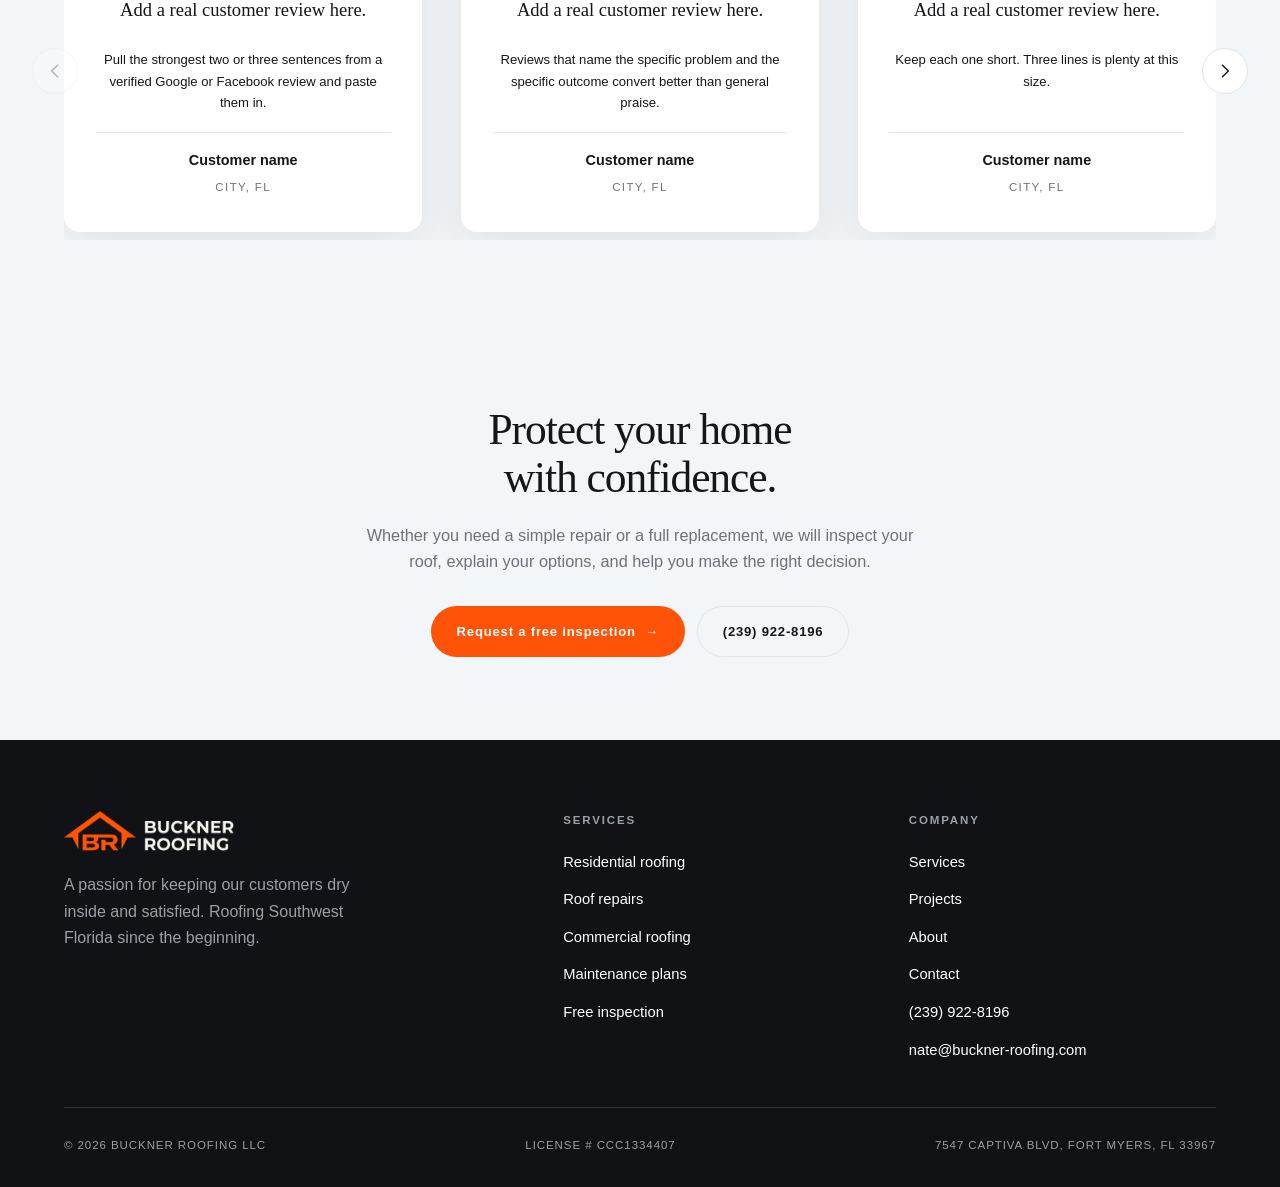
==== commit 48881e57: "Add files via upload" ====
--- a/index.html
+++ b/index.html
@@ -14,6 +14,16 @@
 <link rel="preconnect" href="https://fonts.gstatic.com" crossorigin>
 <link href="https://fonts.googleapis.com/css2?family=Sora:wght@400;600;700;800&family=Inter:wght@400;500;600;700&family=Playfair+Display:wght@400;500;600;700&family=Jost:wght@300;400;500;600&display=swap" rel="stylesheet">
 <link rel="stylesheet" href="index.css">
+<!-- DEV TOOL — delete this block and preview.html before client handoff -->
+<a class="devbtn" href="preview.html" title="Open device preview" aria-label="Open device preview">
+  <svg viewBox="0 0 24 24" fill="none" stroke-linecap="round" stroke-linejoin="round" aria-hidden="true">
+    <rect x="2.5" y="4" width="13" height="10" rx="1.6"/>
+    <path d="M6.5 17.5h5"/>
+    <rect x="17" y="9" width="5" height="11" rx="1.4"/>
+  </svg>
+  <span>Preview</span>
+</a>
+<!-- /DEV TOOL -->
 <script src="site.js" defer></script>
 </head>
 <body data-page="index.html">
@@ -106,36 +116,42 @@
     </div>
     <div class="svc rv">
   <article class="svc__card">
+    <div class="svc__photo pic1"></div>
     <svg class="svc__icon" viewBox="0 0 24 24" aria-hidden="true" stroke-linecap="round" stroke-linejoin="round"><path d="M3 12 12 4l9 8"/><path d="M6 11v8h12v-8"/><path d="M10 19v-5h4v5"/></svg>
     <h3>Residential Roofing</h3>
     <p>Whether you need a replacement or a roof for your new home, our experienced team delivers durable, weather-ready roofing with quality craftsmanship from start to finish.</p>
     <a class="tlink" href="services.html">Learn more <span class="arrow">&rarr;</span></a>
   </article>
   <article class="svc__card">
+    <div class="svc__photo pic2"></div>
     <svg class="svc__icon" viewBox="0 0 24 24" aria-hidden="true" stroke-linecap="round" stroke-linejoin="round"><path d="M4 13 12 5l8 8"/><path d="M14.5 8.5 9 20"/><path d="M6.5 15h5"/></svg>
     <h3>Roof Repairs</h3>
     <p>Not every roof needs replacing. We provide honest inspections and lasting repairs that solve the problem without selling you work you do not need.</p>
     <a class="tlink" href="services.html">Learn more <span class="arrow">&rarr;</span></a>
   </article>
   <article class="svc__card">
+    <div class="svc__photo pic3"></div>
     <svg class="svc__icon" viewBox="0 0 24 24" aria-hidden="true" stroke-linecap="round" stroke-linejoin="round"><path d="M3 20h18"/><path d="M5 20V9l7-4 7 4v11"/><path d="M9 20v-5h6v5"/><path d="M9 11h.01M15 11h.01"/></svg>
     <h3>Commercial Roofing</h3>
     <p>Protect your business with dependable roofing solutions that minimize downtime and keep your property secure through Florida's toughest weather.</p>
     <a class="tlink" href="services.html">Learn more <span class="arrow">&rarr;</span></a>
   </article>
   <article class="svc__card">
+    <div class="svc__photo pic4"></div>
     <svg class="svc__icon" viewBox="0 0 24 24" aria-hidden="true" stroke-linecap="round" stroke-linejoin="round"><path d="M12 3 4 6.5V12c0 4.6 3.4 7.8 8 9 4.6-1.2 8-4.4 8-9V6.5Z"/><path d="m9 12 2 2 4-4"/></svg>
     <h3>Roof Maintenance Plans</h3>
     <p>Routine inspections and preventative maintenance help extend your roof's life, reduce costly repairs, and keep small problems from becoming major ones.</p>
     <a class="tlink" href="services.html">Learn more <span class="arrow">&rarr;</span></a>
   </article>
   <article class="svc__card">
+    <div class="svc__photo pic5"></div>
     <svg class="svc__icon" viewBox="0 0 24 24" aria-hidden="true" stroke-linecap="round" stroke-linejoin="round"><path d="M6 3h9l3 3v15H6Z"/><path d="M9 9h6M9 13h6M9 17h3"/></svg>
     <h3>Free Roof Inspection</h3>
     <p>Get an honest assessment of your roof at no cost. No pressure, no gimmicks, just straightforward recommendations from experienced roofing professionals.</p>
     <a class="tlink" href="services.html">Learn more <span class="arrow">&rarr;</span></a>
   </article>
   <article class="svc__card svc__card--cta">
+    <svg class="svc__icon" viewBox="0 0 24 24" aria-hidden="true" fill="none" stroke-linecap="round" stroke-linejoin="round"><circle cx="11" cy="11" r="6"/><path d="m20 20-4.5-4.5"/><path d="M8.5 11h5M11 8.5v5"/></svg>
     <h3>Not sure what your roof needs?</h3>
     <p>Schedule a free roof inspection and we will evaluate your roof, explain your options, and recommend the right solution, without the sales pressure.</p>
     <a class="tlink" href="contact.html">Schedule your free inspection <span class="arrow">&rarr;</span></a>
@@ -212,28 +228,49 @@
       </div>
       <div class="sec-head__aside"><p>Placeholder slots. Drop in real reviews from Google or Facebook before launch.</p></div>
     </div>
-    <div class="quotes rv">
-      <figure class="quote">
-        <span class="quote__mark">&ldquo;</span>
-        <blockquote>Add a real customer review here.</blockquote>
-        <p>Pull the strongest two or three sentences from a verified Google or Facebook review and paste them in.</p>
-        <figcaption><span class="quote__name">Customer name</span><br><span class="quote__loc">City, FL</span></figcaption>
-      </figure>
-      <figure class="quote">
-        <span class="quote__mark">&ldquo;</span>
-        <blockquote>Add a real customer review here.</blockquote>
-        <p>Reviews that name the specific problem and the specific outcome convert better than general praise.</p>
-        <figcaption><span class="quote__name">Customer name</span><br><span class="quote__loc">City, FL</span></figcaption>
-      </figure>
-      <figure class="quote">
-        <span class="quote__mark">&ldquo;</span>
-        <blockquote>Add a real customer review here.</blockquote>
-        <p>Keep each one short. Three lines is plenty at this size.</p>
-        <figcaption><span class="quote__name">Customer name</span><br><span class="quote__loc">City, FL</span></figcaption>
-      </figure>
-    </div>
-  </div>
-</section>
+    <div class="quotes__wrap rv">
+      <button class="qnav qnav--prev" type="button" aria-label="Previous reviews">
+        <svg viewBox="0 0 24 24" aria-hidden="true" fill="none" stroke-linecap="round" stroke-linejoin="round"><path d="m15 5-7 7 7 7"/></svg>
+      </button>
+      <button class="qnav qnav--next" type="button" aria-label="Next reviews">
+        <svg viewBox="0 0 24 24" aria-hidden="true" fill="none" stroke-linecap="round" stroke-linejoin="round"><path d="m9 5 7 7-7 7"/></svg>
+      </button>
+      <div class="quotes" id="quotes">
+        <figure class="quote">
+          <span class="quote__mark">&ldquo;</span>
+          <blockquote>Add a real customer review here.</blockquote>
+          <p class="quote__hint">Pull the strongest two or three sentences from a verified Google or Facebook review and paste them in.</p>
+          <figcaption><span class="quote__name">Customer name</span><br><span class="quote__loc">City, FL</span></figcaption>
+        </figure>
+        <figure class="quote">
+          <span class="quote__mark">&ldquo;</span>
+          <blockquote>Add a real customer review here.</blockquote>
+          <p class="quote__hint">Reviews that name the specific problem and the specific outcome convert better than general praise.</p>
+          <figcaption><span class="quote__name">Customer name</span><br><span class="quote__loc">City, FL</span></figcaption>
+        </figure>
+        <figure class="quote">
+          <span class="quote__mark">&ldquo;</span>
+          <blockquote>Add a real customer review here.</blockquote>
+          <p class="quote__hint">Keep each one short. Three lines is plenty at this size.</p>
+          <figcaption><span class="quote__name">Customer name</span><br><span class="quote__loc">City, FL</span></figcaption>
+        </figure>
+        <figure class="quote">
+          <span class="quote__mark">&ldquo;</span>
+          <blockquote>Add a real customer review here.</blockquote>
+          <p class="quote__hint">A storm-damage or insurance-claim story is worth including if you have one.</p>
+          <figcaption><span class="quote__name">Customer name</span><br><span class="quote__loc">City, FL</span></figcaption>
+        </figure>
+        <figure class="quote">
+          <span class="quote__mark">&ldquo;</span>
+          <blockquote>Add a real customer review here.</blockquote>
+          <p class="quote__hint">One review mentioning cleanup and crew conduct rounds the set out nicely.</p>
+          <figcaption><span class="quote__name">Customer name</span><br><span class="quote__loc">City, FL</span></figcaption>
+        </figure>
+      </div>
+    </div>
+  </div>
+</section>
+
 <section class="section cta section--ink">
   <div class="shell cta__in">
     <div>
--- a/index.css
+++ b/index.css
@@ -1570,3 +1570,274 @@
 /* the home "Why Buckner" block uses the SECOND client photo, so the hero and the
    feature block show two different shots rather than the same one twice. */
 .duo__media--feature { background-image: url("[data-uri]